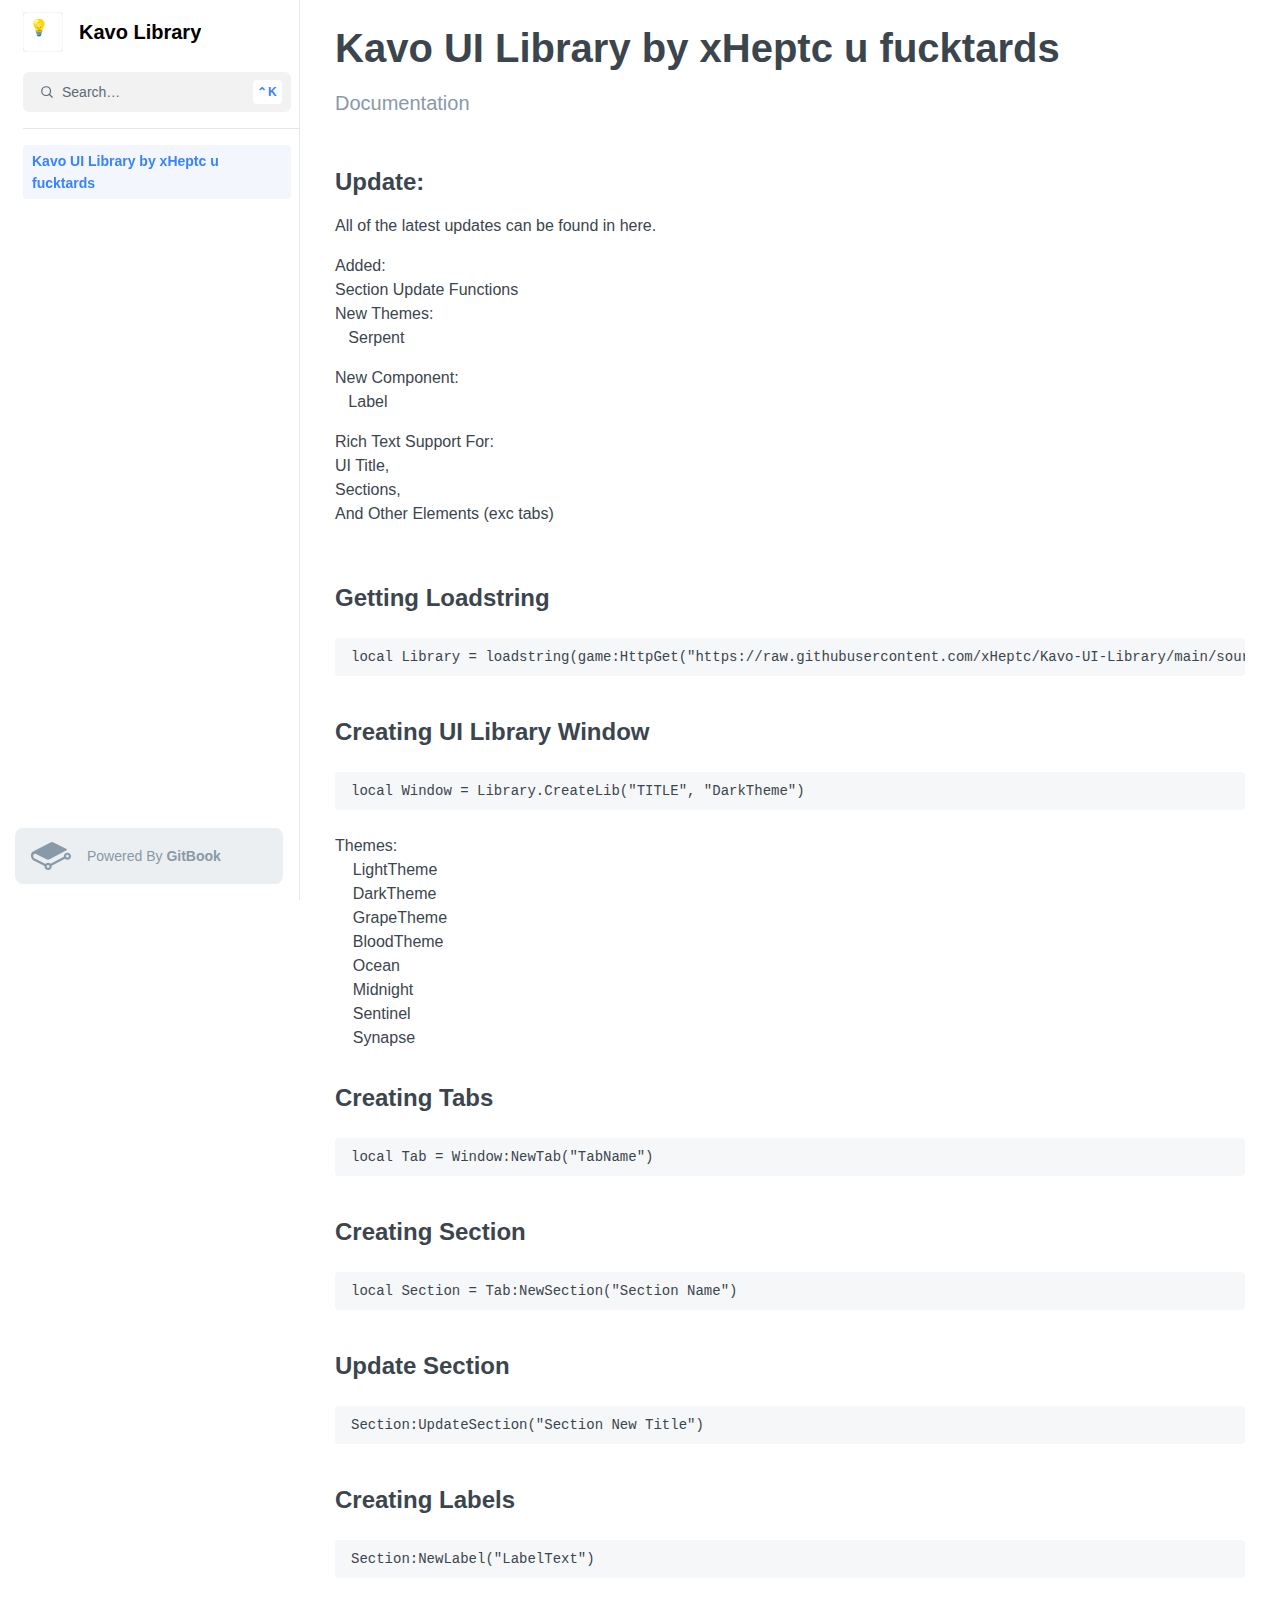
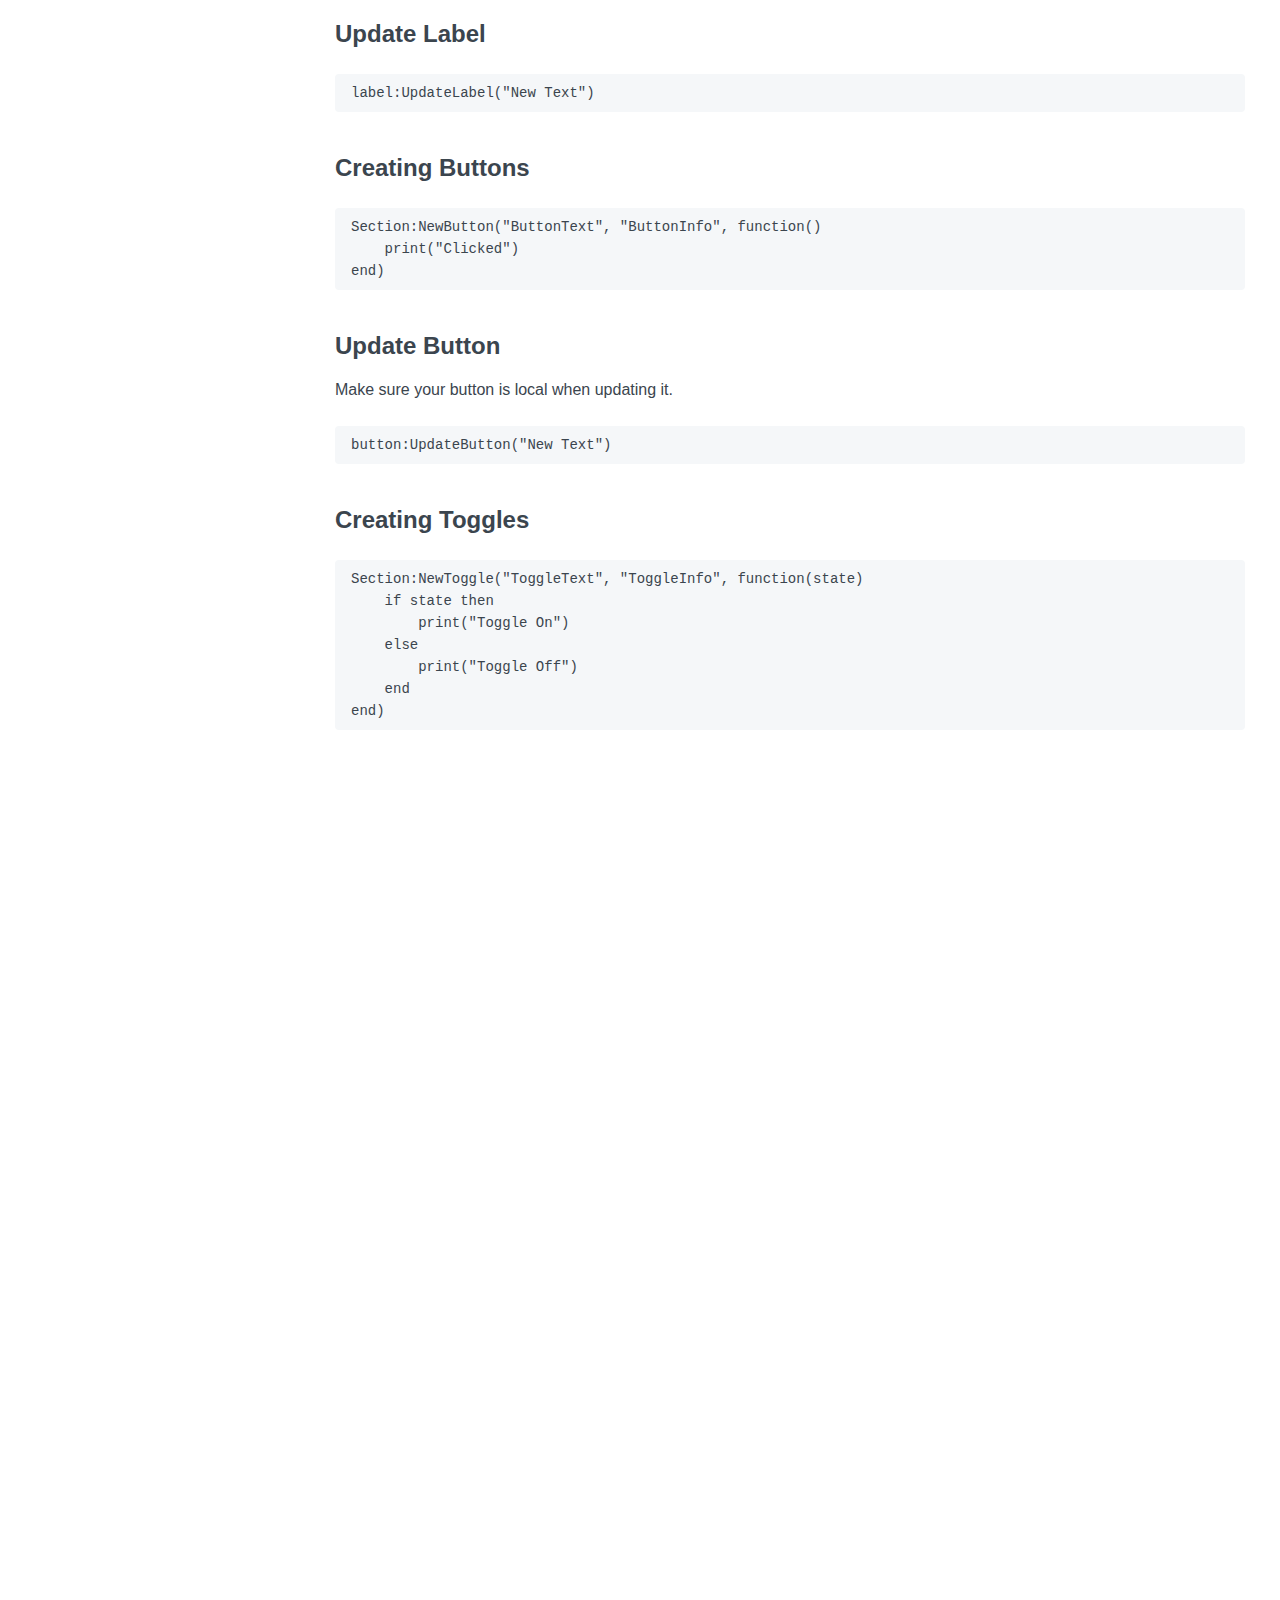
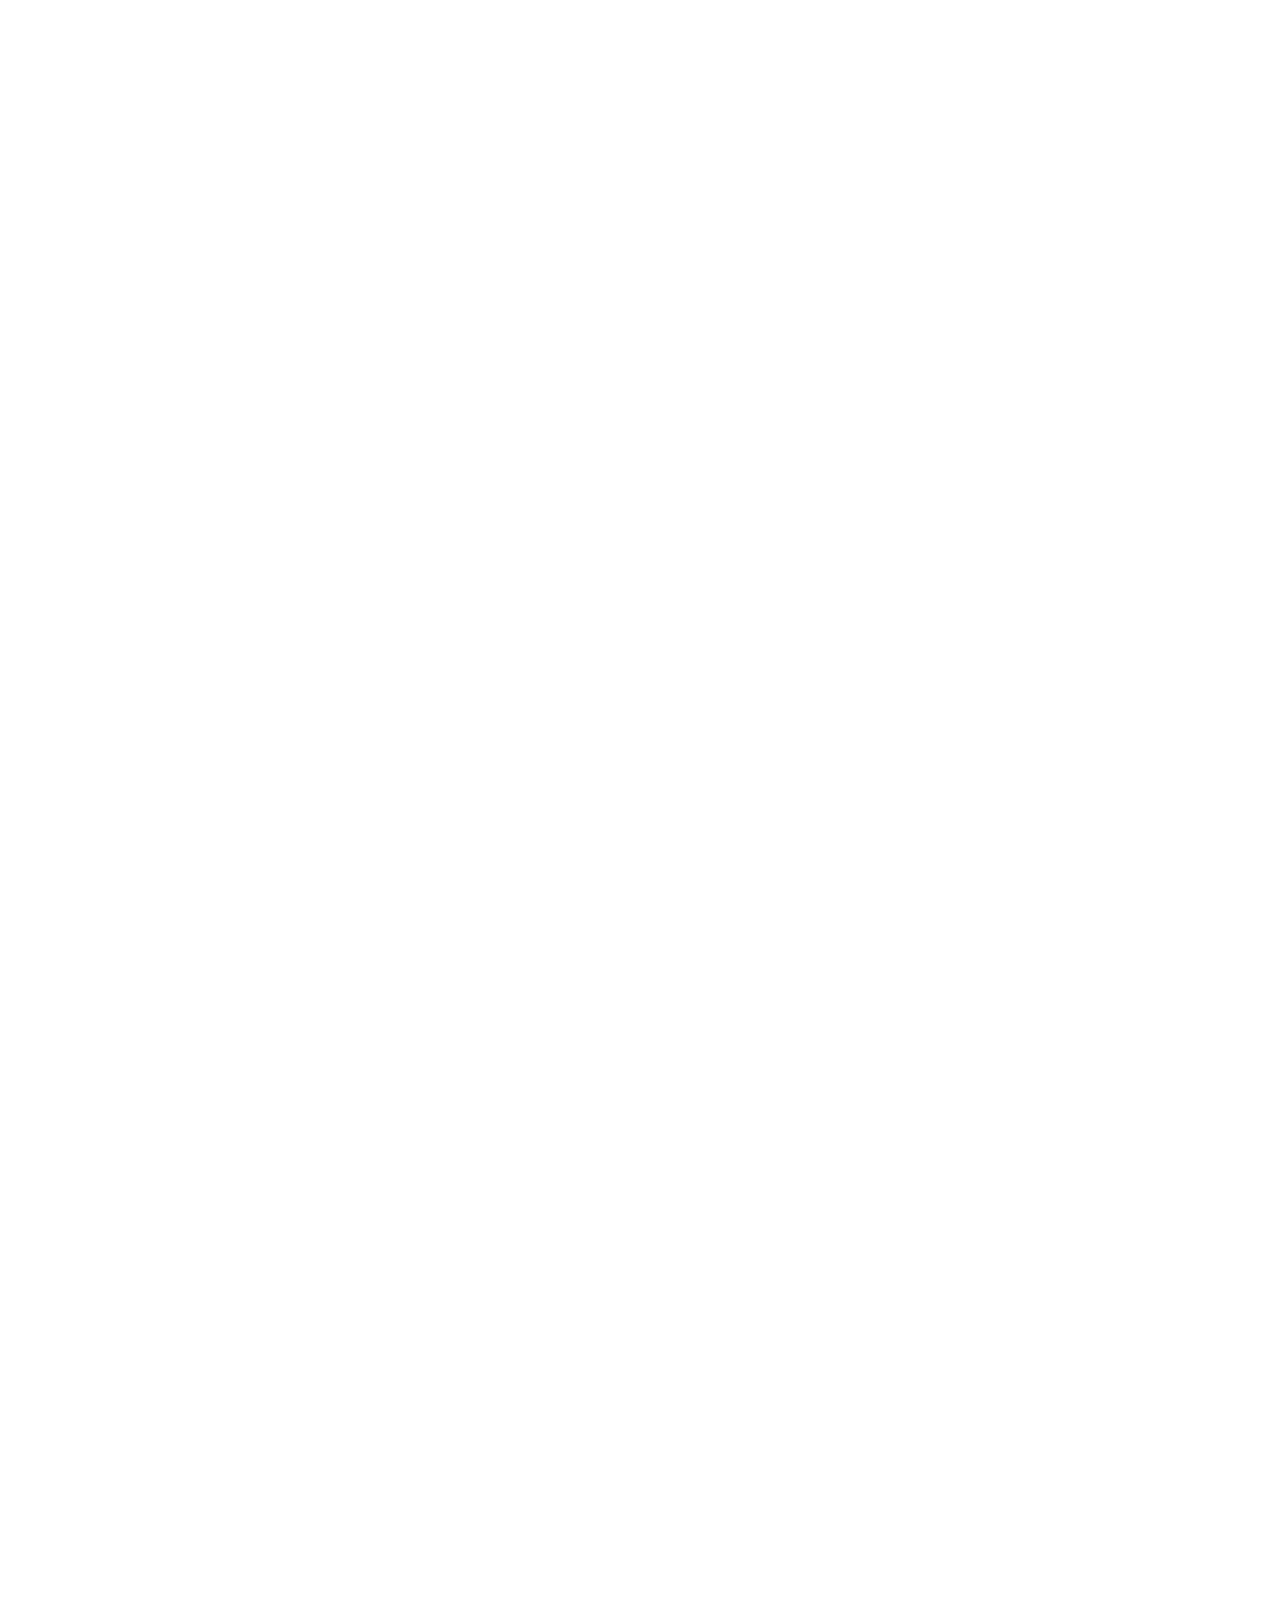
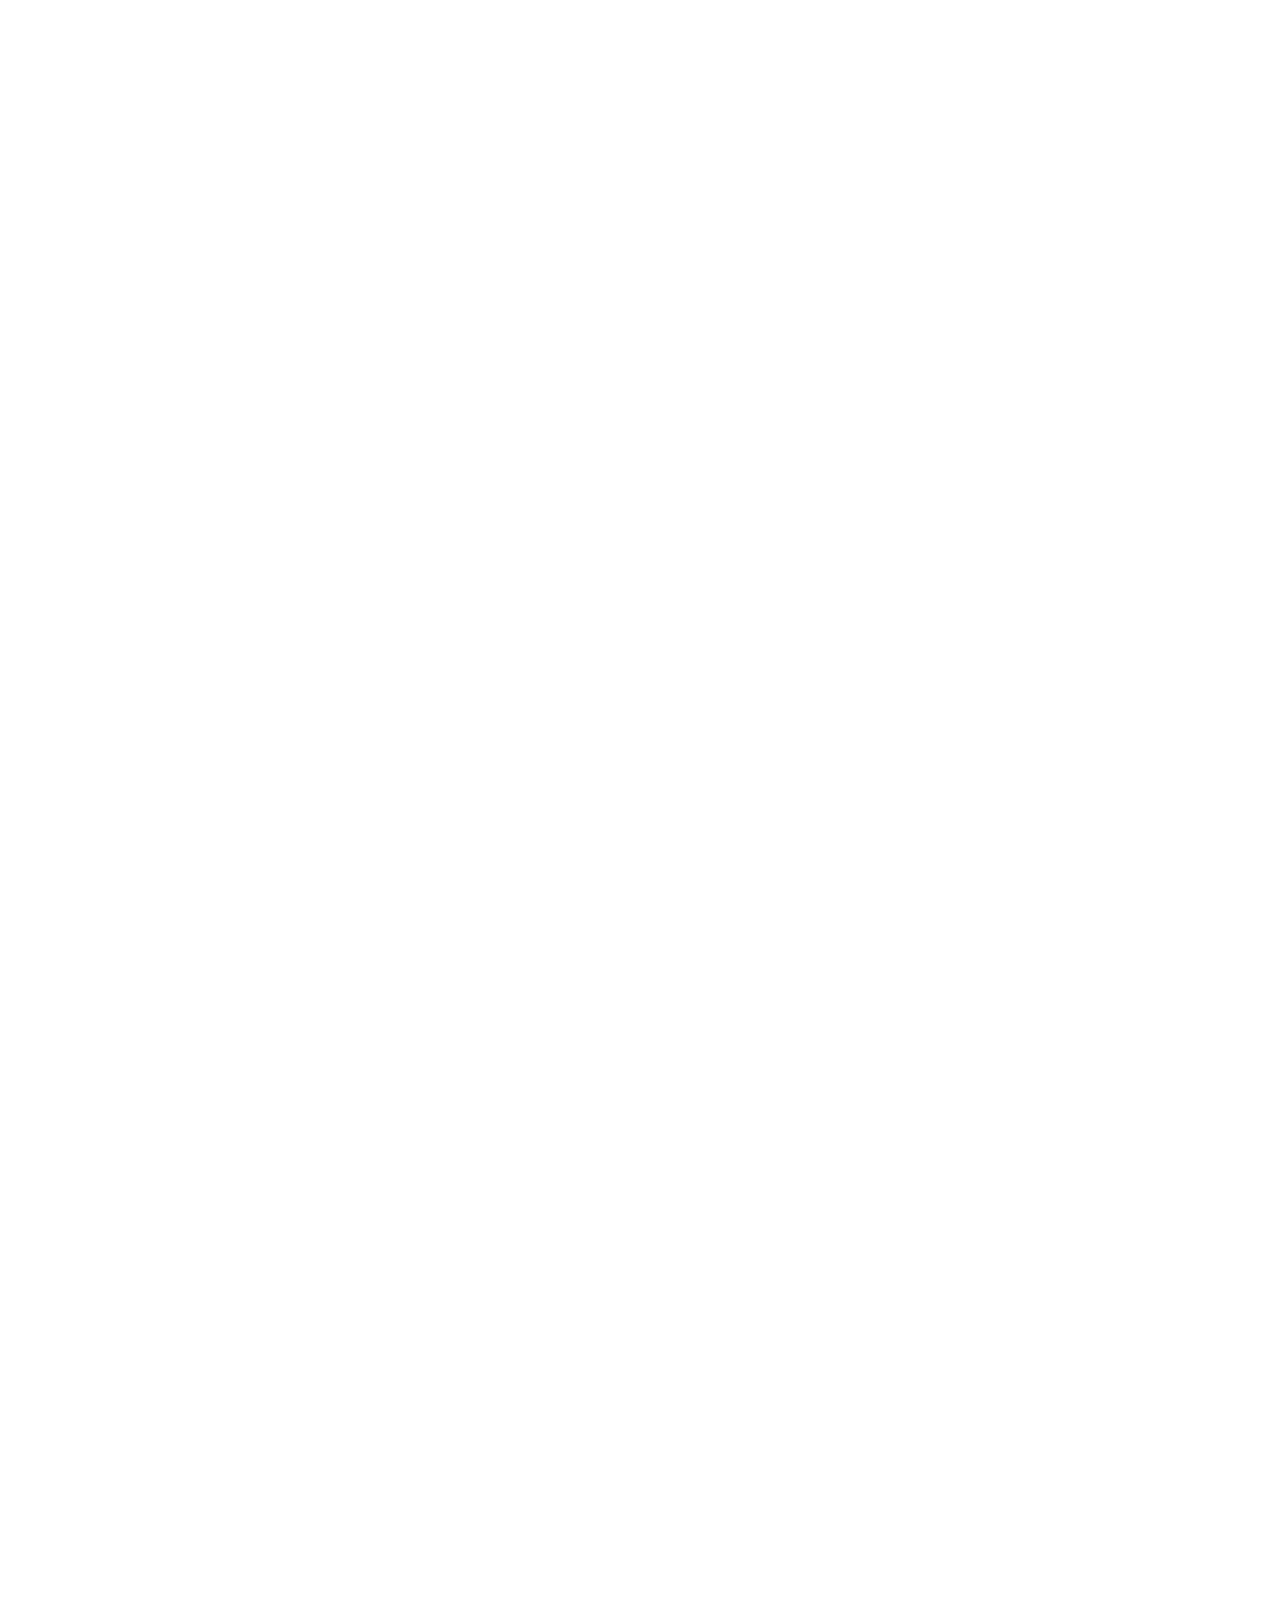
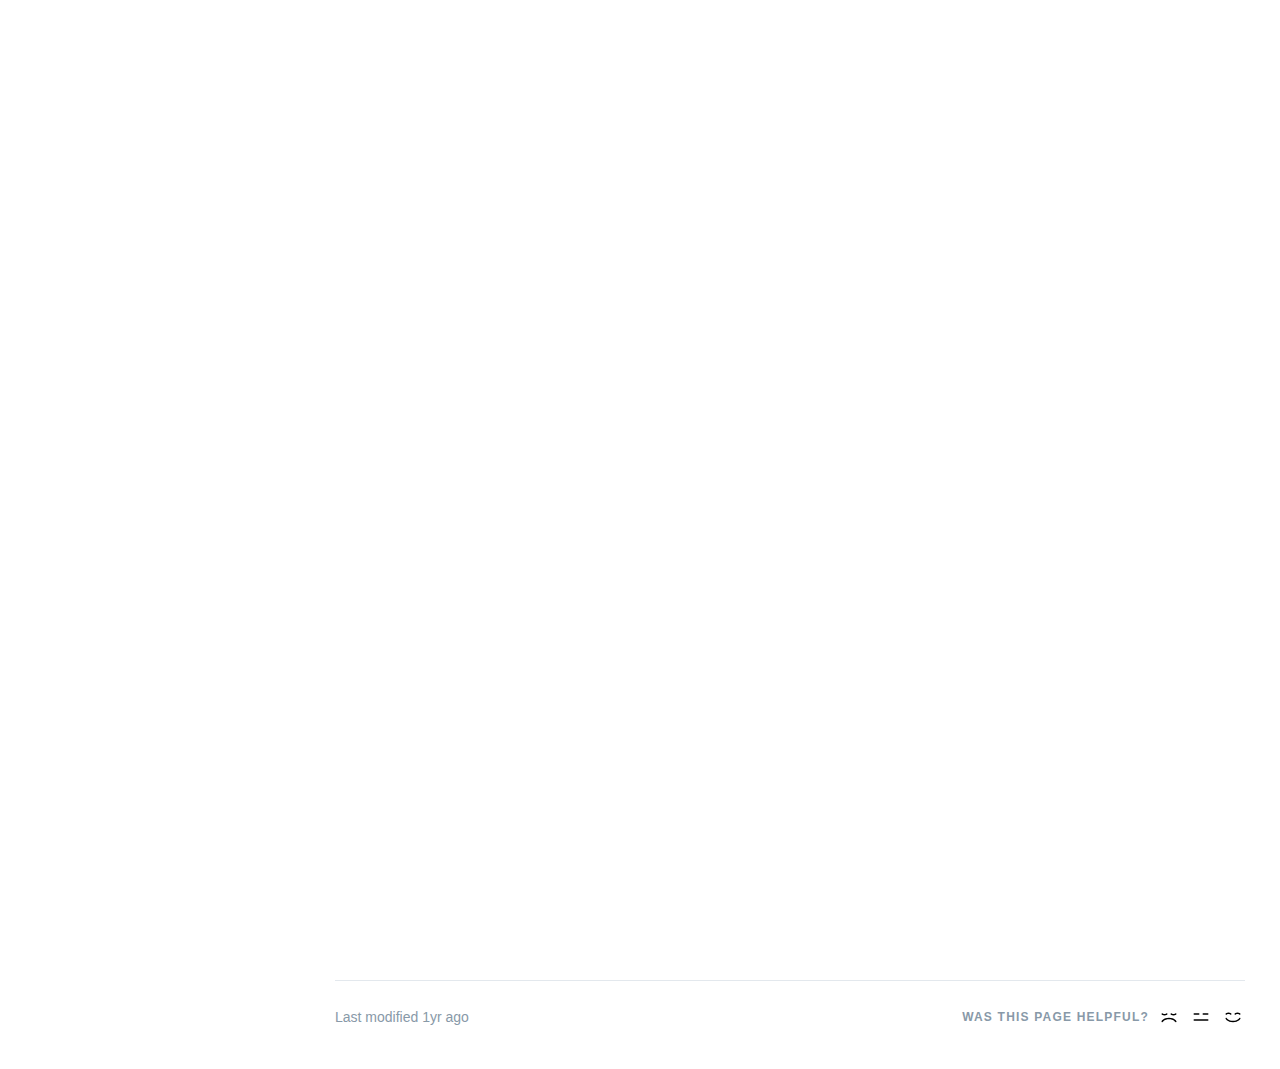
==== ui-libraries/KavoLibraryDocs.html @ d9a8b99e "Rename KavoLibraryDocs.mhtml to KavoLibraryDocs.html" ====
<!DOCTYPE html>
<!-- saved from url=(0047)https://xheptcofficial.gitbook.io/kavo-library/ -->
<html lang="en" style="color-scheme: light;"><head><meta http-equiv="Content-Type" content="text/html; charset=UTF-8"><script>window["GUARDIO_SENSOR_CONF"] = {"click":true}</script>
        
        <meta name="viewport" content="width=device-width, initial-scale=1">
        <style>
            body.dragging * {
                cursor: grabbing !important;
            }
            * {
                box-sizing: border-box;
            }
            *:focus,
            *:hover {
                outline: none;
            }
            .gitbook-splashscreen {
                position: fixed;
                top: 0;
                right: 0;
                bottom: 0;
                left: 0;
                display: flex;
                width: 100%;
                height: 100%;
            }
            .slate-spacer {
                height: 0;
                color: transparent;
                outline: none;
                position: absolute;
            }
            @keyframes LoadingIndicator {
                from {
                    transform: rotate(0deg);
                }
                to {
                    transform: rotate(360deg);
                }
            }
            [data-loading-indicator='true'] {
                animation: LoadingIndicator 0.6s ease infinite;
            }
        </style>
        <title>Kavo UI Library by xHeptc u fucktards - Kavo Library</title>
<link rel="preload" as="font" type="font/woff2" href="https://app.gitbook.com/public/fonts/Roboto/Roboto-Bold.woff2?v=3.19" crossorigin="anonymous">
<link rel="preload" as="font" type="font/woff2" href="https://app.gitbook.com/public/fonts/Roboto/Roboto-BoldItalic.woff2?v=3.19" crossorigin="anonymous">
<link rel="preload" as="font" type="font/woff2" href="https://app.gitbook.com/public/fonts/Roboto/Roboto-Black.woff2?v=3.19" crossorigin="anonymous">
<link rel="preload" as="font" type="font/woff2" href="https://app.gitbook.com/public/fonts/Roboto/Roboto-BlackItalic.woff2?v=3.19" crossorigin="anonymous">
<link rel="preload" as="font" type="font/woff2" href="https://app.gitbook.com/public/fonts/Roboto/Roboto-Medium.woff2?v=3.19" crossorigin="anonymous">
<link rel="preload" as="font" type="font/woff2" href="https://app.gitbook.com/public/fonts/Roboto/Roboto-MediumItalic.woff2?v=3.19" crossorigin="anonymous">
<link rel="preload" as="font" type="font/woff2" href="https://app.gitbook.com/public/fonts/Roboto/Roboto-Regular.woff2?v=3.19" crossorigin="anonymous">
<link rel="preload" as="font" type="font/woff2" href="https://app.gitbook.com/public/fonts/Roboto/Roboto-Italic.woff2?v=3.19" crossorigin="anonymous">
        <style id="__font-Roboto-gitbook-content-font">
            @font-face {
            font-family: 'gitbook-content-font';
            font-style:  normal;
            font-weight: 700;
            font-display: swap;
            src: local("Roboto Bold"), local("Roboto-Bold"), url("https://app.gitbook.com/public/fonts/Roboto/Roboto-Bold.woff2?v=3.19") format("woff2"),
                    url("https://app.gitbook.com/public/fonts/Roboto/Roboto-Bold.woff?v=3.19") format("woff");
        }
@font-face {
            font-family: 'gitbook-content-font';
            font-style:  italic;
            font-weight: 700;
            font-display: swap;
            src: local("Roboto BoldItalic"), local("Roboto-BoldItalic"), url("https://app.gitbook.com/public/fonts/Roboto/Roboto-BoldItalic.woff2?v=3.19") format("woff2"),
                    url("https://app.gitbook.com/public/fonts/Roboto/Roboto-BoldItalic.woff?v=3.19") format("woff");
        }
@font-face {
            font-family: 'gitbook-content-font';
            font-style:  normal;
            font-weight: 800;
            font-display: swap;
            src: local("Roboto Black"), local("Roboto-Black"), url("https://app.gitbook.com/public/fonts/Roboto/Roboto-Black.woff2?v=3.19") format("woff2"),
                    url("https://app.gitbook.com/public/fonts/Roboto/Roboto-Black.woff?v=3.19") format("woff");
        }
@font-face {
            font-family: 'gitbook-content-font';
            font-style:  italic;
            font-weight: 800;
            font-display: swap;
            src: local("Roboto BlackItalic"), local("Roboto-BlackItalic"), url("https://app.gitbook.com/public/fonts/Roboto/Roboto-BlackItalic.woff2?v=3.19") format("woff2"),
                    url("https://app.gitbook.com/public/fonts/Roboto/Roboto-BlackItalic.woff?v=3.19") format("woff");
        }
@font-face {
            font-family: 'gitbook-content-font';
            font-style:  normal;
            font-weight: 500;
            font-display: swap;
            src: local("Roboto Medium"), local("Roboto-Medium"), url("https://app.gitbook.com/public/fonts/Roboto/Roboto-Medium.woff2?v=3.19") format("woff2"),
                    url("https://app.gitbook.com/public/fonts/Roboto/Roboto-Medium.woff?v=3.19") format("woff");
        }
@font-face {
            font-family: 'gitbook-content-font';
            font-style:  italic;
            font-weight: 500;
            font-display: swap;
            src: local("Roboto MediumItalic"), local("Roboto-MediumItalic"), url("https://app.gitbook.com/public/fonts/Roboto/Roboto-MediumItalic.woff2?v=3.19") format("woff2"),
                    url("https://app.gitbook.com/public/fonts/Roboto/Roboto-MediumItalic.woff?v=3.19") format("woff");
        }
@font-face {
            font-family: 'gitbook-content-font';
            font-style:  normal;
            font-weight: 400;
            font-display: swap;
            src: local("Roboto Regular"), local("Roboto-Regular"), url("https://app.gitbook.com/public/fonts/Roboto/Roboto-Regular.woff2?v=3.19") format("woff2"),
                    url("https://app.gitbook.com/public/fonts/Roboto/Roboto-Regular.woff?v=3.19") format("woff");
        }
@font-face {
            font-family: 'gitbook-content-font';
            font-style:  italic;
            font-weight: 400;
            font-display: swap;
            src: local("Roboto Italic"), local("Roboto-Italic"), url("https://app.gitbook.com/public/fonts/Roboto/Roboto-Italic.woff2?v=3.19") format("woff2"),
                    url("https://app.gitbook.com/public/fonts/Roboto/Roboto-Italic.woff?v=3.19") format("woff");
        }
        </style>
<meta name="description" content="Documentation" id="__meta-description">
<meta name="og:description" content="Documentation" id="__meta-og:description">
<meta name="og:image" content="https://app.gitbook.com/share/space/thumbnail/-MU49A_Q0fOSaP4ahwEL.png?color=%233884FF&amp;logo=&amp;theme=none" id="__meta-og:image">
<meta name="twitter:card" content="summary_large_image" id="__meta-twitter:card">
<meta name="og:title" content="Kavo UI Library by xHeptc u fucktards" id="__meta-og:title">
<meta name="twitter:site" content="Kavo Library" id="__meta-twitter:site">
<meta name="robots" content="index" id="__meta-robots">
<link rel="icon" href="https://app.gitbook.com/public/emojis/1f4a1.png?v=6.0.0" id="__link-icon">
<link rel="preload" as="font" type="font/woff2" href="https://app.gitbook.com/public/fonts/SourceCodePro/SourceCodePro-Bold.woff2?v=3.19" crossorigin="anonymous">
<link rel="preload" as="font" type="font/woff2" href="https://app.gitbook.com/public/fonts/SourceCodePro/SourceCodePro-BoldItalic.woff2?v=3.19" crossorigin="anonymous">
<link rel="preload" as="font" type="font/woff2" href="https://app.gitbook.com/public/fonts/SourceCodePro/SourceCodePro-Black.woff2?v=3.19" crossorigin="anonymous">
<link rel="preload" as="font" type="font/woff2" href="https://app.gitbook.com/public/fonts/SourceCodePro/SourceCodePro-BlackItalic.woff2?v=3.19" crossorigin="anonymous">
<link rel="preload" as="font" type="font/woff2" href="https://app.gitbook.com/public/fonts/SourceCodePro/SourceCodePro-Medium.woff2?v=3.19" crossorigin="anonymous">
<link rel="preload" as="font" type="font/woff2" href="https://app.gitbook.com/public/fonts/SourceCodePro/SourceCodePro-MediumItalic.woff2?v=3.19" crossorigin="anonymous">
<link rel="preload" as="font" type="font/woff2" href="https://app.gitbook.com/public/fonts/SourceCodePro/SourceCodePro-Regular.woff2?v=3.19" crossorigin="anonymous">
<link rel="preload" as="font" type="font/woff2" href="https://app.gitbook.com/public/fonts/SourceCodePro/SourceCodePro-Italic.woff2?v=3.19" crossorigin="anonymous">
        <style id="__font-SourceCodePro-gitbook-code-font">
            @font-face {
            font-family: 'gitbook-code-font';
            font-style:  normal;
            font-weight: 700;
            font-display: swap;
            src: local("Source Code Pro Bold"), local("SourceCodePro-Bold"), url("https://app.gitbook.com/public/fonts/SourceCodePro/SourceCodePro-Bold.woff2?v=3.19") format("woff2"),
                    url("https://app.gitbook.com/public/fonts/SourceCodePro/SourceCodePro-Bold.woff?v=3.19") format("woff");
        }
@font-face {
            font-family: 'gitbook-code-font';
            font-style:  italic;
            font-weight: 700;
            font-display: swap;
            src: local("Source Code Pro BoldItalic"), local("SourceCodePro-BoldItalic"), url("https://app.gitbook.com/public/fonts/SourceCodePro/SourceCodePro-BoldItalic.woff2?v=3.19") format("woff2"),
                    url("https://app.gitbook.com/public/fonts/SourceCodePro/SourceCodePro-BoldItalic.woff?v=3.19") format("woff");
        }
@font-face {
            font-family: 'gitbook-code-font';
            font-style:  normal;
            font-weight: 800;
            font-display: swap;
            src: local("Source Code Pro Black"), local("SourceCodePro-Black"), url("https://app.gitbook.com/public/fonts/SourceCodePro/SourceCodePro-Black.woff2?v=3.19") format("woff2"),
                    url("https://app.gitbook.com/public/fonts/SourceCodePro/SourceCodePro-Black.woff?v=3.19") format("woff");
        }
@font-face {
            font-family: 'gitbook-code-font';
            font-style:  italic;
            font-weight: 800;
            font-display: swap;
            src: local("Source Code Pro BlackItalic"), local("SourceCodePro-BlackItalic"), url("https://app.gitbook.com/public/fonts/SourceCodePro/SourceCodePro-BlackItalic.woff2?v=3.19") format("woff2"),
                    url("https://app.gitbook.com/public/fonts/SourceCodePro/SourceCodePro-BlackItalic.woff?v=3.19") format("woff");
        }
@font-face {
            font-family: 'gitbook-code-font';
            font-style:  normal;
            font-weight: 500;
            font-display: swap;
            src: local("Source Code Pro Medium"), local("SourceCodePro-Medium"), url("https://app.gitbook.com/public/fonts/SourceCodePro/SourceCodePro-Medium.woff2?v=3.19") format("woff2"),
                    url("https://app.gitbook.com/public/fonts/SourceCodePro/SourceCodePro-Medium.woff?v=3.19") format("woff");
        }
@font-face {
            font-family: 'gitbook-code-font';
            font-style:  italic;
            font-weight: 500;
            font-display: swap;
            src: local("Source Code Pro MediumItalic"), local("SourceCodePro-MediumItalic"), url("https://app.gitbook.com/public/fonts/SourceCodePro/SourceCodePro-MediumItalic.woff2?v=3.19") format("woff2"),
                    url("https://app.gitbook.com/public/fonts/SourceCodePro/SourceCodePro-MediumItalic.woff?v=3.19") format("woff");
        }
@font-face {
            font-family: 'gitbook-code-font';
            font-style:  normal;
            font-weight: 400;
            font-display: swap;
            src: local("Source Code Pro Regular"), local("SourceCodePro-Regular"), url("https://app.gitbook.com/public/fonts/SourceCodePro/SourceCodePro-Regular.woff2?v=3.19") format("woff2"),
                    url("https://app.gitbook.com/public/fonts/SourceCodePro/SourceCodePro-Regular.woff?v=3.19") format("woff");
        }
@font-face {
            font-family: 'gitbook-code-font';
            font-style:  italic;
            font-weight: 400;
            font-display: swap;
            src: local("Source Code Pro Italic"), local("SourceCodePro-Italic"), url("https://app.gitbook.com/public/fonts/SourceCodePro/SourceCodePro-Italic.woff2?v=3.19") format("woff2"),
                    url("https://app.gitbook.com/public/fonts/SourceCodePro/SourceCodePro-Italic.woff?v=3.19") format("woff");
        }
        </style>
<link rel="stylesheet" href="./Kavo UI Library by xHeptc u fucktards - Kavo Library_files/emoji-assets-sprite.css" type="text/css" media="all">

                
                <script type="module" defer="" src="./Kavo UI Library by xHeptc u fucktards - Kavo Library_files/public-D42LDUOE.min.js.download"></script>
                <style id="react-native-stylesheet">[stylesheet-group="0"]{}
html{-ms-text-size-adjust:100%;-webkit-text-size-adjust:100%;-webkit-tap-highlight-color:rgba(0,0,0,0);}
body{margin:0;}
button::-moz-focus-inner,input::-moz-focus-inner{border:0;padding:0;}
input::-webkit-search-cancel-button,input::-webkit-search-decoration,input::-webkit-search-results-button,input::-webkit-search-results-decoration{display:none;}
[stylesheet-group="0.1"]{}
:focus:not([data-focusvisible-polyfill]){outline: none;}
[stylesheet-group="0.5"]{}
.css-18t94o4{cursor:pointer;}
.css-4rbku5{background-color:rgba(0,0,0,0.00);color:inherit;font:inherit;list-style:none;margin-bottom:0px;margin-left:0px;margin-right:0px;margin-top:0px;text-align:inherit;text-decoration:none;}
[stylesheet-group="1"]{}
.css-1dbjc4n{-ms-flex-align:stretch;-ms-flex-direction:column;-ms-flex-negative:0;-ms-flex-preferred-size:auto;-webkit-align-items:stretch;-webkit-box-align:stretch;-webkit-box-direction:normal;-webkit-box-orient:vertical;-webkit-flex-basis:auto;-webkit-flex-direction:column;-webkit-flex-shrink:0;align-items:stretch;border:0 solid black;box-sizing:border-box;display:-webkit-box;display:-moz-box;display:-ms-flexbox;display:-webkit-flex;display:flex;flex-basis:auto;flex-direction:column;flex-shrink:0;margin-bottom:0px;margin-left:0px;margin-right:0px;margin-top:0px;min-height:0px;min-width:0px;padding-bottom:0px;padding-left:0px;padding-right:0px;padding-top:0px;position:relative;z-index:0;}
.css-901oao{border:0 solid black;box-sizing:border-box;color:rgba(0,0,0,1.00);display:inline;font:14px -apple-system,BlinkMacSystemFont,"Segoe UI",Roboto,Helvetica,Arial,sans-serif;margin-bottom:0px;margin-left:0px;margin-right:0px;margin-top:0px;padding-bottom:0px;padding-left:0px;padding-right:0px;padding-top:0px;white-space:pre-wrap;word-wrap:break-word;}
.css-16my406{color:inherit;font:inherit;white-space:inherit;}
.css-vcwn7f{max-width:100%;overflow-x:hidden;overflow-y:hidden;text-overflow:ellipsis;white-space:pre;}
[stylesheet-group="2"]{}
.r-13awgt0{-ms-flex:1 1 0%;-webkit-flex:1;flex:1;}
.r-1xc7w19{border-bottom-color:rgba(0,0,0,1.00);border-left-color:rgba(0,0,0,1.00);border-right-color:rgba(0,0,0,1.00);border-top-color:rgba(0,0,0,1.00);}
.r-1phboty{border-bottom-style:solid;border-left-style:solid;border-right-style:solid;border-top-style:solid;}
.r-1yadl64{border-bottom-width:0px;border-left-width:0px;border-right-width:0px;border-top-width:0px;}
.r-6koalj{display:-webkit-box;display:-moz-box;display:-ms-flexbox;display:-webkit-flex;display:flex;}
.r-crgep1{margin-bottom:0px;margin-left:0px;margin-right:0px;margin-top:0px;}
.r-t60dpp{padding-bottom:0px;padding-left:0px;padding-right:0px;padding-top:0px;}
.r-42olwf{border-bottom-color:rgba(0,0,0,0.00);border-left-color:rgba(0,0,0,0.00);border-right-color:rgba(0,0,0,0.00);border-top-color:rgba(0,0,0,0.00);}
.r-rs99b7{border-bottom-width:1px;border-left-width:1px;border-right-width:1px;border-top-width:1px;}
.r-z2wwpe{border-bottom-left-radius:4px;border-bottom-right-radius:4px;border-top-left-radius:4px;border-top-right-radius:4px;}
.r-18c69zk{border-bottom-left-radius:100px;border-bottom-right-radius:100px;border-top-left-radius:100px;border-top-right-radius:100px;}
.r-kdyh1x{border-bottom-left-radius:6px;border-bottom-right-radius:6px;border-top-left-radius:6px;border-top-right-radius:6px;}
.r-190qawg{border-bottom-color:rgba(227,232,237,1.00);border-left-color:rgba(227,232,237,1.00);border-right-color:rgba(227,232,237,1.00);border-top-color:rgba(227,232,237,1.00);}
.r-1xfd6ze{border-bottom-left-radius:8px;border-bottom-right-radius:8px;border-top-left-radius:8px;border-top-right-radius:8px;}
.r-xoduu5{display:-webkit-inline-box;display:-moz-inline-box;display:-ms-inline-flexbox;display:-webkit-inline-flex;display:inline-flex;}
.r-1dqxon3{overflow-x:auto;overflow-y:auto;}
.r-1wgstfn{border-bottom-style:none;border-left-style:none;border-right-style:none;border-top-style:none;}
.r-4qtqp9{display:inline-block;}
.r-1udh08x{overflow-x:hidden;overflow-y:hidden;}
[stylesheet-group="2.1"]{}
.r-1jgb5lz{margin-left:auto;margin-right:auto;}
.r-1pn2ns4{padding-left:8px;padding-right:8px;}
.r-ymttw5{padding-left:16px;padding-right:16px;}
.r-mk0yit{padding-left:0px;padding-right:0px;}
.r-s1qlax{padding-left:4px;padding-right:4px;}
.r-1e081e0{padding-left:12px;padding-right:12px;}
.r-1ybube5{margin-left:8px;margin-right:8px;}
.r-1yzf0co{padding-bottom:16px;padding-top:16px;}
.r-5njf8e{padding-bottom:8px;padding-top:8px;}
.r-pw2am6{margin-bottom:24px;margin-top:24px;}
.r-1guathk{padding-left:24px;padding-right:24px;}
.r-oyd9sg{padding-bottom:4px;padding-top:4px;}
[stylesheet-group="2.2"]{}
.r-12vffkv>*{pointer-events:auto;}
.r-12vffkv{pointer-events:none!important;}
.r-1oszu61{-ms-flex-align:stretch;-webkit-align-items:stretch;-webkit-box-align:stretch;align-items:stretch;}
.r-deolkf{box-sizing:border-box;}
.r-1mlwlqe{-ms-flex-preferred-size:auto;-webkit-flex-basis:auto;flex-basis:auto;}
.r-eqz5dr{-ms-flex-direction:column;-webkit-box-direction:normal;-webkit-box-orient:vertical;-webkit-flex-direction:column;flex-direction:column;}
.r-1q142lx{-ms-flex-negative:0;-webkit-flex-shrink:0;flex-shrink:0;}
.r-ifefl9{min-height:0px;}
.r-bcqeeo{min-width:0px;}
.r-bnwqim{position:relative;}
.r-417010{z-index:0;}
.r-14lw9ot{background-color:rgba(255,255,255,1.00);}
.r-nzcix3{border-bottom-color:rgba(227,232,237,1.00);}
.r-qklmqi{border-bottom-width:1px;}
.r-184en5c{z-index:1;}
.r-18u37iz{-ms-flex-direction:row;-webkit-box-direction:normal;-webkit-box-orient:horizontal;-webkit-flex-direction:row;flex-direction:row;}
.r-1awozwy{-ms-flex-align:center;-webkit-align-items:center;-webkit-box-align:center;align-items:center;}
.r-ty80ws{max-width:1510px;}
.r-13qz1uu{width:100%;}
.r-eafdt9{-webkit-transition-duration:0.15s;transition-duration:0.15s;}
.r-1i6wzkk{-moz-transition-property:opacity;-webkit-transition-property:opacity;transition-property:opacity;}
.r-lrvibr{-moz-user-select:none;-ms-user-select:none;-webkit-user-select:none;user-select:none;}
.r-1loqt21{cursor:pointer;}
.r-1otgn73{-ms-touch-action:manipulation;touch-action:manipulation;}
.r-18kxxzh{-ms-flex-positive:0;-webkit-box-flex:0;-webkit-flex-grow:0;flex-grow:0;}
.r-1777fci{-ms-flex-pack:center;-webkit-box-pack:center;-webkit-justify-content:center;justify-content:center;}
.r-1ny4l3l{outline-style:none;}
.r-eu3ka{height:40px;}
.r-1bnj018{color:rgba(92,105,117,1.00);}
.r-1kb76zh{margin-right:8px;}
.r-1aockid{width:40px;}
.r-h7gdob{color:currentColor;}
.r-17s6mgv{-ms-flex-pack:end;-webkit-box-pack:end;-webkit-justify-content:flex-end;justify-content:flex-end;}
.r-1ro0kt6{-ms-flex-preferred-size:0%;-webkit-flex-basis:0%;flex-basis:0%;}
.r-16y2uox{-ms-flex-positive:1;-webkit-box-flex:1;-webkit-flex-grow:1;flex-grow:1;}
.r-1wbh5a2{-ms-flex-negative:1;-webkit-flex-shrink:1;flex-shrink:1;}
.r-1qhn6m8{padding-left:16px;}
.r-1jj8364{margin-left:auto;}
.r-puj83k{padding-left:24px;}
.r-1pyaxff{padding-right:8px;}
.r-16vg0q1{max-width:225px;}
.r-1wtj0ep{-ms-flex-pack:justify;-webkit-box-pack:justify;-webkit-justify-content:space-between;justify-content:space-between;}
.r-gg6oyi{font-family:gitbook-content-font,-apple-system,BlinkMacSystemFont,"Segoe UI",Helvetica,Arial,sans-serif;}
.r-1b43r93{font-size:14px;}
.r-16dba41{font-weight:400;}
.r-hbpseb{line-height:22px;}
.r-1472mwg{height:24px;}
.r-7xmw5f{width:-webkit-fit-content;width:-moz-fit-content;width:fit-content;}
.r-1enofrn{font-size:12px;}
.r-1kfrs79{font-weight:600;}
.r-19r33im{letter-spacing:1.2px;}
.r-14yzgew{line-height:18px;}
.r-tsynxw{text-transform:uppercase;}
.r-161t3wu{color:rgba(56,132,255,1.00);}
.r-mabqd8{height:32px;}
.r-1yvhtrz{width:32px;}
.r-k200y{-ms-flex-item-align:start;-webkit-align-self:flex-start;align-self:flex-start;}
.r-18ayb63{border-right-color:rgba(227,232,237,1.00);}
.r-13l2t4g{border-right-width:1px;}
.r-zh076v{height:100vh;}
.r-1rnoaur{overflow-y:auto;}
.r-gtdqiz{position:-webkit-sticky;position:sticky;}
.r-ipm5af{top:0px;}
.r-1ipicw7{width:300px;}
.r-sga3zk{height:64px;}
.r-1kihuf0{-ms-flex-item-align:center;-ms-grid-row-align:center;-webkit-align-self:center;align-self:center;}
.r-tskmnb{padding-top:8px;}
.r-1l7z4oj{padding-bottom:16px;}
.r-gy4na3{padding-left:0px;}
.r-150rngu{-webkit-overflow-scrolling:touch;}
.r-11yh6sk{overflow-x:hidden;}
.r-1sncvnh{-webkit-transform:translateZ(0px);transform:translateZ(0px);}
.r-1sc18lr{padding-bottom:88px;}
.r-1p0dtai{bottom:0px;}
.r-u8s1d{position:absolute;}
.r-10ptun7{height:16px;}
.r-1b00too{background-color:rgba(236,239,241,1.00);}
.r-1rasi3h{color:rgba(136,153,168,1.00);}
.r-b88u0q{font-weight:700;}
.r-1l5ssaz{max-width:910px;}
.r-1ygmrgt{padding-top:24px;}
.r-1peese0{margin-bottom:24px;}
.r-1xnzce8{-moz-user-select:-webkit-text;-moz-user-select:text;-ms-user-select:-webkit-text;-ms-user-select:text;-webkit-user-select:-webkit-text;-webkit-user-select:text;user-select:-webkit-text;user-select:text;}
.r-1nf4jbm{color:rgba(59,69,78,1.00);}
.r-1wzrnnt{margin-top:16px;}
.r-adyw6z{font-size:20px;}
.r-17rnw9f{line-height:30px;}
.r-xd6kpl{padding-bottom:8px;}
.r-obd0qt{-ms-flex-align:end;-webkit-align-items:flex-end;-webkit-box-align:end;align-items:flex-end;}
.r-fdjqy7{text-align:left;}
.r-1jkjb{margin-left:8px;}
.r-orgf3d{opacity:0;}
.r-ubezar{font-size:16px;}
.r-135wba7{line-height:24px;}
.r-95jzfe{padding-top:16px;}
.r-1vckr1u{background-color:rgba(245,247,249,1.00);}
.r-2awvau{min-width:-webkit-max-content;min-width:-moz-max-content;min-width:max-content;}
.r-1janqcz{width:16px;}
.r-1v6e3re{min-width:48px;}
.r-i023vh{padding-right:16px;}
.r-yrgyi6{white-space:pre;}
.r-uibjmv{font-family:gitbook-code-font, Menlo, monospace;}
.r-majxgm{font-weight:500;}
.r-3mc0re{right:8px;}
.r-1jsra8{box-shadow:inset 0px 0px 0px 1px #e3e8ed;}
.r-1h9q8wt{color:rgba(69,69,69,1.00);}
.r-lrsllp{width:24px;}
.r-11c0sde{margin-top:24px;}
.r-1yv4afn{border-top-color:rgba(227,232,237,1.00);}
.r-5kkj8d{border-top-width:1px;}
.r-icyqz7{max-height:calc(100vh - 88px);}
.r-1mkpi1y{max-width:max(50%, 300px);}
.r-hu79xy{min-width:196px;}
.r-wk8lta{padding-top:0px;}
.r-1mdbw0j{padding-bottom:0px;}
.r-dnmrzs{max-width:100%;}
.r-146iojx{max-width:300px;}
.r-5oul0u{margin-bottom:8px;}
.r-855088{border-left-color:rgba(0,0,0,0.00);}
.r-ms8t9i{border-left-width:3px;}
.r-15zivkp{margin-bottom:4px;}
.r-lqms97{margin-left:-1px;}
.r-14gqq1x{margin-top:4px;}
.r-6wscbn{max-width:252px;}
.r-1h0z5md{-ms-flex-pack:start;-webkit-box-pack:start;-webkit-justify-content:flex-start;justify-content:flex-start;}
.r-1l94q7l{box-shadow:inset 0px 0px 1px rgb(0 0 0 / 30%);}
.r-88pszg{margin-right:16px;}
.r-1q9jyb7{-webkit-filter:blur(16px) contrast(110%) hue-rotate(10deg) brightness(1.2) saturate(1.2);filter:blur(16px) contrast(110%) hue-rotate(10deg) brightness(1.2) saturate(1.2);}
.r-1oec5bt{opacity:0.2;}
.r-1ceczpf{min-height:24px;}
[stylesheet-group="10"]{}
[data-rnw-media-class="visible__hidden"]{display: none;}
@media (max-width: 700px) and (max-width: 9999999.118105115105981081019595104105100100101110px) { [data-rnw-media-class="visible__hidden"] {display: flex;} }
[data-rnw-media-class="4614__4615"]{ height:80px;}
@media (max-width: 700px) and (max-width: 9999999.52544952959552544953px) { [data-rnw-media-class="4614__4615"] { height:64px;} }
@media (max-width: 700px) and (max-width: 9999999.1041051001001011109595px) { [data-rnw-media-class="hidden__"] {display: none;} }
[data-rnw-media-class="hidden__visible"]{display: flex;}
@media (max-width: 700px) and (max-width: 9999999.104105100100101110959511810511510598108101px) { [data-rnw-media-class="hidden__visible"] {display: none;} }
[data-rnw-media-class="188__187"]{ -ms-flex-direction:row;-webkit-box-direction:normal;-webkit-box-orient:horizontal;-webkit-flex-direction:row;flex-direction:row;}
@media (max-width: 700px) and (max-width: 9999999.4956569595495655px) { [data-rnw-media-class="188__187"] { -ms-flex-direction:column;-webkit-box-direction:normal;-webkit-box-orient:vertical;-webkit-flex-direction:column;flex-direction:column;} }
[data-rnw-media-class="hidden__visible_b1430-visible"]{display: flex;}
@media (max-width: 1430px) and (max-width: 9999999.1041051001001011109595118105115105981081019598495251484511810511510598108101px) { [data-rnw-media-class="hidden__visible_b1430-visible"] {display: flex;} }
@media (max-width: 700px) and (max-width: 9999999.1041051001001011109595118105115105981081019598495251484511810511510598108101px) { [data-rnw-media-class="hidden__visible_b1430-visible"] {display: none;} }
[data-rnw-media-class="4352__4351_b1430-196"]{ padding-right:80px;}
@media (max-width: 1430px) and (max-width: 9999999.5251535095955251534995984952514845495754px) { [data-rnw-media-class="4352__4351_b1430-196"] { -ms-flex-pack:center;-webkit-box-pack:center;-webkit-justify-content:center;justify-content:center;} }
@media (max-width: 700px) and (max-width: 9999999.5251535095955251534995984952514845495754px) { [data-rnw-media-class="4352__4351_b1430-196"] { padding-right:16px;} }
[data-rnw-media-class="4315__4316"]{ height:48px;width:80px;}
@media (max-width: 700px) and (max-width: 9999999.52514953959552514954px) { [data-rnw-media-class="4315__4316"] { height:40px;min-width:16px;width:auto;} }
[data-rnw-media-class="236__235"]{ font-family:gitbook-content-font,-apple-system,BlinkMacSystemFont,"Segoe UI",Helvetica,Arial,sans-serif;font-size:40px;font-weight:700;line-height:48px;}
@media (max-width: 700px) and (max-width: 9999999.5051549595505153px) { [data-rnw-media-class="236__235"] { font-family:gitbook-content-font,-apple-system,BlinkMacSystemFont,"Segoe UI",Helvetica,Arial,sans-serif;font-size:32px;font-weight:700;line-height:40px;} }
[data-rnw-media-class="visible__hidden_b1430-visible"]{display: none;}
@media (max-width: 1430px) and (max-width: 9999999.1181051151059810810195951041051001001011109598495251484511810511510598108101px) { [data-rnw-media-class="visible__hidden_b1430-visible"] {display: flex;} }
@media (max-width: 700px) and (max-width: 9999999.1181051151059810810195951041051001001011109598495251484511810511510598108101px) { [data-rnw-media-class="visible__hidden_b1430-visible"] {display: flex;} }
[data-rnw-media-class="4318__4317"]{ margin-left:80px;}
@media (max-width: 700px) and (max-width: 9999999.52514956959552514955px) { [data-rnw-media-class="4318__4317"] { margin-left:16px;} }
[data-rnw-media-class="__127"]{ padding-bottom:40px;}
[data-rnw-media-class="4229-196__4227-_b1430-196"]{ padding-right:80px;}
@media (max-width: 1430px) and (max-width: 9999999.52505057454957549595525050554595984952514845495754px) { [data-rnw-media-class="4229-196__4227-_b1430-196"] { -ms-flex-pack:center;-webkit-box-pack:center;-webkit-justify-content:center;justify-content:center;} }
@media (max-width: 700px) and (max-width: 9999999.52505057454957549595525050554595984952514845495754px) { [data-rnw-media-class="4229-196__4227-_b1430-196"] { -ms-flex-pack:center;-webkit-box-pack:center;-webkit-justify-content:center;justify-content:center;padding-right:16px;} }
[data-rnw-media-class="4228-__4226"]{ margin-left:80px;}
@media (max-width: 700px) and (max-width: 9999999.5250505645959552505054px) { [data-rnw-media-class="4228-__4226"] { margin-left:16px;} }
[data-rnw-media-class="212__211"]{ font-family:gitbook-content-font,-apple-system,BlinkMacSystemFont,"Segoe UI",Helvetica,Arial,sans-serif;font-size:24px;font-weight:700;line-height:32px;}
@media (max-width: 700px) and (max-width: 9999999.5049509595504949px) { [data-rnw-media-class="212__211"] { font-family:gitbook-content-font,-apple-system,BlinkMacSystemFont,"Segoe UI",Helvetica,Arial,sans-serif;font-size:20px;font-weight:700;line-height:24px;} }
[data-rnw-media-class="4355__4354"]{ margin-left:80px;}
@media (max-width: 700px) and (max-width: 9999999.52515353959552515352px) { [data-rnw-media-class="4355__4354"] { margin-left:16px;} }
[data-rnw-media-class="_188_187"]{ -ms-flex-direction:row;-webkit-box-direction:normal;-webkit-box-orient:horizontal;-webkit-flex-direction:row;flex-direction:row;}
@media (max-width: 1024px) and (max-width: 9999999.9549565695495655px) { [data-rnw-media-class="_188_187"] { -ms-flex-direction:column;-webkit-box-direction:normal;-webkit-box-orient:vertical;-webkit-flex-direction:column;flex-direction:column;} }
@media (max-width: 1024px) and (max-width: 9999999.9549545095px) { [data-rnw-media-class="_162_"] { margin-bottom:16px;} }
[data-rnw-media-class="_visible_visible"]{display: flex;}
@media (max-width: 1024px) and (max-width: 9999999.95118105115105981081019511810511510598108101px) { [data-rnw-media-class="_visible_visible"] {display: flex;} }
[data-rnw-media-class="hidden__1kbfcbz_b1430-hidden"]{ width:max(220px, calc(100vw - max(300px, calc((100vw - 910px) / 2 - 0px)) - 750px - 80px - 80px - 0px));}
@media (max-width: 1430px) and (max-width: 9999999.10410510010010111095954910798102999812295984952514845104105100100101110px) { [data-rnw-media-class="hidden__1kbfcbz_b1430-hidden"] {display: none;} }
@media (max-width: 700px) and (max-width: 9999999.10410510010010111095954910798102999812295984952514845104105100100101110px) { [data-rnw-media-class="hidden__1kbfcbz_b1430-hidden"] {display: none;} }
[data-rnw-media-class="4609-90-111-204-197-__4609-112-118-197"]{ -ms-flex-pack:start;-webkit-box-pack:start;-webkit-justify-content:flex-start;justify-content:flex-start;padding-left:16px;padding-right:24px;width:auto;}
@media (max-width: 700px) and (max-width: 9999999.5254485745574845494949455048524549575545959552544857454949504549495645495755px) { [data-rnw-media-class="4609-90-111-204-197-__4609-112-118-197"] { -ms-flex-negative:1;-ms-flex-pack:start;-webkit-box-pack:start;-webkit-flex-shrink:1;-webkit-justify-content:flex-start;flex-shrink:1;justify-content:flex-start;padding-left:0px;padding-right:16px;width:auto;} }
[data-rnw-media-class="239__238"]{ font-family:gitbook-content-font,-apple-system,BlinkMacSystemFont,"Segoe UI",Helvetica,Arial,sans-serif;font-size:20px;font-weight:700;line-height:24px;}
@media (max-width: 700px) and (max-width: 9999999.5051579595505156px) { [data-rnw-media-class="239__238"] { font-family:gitbook-content-font,-apple-system,BlinkMacSystemFont,"Segoe UI",Helvetica,Arial,sans-serif;font-size:16px;font-weight:600;line-height:24px;} }
[data-rnw-media-class="__201"]{ -ms-flex-negative:1;-ms-flex-positive:1;-ms-flex-preferred-size:0%;-webkit-box-flex:1;-webkit-flex-basis:0%;-webkit-flex-grow:1;-webkit-flex-shrink:1;flex-basis:0%;flex-grow:1;flex-shrink:1;}
[data-rnw-media-class="4398__4399"]{ border-right-width:0px;}
@media (max-width: 700px) and (max-width: 9999999.52515756959552515757px) { [data-rnw-media-class="4398__4399"] { border-right-width:1px;} }
[stylesheet-group="20"]{}
body:not(.dragging) [data-rnw-int-class="button___1827_"]:hover , body:not(.dragging) [data-rnw-int-class="button___1827_"]:focus { background-color:rgba(245,247,249,1.00);}
body:not(.dragging) [data-rnw-int-class="button___1827_"]:focus:not(:focus-visible) { outline: none; }
body:not(.dragging) [data-rnw-int-class="button___1827_"]:focus-visible { outline-color:#1f65d6;outline-offset:0px;outline-style:auto;outline-width:2px;}
body:not(.dragging) [data-rnw-int-class="button___1827_"]:hover [data-rnw-int-class="nearest___1835_"], body:not(.dragging) [data-rnw-int-class="button___1827_"]:focus [data-rnw-int-class="nearest___1835_"]{ color:rgba(92,105,117,1.00);}
body:not(.dragging) [data-rnw-int-class="nearest___4378_"]:hover , body:not(.dragging) [data-rnw-int-class="nearest___4378_"]:focus { border-bottom-color:rgba(227,232,237,1.00);border-left-color:rgba(227,232,237,1.00);border-right-color:rgba(227,232,237,1.00);border-top-color:rgba(227,232,237,1.00);}
body:not(.dragging) [data-rnw-int-class="nearest___4378_"]:focus:not(:focus-visible) { outline: none; }
body:not(.dragging) [data-rnw-int-class="nearest___4378_"]:focus-visible { outline-color:#1f65d6;outline-offset:0px;outline-style:auto;outline-width:2px;}
body:not(.dragging) [data-rnw-int-class="nearest___4378_"]:hover [data-rnw-int-class="nearest___258_"], body:not(.dragging) [data-rnw-int-class="nearest___4378_"]:focus [data-rnw-int-class="nearest___258_"]{ color:rgba(59,69,78,1.00);}
body:not(.dragging) [data-rnw-int-class="button___1438_"]:focus:not(:focus-visible) { outline: none; }
body:not(.dragging) [data-rnw-int-class="button___1438_"]:focus-visible { outline-color:#1f65d6;outline-offset:0px;outline-style:auto;outline-width:2px;}
body:not(.dragging) [data-rnw-int-class="button___1438_"]:hover [data-rnw-int-class="nearest___1439-122202_"], body:not(.dragging) [data-rnw-int-class="button___1438_"]:focus [data-rnw-int-class="nearest___1439-122202_"]{ color:rgba(56,132,255,1.00);}
body:not(.dragging) [data-rnw-int-class="nearest___354-122227_"]:hover , body:not(.dragging) [data-rnw-int-class="nearest___354-122227_"]:focus { color:rgba(52,109,219,1.00);}
body:not(.dragging) [data-rnw-int-class="nearest___354-122227_"]:focus:not(:focus-visible) { outline: none; }
body:not(.dragging) [data-rnw-int-class="nearest___354-122227_"]:focus-visible { outline-color:#2662d7;outline-offset:0px;outline-style:auto;outline-width:2px;}
body:not(.dragging) [data-rnw-int-class="nearest___354-122227_"]:hover [data-rnw-int-class="nearest___354-122227_"], body:not(.dragging) [data-rnw-int-class="nearest___354-122227_"]:focus [data-rnw-int-class="nearest___354-122227_"]{ color:rgba(52,109,219,1.00);}
[data-rnw-int-class="nearest_274__354-122171_"]{ color:rgba(136,153,168,1.00);}
body:not(.dragging) [data-rnw-int-class="nearest_274__354-122171_"]:hover , body:not(.dragging) [data-rnw-int-class="nearest_274__354-122171_"]:focus { color:rgba(56,132,255,1.00);}
body:not(.dragging) [data-rnw-int-class="nearest_274__354-122171_"]:focus:not(:focus-visible) { outline: none; }
body:not(.dragging) [data-rnw-int-class="nearest_274__354-122171_"]:focus-visible { outline-color:#1f65d6;outline-offset:0px;outline-style:auto;outline-width:2px;}
body:not(.dragging) [data-rnw-int-class="codeblock-toolbar____"]:focus:not(:focus-visible) { outline: none; }
body:not(.dragging) [data-rnw-int-class="codeblock-toolbar____"]:focus-visible { outline-color:#1f65d6;outline-offset:0px;outline-style:auto;outline-width:2px;}
[data-rnw-int-class="nearest_hidden__visible_"]{display: none;}
body:not(.dragging) [data-rnw-int-class="codeblock-toolbar____"]:hover [data-rnw-int-class="nearest_hidden__visible_"], body:not(.dragging) [data-rnw-int-class="codeblock-toolbar____"]:focus [data-rnw-int-class="nearest_hidden__visible_"]{display: flex;}
body:not(.dragging) [data-rnw-int-class="button___1877_"]:hover , body:not(.dragging) [data-rnw-int-class="button___1877_"]:focus { background-color:rgba(245,247,249,1.00);background-image:-webkit-linear-gradient(90deg, #eceff1, #e3e8ed);background-image:-moz-linear-gradient(90deg, #eceff1, #e3e8ed);background-image:linear-gradient(90deg, #eceff1, #e3e8ed);box-shadow:inset 0px 0px 0px 1px #e3e8ed;}
body:not(.dragging) [data-rnw-int-class="button___1877_"]:focus:not(:focus-visible) { outline: none; }
body:not(.dragging) [data-rnw-int-class="button___1877_"]:focus-visible { outline-color:#1f65d6;outline-offset:0px;outline-style:auto;outline-width:2px;}
body:not(.dragging) [data-rnw-int-class="nearest____"]:focus:not(:focus-visible) { outline: none; }
body:not(.dragging) [data-rnw-int-class="nearest____"]:focus-visible { outline-color:#1f65d6;outline-offset:0px;outline-style:auto;outline-width:2px;}
body:not(.dragging) [data-rnw-int-class="nearest____"]:hover [data-rnw-int-class="nearest___354-122171_"], body:not(.dragging) [data-rnw-int-class="nearest____"]:focus [data-rnw-int-class="nearest___354-122171_"]{ color:rgba(56,132,255,1.00);}
body:not(.dragging) [data-rnw-int-class="nearest____"]:hover [data-rnw-int-class="nearest__354-122171__"]{ color:rgba(56,132,255,1.00);}
[data-rnw-int-class="nearest_258__354-122171_"]{ color:rgba(59,69,78,1.00);}
body:not(.dragging) [data-rnw-int-class="nearest____"]:hover [data-rnw-int-class="nearest_258__354-122171_"], body:not(.dragging) [data-rnw-int-class="nearest____"]:focus [data-rnw-int-class="nearest_258__354-122171_"]{ color:rgba(56,132,255,1.00);}</style>
                <style>
                    html,
                    body {
                        -webkit-font-smoothing: antialiased;
                        text-rendering: optimizelegibility;
                        width: 100%;
                        min-height: 100vh;
                        user-select: none;
                        outline: none;
                        position: relative;
                    }
                    /* Avoid Chrome to see Safari hack */
                    @supports (-webkit-touch-callout: none) {
                        html,
                        body,
                        .gitbook-root {
                            /* The hack for Safari */
                            min-height: -webkit-fill-available;
                        }
                    }
                    .gitbook-root {
                        display: flex;
                        min-height: 100vh;
                    }
                </style>
            
        <script type="text/javascript" defer="" src="./Kavo UI Library by xHeptc u fucktards - Kavo Library_files/embed.js.download" async=""></script>
        <script type="text/javascript" defer="" src="./Kavo UI Library by xHeptc u fucktards - Kavo Library_files/polyfill.js.download" crossorigin="anonymous"></script>
    <style id="iframely-styles" type="text/css">.iframely-responsive{top:0;left:0;width:100%;height:0;position:relative;padding-bottom:56.25%;box-sizing:border-box;}.iframely-responsive>*{top:0;left:0;width:100%;height:100%;position:absolute;border:0;box-sizing:border-box;}</style><script src="chrome-extension://mooikfkahbdckldjjndioackbalphokd/assets/prompt.js"></script><style type="text/css">.fc-ab-root { display: none !important } body > div.fc-ab-root { display: none !important } .fbs-auth__container.fbs-auth__adblock { display: none !important } .overlay-34_Kj { display: none !important } .wrapper-3AzfF { display: none !important } .fEy1Z2XT { display: none !important } .nytc---modal-window---windowContainer.nytc---modal-window---isShown.nytc---shared---blackBG { display: none !important } .tp-modal { display: none !important } .tp-backdrop.tp-active { display: none !important } .c-nudge__container.c-gate__container { display: none !important } .c-nudge__container.c-regGate__container { display: none !important } .css-n7r8pg { display: none !important } .css-1bd8bfl { display: none !important } .overlay__59af11e2 { display: none !important } .tp_modal { display: none !important } .tp-backdrop.tp-active { display: none !important } div[class^='sp_message_container'] { display: none !important } div[class^='sp_veil'] { display: none !important } </style></head>
    <body>
        <div class="gitbook-root"><div class="css-1dbjc4n r-13awgt0 r-12vffkv" data-reactroot=""><div class="css-1dbjc4n r-13awgt0 r-12vffkv"><div data-rnw-media-class="188__187" class="css-1dbjc4n r-1ro0kt6 r-16y2uox r-1wbh5a2"><div data-rnw-media-class="hidden__visible_b1430-visible" class="css-1dbjc4n r-k200y r-14lw9ot r-18ayb63 r-13l2t4g r-18u37iz r-zh076v r-17s6mgv r-1rnoaur r-gtdqiz r-ipm5af" data-testid="page.desktopTableOfContents" style="width: max(300px, ((100vw - 910px) / 2) - 0px);"><nav aria-label="Table of contents" class="r-1oszu61 r-1xc7w19 r-1phboty r-1yadl64 r-deolkf r-6koalj r-1mlwlqe r-eqz5dr r-1q142lx r-crgep1 r-ifefl9 r-bcqeeo r-t60dpp r-bnwqim r-1ipicw7 r-417010"><div class="css-1dbjc4n r-1ro0kt6 r-16y2uox r-1wbh5a2 r-puj83k"><div data-rnw-media-class="hidden__visible" class="css-1dbjc4n r-1awozwy r-18u37iz r-sga3zk r-1777fci"><a href="https://xheptcofficial.gitbook.io/kavo-library/" aria-label="Kavo Library" data-rnw-int-class="nearest____" data-rnw-media-class="__201" class="css-4rbku5 css-1dbjc4n r-1awozwy r-1loqt21 r-18u37iz r-1otgn73 r-eafdt9 r-1i6wzkk r-lrvibr" data-testid="public.headerHomeLink"><div class="css-1dbjc4n r-1awozwy r-1ro0kt6 r-18u37iz r-16y2uox r-1wbh5a2 r-1h0z5md r-6wscbn"><div class="css-1dbjc4n"><div data-rnw-media-class="hidden__visible" class="css-1dbjc4n"><div class="css-1dbjc4n r-1awozwy r-14lw9ot r-z2wwpe r-1l94q7l r-18u37iz r-eu3ka r-1777fci r-88pszg r-1udh08x r-1aockid"><div class="css-1dbjc4n r-4qtqp9 r-1q9jyb7 r-1oec5bt r-u8s1d" style="height: 80px; width: 80px;"><span class="emj-objects _1f4a1" role="img" title="light bulb" aria-label="light bulb" style="transform: translate(-50%, -50%) scale(1.25);">💡</span></div><div class="css-1dbjc4n r-4qtqp9 r-bnwqim" style="height: 28.16px; width: 28.16px;"><span class="emj-objects _1f4a1" role="img" title="light bulb" aria-label="light bulb" style="transform: translate(-50%, -50%) scale(0.44);">💡</span></div></div></div></div><div dir="auto" data-rnw-media-class="239__238" class="css-901oao r-1udh08x"><span data-rnw-int-class="nearest_258__354-4013_" class="css-901oao css-16my406 css-vcwn7f">Kavo Library</span></div></div></a><div class="css-1dbjc4n r-1kihuf0 r-1ybube5"></div></div><div data-rnw-media-class="hidden__visible" class="css-1dbjc4n r-qklmqi r-190qawg r-18u37iz r-1l7z4oj r-gy4na3 r-1pyaxff r-tskmnb"><div aria-label="Search…" data-rnw-int-class="nearest___3716_" tabindex="0" class="css-1dbjc4n r-1awozwy r-42olwf r-kdyh1x r-rs99b7 r-1loqt21 r-18u37iz r-eu3ka r-1wtj0ep r-1qhn6m8 r-1pyaxff r-1otgn73 r-eafdt9 r-1i6wzkk r-lrvibr r-13qz1uu" style="background-color: rgba(0, 0, 0, 0.05);"><div class="css-1dbjc4n r-1awozwy r-18u37iz"><svg viewBox="0 0 24 24" fill="none" preserveAspectRatio="xMidYMid meet" class="r-1bnj018 r-1kb76zh" style="height: 14px; vertical-align: middle; width: 14px;"><path fill-rule="evenodd" clip-rule="evenodd" d="M10.5 4a6.5 6.5 0 100 13 6.5 6.5 0 000-13zM2 10.5a8.5 8.5 0 1117 0 8.5 8.5 0 01-17 0z" fill="currentColor"></path><path fill-rule="evenodd" clip-rule="evenodd" d="M15.093 15.093a1 1 0 011.414 0l5.2 5.2a1 1 0 01-1.414 1.414l-5.2-5.2a1 1 0 010-1.414z" fill="currentColor"></path></svg><div dir="auto" data-rnw-int-class="nearest___258_" class="css-901oao r-1bnj018 r-gg6oyi r-1b43r93 r-16dba41 r-hbpseb">Search…</div></div><div class="css-1dbjc4n"><div class="css-1dbjc4n r-1awozwy r-14lw9ot r-z2wwpe r-18u37iz r-1472mwg r-s1qlax r-7xmw5f"><div dir="auto" class="css-901oao r-161t3wu r-gg6oyi r-1enofrn r-1kfrs79 r-19r33im r-14yzgew r-tsynxw">⌃K</div></div></div></div></div><div class="css-1dbjc4n r-150rngu r-1ro0kt6 r-eqz5dr r-16y2uox r-1wbh5a2 r-11yh6sk r-1rnoaur r-1sncvnh"><div class="css-1dbjc4n r-1sc18lr r-1yzf0co"><div class="css-1dbjc4n"><a href="https://xheptcofficial.gitbook.io/kavo-library/" data-rnw-media-class="3736__3737" data-rnw-int-class="nearest____" class="css-4rbku5 css-1dbjc4n r-1awozwy r-42olwf r-z2wwpe r-rs99b7 r-1loqt21 r-18u37iz r-1kb76zh r-1ceczpf r-1pn2ns4 r-1otgn73 r-eafdt9 r-1i6wzkk r-lrvibr" style="background-color: rgba(133, 168, 224, 0.1);"><div dir="auto" class="css-901oao r-161t3wu r-1ro0kt6 r-16y2uox r-1wbh5a2 r-gg6oyi r-1b43r93 r-b88u0q r-hbpseb r-oyd9sg">Kavo UI Library by xHeptc u fucktards</div></a></div></div></div></div><div class="css-1dbjc4n r-1p0dtai r-u8s1d r-13qz1uu r-184en5c"><div class="css-1dbjc4n r-10ptun7" style="background-image: linear-gradient(rgba(255, 255, 255, 0), rgb(255, 255, 255));"></div><div class="css-1dbjc4n r-14lw9ot r-1l7z4oj r-ymttw5"><a href="https://www.gitbook.com/?utm_source=content&amp;utm_medium=trademark&amp;utm_campaign=-MU49A_Q0fOSaP4ahwEL" data-rnw-int-class="nearest___354-4069_" class="css-4rbku5 css-1dbjc4n r-1awozwy r-1b00too r-1xfd6ze r-1loqt21 r-18u37iz r-ymttw5 r-5njf8e r-1otgn73 r-eafdt9 r-1i6wzkk r-lrvibr"><svg viewBox="0 0 1000 1000" fill="none" preserveAspectRatio="xMidYMid meet" data-rnw-int-class="nearest___354-4069_" class="r-1rasi3h r-eu3ka r-1aockid" style="vertical-align: middle;"><path fill-rule="evenodd" clip-rule="evenodd" d="M562.168 159.724l325.95 162.727c15.062 7.519 15.298 28.898.404 36.746L465.19 582.283a82.875 82.875 0 01-75.639.83L123.74 450.409c-32.376-12.972-68.568 10.748-68.568 46.474 0 28.728 16.256 54.991 41.99 67.839l266.48 133.036c16.267-16.537 38.918-26.795 63.967-26.795 24.334 0 46.404 9.68 62.558 25.394L822.075 521.45a89.893 89.893 0 01-1.385-15.755c0-49.44 40.14-89.519 89.655-89.519S1000 456.255 1000 505.695c0 49.439-40.14 89.518-89.655 89.518-24.21 0-46.178-9.581-62.31-25.153L515.94 745.065a90.036 90.036 0 011.324 15.417c0 49.439-40.14 89.518-89.655 89.518s-89.655-40.079-89.655-89.518c0-4.572.343-9.063 1.006-13.451L68.622 612.068C26.566 591.072 0 548.153 0 501.205v-26.15c0-35.755 19.82-68.574 51.49-85.261l435.039-229.24a82.87 82.87 0 0175.639-.83zM427.609 794.912c19.044 0 34.483-15.415 34.483-34.43 0-19.016-15.439-34.431-34.483-34.431-19.044 0-34.482 15.415-34.482 34.431 0 19.015 15.438 34.43 34.482 34.43zm517.219-289.217c0 19.015-15.438 34.43-34.483 34.43-19.044 0-34.482-15.415-34.482-34.43s15.438-34.43 34.482-34.43c19.045 0 34.483 15.415 34.483 34.43z" fill="currentColor"></path></svg><div class="css-1dbjc4n r-1ro0kt6 r-16y2uox r-1wbh5a2 r-1qhn6m8"><div dir="auto" data-rnw-int-class="nearest___354-4069_" class="css-901oao r-1rasi3h r-gg6oyi r-1b43r93 r-16dba41 r-hbpseb">Powered By <span class="css-901oao css-16my406 r-b88u0q">GitBook</span></div></div></a></div></div></nav></div><div class="css-1dbjc4n r-14lw9ot r-13awgt0"><div class="css-1dbjc4n r-1ro0kt6 r-18u37iz r-16y2uox r-1wbh5a2"><div data-rnw-media-class="__" class="css-1dbjc4n r-1ro0kt6 r-18u37iz r-16y2uox r-1wbh5a2 r-1777fci"><main class="r-1oszu61 r-1xc7w19 r-1phboty r-1yadl64 r-deolkf r-6koalj r-1ro0kt6 r-eqz5dr r-16y2uox r-1wbh5a2 r-crgep1 r-ifefl9 r-bcqeeo r-t60dpp r-bnwqim r-417010"><div data-rnw-media-class="3488__3487_b1430-196" class="css-1dbjc4n r-18u37iz r-1777fci"><div class="css-1dbjc4n r-1ro0kt6 r-16y2uox r-1wbh5a2 r-1l5ssaz"><div class="css-1dbjc4n r-eqz5dr r-1peese0 r-1ygmrgt"><div class="css-1dbjc4n r-18u37iz"><div data-rnw-media-class="3451__3452" class="css-1dbjc4n r-1awozwy r-18u37iz r-17s6mgv"></div><div class="css-1dbjc4n r-1ro0kt6 r-16y2uox r-1wbh5a2"><h1 data-rnw-media-class="236__235" class="r-1nf4jbm r-crgep1 r-1xnzce8" data-testid="page.title">Kavo UI Library by xHeptc u fucktards</h1></div></div><div data-rnw-media-class="3454__3453" class="css-1dbjc4n r-1wzrnnt"><div class="css-1dbjc4n"><div dir="auto" class="css-901oao r-1rasi3h r-gg6oyi r-adyw6z r-16dba41 r-17rnw9f r-1xnzce8">Documentation</div></div></div><div data-rnw-media-class="3454__3453" class="css-1dbjc4n"></div></div></div></div><div data-rnw-media-class="__127" class="css-1dbjc4n"><div class="css-1dbjc4n r-bnwqim"><div data-testid="page.contentEditor" data-slate-editor="true" data-document-key="3b878b1535ad4bdc815ff4de3eb7886b" data-key="3b878b1535ad4bdc815ff4de3eb7886b" autocorrect="on" spellcheck="true" style="outline: none; white-space: pre-wrap; overflow-wrap: break-word;"><div style="content-visibility: auto; contain-intrinsic-size: 0px 64px;"><div class="css-1dbjc4n r-bnwqim"><div data-rnw-media-class="3365-196__3363-_b1430-196" class="css-1dbjc4n r-1ro0kt6 r-18u37iz r-16y2uox r-1wbh5a2 r-1777fci"><div class="css-1dbjc4n r-1ro0kt6 r-16y2uox r-1wbh5a2 r-1l5ssaz"><div data-rnw-media-class="3364-__3362" class="css-1dbjc4n"><div class="css-1dbjc4n"><div data-key="c54cdc8d01c240ceb2768d1d8614d047" class="r-1oszu61 r-1xc7w19 r-1phboty r-1yadl64 r-deolkf r-6koalj r-1mlwlqe r-eqz5dr r-1q142lx r-crgep1 r-ifefl9 r-bcqeeo r-t60dpp r-xd6kpl r-1ygmrgt r-1yzf0co r-bnwqim r-417010"><div data-block-content="c54cdc8d01c240ceb2768d1d8614d047" class="r-1oszu61 r-1xc7w19 r-1phboty r-1yadl64 r-deolkf r-6koalj r-1ro0kt6 r-eqz5dr r-16y2uox r-1wbh5a2 r-crgep1 r-ifefl9 r-bcqeeo r-t60dpp r-bnwqim r-417010"><h2 data-rnw-media-class="__" class="r-obd0qt r-1xc7w19 r-1phboty r-1yadl64 r-deolkf r-6koalj r-1mlwlqe r-18u37iz r-1q142lx r-crgep1 r-ifefl9 r-bcqeeo r-t60dpp r-bnwqim r-417010" id="update"><div dir="auto" data-rnw-media-class="212__211" class="css-901oao r-1nf4jbm r-1loqt21 r-fdjqy7 r-1xnzce8" id="text-update"><span data-key="319b1567a79240ca9c0cf71ffa0dedb0"><span data-offset-key="319b1567a79240ca9c0cf71ffa0dedb0:0">Update:</span></span><a href="https://xheptcofficial.gitbook.io/kavo-library/#update" aria-label="Direct link to heading" data-rnw-int-class="nearest_274__354-4013_" class="css-4rbku5 css-901oao css-16my406 r-1awozwy r-1loqt21 r-xoduu5 r-1jkjb r-orgf3d"><svg viewBox="0 0 24 24" fill="none" stroke="currentColor" stroke-width="2" stroke-linecap="round" stroke-linejoin="round" preserveAspectRatio="xMidYMid meet" style="height: 20px; vertical-align: middle; width: 20px;"><path d="M4 9h16M4 15h16M10 3L8 21M16 3l-2 18"></path></svg></a></div></h2></div></div></div></div></div></div></div></div><div style="content-visibility: auto; contain-intrinsic-size: 0px 40px;"><div class="css-1dbjc4n r-bnwqim"><div data-rnw-media-class="3365-196__3363-_b1430-196" class="css-1dbjc4n r-1ro0kt6 r-18u37iz r-16y2uox r-1wbh5a2 r-1777fci"><div class="css-1dbjc4n r-1ro0kt6 r-16y2uox r-1wbh5a2 r-1l5ssaz"><div data-rnw-media-class="3364-__3362" class="css-1dbjc4n"><div class="css-1dbjc4n"><div data-key="576eb69e4a924d438d1aa352d81af062" class="r-1oszu61 r-1xc7w19 r-1phboty r-1yadl64 r-deolkf r-6koalj r-1mlwlqe r-eqz5dr r-1q142lx r-crgep1 r-ifefl9 r-bcqeeo r-t60dpp r-xd6kpl r-tskmnb r-1yzf0co r-bnwqim r-417010"><div data-block-content="576eb69e4a924d438d1aa352d81af062" class="r-1oszu61 r-1xc7w19 r-1phboty r-1yadl64 r-deolkf r-6koalj r-1ro0kt6 r-eqz5dr r-16y2uox r-1wbh5a2 r-crgep1 r-ifefl9 r-bcqeeo r-t60dpp r-bnwqim r-417010"><div dir="auto" class="css-901oao r-1nf4jbm r-gg6oyi r-ubezar r-16dba41 r-135wba7 r-fdjqy7 r-1xnzce8"><span data-key="c4472cac069941458f38363a17ef469d"><span data-offset-key="c4472cac069941458f38363a17ef469d:0">All of the latest updates can be found in here.</span></span></div></div></div></div></div></div></div></div></div><div style="content-visibility: auto; contain-intrinsic-size: 0px 40px;"><div class="css-1dbjc4n r-bnwqim"><div data-rnw-media-class="3365-196__3363-_b1430-196" class="css-1dbjc4n r-1ro0kt6 r-18u37iz r-16y2uox r-1wbh5a2 r-1777fci"><div class="css-1dbjc4n r-1ro0kt6 r-16y2uox r-1wbh5a2 r-1l5ssaz"><div data-rnw-media-class="3364-__3362" class="css-1dbjc4n"><div class="css-1dbjc4n"><div data-key="6a2e3d82fe714a8a95c827531e38c400" class="r-1oszu61 r-1xc7w19 r-1phboty r-1yadl64 r-deolkf r-6koalj r-1mlwlqe r-eqz5dr r-1q142lx r-crgep1 r-ifefl9 r-bcqeeo r-t60dpp r-xd6kpl r-tskmnb r-1yzf0co r-bnwqim r-417010"><div data-block-content="6a2e3d82fe714a8a95c827531e38c400" class="r-1oszu61 r-1xc7w19 r-1phboty r-1yadl64 r-deolkf r-6koalj r-1ro0kt6 r-eqz5dr r-16y2uox r-1wbh5a2 r-crgep1 r-ifefl9 r-bcqeeo r-t60dpp r-bnwqim r-417010"><div dir="auto" class="css-901oao r-1nf4jbm r-gg6oyi r-ubezar r-16dba41 r-135wba7 r-fdjqy7 r-1xnzce8"><span data-key="d82f12c4f2754cdfb7334d113354c160"><span data-offset-key="d82f12c4f2754cdfb7334d113354c160:0">Added:
Section Update Functions
New Themes:
   Serpent</span></span></div></div></div></div></div></div></div></div></div><div style="content-visibility: auto; contain-intrinsic-size: 0px 40px;"><div class="css-1dbjc4n r-bnwqim"><div data-rnw-media-class="3365-196__3363-_b1430-196" class="css-1dbjc4n r-1ro0kt6 r-18u37iz r-16y2uox r-1wbh5a2 r-1777fci"><div class="css-1dbjc4n r-1ro0kt6 r-16y2uox r-1wbh5a2 r-1l5ssaz"><div data-rnw-media-class="3364-__3362" class="css-1dbjc4n"><div class="css-1dbjc4n"><div data-key="e0d2e4bd1091478381d7b1ad16421291" class="r-1oszu61 r-1xc7w19 r-1phboty r-1yadl64 r-deolkf r-6koalj r-1mlwlqe r-eqz5dr r-1q142lx r-crgep1 r-ifefl9 r-bcqeeo r-t60dpp r-xd6kpl r-tskmnb r-1yzf0co r-bnwqim r-417010"><div data-block-content="e0d2e4bd1091478381d7b1ad16421291" class="r-1oszu61 r-1xc7w19 r-1phboty r-1yadl64 r-deolkf r-6koalj r-1ro0kt6 r-eqz5dr r-16y2uox r-1wbh5a2 r-crgep1 r-ifefl9 r-bcqeeo r-t60dpp r-bnwqim r-417010"><div dir="auto" class="css-901oao r-1nf4jbm r-gg6oyi r-ubezar r-16dba41 r-135wba7 r-fdjqy7 r-1xnzce8"><span data-key="e742b52f5b5f41f887e0ecb6d1a1b7d2"><span data-offset-key="e742b52f5b5f41f887e0ecb6d1a1b7d2:0">New Component:
   Label</span></span></div></div></div></div></div></div></div></div></div><div style="content-visibility: auto; contain-intrinsic-size: 0px 40px;"><div class="css-1dbjc4n r-bnwqim"><div data-rnw-media-class="3365-196__3363-_b1430-196" class="css-1dbjc4n r-1ro0kt6 r-18u37iz r-16y2uox r-1wbh5a2 r-1777fci"><div class="css-1dbjc4n r-1ro0kt6 r-16y2uox r-1wbh5a2 r-1l5ssaz"><div data-rnw-media-class="3364-__3362" class="css-1dbjc4n"><div class="css-1dbjc4n"><div data-key="2abac9a5af3a47bb9e5eef39bb88f9fe" class="r-1oszu61 r-1xc7w19 r-1phboty r-1yadl64 r-deolkf r-6koalj r-1mlwlqe r-eqz5dr r-1q142lx r-crgep1 r-ifefl9 r-bcqeeo r-t60dpp r-xd6kpl r-tskmnb r-1yzf0co r-bnwqim r-417010"><div data-block-content="2abac9a5af3a47bb9e5eef39bb88f9fe" class="r-1oszu61 r-1xc7w19 r-1phboty r-1yadl64 r-deolkf r-6koalj r-1ro0kt6 r-eqz5dr r-16y2uox r-1wbh5a2 r-crgep1 r-ifefl9 r-bcqeeo r-t60dpp r-bnwqim r-417010"><div dir="auto" class="css-901oao r-1nf4jbm r-gg6oyi r-ubezar r-16dba41 r-135wba7 r-fdjqy7 r-1xnzce8"><span data-key="310b756f71514d7ca90c50396df15d56"><span data-offset-key="310b756f71514d7ca90c50396df15d56:0">Rich Text Support For:
UI Title,
Sections,
And Other Elements (exc tabs)

</span></span></div></div></div></div></div></div></div></div></div><div style="content-visibility: auto; contain-intrinsic-size: 0px 105px;"><div class="css-1dbjc4n r-bnwqim"><div data-rnw-media-class="3365-196__3363-_b1430-196" class="css-1dbjc4n r-1ro0kt6 r-18u37iz r-16y2uox r-1wbh5a2 r-1777fci"><div class="css-1dbjc4n r-1ro0kt6 r-16y2uox r-1wbh5a2 r-1l5ssaz"><div data-rnw-media-class="3364-__3362" class="css-1dbjc4n"><div class="css-1dbjc4n"><div data-key="dd75cfca208a48688c263677d8a30909" class="r-1oszu61 r-1xc7w19 r-1phboty r-1yadl64 r-deolkf r-6koalj r-1mlwlqe r-eqz5dr r-1q142lx r-crgep1 r-ifefl9 r-bcqeeo r-t60dpp r-xd6kpl r-1ygmrgt r-1yzf0co r-bnwqim r-417010"><div data-block-content="dd75cfca208a48688c263677d8a30909" class="r-1oszu61 r-1xc7w19 r-1phboty r-1yadl64 r-deolkf r-6koalj r-1ro0kt6 r-eqz5dr r-16y2uox r-1wbh5a2 r-crgep1 r-ifefl9 r-bcqeeo r-t60dpp r-bnwqim r-417010"><h2 data-rnw-media-class="__" class="r-obd0qt r-1xc7w19 r-1phboty r-1yadl64 r-deolkf r-6koalj r-1mlwlqe r-18u37iz r-1q142lx r-crgep1 r-ifefl9 r-bcqeeo r-t60dpp r-bnwqim r-417010" id="getting-loadstring"><div dir="auto" data-rnw-media-class="212__211" class="css-901oao r-1nf4jbm r-1loqt21 r-fdjqy7 r-1xnzce8" id="text-getting-loadstring"><span data-key="151d0ea886af4a05afdffec68b775012"><span data-offset-key="151d0ea886af4a05afdffec68b775012:0">Getting Loadstring</span></span><a href="https://xheptcofficial.gitbook.io/kavo-library/#getting-loadstring" aria-label="Direct link to heading" data-rnw-int-class="nearest_274__354-4013_" class="css-4rbku5 css-901oao css-16my406 r-1awozwy r-1loqt21 r-xoduu5 r-1jkjb r-orgf3d"><svg viewBox="0 0 24 24" fill="none" stroke="currentColor" stroke-width="2" stroke-linecap="round" stroke-linejoin="round" preserveAspectRatio="xMidYMid meet" style="height: 20px; vertical-align: middle; width: 20px;"><path d="M4 9h16M4 15h16M10 3L8 21M16 3l-2 18"></path></svg></a></div></h2></div></div></div></div></div></div></div></div><div style="content-visibility: auto; contain-intrinsic-size: 0px 108px;"><div class="css-1dbjc4n r-bnwqim"><div data-rnw-media-class="3365-196__3363-_b1430-196" class="css-1dbjc4n r-1ro0kt6 r-18u37iz r-16y2uox r-1wbh5a2 r-1777fci"><div class="css-1dbjc4n r-1ro0kt6 r-16y2uox r-1wbh5a2 r-1l5ssaz"><div data-rnw-media-class="3364-__3362" class="css-1dbjc4n"><div class="css-1dbjc4n"><div data-key="61c6caf022aa430a821ce13669aec336" class="r-1oszu61 r-1xc7w19 r-1phboty r-1yadl64 r-deolkf r-6koalj r-1mlwlqe r-eqz5dr r-1q142lx r-crgep1 r-ifefl9 r-bcqeeo r-t60dpp r-1l7z4oj r-95jzfe r-1yzf0co r-bnwqim r-417010"><div data-block-content="61c6caf022aa430a821ce13669aec336" class="r-1oszu61 r-1xc7w19 r-1phboty r-1yadl64 r-deolkf r-6koalj r-1ro0kt6 r-eqz5dr r-16y2uox r-1wbh5a2 r-crgep1 r-ifefl9 r-bcqeeo r-t60dpp r-bnwqim r-417010"><div data-rnw-int-class="codeblock-toolbar____" class="css-1dbjc4n r-1vckr1u r-z2wwpe r-bnwqim"><div spellcheck="false" class="r-1oszu61 r-1xc7w19 r-1phboty r-1yadl64 r-deolkf r-6koalj r-1mlwlqe r-eqz5dr r-1q142lx r-crgep1 r-ifefl9 r-bcqeeo r-1dqxon3 r-t60dpp r-5njf8e r-bnwqim r-417010"><div class="css-1dbjc4n r-2awvau"><div class="css-1dbjc4n r-6koalj r-18u37iz"><div contenteditable="false" class="r-1oszu61 r-1xc7w19 r-1phboty r-1yadl64 r-deolkf r-6koalj r-1mlwlqe r-eqz5dr r-1q142lx r-crgep1 r-ifefl9 r-bcqeeo r-t60dpp r-bnwqim r-417010"><div class="css-1dbjc4n r-1ro0kt6 r-16y2uox r-1wbh5a2 r-1janqcz"></div></div><div dir="auto" class="css-901oao r-1nf4jbm r-13awgt0 r-uibjmv r-1b43r93 r-majxgm r-hbpseb r-1v6e3re r-i023vh r-1xnzce8 r-yrgyi6"><span data-key="ed2ff823f99c4ec8aeae382e50514c88"><span data-offset-key="ed2ff823f99c4ec8aeae382e50514c88:0">local Library = loadstring(game:HttpGet("https://raw.githubusercontent.com/xHeptc/Kavo-UI-Library/main/source.lua"))()</span></span></div></div></div></div><div contenteditable="false" data-rnw-int-class="nearest_hidden__visible_" class="r-1awozwy r-1xc7w19 r-1phboty r-1yadl64 r-deolkf r-6koalj r-1mlwlqe r-18u37iz r-1q142lx r-crgep1 r-ifefl9 r-bcqeeo r-t60dpp r-u8s1d r-3mc0re r-417010" style="top: 7px;"><div aria-label="Copy" role="button" data-rnw-int-class="button___945_" tabindex="0" class="css-18t94o4 css-1dbjc4n r-1awozwy r-14lw9ot r-42olwf r-z2wwpe r-1wgstfn r-rs99b7 r-1jsra8 r-1h9q8wt r-1loqt21 r-18u37iz r-18kxxzh r-1472mwg r-1777fci r-1ny4l3l r-mk0yit r-1otgn73 r-1i6wzkk r-lrvibr r-lrsllp" style="transition-duration: 0.25s;"><svg viewBox="0 0 16 16" fill="none" preserveAspectRatio="xMidYMid meet" data-rnw-int-class="nearest___953_" class="r-h7gdob" style="height: 14px; vertical-align: middle; width: 14px;"><path fill-rule="evenodd" clip-rule="evenodd" d="M0 .5A.5.5 0 01.5 0h10a.5.5 0 01.5.5V4h-1V1H1v9h3v1H.5a.5.5 0 01-.5-.5V.5z" fill="currentColor"></path><path fill-rule="evenodd" clip-rule="evenodd" d="M5 5.5a.5.5 0 01.5-.5h10a.5.5 0 01.5.5v10a.5.5 0 01-.5.5h-10a.5.5 0 01-.5-.5v-10zM6 6v9h9V6H6z" fill="currentColor"></path></svg></div></div></div></div></div></div></div></div></div></div></div><div style="content-visibility: auto; contain-intrinsic-size: 0px 105px;"><div class="css-1dbjc4n r-bnwqim"><div data-rnw-media-class="3365-196__3363-_b1430-196" class="css-1dbjc4n r-1ro0kt6 r-18u37iz r-16y2uox r-1wbh5a2 r-1777fci"><div class="css-1dbjc4n r-1ro0kt6 r-16y2uox r-1wbh5a2 r-1l5ssaz"><div data-rnw-media-class="3364-__3362" class="css-1dbjc4n"><div class="css-1dbjc4n"><div data-key="e47a0ca577c64304aaaa6f6535c4d062" class="r-1oszu61 r-1xc7w19 r-1phboty r-1yadl64 r-deolkf r-6koalj r-1mlwlqe r-eqz5dr r-1q142lx r-crgep1 r-ifefl9 r-bcqeeo r-t60dpp r-xd6kpl r-1ygmrgt r-1yzf0co r-bnwqim r-417010"><div data-block-content="e47a0ca577c64304aaaa6f6535c4d062" class="r-1oszu61 r-1xc7w19 r-1phboty r-1yadl64 r-deolkf r-6koalj r-1ro0kt6 r-eqz5dr r-16y2uox r-1wbh5a2 r-crgep1 r-ifefl9 r-bcqeeo r-t60dpp r-bnwqim r-417010"><h2 data-rnw-media-class="__" class="r-obd0qt r-1xc7w19 r-1phboty r-1yadl64 r-deolkf r-6koalj r-1mlwlqe r-18u37iz r-1q142lx r-crgep1 r-ifefl9 r-bcqeeo r-t60dpp r-bnwqim r-417010" id="creating-ui-library-window"><div dir="auto" data-rnw-media-class="212__211" class="css-901oao r-1nf4jbm r-1loqt21 r-fdjqy7 r-1xnzce8" id="text-creating-ui-library-window"><span data-key="277a4574217a4ffd835d54dc58dbc21a"><span data-offset-key="277a4574217a4ffd835d54dc58dbc21a:0">Creating UI Library Window</span></span><a href="https://xheptcofficial.gitbook.io/kavo-library/#creating-ui-library-window" aria-label="Direct link to heading" data-rnw-int-class="nearest_274__354-4013_" class="css-4rbku5 css-901oao css-16my406 r-1awozwy r-1loqt21 r-xoduu5 r-1jkjb r-orgf3d"><svg viewBox="0 0 24 24" fill="none" stroke="currentColor" stroke-width="2" stroke-linecap="round" stroke-linejoin="round" preserveAspectRatio="xMidYMid meet" style="height: 20px; vertical-align: middle; width: 20px;"><path d="M4 9h16M4 15h16M10 3L8 21M16 3l-2 18"></path></svg></a></div></h2></div></div></div></div></div></div></div></div><div style="content-visibility: auto; contain-intrinsic-size: 0px 86px;"><div class="css-1dbjc4n r-bnwqim"><div data-rnw-media-class="3365-196__3363-_b1430-196" class="css-1dbjc4n r-1ro0kt6 r-18u37iz r-16y2uox r-1wbh5a2 r-1777fci"><div class="css-1dbjc4n r-1ro0kt6 r-16y2uox r-1wbh5a2 r-1l5ssaz"><div data-rnw-media-class="3364-__3362" class="css-1dbjc4n"><div class="css-1dbjc4n"><div data-key="3ff23efe431b4b3f8110b168a5c59ea9" class="r-1oszu61 r-1xc7w19 r-1phboty r-1yadl64 r-deolkf r-6koalj r-1mlwlqe r-eqz5dr r-1q142lx r-crgep1 r-ifefl9 r-bcqeeo r-t60dpp r-1l7z4oj r-95jzfe r-1yzf0co r-bnwqim r-417010"><div data-block-content="3ff23efe431b4b3f8110b168a5c59ea9" class="r-1oszu61 r-1xc7w19 r-1phboty r-1yadl64 r-deolkf r-6koalj r-1ro0kt6 r-eqz5dr r-16y2uox r-1wbh5a2 r-crgep1 r-ifefl9 r-bcqeeo r-t60dpp r-bnwqim r-417010"><div data-rnw-int-class="codeblock-toolbar____" class="css-1dbjc4n r-1vckr1u r-z2wwpe r-bnwqim"><div spellcheck="false" class="r-1oszu61 r-1xc7w19 r-1phboty r-1yadl64 r-deolkf r-6koalj r-1mlwlqe r-eqz5dr r-1q142lx r-crgep1 r-ifefl9 r-bcqeeo r-1dqxon3 r-t60dpp r-5njf8e r-bnwqim r-417010"><div class="css-1dbjc4n r-2awvau"><div class="css-1dbjc4n r-6koalj r-18u37iz"><div contenteditable="false" class="r-1oszu61 r-1xc7w19 r-1phboty r-1yadl64 r-deolkf r-6koalj r-1mlwlqe r-eqz5dr r-1q142lx r-crgep1 r-ifefl9 r-bcqeeo r-t60dpp r-bnwqim r-417010"><div class="css-1dbjc4n r-1ro0kt6 r-16y2uox r-1wbh5a2 r-1janqcz"></div></div><div dir="auto" class="css-901oao r-1nf4jbm r-13awgt0 r-uibjmv r-1b43r93 r-majxgm r-hbpseb r-1v6e3re r-i023vh r-1xnzce8 r-yrgyi6"><span data-key="1bdf1be5123a4c99808e4dbcca0e5e94"><span data-offset-key="1bdf1be5123a4c99808e4dbcca0e5e94:0">local Window = Library.CreateLib("TITLE", "DarkTheme")</span></span></div></div></div></div><div contenteditable="false" data-rnw-int-class="nearest_hidden__visible_" class="r-1awozwy r-1xc7w19 r-1phboty r-1yadl64 r-deolkf r-6koalj r-1mlwlqe r-18u37iz r-1q142lx r-crgep1 r-ifefl9 r-bcqeeo r-t60dpp r-u8s1d r-3mc0re r-417010" style="top: 7px;"><div aria-label="Copy" role="button" data-rnw-int-class="button___945_" tabindex="0" class="css-18t94o4 css-1dbjc4n r-1awozwy r-14lw9ot r-42olwf r-z2wwpe r-1wgstfn r-rs99b7 r-1jsra8 r-1h9q8wt r-1loqt21 r-18u37iz r-18kxxzh r-1472mwg r-1777fci r-1ny4l3l r-mk0yit r-1otgn73 r-eafdt9 r-1i6wzkk r-lrvibr r-lrsllp"><svg viewBox="0 0 16 16" fill="none" preserveAspectRatio="xMidYMid meet" data-rnw-int-class="nearest___953_" class="r-h7gdob" style="height: 14px; vertical-align: middle; width: 14px;"><path fill-rule="evenodd" clip-rule="evenodd" d="M0 .5A.5.5 0 01.5 0h10a.5.5 0 01.5.5V4h-1V1H1v9h3v1H.5a.5.5 0 01-.5-.5V.5z" fill="currentColor"></path><path fill-rule="evenodd" clip-rule="evenodd" d="M5 5.5a.5.5 0 01.5-.5h10a.5.5 0 01.5.5v10a.5.5 0 01-.5.5h-10a.5.5 0 01-.5-.5v-10zM6 6v9h9V6H6z" fill="currentColor"></path></svg></div></div></div></div></div></div></div></div></div></div></div><div style="content-visibility: auto; contain-intrinsic-size: 0px 64px;"><div class="css-1dbjc4n r-bnwqim"><div data-rnw-media-class="3365-196__3363-_b1430-196" class="css-1dbjc4n r-1ro0kt6 r-18u37iz r-16y2uox r-1wbh5a2 r-1777fci"><div class="css-1dbjc4n r-1ro0kt6 r-16y2uox r-1wbh5a2 r-1l5ssaz"><div data-rnw-media-class="3364-__3362" class="css-1dbjc4n"><div class="css-1dbjc4n"><div data-key="8faeded969354ae99308b8f14fadf6f4" class="r-1oszu61 r-1xc7w19 r-1phboty r-1yadl64 r-deolkf r-6koalj r-1mlwlqe r-eqz5dr r-1q142lx r-crgep1 r-ifefl9 r-bcqeeo r-t60dpp r-xd6kpl r-tskmnb r-1yzf0co r-bnwqim r-417010"><div data-block-content="8faeded969354ae99308b8f14fadf6f4" class="r-1oszu61 r-1xc7w19 r-1phboty r-1yadl64 r-deolkf r-6koalj r-1ro0kt6 r-eqz5dr r-16y2uox r-1wbh5a2 r-crgep1 r-ifefl9 r-bcqeeo r-t60dpp r-bnwqim r-417010"><div dir="auto" class="css-901oao r-1nf4jbm r-gg6oyi r-ubezar r-16dba41 r-135wba7 r-fdjqy7 r-1xnzce8"><span data-key="dd4450d9a1fb4001b9f049b71aa30b11"><span data-offset-key="dd4450d9a1fb4001b9f049b71aa30b11:0">Themes:
    LightTheme
    DarkTheme
    GrapeTheme
    BloodTheme
    Ocean
    Midnight
    Sentinel
    Synapse</span></span></div></div></div></div></div></div></div></div></div><div style="content-visibility: auto; contain-intrinsic-size: 0px 105px;"><div class="css-1dbjc4n r-bnwqim"><div data-rnw-media-class="3365-196__3363-_b1430-196" class="css-1dbjc4n r-1ro0kt6 r-18u37iz r-16y2uox r-1wbh5a2 r-1777fci"><div class="css-1dbjc4n r-1ro0kt6 r-16y2uox r-1wbh5a2 r-1l5ssaz"><div data-rnw-media-class="3364-__3362" class="css-1dbjc4n"><div class="css-1dbjc4n"><div data-key="1fb8231289864410b96a9ed561ac782f" class="r-1oszu61 r-1xc7w19 r-1phboty r-1yadl64 r-deolkf r-6koalj r-1mlwlqe r-eqz5dr r-1q142lx r-crgep1 r-ifefl9 r-bcqeeo r-t60dpp r-xd6kpl r-1ygmrgt r-1yzf0co r-bnwqim r-417010"><div data-block-content="1fb8231289864410b96a9ed561ac782f" class="r-1oszu61 r-1xc7w19 r-1phboty r-1yadl64 r-deolkf r-6koalj r-1ro0kt6 r-eqz5dr r-16y2uox r-1wbh5a2 r-crgep1 r-ifefl9 r-bcqeeo r-t60dpp r-bnwqim r-417010"><h2 data-rnw-media-class="__" class="r-obd0qt r-1xc7w19 r-1phboty r-1yadl64 r-deolkf r-6koalj r-1mlwlqe r-18u37iz r-1q142lx r-crgep1 r-ifefl9 r-bcqeeo r-t60dpp r-bnwqim r-417010" id="creating-tabs"><div dir="auto" data-rnw-media-class="212__211" class="css-901oao r-1nf4jbm r-1loqt21 r-fdjqy7 r-1xnzce8" id="text-creating-tabs"><span data-key="8e852cf5ae1c4f9e8f44001fe6557ac7"><span data-offset-key="8e852cf5ae1c4f9e8f44001fe6557ac7:0">Creating Tabs</span></span><a href="https://xheptcofficial.gitbook.io/kavo-library/#creating-tabs" aria-label="Direct link to heading" data-rnw-int-class="nearest_274__354-4013_" class="css-4rbku5 css-901oao css-16my406 r-1awozwy r-1loqt21 r-xoduu5 r-1jkjb r-orgf3d"><svg viewBox="0 0 24 24" fill="none" stroke="currentColor" stroke-width="2" stroke-linecap="round" stroke-linejoin="round" preserveAspectRatio="xMidYMid meet" style="height: 20px; vertical-align: middle; width: 20px;"><path d="M4 9h16M4 15h16M10 3L8 21M16 3l-2 18"></path></svg></a></div></h2></div></div></div></div></div></div></div></div><div style="content-visibility: auto; contain-intrinsic-size: 0px 86px;"><div class="css-1dbjc4n r-bnwqim"><div data-rnw-media-class="3365-196__3363-_b1430-196" class="css-1dbjc4n r-1ro0kt6 r-18u37iz r-16y2uox r-1wbh5a2 r-1777fci"><div class="css-1dbjc4n r-1ro0kt6 r-16y2uox r-1wbh5a2 r-1l5ssaz"><div data-rnw-media-class="3364-__3362" class="css-1dbjc4n"><div class="css-1dbjc4n"><div data-key="49b9fcad7e4c499e88f16e8a529fca2b" class="r-1oszu61 r-1xc7w19 r-1phboty r-1yadl64 r-deolkf r-6koalj r-1mlwlqe r-eqz5dr r-1q142lx r-crgep1 r-ifefl9 r-bcqeeo r-t60dpp r-1l7z4oj r-95jzfe r-1yzf0co r-bnwqim r-417010"><div data-block-content="49b9fcad7e4c499e88f16e8a529fca2b" class="r-1oszu61 r-1xc7w19 r-1phboty r-1yadl64 r-deolkf r-6koalj r-1ro0kt6 r-eqz5dr r-16y2uox r-1wbh5a2 r-crgep1 r-ifefl9 r-bcqeeo r-t60dpp r-bnwqim r-417010"><div data-rnw-int-class="codeblock-toolbar____" class="css-1dbjc4n r-1vckr1u r-z2wwpe r-bnwqim"><div spellcheck="false" class="r-1oszu61 r-1xc7w19 r-1phboty r-1yadl64 r-deolkf r-6koalj r-1mlwlqe r-eqz5dr r-1q142lx r-crgep1 r-ifefl9 r-bcqeeo r-1dqxon3 r-t60dpp r-5njf8e r-bnwqim r-417010"><div class="css-1dbjc4n r-2awvau"><div class="css-1dbjc4n r-6koalj r-18u37iz"><div contenteditable="false" class="r-1oszu61 r-1xc7w19 r-1phboty r-1yadl64 r-deolkf r-6koalj r-1mlwlqe r-eqz5dr r-1q142lx r-crgep1 r-ifefl9 r-bcqeeo r-t60dpp r-bnwqim r-417010"><div class="css-1dbjc4n r-1ro0kt6 r-16y2uox r-1wbh5a2 r-1janqcz"></div></div><div dir="auto" class="css-901oao r-1nf4jbm r-13awgt0 r-uibjmv r-1b43r93 r-majxgm r-hbpseb r-1v6e3re r-i023vh r-1xnzce8 r-yrgyi6"><span data-key="fd53927642d94df9bc329ddb294bbe1f"><span data-offset-key="fd53927642d94df9bc329ddb294bbe1f:0">local Tab = Window:NewTab("TabName")</span></span></div></div></div></div><div contenteditable="false" data-rnw-int-class="nearest_hidden__visible_" class="r-1awozwy r-1xc7w19 r-1phboty r-1yadl64 r-deolkf r-6koalj r-1mlwlqe r-18u37iz r-1q142lx r-crgep1 r-ifefl9 r-bcqeeo r-t60dpp r-u8s1d r-3mc0re r-417010" style="top: 7px;"><div aria-label="Copy" role="button" data-rnw-int-class="button___945_" tabindex="0" class="css-18t94o4 css-1dbjc4n r-1awozwy r-14lw9ot r-42olwf r-z2wwpe r-1wgstfn r-rs99b7 r-1jsra8 r-1h9q8wt r-1loqt21 r-18u37iz r-18kxxzh r-1472mwg r-1777fci r-1ny4l3l r-mk0yit r-1otgn73 r-eafdt9 r-1i6wzkk r-lrvibr r-lrsllp"><svg viewBox="0 0 16 16" fill="none" preserveAspectRatio="xMidYMid meet" data-rnw-int-class="nearest___953_" class="r-h7gdob" style="height: 14px; vertical-align: middle; width: 14px;"><path fill-rule="evenodd" clip-rule="evenodd" d="M0 .5A.5.5 0 01.5 0h10a.5.5 0 01.5.5V4h-1V1H1v9h3v1H.5a.5.5 0 01-.5-.5V.5z" fill="currentColor"></path><path fill-rule="evenodd" clip-rule="evenodd" d="M5 5.5a.5.5 0 01.5-.5h10a.5.5 0 01.5.5v10a.5.5 0 01-.5.5h-10a.5.5 0 01-.5-.5v-10zM6 6v9h9V6H6z" fill="currentColor"></path></svg></div></div></div></div></div></div></div></div></div></div></div><div style="content-visibility: auto; contain-intrinsic-size: 0px 105px;"><div class="css-1dbjc4n r-bnwqim"><div data-rnw-media-class="3365-196__3363-_b1430-196" class="css-1dbjc4n r-1ro0kt6 r-18u37iz r-16y2uox r-1wbh5a2 r-1777fci"><div class="css-1dbjc4n r-1ro0kt6 r-16y2uox r-1wbh5a2 r-1l5ssaz"><div data-rnw-media-class="3364-__3362" class="css-1dbjc4n"><div class="css-1dbjc4n"><div data-key="f95cc221c4bc48c2987bb2481165abfc" class="r-1oszu61 r-1xc7w19 r-1phboty r-1yadl64 r-deolkf r-6koalj r-1mlwlqe r-eqz5dr r-1q142lx r-crgep1 r-ifefl9 r-bcqeeo r-t60dpp r-xd6kpl r-1ygmrgt r-1yzf0co r-bnwqim r-417010"><div data-block-content="f95cc221c4bc48c2987bb2481165abfc" class="r-1oszu61 r-1xc7w19 r-1phboty r-1yadl64 r-deolkf r-6koalj r-1ro0kt6 r-eqz5dr r-16y2uox r-1wbh5a2 r-crgep1 r-ifefl9 r-bcqeeo r-t60dpp r-bnwqim r-417010"><h2 data-rnw-media-class="__" class="r-obd0qt r-1xc7w19 r-1phboty r-1yadl64 r-deolkf r-6koalj r-1mlwlqe r-18u37iz r-1q142lx r-crgep1 r-ifefl9 r-bcqeeo r-t60dpp r-bnwqim r-417010" id="creating-section"><div dir="auto" data-rnw-media-class="212__211" class="css-901oao r-1nf4jbm r-1loqt21 r-fdjqy7 r-1xnzce8" id="text-creating-section"><span data-key="34a6769528614de5b55faacaa404076d"><span data-offset-key="34a6769528614de5b55faacaa404076d:0">Creating Section</span></span><a href="https://xheptcofficial.gitbook.io/kavo-library/#creating-section" aria-label="Direct link to heading" data-rnw-int-class="nearest_274__354-4013_" class="css-4rbku5 css-901oao css-16my406 r-1awozwy r-1loqt21 r-xoduu5 r-1jkjb r-orgf3d"><svg viewBox="0 0 24 24" fill="none" stroke="currentColor" stroke-width="2" stroke-linecap="round" stroke-linejoin="round" preserveAspectRatio="xMidYMid meet" style="height: 20px; vertical-align: middle; width: 20px;"><path d="M4 9h16M4 15h16M10 3L8 21M16 3l-2 18"></path></svg></a></div></h2></div></div></div></div></div></div></div></div><div style="content-visibility: auto; contain-intrinsic-size: 0px 86px;"><div class="css-1dbjc4n r-bnwqim"><div data-rnw-media-class="3365-196__3363-_b1430-196" class="css-1dbjc4n r-1ro0kt6 r-18u37iz r-16y2uox r-1wbh5a2 r-1777fci"><div class="css-1dbjc4n r-1ro0kt6 r-16y2uox r-1wbh5a2 r-1l5ssaz"><div data-rnw-media-class="3364-__3362" class="css-1dbjc4n"><div class="css-1dbjc4n"><div data-key="77a2f393500a49fc9a528d43f5f64280" class="r-1oszu61 r-1xc7w19 r-1phboty r-1yadl64 r-deolkf r-6koalj r-1mlwlqe r-eqz5dr r-1q142lx r-crgep1 r-ifefl9 r-bcqeeo r-t60dpp r-1l7z4oj r-95jzfe r-1yzf0co r-bnwqim r-417010"><div data-block-content="77a2f393500a49fc9a528d43f5f64280" class="r-1oszu61 r-1xc7w19 r-1phboty r-1yadl64 r-deolkf r-6koalj r-1ro0kt6 r-eqz5dr r-16y2uox r-1wbh5a2 r-crgep1 r-ifefl9 r-bcqeeo r-t60dpp r-bnwqim r-417010"><div data-rnw-int-class="codeblock-toolbar____" class="css-1dbjc4n r-1vckr1u r-z2wwpe r-bnwqim"><div spellcheck="false" class="r-1oszu61 r-1xc7w19 r-1phboty r-1yadl64 r-deolkf r-6koalj r-1mlwlqe r-eqz5dr r-1q142lx r-crgep1 r-ifefl9 r-bcqeeo r-1dqxon3 r-t60dpp r-5njf8e r-bnwqim r-417010"><div class="css-1dbjc4n r-2awvau"><div class="css-1dbjc4n r-6koalj r-18u37iz"><div contenteditable="false" class="r-1oszu61 r-1xc7w19 r-1phboty r-1yadl64 r-deolkf r-6koalj r-1mlwlqe r-eqz5dr r-1q142lx r-crgep1 r-ifefl9 r-bcqeeo r-t60dpp r-bnwqim r-417010"><div class="css-1dbjc4n r-1ro0kt6 r-16y2uox r-1wbh5a2 r-1janqcz"></div></div><div dir="auto" class="css-901oao r-1nf4jbm r-13awgt0 r-uibjmv r-1b43r93 r-majxgm r-hbpseb r-1v6e3re r-i023vh r-1xnzce8 r-yrgyi6"><span data-key="f5d802e81c16404d80beb5b2b137ab19"><span data-offset-key="f5d802e81c16404d80beb5b2b137ab19:0">local Section = Tab:NewSection("Section Name")</span></span></div></div></div></div><div contenteditable="false" data-rnw-int-class="nearest_hidden__visible_" class="r-1awozwy r-1xc7w19 r-1phboty r-1yadl64 r-deolkf r-6koalj r-1mlwlqe r-18u37iz r-1q142lx r-crgep1 r-ifefl9 r-bcqeeo r-t60dpp r-u8s1d r-3mc0re r-417010" style="top: 7px;"><div aria-label="Copy" role="button" data-rnw-int-class="button___945_" tabindex="0" class="css-18t94o4 css-1dbjc4n r-1awozwy r-14lw9ot r-42olwf r-z2wwpe r-1wgstfn r-rs99b7 r-1jsra8 r-1h9q8wt r-1loqt21 r-18u37iz r-18kxxzh r-1472mwg r-1777fci r-1ny4l3l r-mk0yit r-1otgn73 r-eafdt9 r-1i6wzkk r-lrvibr r-lrsllp"><svg viewBox="0 0 16 16" fill="none" preserveAspectRatio="xMidYMid meet" data-rnw-int-class="nearest___953_" class="r-h7gdob" style="height: 14px; vertical-align: middle; width: 14px;"><path fill-rule="evenodd" clip-rule="evenodd" d="M0 .5A.5.5 0 01.5 0h10a.5.5 0 01.5.5V4h-1V1H1v9h3v1H.5a.5.5 0 01-.5-.5V.5z" fill="currentColor"></path><path fill-rule="evenodd" clip-rule="evenodd" d="M5 5.5a.5.5 0 01.5-.5h10a.5.5 0 01.5.5v10a.5.5 0 01-.5.5h-10a.5.5 0 01-.5-.5v-10zM6 6v9h9V6H6z" fill="currentColor"></path></svg></div></div></div></div></div></div></div></div></div></div></div><div style="content-visibility: auto; contain-intrinsic-size: 0px 105px;"><div class="css-1dbjc4n r-bnwqim"><div data-rnw-media-class="3365-196__3363-_b1430-196" class="css-1dbjc4n r-1ro0kt6 r-18u37iz r-16y2uox r-1wbh5a2 r-1777fci"><div class="css-1dbjc4n r-1ro0kt6 r-16y2uox r-1wbh5a2 r-1l5ssaz"><div data-rnw-media-class="3364-__3362" class="css-1dbjc4n"><div class="css-1dbjc4n"><div data-key="807d41013ea74d93b84cc648e46f6f7a" class="r-1oszu61 r-1xc7w19 r-1phboty r-1yadl64 r-deolkf r-6koalj r-1mlwlqe r-eqz5dr r-1q142lx r-crgep1 r-ifefl9 r-bcqeeo r-t60dpp r-xd6kpl r-1ygmrgt r-1yzf0co r-bnwqim r-417010"><div data-block-content="807d41013ea74d93b84cc648e46f6f7a" class="r-1oszu61 r-1xc7w19 r-1phboty r-1yadl64 r-deolkf r-6koalj r-1ro0kt6 r-eqz5dr r-16y2uox r-1wbh5a2 r-crgep1 r-ifefl9 r-bcqeeo r-t60dpp r-bnwqim r-417010"><h2 data-rnw-media-class="__" class="r-obd0qt r-1xc7w19 r-1phboty r-1yadl64 r-deolkf r-6koalj r-1mlwlqe r-18u37iz r-1q142lx r-crgep1 r-ifefl9 r-bcqeeo r-t60dpp r-bnwqim r-417010" id="update-section"><div dir="auto" data-rnw-media-class="212__211" class="css-901oao r-1nf4jbm r-1loqt21 r-fdjqy7 r-1xnzce8" id="text-update-section"><span data-key="894617484aa04147b76b5bf8ae3f076e"><span data-offset-key="894617484aa04147b76b5bf8ae3f076e:0">Update Section</span></span><a href="https://xheptcofficial.gitbook.io/kavo-library/#update-section" aria-label="Direct link to heading" data-rnw-int-class="nearest_274__354-4013_" class="css-4rbku5 css-901oao css-16my406 r-1awozwy r-1loqt21 r-xoduu5 r-1jkjb r-orgf3d"><svg viewBox="0 0 24 24" fill="none" stroke="currentColor" stroke-width="2" stroke-linecap="round" stroke-linejoin="round" preserveAspectRatio="xMidYMid meet" style="height: 20px; vertical-align: middle; width: 20px;"><path d="M4 9h16M4 15h16M10 3L8 21M16 3l-2 18"></path></svg></a></div></h2></div></div></div></div></div></div></div></div><div style="content-visibility: auto; contain-intrinsic-size: 0px 86px;"><div class="css-1dbjc4n r-bnwqim"><div data-rnw-media-class="3365-196__3363-_b1430-196" class="css-1dbjc4n r-1ro0kt6 r-18u37iz r-16y2uox r-1wbh5a2 r-1777fci"><div class="css-1dbjc4n r-1ro0kt6 r-16y2uox r-1wbh5a2 r-1l5ssaz"><div data-rnw-media-class="3364-__3362" class="css-1dbjc4n"><div class="css-1dbjc4n"><div data-key="2951b578be144d96897e0b4a39c667d4" class="r-1oszu61 r-1xc7w19 r-1phboty r-1yadl64 r-deolkf r-6koalj r-1mlwlqe r-eqz5dr r-1q142lx r-crgep1 r-ifefl9 r-bcqeeo r-t60dpp r-1l7z4oj r-95jzfe r-1yzf0co r-bnwqim r-417010"><div data-block-content="2951b578be144d96897e0b4a39c667d4" class="r-1oszu61 r-1xc7w19 r-1phboty r-1yadl64 r-deolkf r-6koalj r-1ro0kt6 r-eqz5dr r-16y2uox r-1wbh5a2 r-crgep1 r-ifefl9 r-bcqeeo r-t60dpp r-bnwqim r-417010"><div data-rnw-int-class="codeblock-toolbar____" class="css-1dbjc4n r-1vckr1u r-z2wwpe r-bnwqim"><div spellcheck="false" class="r-1oszu61 r-1xc7w19 r-1phboty r-1yadl64 r-deolkf r-6koalj r-1mlwlqe r-eqz5dr r-1q142lx r-crgep1 r-ifefl9 r-bcqeeo r-1dqxon3 r-t60dpp r-5njf8e r-bnwqim r-417010"><div class="css-1dbjc4n r-2awvau"><div class="css-1dbjc4n r-6koalj r-18u37iz"><div contenteditable="false" class="r-1oszu61 r-1xc7w19 r-1phboty r-1yadl64 r-deolkf r-6koalj r-1mlwlqe r-eqz5dr r-1q142lx r-crgep1 r-ifefl9 r-bcqeeo r-t60dpp r-bnwqim r-417010"><div class="css-1dbjc4n r-1ro0kt6 r-16y2uox r-1wbh5a2 r-1janqcz"></div></div><div dir="auto" class="css-901oao r-1nf4jbm r-13awgt0 r-uibjmv r-1b43r93 r-majxgm r-hbpseb r-1v6e3re r-i023vh r-1xnzce8 r-yrgyi6"><span data-key="a38748177c7f4d0aa0a50875458f966f"><span data-offset-key="a38748177c7f4d0aa0a50875458f966f:0">Section:UpdateSection("Section New Title")</span></span></div></div></div></div><div contenteditable="false" data-rnw-int-class="nearest_hidden__visible_" class="r-1awozwy r-1xc7w19 r-1phboty r-1yadl64 r-deolkf r-6koalj r-1mlwlqe r-18u37iz r-1q142lx r-crgep1 r-ifefl9 r-bcqeeo r-t60dpp r-u8s1d r-3mc0re r-417010" style="top: 7px;"><div aria-label="Copy" role="button" data-rnw-int-class="button___945_" tabindex="0" class="css-18t94o4 css-1dbjc4n r-1awozwy r-14lw9ot r-42olwf r-z2wwpe r-1wgstfn r-rs99b7 r-1jsra8 r-1h9q8wt r-1loqt21 r-18u37iz r-18kxxzh r-1472mwg r-1777fci r-1ny4l3l r-mk0yit r-1otgn73 r-eafdt9 r-1i6wzkk r-lrvibr r-lrsllp"><svg viewBox="0 0 16 16" fill="none" preserveAspectRatio="xMidYMid meet" data-rnw-int-class="nearest___953_" class="r-h7gdob" style="height: 14px; vertical-align: middle; width: 14px;"><path fill-rule="evenodd" clip-rule="evenodd" d="M0 .5A.5.5 0 01.5 0h10a.5.5 0 01.5.5V4h-1V1H1v9h3v1H.5a.5.5 0 01-.5-.5V.5z" fill="currentColor"></path><path fill-rule="evenodd" clip-rule="evenodd" d="M5 5.5a.5.5 0 01.5-.5h10a.5.5 0 01.5.5v10a.5.5 0 01-.5.5h-10a.5.5 0 01-.5-.5v-10zM6 6v9h9V6H6z" fill="currentColor"></path></svg></div></div></div></div></div></div></div></div></div></div></div><div style="content-visibility: auto; contain-intrinsic-size: 0px 105px;"><div class="css-1dbjc4n r-bnwqim"><div data-rnw-media-class="3365-196__3363-_b1430-196" class="css-1dbjc4n r-1ro0kt6 r-18u37iz r-16y2uox r-1wbh5a2 r-1777fci"><div class="css-1dbjc4n r-1ro0kt6 r-16y2uox r-1wbh5a2 r-1l5ssaz"><div data-rnw-media-class="3364-__3362" class="css-1dbjc4n"><div class="css-1dbjc4n"><div data-key="479b9cde010748f0aa37b79381eaff58" class="r-1oszu61 r-1xc7w19 r-1phboty r-1yadl64 r-deolkf r-6koalj r-1mlwlqe r-eqz5dr r-1q142lx r-crgep1 r-ifefl9 r-bcqeeo r-t60dpp r-xd6kpl r-1ygmrgt r-1yzf0co r-bnwqim r-417010"><div data-block-content="479b9cde010748f0aa37b79381eaff58" class="r-1oszu61 r-1xc7w19 r-1phboty r-1yadl64 r-deolkf r-6koalj r-1ro0kt6 r-eqz5dr r-16y2uox r-1wbh5a2 r-crgep1 r-ifefl9 r-bcqeeo r-t60dpp r-bnwqim r-417010"><h2 data-rnw-media-class="__" class="r-obd0qt r-1xc7w19 r-1phboty r-1yadl64 r-deolkf r-6koalj r-1mlwlqe r-18u37iz r-1q142lx r-crgep1 r-ifefl9 r-bcqeeo r-t60dpp r-bnwqim r-417010" id="creating-labels"><div dir="auto" data-rnw-media-class="212__211" class="css-901oao r-1nf4jbm r-1loqt21 r-fdjqy7 r-1xnzce8" id="text-creating-labels"><span data-key="e330b25d0a6b44eea386a4cafa3fef71"><span data-offset-key="e330b25d0a6b44eea386a4cafa3fef71:0">Creating Labels</span></span><a href="https://xheptcofficial.gitbook.io/kavo-library/#creating-labels" aria-label="Direct link to heading" data-rnw-int-class="nearest_274__354-4013_" class="css-4rbku5 css-901oao css-16my406 r-1awozwy r-1loqt21 r-xoduu5 r-1jkjb r-orgf3d"><svg viewBox="0 0 24 24" fill="none" stroke="currentColor" stroke-width="2" stroke-linecap="round" stroke-linejoin="round" preserveAspectRatio="xMidYMid meet" style="height: 20px; vertical-align: middle; width: 20px;"><path d="M4 9h16M4 15h16M10 3L8 21M16 3l-2 18"></path></svg></a></div></h2></div></div></div></div></div></div></div></div><div style="content-visibility: auto; contain-intrinsic-size: 0px 86px;"><div class="css-1dbjc4n r-bnwqim"><div data-rnw-media-class="3365-196__3363-_b1430-196" class="css-1dbjc4n r-1ro0kt6 r-18u37iz r-16y2uox r-1wbh5a2 r-1777fci"><div class="css-1dbjc4n r-1ro0kt6 r-16y2uox r-1wbh5a2 r-1l5ssaz"><div data-rnw-media-class="3364-__3362" class="css-1dbjc4n"><div class="css-1dbjc4n"><div data-key="a5f3892d77f8458e84a992635e14f376" class="r-1oszu61 r-1xc7w19 r-1phboty r-1yadl64 r-deolkf r-6koalj r-1mlwlqe r-eqz5dr r-1q142lx r-crgep1 r-ifefl9 r-bcqeeo r-t60dpp r-1l7z4oj r-95jzfe r-1yzf0co r-bnwqim r-417010"><div data-block-content="a5f3892d77f8458e84a992635e14f376" class="r-1oszu61 r-1xc7w19 r-1phboty r-1yadl64 r-deolkf r-6koalj r-1ro0kt6 r-eqz5dr r-16y2uox r-1wbh5a2 r-crgep1 r-ifefl9 r-bcqeeo r-t60dpp r-bnwqim r-417010"><div data-rnw-int-class="codeblock-toolbar____" class="css-1dbjc4n r-1vckr1u r-z2wwpe r-bnwqim"><div spellcheck="false" class="r-1oszu61 r-1xc7w19 r-1phboty r-1yadl64 r-deolkf r-6koalj r-1mlwlqe r-eqz5dr r-1q142lx r-crgep1 r-ifefl9 r-bcqeeo r-1dqxon3 r-t60dpp r-5njf8e r-bnwqim r-417010"><div class="css-1dbjc4n r-2awvau"><div class="css-1dbjc4n r-6koalj r-18u37iz"><div contenteditable="false" class="r-1oszu61 r-1xc7w19 r-1phboty r-1yadl64 r-deolkf r-6koalj r-1mlwlqe r-eqz5dr r-1q142lx r-crgep1 r-ifefl9 r-bcqeeo r-t60dpp r-bnwqim r-417010"><div class="css-1dbjc4n r-1ro0kt6 r-16y2uox r-1wbh5a2 r-1janqcz"></div></div><div dir="auto" class="css-901oao r-1nf4jbm r-13awgt0 r-uibjmv r-1b43r93 r-majxgm r-hbpseb r-1v6e3re r-i023vh r-1xnzce8 r-yrgyi6"><span data-key="364c7a00ee3d44c5ae3e9d1cf9f3bfbf"><span data-offset-key="364c7a00ee3d44c5ae3e9d1cf9f3bfbf:0">Section:NewLabel("LabelText")</span></span></div></div></div></div><div contenteditable="false" data-rnw-int-class="nearest_hidden__visible_" class="r-1awozwy r-1xc7w19 r-1phboty r-1yadl64 r-deolkf r-6koalj r-1mlwlqe r-18u37iz r-1q142lx r-crgep1 r-ifefl9 r-bcqeeo r-t60dpp r-u8s1d r-3mc0re r-417010" style="top: 7px;"><div aria-label="Copy" role="button" data-rnw-int-class="button___945_" tabindex="0" class="css-18t94o4 css-1dbjc4n r-1awozwy r-14lw9ot r-42olwf r-z2wwpe r-1wgstfn r-rs99b7 r-1jsra8 r-1h9q8wt r-1loqt21 r-18u37iz r-18kxxzh r-1472mwg r-1777fci r-1ny4l3l r-mk0yit r-1otgn73 r-eafdt9 r-1i6wzkk r-lrvibr r-lrsllp"><svg viewBox="0 0 16 16" fill="none" preserveAspectRatio="xMidYMid meet" data-rnw-int-class="nearest___953_" class="r-h7gdob" style="height: 14px; vertical-align: middle; width: 14px;"><path fill-rule="evenodd" clip-rule="evenodd" d="M0 .5A.5.5 0 01.5 0h10a.5.5 0 01.5.5V4h-1V1H1v9h3v1H.5a.5.5 0 01-.5-.5V.5z" fill="currentColor"></path><path fill-rule="evenodd" clip-rule="evenodd" d="M5 5.5a.5.5 0 01.5-.5h10a.5.5 0 01.5.5v10a.5.5 0 01-.5.5h-10a.5.5 0 01-.5-.5v-10zM6 6v9h9V6H6z" fill="currentColor"></path></svg></div></div></div></div></div></div></div></div></div></div></div><div style="content-visibility: auto; contain-intrinsic-size: 0px 105px;"><div class="css-1dbjc4n r-bnwqim"><div data-rnw-media-class="3365-196__3363-_b1430-196" class="css-1dbjc4n r-1ro0kt6 r-18u37iz r-16y2uox r-1wbh5a2 r-1777fci"><div class="css-1dbjc4n r-1ro0kt6 r-16y2uox r-1wbh5a2 r-1l5ssaz"><div data-rnw-media-class="3364-__3362" class="css-1dbjc4n"><div class="css-1dbjc4n"><div data-key="73d715a7b68d47fe954bae641a73bf5e" class="r-1oszu61 r-1xc7w19 r-1phboty r-1yadl64 r-deolkf r-6koalj r-1mlwlqe r-eqz5dr r-1q142lx r-crgep1 r-ifefl9 r-bcqeeo r-t60dpp r-xd6kpl r-1ygmrgt r-1yzf0co r-bnwqim r-417010"><div data-block-content="73d715a7b68d47fe954bae641a73bf5e" class="r-1oszu61 r-1xc7w19 r-1phboty r-1yadl64 r-deolkf r-6koalj r-1ro0kt6 r-eqz5dr r-16y2uox r-1wbh5a2 r-crgep1 r-ifefl9 r-bcqeeo r-t60dpp r-bnwqim r-417010"><h2 data-rnw-media-class="__" class="r-obd0qt r-1xc7w19 r-1phboty r-1yadl64 r-deolkf r-6koalj r-1mlwlqe r-18u37iz r-1q142lx r-crgep1 r-ifefl9 r-bcqeeo r-t60dpp r-bnwqim r-417010" id="update-label"><div dir="auto" data-rnw-media-class="212__211" class="css-901oao r-1nf4jbm r-1loqt21 r-fdjqy7 r-1xnzce8" id="text-update-label"><span data-key="b8dd2da7006949b9bea4d8409ae91ef9"><span data-offset-key="b8dd2da7006949b9bea4d8409ae91ef9:0">Update Label</span></span><a href="https://xheptcofficial.gitbook.io/kavo-library/#update-label" aria-label="Direct link to heading" data-rnw-int-class="nearest_274__354-4013_" class="css-4rbku5 css-901oao css-16my406 r-1awozwy r-1loqt21 r-xoduu5 r-1jkjb r-orgf3d"><svg viewBox="0 0 24 24" fill="none" stroke="currentColor" stroke-width="2" stroke-linecap="round" stroke-linejoin="round" preserveAspectRatio="xMidYMid meet" style="height: 20px; vertical-align: middle; width: 20px;"><path d="M4 9h16M4 15h16M10 3L8 21M16 3l-2 18"></path></svg></a></div></h2></div></div></div></div></div></div></div></div><div style="content-visibility: auto; contain-intrinsic-size: 0px 86px;"><div class="css-1dbjc4n r-bnwqim"><div data-rnw-media-class="3365-196__3363-_b1430-196" class="css-1dbjc4n r-1ro0kt6 r-18u37iz r-16y2uox r-1wbh5a2 r-1777fci"><div class="css-1dbjc4n r-1ro0kt6 r-16y2uox r-1wbh5a2 r-1l5ssaz"><div data-rnw-media-class="3364-__3362" class="css-1dbjc4n"><div class="css-1dbjc4n"><div data-key="8445174680af4b1099c9ab746d796f2b" class="r-1oszu61 r-1xc7w19 r-1phboty r-1yadl64 r-deolkf r-6koalj r-1mlwlqe r-eqz5dr r-1q142lx r-crgep1 r-ifefl9 r-bcqeeo r-t60dpp r-1l7z4oj r-95jzfe r-1yzf0co r-bnwqim r-417010"><div data-block-content="8445174680af4b1099c9ab746d796f2b" class="r-1oszu61 r-1xc7w19 r-1phboty r-1yadl64 r-deolkf r-6koalj r-1ro0kt6 r-eqz5dr r-16y2uox r-1wbh5a2 r-crgep1 r-ifefl9 r-bcqeeo r-t60dpp r-bnwqim r-417010"><div data-rnw-int-class="codeblock-toolbar____" class="css-1dbjc4n r-1vckr1u r-z2wwpe r-bnwqim"><div spellcheck="false" class="r-1oszu61 r-1xc7w19 r-1phboty r-1yadl64 r-deolkf r-6koalj r-1mlwlqe r-eqz5dr r-1q142lx r-crgep1 r-ifefl9 r-bcqeeo r-1dqxon3 r-t60dpp r-5njf8e r-bnwqim r-417010"><div class="css-1dbjc4n r-2awvau"><div class="css-1dbjc4n r-6koalj r-18u37iz"><div contenteditable="false" class="r-1oszu61 r-1xc7w19 r-1phboty r-1yadl64 r-deolkf r-6koalj r-1mlwlqe r-eqz5dr r-1q142lx r-crgep1 r-ifefl9 r-bcqeeo r-t60dpp r-bnwqim r-417010"><div class="css-1dbjc4n r-1ro0kt6 r-16y2uox r-1wbh5a2 r-1janqcz"></div></div><div dir="auto" class="css-901oao r-1nf4jbm r-13awgt0 r-uibjmv r-1b43r93 r-majxgm r-hbpseb r-1v6e3re r-i023vh r-1xnzce8 r-yrgyi6"><span data-key="ee185c1cd0df439a83731381f7ace0da"><span data-offset-key="ee185c1cd0df439a83731381f7ace0da:0">label:UpdateLabel("New Text")</span></span></div></div></div></div><div contenteditable="false" data-rnw-int-class="nearest_hidden__visible_" class="r-1awozwy r-1xc7w19 r-1phboty r-1yadl64 r-deolkf r-6koalj r-1mlwlqe r-18u37iz r-1q142lx r-crgep1 r-ifefl9 r-bcqeeo r-t60dpp r-u8s1d r-3mc0re r-417010" style="top: 7px;"><div aria-label="Copy" role="button" data-rnw-int-class="button___945_" tabindex="0" class="css-18t94o4 css-1dbjc4n r-1awozwy r-14lw9ot r-42olwf r-z2wwpe r-1wgstfn r-rs99b7 r-1jsra8 r-1h9q8wt r-1loqt21 r-18u37iz r-18kxxzh r-1472mwg r-1777fci r-1ny4l3l r-mk0yit r-1otgn73 r-eafdt9 r-1i6wzkk r-lrvibr r-lrsllp"><svg viewBox="0 0 16 16" fill="none" preserveAspectRatio="xMidYMid meet" data-rnw-int-class="nearest___953_" class="r-h7gdob" style="height: 14px; vertical-align: middle; width: 14px;"><path fill-rule="evenodd" clip-rule="evenodd" d="M0 .5A.5.5 0 01.5 0h10a.5.5 0 01.5.5V4h-1V1H1v9h3v1H.5a.5.5 0 01-.5-.5V.5z" fill="currentColor"></path><path fill-rule="evenodd" clip-rule="evenodd" d="M5 5.5a.5.5 0 01.5-.5h10a.5.5 0 01.5.5v10a.5.5 0 01-.5.5h-10a.5.5 0 01-.5-.5v-10zM6 6v9h9V6H6z" fill="currentColor"></path></svg></div></div></div></div></div></div></div></div></div></div></div><div style="content-visibility: auto; contain-intrinsic-size: 0px 105px;"><div class="css-1dbjc4n r-bnwqim"><div data-rnw-media-class="3365-196__3363-_b1430-196" class="css-1dbjc4n r-1ro0kt6 r-18u37iz r-16y2uox r-1wbh5a2 r-1777fci"><div class="css-1dbjc4n r-1ro0kt6 r-16y2uox r-1wbh5a2 r-1l5ssaz"><div data-rnw-media-class="3364-__3362" class="css-1dbjc4n"><div class="css-1dbjc4n"><div data-key="4155e0434e5542a8b4ac0fdf430aac9f" class="r-1oszu61 r-1xc7w19 r-1phboty r-1yadl64 r-deolkf r-6koalj r-1mlwlqe r-eqz5dr r-1q142lx r-crgep1 r-ifefl9 r-bcqeeo r-t60dpp r-xd6kpl r-1ygmrgt r-1yzf0co r-bnwqim r-417010"><div data-block-content="4155e0434e5542a8b4ac0fdf430aac9f" class="r-1oszu61 r-1xc7w19 r-1phboty r-1yadl64 r-deolkf r-6koalj r-1ro0kt6 r-eqz5dr r-16y2uox r-1wbh5a2 r-crgep1 r-ifefl9 r-bcqeeo r-t60dpp r-bnwqim r-417010"><h2 data-rnw-media-class="__" class="r-obd0qt r-1xc7w19 r-1phboty r-1yadl64 r-deolkf r-6koalj r-1mlwlqe r-18u37iz r-1q142lx r-crgep1 r-ifefl9 r-bcqeeo r-t60dpp r-bnwqim r-417010" id="creating-buttons"><div dir="auto" data-rnw-media-class="212__211" class="css-901oao r-1nf4jbm r-1loqt21 r-fdjqy7 r-1xnzce8" id="text-creating-buttons"><span data-key="03a04dfe9946489a8e98632e00e88354"><span data-offset-key="03a04dfe9946489a8e98632e00e88354:0">Creating Buttons</span></span><a href="https://xheptcofficial.gitbook.io/kavo-library/#creating-buttons" aria-label="Direct link to heading" data-rnw-int-class="nearest_274__354-4013_" class="css-4rbku5 css-901oao css-16my406 r-1awozwy r-1loqt21 r-xoduu5 r-1jkjb r-orgf3d"><svg viewBox="0 0 24 24" fill="none" stroke="currentColor" stroke-width="2" stroke-linecap="round" stroke-linejoin="round" preserveAspectRatio="xMidYMid meet" style="height: 20px; vertical-align: middle; width: 20px;"><path d="M4 9h16M4 15h16M10 3L8 21M16 3l-2 18"></path></svg></a></div></h2></div></div></div></div></div></div></div></div><div style="content-visibility: auto; contain-intrinsic-size: 0px 194px;"><div class="css-1dbjc4n r-bnwqim"><div data-rnw-media-class="3365-196__3363-_b1430-196" class="css-1dbjc4n r-1ro0kt6 r-18u37iz r-16y2uox r-1wbh5a2 r-1777fci"><div class="css-1dbjc4n r-1ro0kt6 r-16y2uox r-1wbh5a2 r-1l5ssaz"><div data-rnw-media-class="3364-__3362" class="css-1dbjc4n"><div class="css-1dbjc4n"><div data-key="d95e5da3d1224acf82af23cf219df8af" class="r-1oszu61 r-1xc7w19 r-1phboty r-1yadl64 r-deolkf r-6koalj r-1mlwlqe r-eqz5dr r-1q142lx r-crgep1 r-ifefl9 r-bcqeeo r-t60dpp r-1l7z4oj r-95jzfe r-1yzf0co r-bnwqim r-417010"><div data-block-content="d95e5da3d1224acf82af23cf219df8af" class="r-1oszu61 r-1xc7w19 r-1phboty r-1yadl64 r-deolkf r-6koalj r-1ro0kt6 r-eqz5dr r-16y2uox r-1wbh5a2 r-crgep1 r-ifefl9 r-bcqeeo r-t60dpp r-bnwqim r-417010"><div data-rnw-int-class="codeblock-toolbar____" class="css-1dbjc4n r-1vckr1u r-z2wwpe r-bnwqim"><div spellcheck="false" class="r-1oszu61 r-1xc7w19 r-1phboty r-1yadl64 r-deolkf r-6koalj r-1mlwlqe r-eqz5dr r-1q142lx r-crgep1 r-ifefl9 r-bcqeeo r-1dqxon3 r-t60dpp r-5njf8e r-bnwqim r-417010"><div class="css-1dbjc4n r-2awvau"><div class="css-1dbjc4n r-6koalj r-18u37iz"><div contenteditable="false" class="r-1oszu61 r-1xc7w19 r-1phboty r-1yadl64 r-deolkf r-6koalj r-1mlwlqe r-eqz5dr r-1q142lx r-crgep1 r-ifefl9 r-bcqeeo r-t60dpp r-bnwqim r-417010"><div class="css-1dbjc4n r-1ro0kt6 r-16y2uox r-1wbh5a2 r-1janqcz"></div></div><div dir="auto" class="css-901oao r-1nf4jbm r-13awgt0 r-uibjmv r-1b43r93 r-majxgm r-hbpseb r-1v6e3re r-i023vh r-1xnzce8 r-yrgyi6"><span data-key="595419ef18714ee2bcde4a1c187112af"><span data-offset-key="595419ef18714ee2bcde4a1c187112af:0">Section:NewButton("ButtonText", "ButtonInfo", function()</span></span></div></div><div class="css-1dbjc4n r-6koalj r-18u37iz"><div contenteditable="false" class="r-1oszu61 r-1xc7w19 r-1phboty r-1yadl64 r-deolkf r-6koalj r-1mlwlqe r-eqz5dr r-1q142lx r-crgep1 r-ifefl9 r-bcqeeo r-t60dpp r-bnwqim r-417010"><div class="css-1dbjc4n r-1ro0kt6 r-16y2uox r-1wbh5a2 r-1janqcz"></div></div><div dir="auto" class="css-901oao r-1nf4jbm r-13awgt0 r-uibjmv r-1b43r93 r-majxgm r-hbpseb r-1v6e3re r-i023vh r-1xnzce8 r-yrgyi6"><span data-key="c0349565467144f1a5663fec0d3c4159"><span data-offset-key="c0349565467144f1a5663fec0d3c4159:0">    print("Clicked")</span></span></div></div><div class="css-1dbjc4n r-6koalj r-18u37iz"><div contenteditable="false" class="r-1oszu61 r-1xc7w19 r-1phboty r-1yadl64 r-deolkf r-6koalj r-1mlwlqe r-eqz5dr r-1q142lx r-crgep1 r-ifefl9 r-bcqeeo r-t60dpp r-bnwqim r-417010"><div class="css-1dbjc4n r-1ro0kt6 r-16y2uox r-1wbh5a2 r-1janqcz"></div></div><div dir="auto" class="css-901oao r-1nf4jbm r-13awgt0 r-uibjmv r-1b43r93 r-majxgm r-hbpseb r-1v6e3re r-i023vh r-1xnzce8 r-yrgyi6"><span data-key="d978399481ab410c97399c2017f95f62"><span data-offset-key="d978399481ab410c97399c2017f95f62:0">end)</span></span></div></div></div></div><div contenteditable="false" data-rnw-int-class="nearest_hidden__visible_" class="r-1awozwy r-1xc7w19 r-1phboty r-1yadl64 r-deolkf r-6koalj r-1mlwlqe r-18u37iz r-1q142lx r-crgep1 r-ifefl9 r-bcqeeo r-t60dpp r-u8s1d r-3mc0re r-417010" style="top: 7px;"><div aria-label="Copy" role="button" data-rnw-int-class="button___945_" tabindex="0" class="css-18t94o4 css-1dbjc4n r-1awozwy r-14lw9ot r-42olwf r-z2wwpe r-1wgstfn r-rs99b7 r-1jsra8 r-1h9q8wt r-1loqt21 r-18u37iz r-18kxxzh r-1472mwg r-1777fci r-1ny4l3l r-mk0yit r-1otgn73 r-eafdt9 r-1i6wzkk r-lrvibr r-lrsllp"><svg viewBox="0 0 16 16" fill="none" preserveAspectRatio="xMidYMid meet" data-rnw-int-class="nearest___953_" class="r-h7gdob" style="height: 14px; vertical-align: middle; width: 14px;"><path fill-rule="evenodd" clip-rule="evenodd" d="M0 .5A.5.5 0 01.5 0h10a.5.5 0 01.5.5V4h-1V1H1v9h3v1H.5a.5.5 0 01-.5-.5V.5z" fill="currentColor"></path><path fill-rule="evenodd" clip-rule="evenodd" d="M5 5.5a.5.5 0 01.5-.5h10a.5.5 0 01.5.5v10a.5.5 0 01-.5.5h-10a.5.5 0 01-.5-.5v-10zM6 6v9h9V6H6z" fill="currentColor"></path></svg></div></div></div></div></div></div></div></div></div></div></div><div style="content-visibility: auto; contain-intrinsic-size: 0px 105px;"><div class="css-1dbjc4n r-bnwqim"><div data-rnw-media-class="3365-196__3363-_b1430-196" class="css-1dbjc4n r-1ro0kt6 r-18u37iz r-16y2uox r-1wbh5a2 r-1777fci"><div class="css-1dbjc4n r-1ro0kt6 r-16y2uox r-1wbh5a2 r-1l5ssaz"><div data-rnw-media-class="3364-__3362" class="css-1dbjc4n"><div class="css-1dbjc4n"><div data-key="a64d8de3eaa94edcb9df05956d3334a6" class="r-1oszu61 r-1xc7w19 r-1phboty r-1yadl64 r-deolkf r-6koalj r-1mlwlqe r-eqz5dr r-1q142lx r-crgep1 r-ifefl9 r-bcqeeo r-t60dpp r-xd6kpl r-1ygmrgt r-1yzf0co r-bnwqim r-417010"><div data-block-content="a64d8de3eaa94edcb9df05956d3334a6" class="r-1oszu61 r-1xc7w19 r-1phboty r-1yadl64 r-deolkf r-6koalj r-1ro0kt6 r-eqz5dr r-16y2uox r-1wbh5a2 r-crgep1 r-ifefl9 r-bcqeeo r-t60dpp r-bnwqim r-417010"><h2 data-rnw-media-class="__" class="r-obd0qt r-1xc7w19 r-1phboty r-1yadl64 r-deolkf r-6koalj r-1mlwlqe r-18u37iz r-1q142lx r-crgep1 r-ifefl9 r-bcqeeo r-t60dpp r-bnwqim r-417010" id="update-button"><div dir="auto" data-rnw-media-class="212__211" class="css-901oao r-1nf4jbm r-1loqt21 r-fdjqy7 r-1xnzce8" id="text-update-button"><span data-key="69cb4de4c9ab4d788434094317013fa9"><span data-offset-key="69cb4de4c9ab4d788434094317013fa9:0">Update Button</span></span><a href="https://xheptcofficial.gitbook.io/kavo-library/#update-button" aria-label="Direct link to heading" data-rnw-int-class="nearest_274__354-4013_" class="css-4rbku5 css-901oao css-16my406 r-1awozwy r-1loqt21 r-xoduu5 r-1jkjb r-orgf3d"><svg viewBox="0 0 24 24" fill="none" stroke="currentColor" stroke-width="2" stroke-linecap="round" stroke-linejoin="round" preserveAspectRatio="xMidYMid meet" style="height: 20px; vertical-align: middle; width: 20px;"><path d="M4 9h16M4 15h16M10 3L8 21M16 3l-2 18"></path></svg></a></div></h2></div></div></div></div></div></div></div></div><div style="content-visibility: auto; contain-intrinsic-size: 0px 40px;"><div class="css-1dbjc4n r-bnwqim"><div data-rnw-media-class="3365-196__3363-_b1430-196" class="css-1dbjc4n r-1ro0kt6 r-18u37iz r-16y2uox r-1wbh5a2 r-1777fci"><div class="css-1dbjc4n r-1ro0kt6 r-16y2uox r-1wbh5a2 r-1l5ssaz"><div data-rnw-media-class="3364-__3362" class="css-1dbjc4n"><div class="css-1dbjc4n"><div data-key="7c6e01ebb24e48589ab6e339b171efb4" class="r-1oszu61 r-1xc7w19 r-1phboty r-1yadl64 r-deolkf r-6koalj r-1mlwlqe r-eqz5dr r-1q142lx r-crgep1 r-ifefl9 r-bcqeeo r-t60dpp r-xd6kpl r-tskmnb r-1yzf0co r-bnwqim r-417010"><div data-block-content="7c6e01ebb24e48589ab6e339b171efb4" class="r-1oszu61 r-1xc7w19 r-1phboty r-1yadl64 r-deolkf r-6koalj r-1ro0kt6 r-eqz5dr r-16y2uox r-1wbh5a2 r-crgep1 r-ifefl9 r-bcqeeo r-t60dpp r-bnwqim r-417010"><div dir="auto" class="css-901oao r-1nf4jbm r-gg6oyi r-ubezar r-16dba41 r-135wba7 r-fdjqy7 r-1xnzce8"><span data-key="e59955d07c82487d89f6b20e8f9af95d"><span data-offset-key="e59955d07c82487d89f6b20e8f9af95d:0">Make sure your button is local when updating it.</span></span></div></div></div></div></div></div></div></div></div><div style="content-visibility: auto; contain-intrinsic-size: 0px 86px;"><div class="css-1dbjc4n r-bnwqim"><div data-rnw-media-class="3365-196__3363-_b1430-196" class="css-1dbjc4n r-1ro0kt6 r-18u37iz r-16y2uox r-1wbh5a2 r-1777fci"><div class="css-1dbjc4n r-1ro0kt6 r-16y2uox r-1wbh5a2 r-1l5ssaz"><div data-rnw-media-class="3364-__3362" class="css-1dbjc4n"><div class="css-1dbjc4n"><div data-key="6088861ae4cc4cbc8e5a960a7baa53b9" class="r-1oszu61 r-1xc7w19 r-1phboty r-1yadl64 r-deolkf r-6koalj r-1mlwlqe r-eqz5dr r-1q142lx r-crgep1 r-ifefl9 r-bcqeeo r-t60dpp r-1l7z4oj r-95jzfe r-1yzf0co r-bnwqim r-417010"><div data-block-content="6088861ae4cc4cbc8e5a960a7baa53b9" class="r-1oszu61 r-1xc7w19 r-1phboty r-1yadl64 r-deolkf r-6koalj r-1ro0kt6 r-eqz5dr r-16y2uox r-1wbh5a2 r-crgep1 r-ifefl9 r-bcqeeo r-t60dpp r-bnwqim r-417010"><div data-rnw-int-class="codeblock-toolbar____" class="css-1dbjc4n r-1vckr1u r-z2wwpe r-bnwqim"><div spellcheck="false" class="r-1oszu61 r-1xc7w19 r-1phboty r-1yadl64 r-deolkf r-6koalj r-1mlwlqe r-eqz5dr r-1q142lx r-crgep1 r-ifefl9 r-bcqeeo r-1dqxon3 r-t60dpp r-5njf8e r-bnwqim r-417010"><div class="css-1dbjc4n r-2awvau"><div class="css-1dbjc4n r-6koalj r-18u37iz"><div contenteditable="false" class="r-1oszu61 r-1xc7w19 r-1phboty r-1yadl64 r-deolkf r-6koalj r-1mlwlqe r-eqz5dr r-1q142lx r-crgep1 r-ifefl9 r-bcqeeo r-t60dpp r-bnwqim r-417010"><div class="css-1dbjc4n r-1ro0kt6 r-16y2uox r-1wbh5a2 r-1janqcz"></div></div><div dir="auto" class="css-901oao r-1nf4jbm r-13awgt0 r-uibjmv r-1b43r93 r-majxgm r-hbpseb r-1v6e3re r-i023vh r-1xnzce8 r-yrgyi6"><span data-key="a6ea68cd01044c008bd0701976203c52"><span data-offset-key="a6ea68cd01044c008bd0701976203c52:0">button:UpdateButton("New Text")</span></span></div></div></div></div><div contenteditable="false" data-rnw-int-class="nearest_hidden__visible_" class="r-1awozwy r-1xc7w19 r-1phboty r-1yadl64 r-deolkf r-6koalj r-1mlwlqe r-18u37iz r-1q142lx r-crgep1 r-ifefl9 r-bcqeeo r-t60dpp r-u8s1d r-3mc0re r-417010" style="top: 7px;"><div aria-label="Copy" role="button" data-rnw-int-class="button___945_" tabindex="0" class="css-18t94o4 css-1dbjc4n r-1awozwy r-14lw9ot r-42olwf r-z2wwpe r-1wgstfn r-rs99b7 r-1jsra8 r-1h9q8wt r-1loqt21 r-18u37iz r-18kxxzh r-1472mwg r-1777fci r-1ny4l3l r-mk0yit r-1otgn73 r-eafdt9 r-1i6wzkk r-lrvibr r-lrsllp"><svg viewBox="0 0 16 16" fill="none" preserveAspectRatio="xMidYMid meet" data-rnw-int-class="nearest___953_" class="r-h7gdob" style="height: 14px; vertical-align: middle; width: 14px;"><path fill-rule="evenodd" clip-rule="evenodd" d="M0 .5A.5.5 0 01.5 0h10a.5.5 0 01.5.5V4h-1V1H1v9h3v1H.5a.5.5 0 01-.5-.5V.5z" fill="currentColor"></path><path fill-rule="evenodd" clip-rule="evenodd" d="M5 5.5a.5.5 0 01.5-.5h10a.5.5 0 01.5.5v10a.5.5 0 01-.5.5h-10a.5.5 0 01-.5-.5v-10zM6 6v9h9V6H6z" fill="currentColor"></path></svg></div></div></div></div></div></div></div></div></div></div></div><div style="content-visibility: auto; contain-intrinsic-size: 0px 105px;"><div class="css-1dbjc4n r-bnwqim"><div data-rnw-media-class="3365-196__3363-_b1430-196" class="css-1dbjc4n r-1ro0kt6 r-18u37iz r-16y2uox r-1wbh5a2 r-1777fci"><div class="css-1dbjc4n r-1ro0kt6 r-16y2uox r-1wbh5a2 r-1l5ssaz"><div data-rnw-media-class="3364-__3362" class="css-1dbjc4n"><div class="css-1dbjc4n"><div data-key="00d18a081db24ee881a46759f172f583" class="r-1oszu61 r-1xc7w19 r-1phboty r-1yadl64 r-deolkf r-6koalj r-1mlwlqe r-eqz5dr r-1q142lx r-crgep1 r-ifefl9 r-bcqeeo r-t60dpp r-xd6kpl r-1ygmrgt r-1yzf0co r-bnwqim r-417010"><div data-block-content="00d18a081db24ee881a46759f172f583" class="r-1oszu61 r-1xc7w19 r-1phboty r-1yadl64 r-deolkf r-6koalj r-1ro0kt6 r-eqz5dr r-16y2uox r-1wbh5a2 r-crgep1 r-ifefl9 r-bcqeeo r-t60dpp r-bnwqim r-417010"><h2 data-rnw-media-class="__" class="r-obd0qt r-1xc7w19 r-1phboty r-1yadl64 r-deolkf r-6koalj r-1mlwlqe r-18u37iz r-1q142lx r-crgep1 r-ifefl9 r-bcqeeo r-t60dpp r-bnwqim r-417010" id="creating-toggles"><div dir="auto" data-rnw-media-class="212__211" class="css-901oao r-1nf4jbm r-1loqt21 r-fdjqy7 r-1xnzce8" id="text-creating-toggles"><span data-key="98bea69cccf94cdb892c00f3ce2d74cc"><span data-offset-key="98bea69cccf94cdb892c00f3ce2d74cc:0">Creating Toggles</span></span><a href="https://xheptcofficial.gitbook.io/kavo-library/#creating-toggles" aria-label="Direct link to heading" data-rnw-int-class="nearest_274__354-4013_" class="css-4rbku5 css-901oao css-16my406 r-1awozwy r-1loqt21 r-xoduu5 r-1jkjb r-orgf3d"><svg viewBox="0 0 24 24" fill="none" stroke="currentColor" stroke-width="2" stroke-linecap="round" stroke-linejoin="round" preserveAspectRatio="xMidYMid meet" style="height: 20px; vertical-align: middle; width: 20px;"><path d="M4 9h16M4 15h16M10 3L8 21M16 3l-2 18"></path></svg></a></div></h2></div></div></div></div></div></div></div></div><div style="content-visibility: auto; contain-intrinsic-size: 0px 410px;"><div class="css-1dbjc4n r-bnwqim"><div data-rnw-media-class="3365-196__3363-_b1430-196" class="css-1dbjc4n r-1ro0kt6 r-18u37iz r-16y2uox r-1wbh5a2 r-1777fci"><div class="css-1dbjc4n r-1ro0kt6 r-16y2uox r-1wbh5a2 r-1l5ssaz"><div data-rnw-media-class="3364-__3362" class="css-1dbjc4n"><div class="css-1dbjc4n"><div data-key="e70ed296cc9a4e7abef9ec170a1543f0" class="r-1oszu61 r-1xc7w19 r-1phboty r-1yadl64 r-deolkf r-6koalj r-1mlwlqe r-eqz5dr r-1q142lx r-crgep1 r-ifefl9 r-bcqeeo r-t60dpp r-1l7z4oj r-95jzfe r-1yzf0co r-bnwqim r-417010"><div data-block-content="e70ed296cc9a4e7abef9ec170a1543f0" class="r-1oszu61 r-1xc7w19 r-1phboty r-1yadl64 r-deolkf r-6koalj r-1ro0kt6 r-eqz5dr r-16y2uox r-1wbh5a2 r-crgep1 r-ifefl9 r-bcqeeo r-t60dpp r-bnwqim r-417010"><div data-rnw-int-class="codeblock-toolbar____" class="css-1dbjc4n r-1vckr1u r-z2wwpe r-bnwqim"><div spellcheck="false" class="r-1oszu61 r-1xc7w19 r-1phboty r-1yadl64 r-deolkf r-6koalj r-1mlwlqe r-eqz5dr r-1q142lx r-crgep1 r-ifefl9 r-bcqeeo r-1dqxon3 r-t60dpp r-5njf8e r-bnwqim r-417010"><div class="css-1dbjc4n r-2awvau"><div class="css-1dbjc4n r-6koalj r-18u37iz"><div contenteditable="false" class="r-1oszu61 r-1xc7w19 r-1phboty r-1yadl64 r-deolkf r-6koalj r-1mlwlqe r-eqz5dr r-1q142lx r-crgep1 r-ifefl9 r-bcqeeo r-t60dpp r-bnwqim r-417010"><div class="css-1dbjc4n r-1ro0kt6 r-16y2uox r-1wbh5a2 r-1janqcz"></div></div><div dir="auto" class="css-901oao r-1nf4jbm r-13awgt0 r-uibjmv r-1b43r93 r-majxgm r-hbpseb r-1v6e3re r-i023vh r-1xnzce8 r-yrgyi6"><span data-key="e0387ede4b7a4a14a2c508e0c944b155"><span data-offset-key="e0387ede4b7a4a14a2c508e0c944b155:0">Section:NewToggle("ToggleText", "ToggleInfo", function(state)</span></span></div></div><div class="css-1dbjc4n r-6koalj r-18u37iz"><div contenteditable="false" class="r-1oszu61 r-1xc7w19 r-1phboty r-1yadl64 r-deolkf r-6koalj r-1mlwlqe r-eqz5dr r-1q142lx r-crgep1 r-ifefl9 r-bcqeeo r-t60dpp r-bnwqim r-417010"><div class="css-1dbjc4n r-1ro0kt6 r-16y2uox r-1wbh5a2 r-1janqcz"></div></div><div dir="auto" class="css-901oao r-1nf4jbm r-13awgt0 r-uibjmv r-1b43r93 r-majxgm r-hbpseb r-1v6e3re r-i023vh r-1xnzce8 r-yrgyi6"><span data-key="92c5fc5451dc4327a4b042ea81882734"><span data-offset-key="92c5fc5451dc4327a4b042ea81882734:0">    if state then</span></span></div></div><div class="css-1dbjc4n r-6koalj r-18u37iz"><div contenteditable="false" class="r-1oszu61 r-1xc7w19 r-1phboty r-1yadl64 r-deolkf r-6koalj r-1mlwlqe r-eqz5dr r-1q142lx r-crgep1 r-ifefl9 r-bcqeeo r-t60dpp r-bnwqim r-417010"><div class="css-1dbjc4n r-1ro0kt6 r-16y2uox r-1wbh5a2 r-1janqcz"></div></div><div dir="auto" class="css-901oao r-1nf4jbm r-13awgt0 r-uibjmv r-1b43r93 r-majxgm r-hbpseb r-1v6e3re r-i023vh r-1xnzce8 r-yrgyi6"><span data-key="c43f384c0cae4cd2a7f447c278aa7707"><span data-offset-key="c43f384c0cae4cd2a7f447c278aa7707:0">        print("Toggle On")</span></span></div></div><div class="css-1dbjc4n r-6koalj r-18u37iz"><div contenteditable="false" class="r-1oszu61 r-1xc7w19 r-1phboty r-1yadl64 r-deolkf r-6koalj r-1mlwlqe r-eqz5dr r-1q142lx r-crgep1 r-ifefl9 r-bcqeeo r-t60dpp r-bnwqim r-417010"><div class="css-1dbjc4n r-1ro0kt6 r-16y2uox r-1wbh5a2 r-1janqcz"></div></div><div dir="auto" class="css-901oao r-1nf4jbm r-13awgt0 r-uibjmv r-1b43r93 r-majxgm r-hbpseb r-1v6e3re r-i023vh r-1xnzce8 r-yrgyi6"><span data-key="394b4b2656f747c4aa8aeecef184ce0f"><span data-offset-key="394b4b2656f747c4aa8aeecef184ce0f:0">    else</span></span></div></div><div class="css-1dbjc4n r-6koalj r-18u37iz"><div contenteditable="false" class="r-1oszu61 r-1xc7w19 r-1phboty r-1yadl64 r-deolkf r-6koalj r-1mlwlqe r-eqz5dr r-1q142lx r-crgep1 r-ifefl9 r-bcqeeo r-t60dpp r-bnwqim r-417010"><div class="css-1dbjc4n r-1ro0kt6 r-16y2uox r-1wbh5a2 r-1janqcz"></div></div><div dir="auto" class="css-901oao r-1nf4jbm r-13awgt0 r-uibjmv r-1b43r93 r-majxgm r-hbpseb r-1v6e3re r-i023vh r-1xnzce8 r-yrgyi6"><span data-key="55fcc16b684f48d3a78a3e1aaa642e76"><span data-offset-key="55fcc16b684f48d3a78a3e1aaa642e76:0">        print("Toggle Off")</span></span></div></div><div class="css-1dbjc4n r-6koalj r-18u37iz"><div contenteditable="false" class="r-1oszu61 r-1xc7w19 r-1phboty r-1yadl64 r-deolkf r-6koalj r-1mlwlqe r-eqz5dr r-1q142lx r-crgep1 r-ifefl9 r-bcqeeo r-t60dpp r-bnwqim r-417010"><div class="css-1dbjc4n r-1ro0kt6 r-16y2uox r-1wbh5a2 r-1janqcz"></div></div><div dir="auto" class="css-901oao r-1nf4jbm r-13awgt0 r-uibjmv r-1b43r93 r-majxgm r-hbpseb r-1v6e3re r-i023vh r-1xnzce8 r-yrgyi6"><span data-key="3a03159e91d64cd8b5de13502ad2ecaf"><span data-offset-key="3a03159e91d64cd8b5de13502ad2ecaf:0">    end</span></span></div></div><div class="css-1dbjc4n r-6koalj r-18u37iz"><div contenteditable="false" class="r-1oszu61 r-1xc7w19 r-1phboty r-1yadl64 r-deolkf r-6koalj r-1mlwlqe r-eqz5dr r-1q142lx r-crgep1 r-ifefl9 r-bcqeeo r-t60dpp r-bnwqim r-417010"><div class="css-1dbjc4n r-1ro0kt6 r-16y2uox r-1wbh5a2 r-1janqcz"></div></div><div dir="auto" class="css-901oao r-1nf4jbm r-13awgt0 r-uibjmv r-1b43r93 r-majxgm r-hbpseb r-1v6e3re r-i023vh r-1xnzce8 r-yrgyi6"><span data-key="f471814955114ded97a61b097764cf07"><span data-offset-key="f471814955114ded97a61b097764cf07:0">end)</span></span></div></div></div></div><div contenteditable="false" data-rnw-int-class="nearest_hidden__visible_" class="r-1awozwy r-1xc7w19 r-1phboty r-1yadl64 r-deolkf r-6koalj r-1mlwlqe r-18u37iz r-1q142lx r-crgep1 r-ifefl9 r-bcqeeo r-t60dpp r-u8s1d r-3mc0re r-417010" style="top: 7px;"><div aria-label="Copy" role="button" data-rnw-int-class="button___945_" tabindex="0" class="css-18t94o4 css-1dbjc4n r-1awozwy r-14lw9ot r-42olwf r-z2wwpe r-1wgstfn r-rs99b7 r-1jsra8 r-1h9q8wt r-1loqt21 r-18u37iz r-18kxxzh r-1472mwg r-1777fci r-1ny4l3l r-mk0yit r-1otgn73 r-eafdt9 r-1i6wzkk r-lrvibr r-lrsllp"><svg viewBox="0 0 16 16" fill="none" preserveAspectRatio="xMidYMid meet" data-rnw-int-class="nearest___953_" class="r-h7gdob" style="height: 14px; vertical-align: middle; width: 14px;"><path fill-rule="evenodd" clip-rule="evenodd" d="M0 .5A.5.5 0 01.5 0h10a.5.5 0 01.5.5V4h-1V1H1v9h3v1H.5a.5.5 0 01-.5-.5V.5z" fill="currentColor"></path><path fill-rule="evenodd" clip-rule="evenodd" d="M5 5.5a.5.5 0 01.5-.5h10a.5.5 0 01.5.5v10a.5.5 0 01-.5.5h-10a.5.5 0 01-.5-.5v-10zM6 6v9h9V6H6z" fill="currentColor"></path></svg></div></div></div></div></div></div></div></div></div></div></div><div style="content-visibility: auto; contain-intrinsic-size: 0px 105px;"><div class="css-1dbjc4n r-bnwqim"><div data-rnw-media-class="3365-196__3363-_b1430-196" class="css-1dbjc4n r-1ro0kt6 r-18u37iz r-16y2uox r-1wbh5a2 r-1777fci"><div class="css-1dbjc4n r-1ro0kt6 r-16y2uox r-1wbh5a2 r-1l5ssaz"><div data-rnw-media-class="3364-__3362" class="css-1dbjc4n"><div class="css-1dbjc4n"><div data-key="ba370fc3b4d84684889d2c3ce13fd5cd" class="r-1oszu61 r-1xc7w19 r-1phboty r-1yadl64 r-deolkf r-6koalj r-1mlwlqe r-eqz5dr r-1q142lx r-crgep1 r-ifefl9 r-bcqeeo r-t60dpp r-xd6kpl r-1ygmrgt r-1yzf0co r-bnwqim r-417010"><div data-block-content="ba370fc3b4d84684889d2c3ce13fd5cd" class="r-1oszu61 r-1xc7w19 r-1phboty r-1yadl64 r-deolkf r-6koalj r-1ro0kt6 r-eqz5dr r-16y2uox r-1wbh5a2 r-crgep1 r-ifefl9 r-bcqeeo r-t60dpp r-bnwqim r-417010"><h2 data-rnw-media-class="__" class="r-obd0qt r-1xc7w19 r-1phboty r-1yadl64 r-deolkf r-6koalj r-1mlwlqe r-18u37iz r-1q142lx r-crgep1 r-ifefl9 r-bcqeeo r-t60dpp r-bnwqim r-417010" id="updating-toggles"><div dir="auto" data-rnw-media-class="212__211" class="css-901oao r-1nf4jbm r-1loqt21 r-fdjqy7 r-1xnzce8" id="text-updating-toggles"><span data-key="8024c89823b8497fa437aad1945e84c9"><span data-offset-key="8024c89823b8497fa437aad1945e84c9:0">Updating Toggles</span></span><a href="https://xheptcofficial.gitbook.io/kavo-library/#updating-toggles" aria-label="Direct link to heading" data-rnw-int-class="nearest_274__354-4013_" class="css-4rbku5 css-901oao css-16my406 r-1awozwy r-1loqt21 r-xoduu5 r-1jkjb r-orgf3d"><svg viewBox="0 0 24 24" fill="none" stroke="currentColor" stroke-width="2" stroke-linecap="round" stroke-linejoin="round" preserveAspectRatio="xMidYMid meet" style="height: 20px; vertical-align: middle; width: 20px;"><path d="M4 9h16M4 15h16M10 3L8 21M16 3l-2 18"></path></svg></a></div></h2></div></div></div></div></div></div></div></div><div style="content-visibility: auto; contain-intrinsic-size: 0px 734px;"><div class="css-1dbjc4n r-bnwqim"><div data-rnw-media-class="3365-196__3363-_b1430-196" class="css-1dbjc4n r-1ro0kt6 r-18u37iz r-16y2uox r-1wbh5a2 r-1777fci"><div class="css-1dbjc4n r-1ro0kt6 r-16y2uox r-1wbh5a2 r-1l5ssaz"><div data-rnw-media-class="3364-__3362" class="css-1dbjc4n"><div class="css-1dbjc4n"><div data-key="809d3e7cc1fb4962a9a9afb31f9cacf8" class="r-1oszu61 r-1xc7w19 r-1phboty r-1yadl64 r-deolkf r-6koalj r-1mlwlqe r-eqz5dr r-1q142lx r-crgep1 r-ifefl9 r-bcqeeo r-t60dpp r-1l7z4oj r-95jzfe r-1yzf0co r-bnwqim r-417010"><div data-block-content="809d3e7cc1fb4962a9a9afb31f9cacf8" class="r-1oszu61 r-1xc7w19 r-1phboty r-1yadl64 r-deolkf r-6koalj r-1ro0kt6 r-eqz5dr r-16y2uox r-1wbh5a2 r-crgep1 r-ifefl9 r-bcqeeo r-t60dpp r-bnwqim r-417010"><div data-rnw-int-class="codeblock-toolbar____" class="css-1dbjc4n r-1vckr1u r-z2wwpe r-bnwqim"><div spellcheck="false" class="r-1oszu61 r-1xc7w19 r-1phboty r-1yadl64 r-deolkf r-6koalj r-1mlwlqe r-eqz5dr r-1q142lx r-crgep1 r-ifefl9 r-bcqeeo r-1dqxon3 r-t60dpp r-5njf8e r-bnwqim r-417010"><div class="css-1dbjc4n r-2awvau"><div class="css-1dbjc4n r-6koalj r-18u37iz"><div contenteditable="false" class="r-1oszu61 r-1xc7w19 r-1phboty r-1yadl64 r-deolkf r-6koalj r-1mlwlqe r-eqz5dr r-1q142lx r-crgep1 r-ifefl9 r-bcqeeo r-t60dpp r-bnwqim r-417010"><div class="css-1dbjc4n r-1ro0kt6 r-16y2uox r-1wbh5a2 r-1janqcz"></div></div><div dir="auto" class="css-901oao r-1nf4jbm r-13awgt0 r-uibjmv r-1b43r93 r-majxgm r-hbpseb r-1v6e3re r-i023vh r-1xnzce8 r-yrgyi6"><span data-key="2c6bd2ba16a04ff58f30496d3070f2a9"><span data-offset-key="2c6bd2ba16a04ff58f30496d3070f2a9:0">getgenv().Toggled = false</span></span></div></div><div class="css-1dbjc4n r-6koalj r-18u37iz"><div contenteditable="false" class="r-1oszu61 r-1xc7w19 r-1phboty r-1yadl64 r-deolkf r-6koalj r-1mlwlqe r-eqz5dr r-1q142lx r-crgep1 r-ifefl9 r-bcqeeo r-t60dpp r-bnwqim r-417010"><div class="css-1dbjc4n r-1ro0kt6 r-16y2uox r-1wbh5a2 r-1janqcz"></div></div><div dir="auto" class="css-901oao r-1nf4jbm r-13awgt0 r-uibjmv r-1b43r93 r-majxgm r-hbpseb r-1v6e3re r-i023vh r-1xnzce8 r-yrgyi6"><span data-key="af8acfa342204935832013e1072d5a54"><span data-offset-key="af8acfa342204935832013e1072d5a54:0"><span data-slate-zero-width="n">​</span></span></span></div></div><div class="css-1dbjc4n r-6koalj r-18u37iz"><div contenteditable="false" class="r-1oszu61 r-1xc7w19 r-1phboty r-1yadl64 r-deolkf r-6koalj r-1mlwlqe r-eqz5dr r-1q142lx r-crgep1 r-ifefl9 r-bcqeeo r-t60dpp r-bnwqim r-417010"><div class="css-1dbjc4n r-1ro0kt6 r-16y2uox r-1wbh5a2 r-1janqcz"></div></div><div dir="auto" class="css-901oao r-1nf4jbm r-13awgt0 r-uibjmv r-1b43r93 r-majxgm r-hbpseb r-1v6e3re r-i023vh r-1xnzce8 r-yrgyi6"><span data-key="0c7ac8094c6641819ba3761544fdcea0"><span data-offset-key="0c7ac8094c6641819ba3761544fdcea0:0">local toggle = Section:NewToggle("Toggle", "Info", (state)</span></span></div></div><div class="css-1dbjc4n r-6koalj r-18u37iz"><div contenteditable="false" class="r-1oszu61 r-1xc7w19 r-1phboty r-1yadl64 r-deolkf r-6koalj r-1mlwlqe r-eqz5dr r-1q142lx r-crgep1 r-ifefl9 r-bcqeeo r-t60dpp r-bnwqim r-417010"><div class="css-1dbjc4n r-1ro0kt6 r-16y2uox r-1wbh5a2 r-1janqcz"></div></div><div dir="auto" class="css-901oao r-1nf4jbm r-13awgt0 r-uibjmv r-1b43r93 r-majxgm r-hbpseb r-1v6e3re r-i023vh r-1xnzce8 r-yrgyi6"><span data-key="ae3371b2b6e7455db811f5b768138aac"><span data-offset-key="ae3371b2b6e7455db811f5b768138aac:0">    getgenv().Toggled = state</span></span></div></div><div class="css-1dbjc4n r-6koalj r-18u37iz"><div contenteditable="false" class="r-1oszu61 r-1xc7w19 r-1phboty r-1yadl64 r-deolkf r-6koalj r-1mlwlqe r-eqz5dr r-1q142lx r-crgep1 r-ifefl9 r-bcqeeo r-t60dpp r-bnwqim r-417010"><div class="css-1dbjc4n r-1ro0kt6 r-16y2uox r-1wbh5a2 r-1janqcz"></div></div><div dir="auto" class="css-901oao r-1nf4jbm r-13awgt0 r-uibjmv r-1b43r93 r-majxgm r-hbpseb r-1v6e3re r-i023vh r-1xnzce8 r-yrgyi6"><span data-key="1b42cfde33364a6295f8f17809de173e"><span data-offset-key="1b42cfde33364a6295f8f17809de173e:0">end)</span></span></div></div><div class="css-1dbjc4n r-6koalj r-18u37iz"><div contenteditable="false" class="r-1oszu61 r-1xc7w19 r-1phboty r-1yadl64 r-deolkf r-6koalj r-1mlwlqe r-eqz5dr r-1q142lx r-crgep1 r-ifefl9 r-bcqeeo r-t60dpp r-bnwqim r-417010"><div class="css-1dbjc4n r-1ro0kt6 r-16y2uox r-1wbh5a2 r-1janqcz"></div></div><div dir="auto" class="css-901oao r-1nf4jbm r-13awgt0 r-uibjmv r-1b43r93 r-majxgm r-hbpseb r-1v6e3re r-i023vh r-1xnzce8 r-yrgyi6"><span data-key="367531fbed5e46ecb6320c9ecef73021"><span data-offset-key="367531fbed5e46ecb6320c9ecef73021:0"><span data-slate-zero-width="n">​</span></span></span></div></div><div class="css-1dbjc4n r-6koalj r-18u37iz"><div contenteditable="false" class="r-1oszu61 r-1xc7w19 r-1phboty r-1yadl64 r-deolkf r-6koalj r-1mlwlqe r-eqz5dr r-1q142lx r-crgep1 r-ifefl9 r-bcqeeo r-t60dpp r-bnwqim r-417010"><div class="css-1dbjc4n r-1ro0kt6 r-16y2uox r-1wbh5a2 r-1janqcz"></div></div><div dir="auto" class="css-901oao r-1nf4jbm r-13awgt0 r-uibjmv r-1b43r93 r-majxgm r-hbpseb r-1v6e3re r-i023vh r-1xnzce8 r-yrgyi6"><span data-key="4050b90ce0b24bd9b9606dfd6cd1cce4"><span data-offset-key="4050b90ce0b24bd9b9606dfd6cd1cce4:0">game:GetService("RunService").RenderStepped:Connect(function()</span></span></div></div><div class="css-1dbjc4n r-6koalj r-18u37iz"><div contenteditable="false" class="r-1oszu61 r-1xc7w19 r-1phboty r-1yadl64 r-deolkf r-6koalj r-1mlwlqe r-eqz5dr r-1q142lx r-crgep1 r-ifefl9 r-bcqeeo r-t60dpp r-bnwqim r-417010"><div class="css-1dbjc4n r-1ro0kt6 r-16y2uox r-1wbh5a2 r-1janqcz"></div></div><div dir="auto" class="css-901oao r-1nf4jbm r-13awgt0 r-uibjmv r-1b43r93 r-majxgm r-hbpseb r-1v6e3re r-i023vh r-1xnzce8 r-yrgyi6"><span data-key="241bc50e0aa2438b855cb9153be78432"><span data-offset-key="241bc50e0aa2438b855cb9153be78432:0">	if getgenv().Toggled then</span></span></div></div><div class="css-1dbjc4n r-6koalj r-18u37iz"><div contenteditable="false" class="r-1oszu61 r-1xc7w19 r-1phboty r-1yadl64 r-deolkf r-6koalj r-1mlwlqe r-eqz5dr r-1q142lx r-crgep1 r-ifefl9 r-bcqeeo r-t60dpp r-bnwqim r-417010"><div class="css-1dbjc4n r-1ro0kt6 r-16y2uox r-1wbh5a2 r-1janqcz"></div></div><div dir="auto" class="css-901oao r-1nf4jbm r-13awgt0 r-uibjmv r-1b43r93 r-majxgm r-hbpseb r-1v6e3re r-i023vh r-1xnzce8 r-yrgyi6"><span data-key="9490171f703749969df9e5848417ace4"><span data-offset-key="9490171f703749969df9e5848417ace4:0">		toggle:UpdateToggle("Toggle On")</span></span></div></div><div class="css-1dbjc4n r-6koalj r-18u37iz"><div contenteditable="false" class="r-1oszu61 r-1xc7w19 r-1phboty r-1yadl64 r-deolkf r-6koalj r-1mlwlqe r-eqz5dr r-1q142lx r-crgep1 r-ifefl9 r-bcqeeo r-t60dpp r-bnwqim r-417010"><div class="css-1dbjc4n r-1ro0kt6 r-16y2uox r-1wbh5a2 r-1janqcz"></div></div><div dir="auto" class="css-901oao r-1nf4jbm r-13awgt0 r-uibjmv r-1b43r93 r-majxgm r-hbpseb r-1v6e3re r-i023vh r-1xnzce8 r-yrgyi6"><span data-key="4fa749fdb41f4c9bb8221a83ec8a468a"><span data-offset-key="4fa749fdb41f4c9bb8221a83ec8a468a:0">	else</span></span></div></div><div class="css-1dbjc4n r-6koalj r-18u37iz"><div contenteditable="false" class="r-1oszu61 r-1xc7w19 r-1phboty r-1yadl64 r-deolkf r-6koalj r-1mlwlqe r-eqz5dr r-1q142lx r-crgep1 r-ifefl9 r-bcqeeo r-t60dpp r-bnwqim r-417010"><div class="css-1dbjc4n r-1ro0kt6 r-16y2uox r-1wbh5a2 r-1janqcz"></div></div><div dir="auto" class="css-901oao r-1nf4jbm r-13awgt0 r-uibjmv r-1b43r93 r-majxgm r-hbpseb r-1v6e3re r-i023vh r-1xnzce8 r-yrgyi6"><span data-key="d05c22339cf9461d82ef7a137b567550"><span data-offset-key="d05c22339cf9461d82ef7a137b567550:0">		toggle:UpdateToggle("Toggle Off")</span></span></div></div><div class="css-1dbjc4n r-6koalj r-18u37iz"><div contenteditable="false" class="r-1oszu61 r-1xc7w19 r-1phboty r-1yadl64 r-deolkf r-6koalj r-1mlwlqe r-eqz5dr r-1q142lx r-crgep1 r-ifefl9 r-bcqeeo r-t60dpp r-bnwqim r-417010"><div class="css-1dbjc4n r-1ro0kt6 r-16y2uox r-1wbh5a2 r-1janqcz"></div></div><div dir="auto" class="css-901oao r-1nf4jbm r-13awgt0 r-uibjmv r-1b43r93 r-majxgm r-hbpseb r-1v6e3re r-i023vh r-1xnzce8 r-yrgyi6"><span data-key="27c2081d39c147e69447e083097c1489"><span data-offset-key="27c2081d39c147e69447e083097c1489:0">	end</span></span></div></div><div class="css-1dbjc4n r-6koalj r-18u37iz"><div contenteditable="false" class="r-1oszu61 r-1xc7w19 r-1phboty r-1yadl64 r-deolkf r-6koalj r-1mlwlqe r-eqz5dr r-1q142lx r-crgep1 r-ifefl9 r-bcqeeo r-t60dpp r-bnwqim r-417010"><div class="css-1dbjc4n r-1ro0kt6 r-16y2uox r-1wbh5a2 r-1janqcz"></div></div><div dir="auto" class="css-901oao r-1nf4jbm r-13awgt0 r-uibjmv r-1b43r93 r-majxgm r-hbpseb r-1v6e3re r-i023vh r-1xnzce8 r-yrgyi6"><span data-key="6b51d118af9f46d8b9ddc06c20f31d4c"><span data-offset-key="6b51d118af9f46d8b9ddc06c20f31d4c:0">end)</span></span></div></div></div></div><div contenteditable="false" data-rnw-int-class="nearest_hidden__visible_" class="r-1awozwy r-1xc7w19 r-1phboty r-1yadl64 r-deolkf r-6koalj r-1mlwlqe r-18u37iz r-1q142lx r-crgep1 r-ifefl9 r-bcqeeo r-t60dpp r-u8s1d r-3mc0re r-417010" style="top: 7px;"><div aria-label="Copy" role="button" data-rnw-int-class="button___945_" tabindex="0" class="css-18t94o4 css-1dbjc4n r-1awozwy r-14lw9ot r-42olwf r-z2wwpe r-1wgstfn r-rs99b7 r-1jsra8 r-1h9q8wt r-1loqt21 r-18u37iz r-18kxxzh r-1472mwg r-1777fci r-1ny4l3l r-mk0yit r-1otgn73 r-eafdt9 r-1i6wzkk r-lrvibr r-lrsllp"><svg viewBox="0 0 16 16" fill="none" preserveAspectRatio="xMidYMid meet" data-rnw-int-class="nearest___953_" class="r-h7gdob" style="height: 14px; vertical-align: middle; width: 14px;"><path fill-rule="evenodd" clip-rule="evenodd" d="M0 .5A.5.5 0 01.5 0h10a.5.5 0 01.5.5V4h-1V1H1v9h3v1H.5a.5.5 0 01-.5-.5V.5z" fill="currentColor"></path><path fill-rule="evenodd" clip-rule="evenodd" d="M5 5.5a.5.5 0 01.5-.5h10a.5.5 0 01.5.5v10a.5.5 0 01-.5.5h-10a.5.5 0 01-.5-.5v-10zM6 6v9h9V6H6z" fill="currentColor"></path></svg></div></div></div></div></div></div></div></div></div></div></div><div style="content-visibility: auto; contain-intrinsic-size: 0px 105px;"><div class="css-1dbjc4n r-bnwqim"><div data-rnw-media-class="3365-196__3363-_b1430-196" class="css-1dbjc4n r-1ro0kt6 r-18u37iz r-16y2uox r-1wbh5a2 r-1777fci"><div class="css-1dbjc4n r-1ro0kt6 r-16y2uox r-1wbh5a2 r-1l5ssaz"><div data-rnw-media-class="3364-__3362" class="css-1dbjc4n"><div class="css-1dbjc4n"><div data-key="ada7ded5ed1d43acb4d57656e61ec10d" class="r-1oszu61 r-1xc7w19 r-1phboty r-1yadl64 r-deolkf r-6koalj r-1mlwlqe r-eqz5dr r-1q142lx r-crgep1 r-ifefl9 r-bcqeeo r-t60dpp r-xd6kpl r-1ygmrgt r-1yzf0co r-bnwqim r-417010"><div data-block-content="ada7ded5ed1d43acb4d57656e61ec10d" class="r-1oszu61 r-1xc7w19 r-1phboty r-1yadl64 r-deolkf r-6koalj r-1ro0kt6 r-eqz5dr r-16y2uox r-1wbh5a2 r-crgep1 r-ifefl9 r-bcqeeo r-t60dpp r-bnwqim r-417010"><h2 data-rnw-media-class="__" class="r-obd0qt r-1xc7w19 r-1phboty r-1yadl64 r-deolkf r-6koalj r-1mlwlqe r-18u37iz r-1q142lx r-crgep1 r-ifefl9 r-bcqeeo r-t60dpp r-bnwqim r-417010" id="creating-sliders"><div dir="auto" data-rnw-media-class="212__211" class="css-901oao r-1nf4jbm r-1loqt21 r-fdjqy7 r-1xnzce8" id="text-creating-sliders"><span data-key="d070ddadee504749a16e90d0ac09cc8f"><span data-offset-key="d070ddadee504749a16e90d0ac09cc8f:0">Creating Sliders</span></span><a href="https://xheptcofficial.gitbook.io/kavo-library/#creating-sliders" aria-label="Direct link to heading" data-rnw-int-class="nearest_274__354-4013_" class="css-4rbku5 css-901oao css-16my406 r-1awozwy r-1loqt21 r-xoduu5 r-1jkjb r-orgf3d"><svg viewBox="0 0 24 24" fill="none" stroke="currentColor" stroke-width="2" stroke-linecap="round" stroke-linejoin="round" preserveAspectRatio="xMidYMid meet" style="height: 20px; vertical-align: middle; width: 20px;"><path d="M4 9h16M4 15h16M10 3L8 21M16 3l-2 18"></path></svg></a></div></h2></div></div></div></div></div></div></div></div><div style="content-visibility: auto; contain-intrinsic-size: 0px 194px;"><div class="css-1dbjc4n r-bnwqim"><div data-rnw-media-class="3365-196__3363-_b1430-196" class="css-1dbjc4n r-1ro0kt6 r-18u37iz r-16y2uox r-1wbh5a2 r-1777fci"><div class="css-1dbjc4n r-1ro0kt6 r-16y2uox r-1wbh5a2 r-1l5ssaz"><div data-rnw-media-class="3364-__3362" class="css-1dbjc4n"><div class="css-1dbjc4n"><div data-key="6872f3f40da6418e9d18bdf5912dd313" class="r-1oszu61 r-1xc7w19 r-1phboty r-1yadl64 r-deolkf r-6koalj r-1mlwlqe r-eqz5dr r-1q142lx r-crgep1 r-ifefl9 r-bcqeeo r-t60dpp r-1l7z4oj r-95jzfe r-1yzf0co r-bnwqim r-417010"><div data-block-content="6872f3f40da6418e9d18bdf5912dd313" class="r-1oszu61 r-1xc7w19 r-1phboty r-1yadl64 r-deolkf r-6koalj r-1ro0kt6 r-eqz5dr r-16y2uox r-1wbh5a2 r-crgep1 r-ifefl9 r-bcqeeo r-t60dpp r-bnwqim r-417010"><div data-rnw-int-class="codeblock-toolbar____" class="css-1dbjc4n r-1vckr1u r-z2wwpe r-bnwqim"><div spellcheck="false" class="r-1oszu61 r-1xc7w19 r-1phboty r-1yadl64 r-deolkf r-6koalj r-1mlwlqe r-eqz5dr r-1q142lx r-crgep1 r-ifefl9 r-bcqeeo r-1dqxon3 r-t60dpp r-5njf8e r-bnwqim r-417010"><div class="css-1dbjc4n r-2awvau"><div class="css-1dbjc4n r-6koalj r-18u37iz"><div contenteditable="false" class="r-1oszu61 r-1xc7w19 r-1phboty r-1yadl64 r-deolkf r-6koalj r-1mlwlqe r-eqz5dr r-1q142lx r-crgep1 r-ifefl9 r-bcqeeo r-t60dpp r-bnwqim r-417010"><div class="css-1dbjc4n r-1ro0kt6 r-16y2uox r-1wbh5a2 r-1janqcz"></div></div><div dir="auto" class="css-901oao r-1nf4jbm r-13awgt0 r-uibjmv r-1b43r93 r-majxgm r-hbpseb r-1v6e3re r-i023vh r-1xnzce8 r-yrgyi6"><span data-key="09ca2357916e4b1a8992a024be7163b5"><span data-offset-key="09ca2357916e4b1a8992a024be7163b5:0">Section:NewSlider("SliderText", "SliderInfo", 500, 0, function(s) -- 500 (MaxValue) | 0 (MinValue)</span></span></div></div><div class="css-1dbjc4n r-6koalj r-18u37iz"><div contenteditable="false" class="r-1oszu61 r-1xc7w19 r-1phboty r-1yadl64 r-deolkf r-6koalj r-1mlwlqe r-eqz5dr r-1q142lx r-crgep1 r-ifefl9 r-bcqeeo r-t60dpp r-bnwqim r-417010"><div class="css-1dbjc4n r-1ro0kt6 r-16y2uox r-1wbh5a2 r-1janqcz"></div></div><div dir="auto" class="css-901oao r-1nf4jbm r-13awgt0 r-uibjmv r-1b43r93 r-majxgm r-hbpseb r-1v6e3re r-i023vh r-1xnzce8 r-yrgyi6"><span data-key="83dc787b43ce4f96a3a5cf1512fb94ca"><span data-offset-key="83dc787b43ce4f96a3a5cf1512fb94ca:0">    game.Players.LocalPlayer.Character.Humanoid.WalkSpeed = s</span></span></div></div><div class="css-1dbjc4n r-6koalj r-18u37iz"><div contenteditable="false" class="r-1oszu61 r-1xc7w19 r-1phboty r-1yadl64 r-deolkf r-6koalj r-1mlwlqe r-eqz5dr r-1q142lx r-crgep1 r-ifefl9 r-bcqeeo r-t60dpp r-bnwqim r-417010"><div class="css-1dbjc4n r-1ro0kt6 r-16y2uox r-1wbh5a2 r-1janqcz"></div></div><div dir="auto" class="css-901oao r-1nf4jbm r-13awgt0 r-uibjmv r-1b43r93 r-majxgm r-hbpseb r-1v6e3re r-i023vh r-1xnzce8 r-yrgyi6"><span data-key="c0ec8bd40d984afeb2b242aa274ad62b"><span data-offset-key="c0ec8bd40d984afeb2b242aa274ad62b:0">end)</span></span></div></div></div></div><div contenteditable="false" data-rnw-int-class="nearest_hidden__visible_" class="r-1awozwy r-1xc7w19 r-1phboty r-1yadl64 r-deolkf r-6koalj r-1mlwlqe r-18u37iz r-1q142lx r-crgep1 r-ifefl9 r-bcqeeo r-t60dpp r-u8s1d r-3mc0re r-417010" style="top: 7px;"><div aria-label="Copy" role="button" data-rnw-int-class="button___945_" tabindex="0" class="css-18t94o4 css-1dbjc4n r-1awozwy r-14lw9ot r-42olwf r-z2wwpe r-1wgstfn r-rs99b7 r-1jsra8 r-1h9q8wt r-1loqt21 r-18u37iz r-18kxxzh r-1472mwg r-1777fci r-1ny4l3l r-mk0yit r-1otgn73 r-eafdt9 r-1i6wzkk r-lrvibr r-lrsllp"><svg viewBox="0 0 16 16" fill="none" preserveAspectRatio="xMidYMid meet" data-rnw-int-class="nearest___953_" class="r-h7gdob" style="height: 14px; vertical-align: middle; width: 14px;"><path fill-rule="evenodd" clip-rule="evenodd" d="M0 .5A.5.5 0 01.5 0h10a.5.5 0 01.5.5V4h-1V1H1v9h3v1H.5a.5.5 0 01-.5-.5V.5z" fill="currentColor"></path><path fill-rule="evenodd" clip-rule="evenodd" d="M5 5.5a.5.5 0 01.5-.5h10a.5.5 0 01.5.5v10a.5.5 0 01-.5.5h-10a.5.5 0 01-.5-.5v-10zM6 6v9h9V6H6z" fill="currentColor"></path></svg></div></div></div></div></div></div></div></div></div></div></div><div style="content-visibility: auto; contain-intrinsic-size: 0px 105px;"><div class="css-1dbjc4n r-bnwqim"><div data-rnw-media-class="3365-196__3363-_b1430-196" class="css-1dbjc4n r-1ro0kt6 r-18u37iz r-16y2uox r-1wbh5a2 r-1777fci"><div class="css-1dbjc4n r-1ro0kt6 r-16y2uox r-1wbh5a2 r-1l5ssaz"><div data-rnw-media-class="3364-__3362" class="css-1dbjc4n"><div class="css-1dbjc4n"><div data-key="e3bc63611fd64baeaa30e2a3773962f4" class="r-1oszu61 r-1xc7w19 r-1phboty r-1yadl64 r-deolkf r-6koalj r-1mlwlqe r-eqz5dr r-1q142lx r-crgep1 r-ifefl9 r-bcqeeo r-t60dpp r-xd6kpl r-1ygmrgt r-1yzf0co r-bnwqim r-417010"><div data-block-content="e3bc63611fd64baeaa30e2a3773962f4" class="r-1oszu61 r-1xc7w19 r-1phboty r-1yadl64 r-deolkf r-6koalj r-1ro0kt6 r-eqz5dr r-16y2uox r-1wbh5a2 r-crgep1 r-ifefl9 r-bcqeeo r-t60dpp r-bnwqim r-417010"><h2 data-rnw-media-class="__" class="r-obd0qt r-1xc7w19 r-1phboty r-1yadl64 r-deolkf r-6koalj r-1mlwlqe r-18u37iz r-1q142lx r-crgep1 r-ifefl9 r-bcqeeo r-t60dpp r-bnwqim r-417010" id="creating-textboxes"><div dir="auto" data-rnw-media-class="212__211" class="css-901oao r-1nf4jbm r-1loqt21 r-fdjqy7 r-1xnzce8" id="text-creating-textboxes"><span data-key="a3cd9a063298434ca58304fa9fccbdd5"><span data-offset-key="a3cd9a063298434ca58304fa9fccbdd5:0">Creating Textboxes</span></span><a href="https://xheptcofficial.gitbook.io/kavo-library/#creating-textboxes" aria-label="Direct link to heading" data-rnw-int-class="nearest_274__354-4013_" class="css-4rbku5 css-901oao css-16my406 r-1awozwy r-1loqt21 r-xoduu5 r-1jkjb r-orgf3d"><svg viewBox="0 0 24 24" fill="none" stroke="currentColor" stroke-width="2" stroke-linecap="round" stroke-linejoin="round" preserveAspectRatio="xMidYMid meet" style="height: 20px; vertical-align: middle; width: 20px;"><path d="M4 9h16M4 15h16M10 3L8 21M16 3l-2 18"></path></svg></a></div></h2></div></div></div></div></div></div></div></div><div style="content-visibility: auto; contain-intrinsic-size: 0px 248px;"><div class="css-1dbjc4n r-bnwqim"><div data-rnw-media-class="3365-196__3363-_b1430-196" class="css-1dbjc4n r-1ro0kt6 r-18u37iz r-16y2uox r-1wbh5a2 r-1777fci"><div class="css-1dbjc4n r-1ro0kt6 r-16y2uox r-1wbh5a2 r-1l5ssaz"><div data-rnw-media-class="3364-__3362" class="css-1dbjc4n"><div class="css-1dbjc4n"><div data-key="cc82e3655b074b0a942ae7d9633e0838" class="r-1oszu61 r-1xc7w19 r-1phboty r-1yadl64 r-deolkf r-6koalj r-1mlwlqe r-eqz5dr r-1q142lx r-crgep1 r-ifefl9 r-bcqeeo r-t60dpp r-1l7z4oj r-95jzfe r-1yzf0co r-bnwqim r-417010"><div data-block-content="cc82e3655b074b0a942ae7d9633e0838" class="r-1oszu61 r-1xc7w19 r-1phboty r-1yadl64 r-deolkf r-6koalj r-1ro0kt6 r-eqz5dr r-16y2uox r-1wbh5a2 r-crgep1 r-ifefl9 r-bcqeeo r-t60dpp r-bnwqim r-417010"><div data-rnw-int-class="codeblock-toolbar____" class="css-1dbjc4n r-1vckr1u r-z2wwpe r-bnwqim"><div spellcheck="false" class="r-1oszu61 r-1xc7w19 r-1phboty r-1yadl64 r-deolkf r-6koalj r-1mlwlqe r-eqz5dr r-1q142lx r-crgep1 r-ifefl9 r-bcqeeo r-1dqxon3 r-t60dpp r-5njf8e r-bnwqim r-417010"><div class="css-1dbjc4n r-2awvau"><div class="css-1dbjc4n r-6koalj r-18u37iz"><div contenteditable="false" class="r-1oszu61 r-1xc7w19 r-1phboty r-1yadl64 r-deolkf r-6koalj r-1mlwlqe r-eqz5dr r-1q142lx r-crgep1 r-ifefl9 r-bcqeeo r-t60dpp r-bnwqim r-417010"><div class="css-1dbjc4n r-1ro0kt6 r-16y2uox r-1wbh5a2 r-1janqcz"></div></div><div dir="auto" class="css-901oao r-1nf4jbm r-13awgt0 r-uibjmv r-1b43r93 r-majxgm r-hbpseb r-1v6e3re r-i023vh r-1xnzce8 r-yrgyi6"><span data-key="7895e08fc0e241b8bcb66efee9260980"><span data-offset-key="7895e08fc0e241b8bcb66efee9260980:0">Section:NewTextBox("TextboxText", "TextboxInfo", function(txt)</span></span></div></div><div class="css-1dbjc4n r-6koalj r-18u37iz"><div contenteditable="false" class="r-1oszu61 r-1xc7w19 r-1phboty r-1yadl64 r-deolkf r-6koalj r-1mlwlqe r-eqz5dr r-1q142lx r-crgep1 r-ifefl9 r-bcqeeo r-t60dpp r-bnwqim r-417010"><div class="css-1dbjc4n r-1ro0kt6 r-16y2uox r-1wbh5a2 r-1janqcz"></div></div><div dir="auto" class="css-901oao r-1nf4jbm r-13awgt0 r-uibjmv r-1b43r93 r-majxgm r-hbpseb r-1v6e3re r-i023vh r-1xnzce8 r-yrgyi6"><span data-key="e30a1c33f7b54d20a4375ea9d085d528"><span data-offset-key="e30a1c33f7b54d20a4375ea9d085d528:0">	print(txt)</span></span></div></div><div class="css-1dbjc4n r-6koalj r-18u37iz"><div contenteditable="false" class="r-1oszu61 r-1xc7w19 r-1phboty r-1yadl64 r-deolkf r-6koalj r-1mlwlqe r-eqz5dr r-1q142lx r-crgep1 r-ifefl9 r-bcqeeo r-t60dpp r-bnwqim r-417010"><div class="css-1dbjc4n r-1ro0kt6 r-16y2uox r-1wbh5a2 r-1janqcz"></div></div><div dir="auto" class="css-901oao r-1nf4jbm r-13awgt0 r-uibjmv r-1b43r93 r-majxgm r-hbpseb r-1v6e3re r-i023vh r-1xnzce8 r-yrgyi6"><span data-key="e043b8277ab2416b85422b04a64dd7eb"><span data-offset-key="e043b8277ab2416b85422b04a64dd7eb:0">end)</span></span></div></div><div class="css-1dbjc4n r-6koalj r-18u37iz"><div contenteditable="false" class="r-1oszu61 r-1xc7w19 r-1phboty r-1yadl64 r-deolkf r-6koalj r-1mlwlqe r-eqz5dr r-1q142lx r-crgep1 r-ifefl9 r-bcqeeo r-t60dpp r-bnwqim r-417010"><div class="css-1dbjc4n r-1ro0kt6 r-16y2uox r-1wbh5a2 r-1janqcz"></div></div><div dir="auto" class="css-901oao r-1nf4jbm r-13awgt0 r-uibjmv r-1b43r93 r-majxgm r-hbpseb r-1v6e3re r-i023vh r-1xnzce8 r-yrgyi6"><span data-key="c4f7caf816684315a5761de5b460a6a8"><span data-offset-key="c4f7caf816684315a5761de5b460a6a8:0"><span data-slate-zero-width="n">​</span></span></span></div></div></div></div><div contenteditable="false" data-rnw-int-class="nearest_hidden__visible_" class="r-1awozwy r-1xc7w19 r-1phboty r-1yadl64 r-deolkf r-6koalj r-1mlwlqe r-18u37iz r-1q142lx r-crgep1 r-ifefl9 r-bcqeeo r-t60dpp r-u8s1d r-3mc0re r-417010" style="top: 7px;"><div aria-label="Copy" role="button" data-rnw-int-class="button___945_" tabindex="0" class="css-18t94o4 css-1dbjc4n r-1awozwy r-14lw9ot r-42olwf r-z2wwpe r-1wgstfn r-rs99b7 r-1jsra8 r-1h9q8wt r-1loqt21 r-18u37iz r-18kxxzh r-1472mwg r-1777fci r-1ny4l3l r-mk0yit r-1otgn73 r-eafdt9 r-1i6wzkk r-lrvibr r-lrsllp"><svg viewBox="0 0 16 16" fill="none" preserveAspectRatio="xMidYMid meet" data-rnw-int-class="nearest___953_" class="r-h7gdob" style="height: 14px; vertical-align: middle; width: 14px;"><path fill-rule="evenodd" clip-rule="evenodd" d="M0 .5A.5.5 0 01.5 0h10a.5.5 0 01.5.5V4h-1V1H1v9h3v1H.5a.5.5 0 01-.5-.5V.5z" fill="currentColor"></path><path fill-rule="evenodd" clip-rule="evenodd" d="M5 5.5a.5.5 0 01.5-.5h10a.5.5 0 01.5.5v10a.5.5 0 01-.5.5h-10a.5.5 0 01-.5-.5v-10zM6 6v9h9V6H6z" fill="currentColor"></path></svg></div></div></div></div></div></div></div></div></div></div></div><div style="content-visibility: auto; contain-intrinsic-size: 0px 105px;"><div class="css-1dbjc4n r-bnwqim"><div data-rnw-media-class="3365-196__3363-_b1430-196" class="css-1dbjc4n r-1ro0kt6 r-18u37iz r-16y2uox r-1wbh5a2 r-1777fci"><div class="css-1dbjc4n r-1ro0kt6 r-16y2uox r-1wbh5a2 r-1l5ssaz"><div data-rnw-media-class="3364-__3362" class="css-1dbjc4n"><div class="css-1dbjc4n"><div data-key="6de699faafbb4430b0988105c4048e64" class="r-1oszu61 r-1xc7w19 r-1phboty r-1yadl64 r-deolkf r-6koalj r-1mlwlqe r-eqz5dr r-1q142lx r-crgep1 r-ifefl9 r-bcqeeo r-t60dpp r-xd6kpl r-1ygmrgt r-1yzf0co r-bnwqim r-417010"><div data-block-content="6de699faafbb4430b0988105c4048e64" class="r-1oszu61 r-1xc7w19 r-1phboty r-1yadl64 r-deolkf r-6koalj r-1ro0kt6 r-eqz5dr r-16y2uox r-1wbh5a2 r-crgep1 r-ifefl9 r-bcqeeo r-t60dpp r-bnwqim r-417010"><h2 data-rnw-media-class="__" class="r-obd0qt r-1xc7w19 r-1phboty r-1yadl64 r-deolkf r-6koalj r-1mlwlqe r-18u37iz r-1q142lx r-crgep1 r-ifefl9 r-bcqeeo r-t60dpp r-bnwqim r-417010" id="creating-keybinds"><div dir="auto" data-rnw-media-class="212__211" class="css-901oao r-1nf4jbm r-1loqt21 r-fdjqy7 r-1xnzce8" id="text-creating-keybinds"><span data-key="34cdca2a584a44a09d619a3ce7fd759f"><span data-offset-key="34cdca2a584a44a09d619a3ce7fd759f:0">Creating Keybinds</span></span><a href="https://xheptcofficial.gitbook.io/kavo-library/#creating-keybinds" aria-label="Direct link to heading" data-rnw-int-class="nearest_274__354-4013_" class="css-4rbku5 css-901oao css-16my406 r-1awozwy r-1loqt21 r-xoduu5 r-1jkjb r-orgf3d"><svg viewBox="0 0 24 24" fill="none" stroke="currentColor" stroke-width="2" stroke-linecap="round" stroke-linejoin="round" preserveAspectRatio="xMidYMid meet" style="height: 20px; vertical-align: middle; width: 20px;"><path d="M4 9h16M4 15h16M10 3L8 21M16 3l-2 18"></path></svg></a></div></h2></div></div></div></div></div></div></div></div><div style="content-visibility: auto; contain-intrinsic-size: 0px 248px;"><div class="css-1dbjc4n r-bnwqim"><div data-rnw-media-class="3365-196__3363-_b1430-196" class="css-1dbjc4n r-1ro0kt6 r-18u37iz r-16y2uox r-1wbh5a2 r-1777fci"><div class="css-1dbjc4n r-1ro0kt6 r-16y2uox r-1wbh5a2 r-1l5ssaz"><div data-rnw-media-class="3364-__3362" class="css-1dbjc4n"><div class="css-1dbjc4n"><div data-key="bbb284ec13a64c20bdb86287c577e7da" class="r-1oszu61 r-1xc7w19 r-1phboty r-1yadl64 r-deolkf r-6koalj r-1mlwlqe r-eqz5dr r-1q142lx r-crgep1 r-ifefl9 r-bcqeeo r-t60dpp r-1l7z4oj r-95jzfe r-1yzf0co r-bnwqim r-417010"><div data-block-content="bbb284ec13a64c20bdb86287c577e7da" class="r-1oszu61 r-1xc7w19 r-1phboty r-1yadl64 r-deolkf r-6koalj r-1ro0kt6 r-eqz5dr r-16y2uox r-1wbh5a2 r-crgep1 r-ifefl9 r-bcqeeo r-t60dpp r-bnwqim r-417010"><div data-rnw-int-class="codeblock-toolbar____" class="css-1dbjc4n r-1vckr1u r-z2wwpe r-bnwqim"><div spellcheck="false" class="r-1oszu61 r-1xc7w19 r-1phboty r-1yadl64 r-deolkf r-6koalj r-1mlwlqe r-eqz5dr r-1q142lx r-crgep1 r-ifefl9 r-bcqeeo r-1dqxon3 r-t60dpp r-5njf8e r-bnwqim r-417010"><div class="css-1dbjc4n r-2awvau"><div class="css-1dbjc4n r-6koalj r-18u37iz"><div contenteditable="false" class="r-1oszu61 r-1xc7w19 r-1phboty r-1yadl64 r-deolkf r-6koalj r-1mlwlqe r-eqz5dr r-1q142lx r-crgep1 r-ifefl9 r-bcqeeo r-t60dpp r-bnwqim r-417010"><div class="css-1dbjc4n r-1ro0kt6 r-16y2uox r-1wbh5a2 r-1janqcz"></div></div><div dir="auto" class="css-901oao r-1nf4jbm r-13awgt0 r-uibjmv r-1b43r93 r-majxgm r-hbpseb r-1v6e3re r-i023vh r-1xnzce8 r-yrgyi6"><span data-key="b5da0b3520114c39a391af70d597f5c2"><span data-offset-key="b5da0b3520114c39a391af70d597f5c2:0">Section:NewKeybind("KeybindText", "KeybindInfo", Enum.KeyCode.F, function()</span></span></div></div><div class="css-1dbjc4n r-6koalj r-18u37iz"><div contenteditable="false" class="r-1oszu61 r-1xc7w19 r-1phboty r-1yadl64 r-deolkf r-6koalj r-1mlwlqe r-eqz5dr r-1q142lx r-crgep1 r-ifefl9 r-bcqeeo r-t60dpp r-bnwqim r-417010"><div class="css-1dbjc4n r-1ro0kt6 r-16y2uox r-1wbh5a2 r-1janqcz"></div></div><div dir="auto" class="css-901oao r-1nf4jbm r-13awgt0 r-uibjmv r-1b43r93 r-majxgm r-hbpseb r-1v6e3re r-i023vh r-1xnzce8 r-yrgyi6"><span data-key="e2fe0e4126044a3f88632ff0c3c7baa5"><span data-offset-key="e2fe0e4126044a3f88632ff0c3c7baa5:0">	print("You just clicked the bind")</span></span></div></div><div class="css-1dbjc4n r-6koalj r-18u37iz"><div contenteditable="false" class="r-1oszu61 r-1xc7w19 r-1phboty r-1yadl64 r-deolkf r-6koalj r-1mlwlqe r-eqz5dr r-1q142lx r-crgep1 r-ifefl9 r-bcqeeo r-t60dpp r-bnwqim r-417010"><div class="css-1dbjc4n r-1ro0kt6 r-16y2uox r-1wbh5a2 r-1janqcz"></div></div><div dir="auto" class="css-901oao r-1nf4jbm r-13awgt0 r-uibjmv r-1b43r93 r-majxgm r-hbpseb r-1v6e3re r-i023vh r-1xnzce8 r-yrgyi6"><span data-key="e5f51eb9d4dc4773aa4c859a441517e2"><span data-offset-key="e5f51eb9d4dc4773aa4c859a441517e2:0">end)</span></span></div></div><div class="css-1dbjc4n r-6koalj r-18u37iz"><div contenteditable="false" class="r-1oszu61 r-1xc7w19 r-1phboty r-1yadl64 r-deolkf r-6koalj r-1mlwlqe r-eqz5dr r-1q142lx r-crgep1 r-ifefl9 r-bcqeeo r-t60dpp r-bnwqim r-417010"><div class="css-1dbjc4n r-1ro0kt6 r-16y2uox r-1wbh5a2 r-1janqcz"></div></div><div dir="auto" class="css-901oao r-1nf4jbm r-13awgt0 r-uibjmv r-1b43r93 r-majxgm r-hbpseb r-1v6e3re r-i023vh r-1xnzce8 r-yrgyi6"><span data-key="6cfcd06d75fb4d61a3175e963facbe53"><span data-offset-key="6cfcd06d75fb4d61a3175e963facbe53:0"><span data-slate-zero-width="n">​</span></span></span></div></div></div></div><div contenteditable="false" data-rnw-int-class="nearest_hidden__visible_" class="r-1awozwy r-1xc7w19 r-1phboty r-1yadl64 r-deolkf r-6koalj r-1mlwlqe r-18u37iz r-1q142lx r-crgep1 r-ifefl9 r-bcqeeo r-t60dpp r-u8s1d r-3mc0re r-417010" style="top: 7px;"><div aria-label="Copy" role="button" data-rnw-int-class="button___945_" tabindex="0" class="css-18t94o4 css-1dbjc4n r-1awozwy r-14lw9ot r-42olwf r-z2wwpe r-1wgstfn r-rs99b7 r-1jsra8 r-1h9q8wt r-1loqt21 r-18u37iz r-18kxxzh r-1472mwg r-1777fci r-1ny4l3l r-mk0yit r-1otgn73 r-eafdt9 r-1i6wzkk r-lrvibr r-lrsllp"><svg viewBox="0 0 16 16" fill="none" preserveAspectRatio="xMidYMid meet" data-rnw-int-class="nearest___953_" class="r-h7gdob" style="height: 14px; vertical-align: middle; width: 14px;"><path fill-rule="evenodd" clip-rule="evenodd" d="M0 .5A.5.5 0 01.5 0h10a.5.5 0 01.5.5V4h-1V1H1v9h3v1H.5a.5.5 0 01-.5-.5V.5z" fill="currentColor"></path><path fill-rule="evenodd" clip-rule="evenodd" d="M5 5.5a.5.5 0 01.5-.5h10a.5.5 0 01.5.5v10a.5.5 0 01-.5.5h-10a.5.5 0 01-.5-.5v-10zM6 6v9h9V6H6z" fill="currentColor"></path></svg></div></div></div></div></div></div></div></div></div></div></div><div style="content-visibility: auto; contain-intrinsic-size: 0px 105px;"><div class="css-1dbjc4n r-bnwqim"><div data-rnw-media-class="3365-196__3363-_b1430-196" class="css-1dbjc4n r-1ro0kt6 r-18u37iz r-16y2uox r-1wbh5a2 r-1777fci"><div class="css-1dbjc4n r-1ro0kt6 r-16y2uox r-1wbh5a2 r-1l5ssaz"><div data-rnw-media-class="3364-__3362" class="css-1dbjc4n"><div class="css-1dbjc4n"><div data-key="c4f6ed29e1e4470cab1fbd2796a902a2" class="r-1oszu61 r-1xc7w19 r-1phboty r-1yadl64 r-deolkf r-6koalj r-1mlwlqe r-eqz5dr r-1q142lx r-crgep1 r-ifefl9 r-bcqeeo r-t60dpp r-xd6kpl r-1ygmrgt r-1yzf0co r-bnwqim r-417010"><div data-block-content="c4f6ed29e1e4470cab1fbd2796a902a2" class="r-1oszu61 r-1xc7w19 r-1phboty r-1yadl64 r-deolkf r-6koalj r-1ro0kt6 r-eqz5dr r-16y2uox r-1wbh5a2 r-crgep1 r-ifefl9 r-bcqeeo r-t60dpp r-bnwqim r-417010"><h2 data-rnw-media-class="__" class="r-obd0qt r-1xc7w19 r-1phboty r-1yadl64 r-deolkf r-6koalj r-1mlwlqe r-18u37iz r-1q142lx r-crgep1 r-ifefl9 r-bcqeeo r-t60dpp r-bnwqim r-417010" id="toggling-ui-with-keybinds"><div dir="auto" data-rnw-media-class="212__211" class="css-901oao r-1nf4jbm r-1loqt21 r-fdjqy7 r-1xnzce8" id="text-toggling-ui-with-keybinds"><span data-key="32c0737ed60d464c8a70658db455ef20"><span data-offset-key="32c0737ed60d464c8a70658db455ef20:0">Toggling UI with Keybinds</span></span><a href="https://xheptcofficial.gitbook.io/kavo-library/#toggling-ui-with-keybinds" aria-label="Direct link to heading" data-rnw-int-class="nearest_274__354-4013_" class="css-4rbku5 css-901oao css-16my406 r-1awozwy r-1loqt21 r-xoduu5 r-1jkjb r-orgf3d"><svg viewBox="0 0 24 24" fill="none" stroke="currentColor" stroke-width="2" stroke-linecap="round" stroke-linejoin="round" preserveAspectRatio="xMidYMid meet" style="height: 20px; vertical-align: middle; width: 20px;"><path d="M4 9h16M4 15h16M10 3L8 21M16 3l-2 18"></path></svg></a></div></h2></div></div></div></div></div></div></div></div><div style="content-visibility: auto; contain-intrinsic-size: 0px 194px;"><div class="css-1dbjc4n r-bnwqim"><div data-rnw-media-class="3365-196__3363-_b1430-196" class="css-1dbjc4n r-1ro0kt6 r-18u37iz r-16y2uox r-1wbh5a2 r-1777fci"><div class="css-1dbjc4n r-1ro0kt6 r-16y2uox r-1wbh5a2 r-1l5ssaz"><div data-rnw-media-class="3364-__3362" class="css-1dbjc4n"><div class="css-1dbjc4n"><div data-key="bcdf786e7f774f598c0d1295f2e9e73d" class="r-1oszu61 r-1xc7w19 r-1phboty r-1yadl64 r-deolkf r-6koalj r-1mlwlqe r-eqz5dr r-1q142lx r-crgep1 r-ifefl9 r-bcqeeo r-t60dpp r-1l7z4oj r-95jzfe r-1yzf0co r-bnwqim r-417010"><div data-block-content="bcdf786e7f774f598c0d1295f2e9e73d" class="r-1oszu61 r-1xc7w19 r-1phboty r-1yadl64 r-deolkf r-6koalj r-1ro0kt6 r-eqz5dr r-16y2uox r-1wbh5a2 r-crgep1 r-ifefl9 r-bcqeeo r-t60dpp r-bnwqim r-417010"><div data-rnw-int-class="codeblock-toolbar____" class="css-1dbjc4n r-1vckr1u r-z2wwpe r-bnwqim"><div spellcheck="false" class="r-1oszu61 r-1xc7w19 r-1phboty r-1yadl64 r-deolkf r-6koalj r-1mlwlqe r-eqz5dr r-1q142lx r-crgep1 r-ifefl9 r-bcqeeo r-1dqxon3 r-t60dpp r-5njf8e r-bnwqim r-417010"><div class="css-1dbjc4n r-2awvau"><div class="css-1dbjc4n r-6koalj r-18u37iz"><div contenteditable="false" class="r-1oszu61 r-1xc7w19 r-1phboty r-1yadl64 r-deolkf r-6koalj r-1mlwlqe r-eqz5dr r-1q142lx r-crgep1 r-ifefl9 r-bcqeeo r-t60dpp r-bnwqim r-417010"><div class="css-1dbjc4n r-1ro0kt6 r-16y2uox r-1wbh5a2 r-1janqcz"></div></div><div dir="auto" class="css-901oao r-1nf4jbm r-13awgt0 r-uibjmv r-1b43r93 r-majxgm r-hbpseb r-1v6e3re r-i023vh r-1xnzce8 r-yrgyi6"><span data-key="b2c984f139e64e03906473dbd8163eb3"><span data-offset-key="b2c984f139e64e03906473dbd8163eb3:0">Section:NewKeybind("KeybindText", "KeybindInfo", Enum.KeyCode.F, function()</span></span></div></div><div class="css-1dbjc4n r-6koalj r-18u37iz"><div contenteditable="false" class="r-1oszu61 r-1xc7w19 r-1phboty r-1yadl64 r-deolkf r-6koalj r-1mlwlqe r-eqz5dr r-1q142lx r-crgep1 r-ifefl9 r-bcqeeo r-t60dpp r-bnwqim r-417010"><div class="css-1dbjc4n r-1ro0kt6 r-16y2uox r-1wbh5a2 r-1janqcz"></div></div><div dir="auto" class="css-901oao r-1nf4jbm r-13awgt0 r-uibjmv r-1b43r93 r-majxgm r-hbpseb r-1v6e3re r-i023vh r-1xnzce8 r-yrgyi6"><span data-key="6785011f82434f60b048f9b31dc8534f"><span data-offset-key="6785011f82434f60b048f9b31dc8534f:0">	Library:ToggleUI()</span></span></div></div><div class="css-1dbjc4n r-6koalj r-18u37iz"><div contenteditable="false" class="r-1oszu61 r-1xc7w19 r-1phboty r-1yadl64 r-deolkf r-6koalj r-1mlwlqe r-eqz5dr r-1q142lx r-crgep1 r-ifefl9 r-bcqeeo r-t60dpp r-bnwqim r-417010"><div class="css-1dbjc4n r-1ro0kt6 r-16y2uox r-1wbh5a2 r-1janqcz"></div></div><div dir="auto" class="css-901oao r-1nf4jbm r-13awgt0 r-uibjmv r-1b43r93 r-majxgm r-hbpseb r-1v6e3re r-i023vh r-1xnzce8 r-yrgyi6"><span data-key="636b93381f2a4f65b084bf85725ff625"><span data-offset-key="636b93381f2a4f65b084bf85725ff625:0">end)</span></span></div></div></div></div><div contenteditable="false" data-rnw-int-class="nearest_hidden__visible_" class="r-1awozwy r-1xc7w19 r-1phboty r-1yadl64 r-deolkf r-6koalj r-1mlwlqe r-18u37iz r-1q142lx r-crgep1 r-ifefl9 r-bcqeeo r-t60dpp r-u8s1d r-3mc0re r-417010" style="top: 7px;"><div aria-label="Copy" role="button" data-rnw-int-class="button___945_" tabindex="0" class="css-18t94o4 css-1dbjc4n r-1awozwy r-14lw9ot r-42olwf r-z2wwpe r-1wgstfn r-rs99b7 r-1jsra8 r-1h9q8wt r-1loqt21 r-18u37iz r-18kxxzh r-1472mwg r-1777fci r-1ny4l3l r-mk0yit r-1otgn73 r-eafdt9 r-1i6wzkk r-lrvibr r-lrsllp"><svg viewBox="0 0 16 16" fill="none" preserveAspectRatio="xMidYMid meet" data-rnw-int-class="nearest___953_" class="r-h7gdob" style="height: 14px; vertical-align: middle; width: 14px;"><path fill-rule="evenodd" clip-rule="evenodd" d="M0 .5A.5.5 0 01.5 0h10a.5.5 0 01.5.5V4h-1V1H1v9h3v1H.5a.5.5 0 01-.5-.5V.5z" fill="currentColor"></path><path fill-rule="evenodd" clip-rule="evenodd" d="M5 5.5a.5.5 0 01.5-.5h10a.5.5 0 01.5.5v10a.5.5 0 01-.5.5h-10a.5.5 0 01-.5-.5v-10zM6 6v9h9V6H6z" fill="currentColor"></path></svg></div></div></div></div></div></div></div></div></div></div></div><div style="content-visibility: auto; contain-intrinsic-size: 0px 105px;"><div class="css-1dbjc4n r-bnwqim"><div data-rnw-media-class="3365-196__3363-_b1430-196" class="css-1dbjc4n r-1ro0kt6 r-18u37iz r-16y2uox r-1wbh5a2 r-1777fci"><div class="css-1dbjc4n r-1ro0kt6 r-16y2uox r-1wbh5a2 r-1l5ssaz"><div data-rnw-media-class="3364-__3362" class="css-1dbjc4n"><div class="css-1dbjc4n"><div data-key="586eb2a9caf24c6890ddfae8f4d8e5f1" class="r-1oszu61 r-1xc7w19 r-1phboty r-1yadl64 r-deolkf r-6koalj r-1mlwlqe r-eqz5dr r-1q142lx r-crgep1 r-ifefl9 r-bcqeeo r-t60dpp r-xd6kpl r-1ygmrgt r-1yzf0co r-bnwqim r-417010"><div data-block-content="586eb2a9caf24c6890ddfae8f4d8e5f1" class="r-1oszu61 r-1xc7w19 r-1phboty r-1yadl64 r-deolkf r-6koalj r-1ro0kt6 r-eqz5dr r-16y2uox r-1wbh5a2 r-crgep1 r-ifefl9 r-bcqeeo r-t60dpp r-bnwqim r-417010"><h2 data-rnw-media-class="__" class="r-obd0qt r-1xc7w19 r-1phboty r-1yadl64 r-deolkf r-6koalj r-1mlwlqe r-18u37iz r-1q142lx r-crgep1 r-ifefl9 r-bcqeeo r-t60dpp r-bnwqim r-417010" id="creating-dropdowns"><div dir="auto" data-rnw-media-class="212__211" class="css-901oao r-1nf4jbm r-1loqt21 r-fdjqy7 r-1xnzce8" id="text-creating-dropdowns"><span data-key="358776330c99483ebefc20481153bf6e"><span data-offset-key="358776330c99483ebefc20481153bf6e:0">Creating Dropdowns</span></span><a href="https://xheptcofficial.gitbook.io/kavo-library/#creating-dropdowns" aria-label="Direct link to heading" data-rnw-int-class="nearest_274__354-4013_" class="css-4rbku5 css-901oao css-16my406 r-1awozwy r-1loqt21 r-xoduu5 r-1jkjb r-orgf3d"><svg viewBox="0 0 24 24" fill="none" stroke="currentColor" stroke-width="2" stroke-linecap="round" stroke-linejoin="round" preserveAspectRatio="xMidYMid meet" style="height: 20px; vertical-align: middle; width: 20px;"><path d="M4 9h16M4 15h16M10 3L8 21M16 3l-2 18"></path></svg></a></div></h2></div></div></div></div></div></div></div></div><div style="content-visibility: auto; contain-intrinsic-size: 0px 270px;"><div class="css-1dbjc4n r-bnwqim"><div data-rnw-media-class="3365-196__3363-_b1430-196" class="css-1dbjc4n r-1ro0kt6 r-18u37iz r-16y2uox r-1wbh5a2 r-1777fci"><div class="css-1dbjc4n r-1ro0kt6 r-16y2uox r-1wbh5a2 r-1l5ssaz"><div data-rnw-media-class="3364-__3362" class="css-1dbjc4n"><div class="css-1dbjc4n"><div data-key="410acb765ee545a2a9773281c02c71e3" class="r-1oszu61 r-1xc7w19 r-1phboty r-1yadl64 r-deolkf r-6koalj r-1mlwlqe r-eqz5dr r-1q142lx r-crgep1 r-ifefl9 r-bcqeeo r-t60dpp r-1l7z4oj r-95jzfe r-1yzf0co r-bnwqim r-417010"><div data-block-content="410acb765ee545a2a9773281c02c71e3" class="r-1oszu61 r-1xc7w19 r-1phboty r-1yadl64 r-deolkf r-6koalj r-1ro0kt6 r-eqz5dr r-16y2uox r-1wbh5a2 r-crgep1 r-ifefl9 r-bcqeeo r-t60dpp r-bnwqim r-417010"><div data-rnw-int-class="codeblock-toolbar____" class="css-1dbjc4n r-1vckr1u r-z2wwpe r-bnwqim"><div spellcheck="false" class="r-1oszu61 r-1xc7w19 r-1phboty r-1yadl64 r-deolkf r-6koalj r-1mlwlqe r-eqz5dr r-1q142lx r-crgep1 r-ifefl9 r-bcqeeo r-1dqxon3 r-t60dpp r-5njf8e r-bnwqim r-417010"><div class="css-1dbjc4n r-2awvau"><div class="css-1dbjc4n r-6koalj r-18u37iz"><div contenteditable="false" class="r-1oszu61 r-1xc7w19 r-1phboty r-1yadl64 r-deolkf r-6koalj r-1mlwlqe r-eqz5dr r-1q142lx r-crgep1 r-ifefl9 r-bcqeeo r-t60dpp r-bnwqim r-417010"><div class="css-1dbjc4n r-1ro0kt6 r-16y2uox r-1wbh5a2 r-1janqcz"></div></div><div dir="auto" class="css-901oao r-1nf4jbm r-13awgt0 r-uibjmv r-1b43r93 r-majxgm r-hbpseb r-1v6e3re r-i023vh r-1xnzce8 r-yrgyi6"><span data-key="76a53e499f1345ac9f0701d7be134663"><span data-offset-key="76a53e499f1345ac9f0701d7be134663:0">Section:NewDropdown("DropdownText", "DropdownInf", {"Option 1", "Option 2", "Option 3"}, function(currentOption)</span></span></div></div><div class="css-1dbjc4n r-6koalj r-18u37iz"><div contenteditable="false" class="r-1oszu61 r-1xc7w19 r-1phboty r-1yadl64 r-deolkf r-6koalj r-1mlwlqe r-eqz5dr r-1q142lx r-crgep1 r-ifefl9 r-bcqeeo r-t60dpp r-bnwqim r-417010"><div class="css-1dbjc4n r-1ro0kt6 r-16y2uox r-1wbh5a2 r-1janqcz"></div></div><div dir="auto" class="css-901oao r-1nf4jbm r-13awgt0 r-uibjmv r-1b43r93 r-majxgm r-hbpseb r-1v6e3re r-i023vh r-1xnzce8 r-yrgyi6"><span data-key="857dee60f9cd4d9a9b7994bc1fcf1f15"><span data-offset-key="857dee60f9cd4d9a9b7994bc1fcf1f15:0">    print(currentOption)</span></span></div></div><div class="css-1dbjc4n r-6koalj r-18u37iz"><div contenteditable="false" class="r-1oszu61 r-1xc7w19 r-1phboty r-1yadl64 r-deolkf r-6koalj r-1mlwlqe r-eqz5dr r-1q142lx r-crgep1 r-ifefl9 r-bcqeeo r-t60dpp r-bnwqim r-417010"><div class="css-1dbjc4n r-1ro0kt6 r-16y2uox r-1wbh5a2 r-1janqcz"></div></div><div dir="auto" class="css-901oao r-1nf4jbm r-13awgt0 r-uibjmv r-1b43r93 r-majxgm r-hbpseb r-1v6e3re r-i023vh r-1xnzce8 r-yrgyi6"><span data-key="5b31f452393c4e94b3a4632c0110df7b"><span data-offset-key="5b31f452393c4e94b3a4632c0110df7b:0">end)</span></span></div></div><div class="css-1dbjc4n r-6koalj r-18u37iz"><div contenteditable="false" class="r-1oszu61 r-1xc7w19 r-1phboty r-1yadl64 r-deolkf r-6koalj r-1mlwlqe r-eqz5dr r-1q142lx r-crgep1 r-ifefl9 r-bcqeeo r-t60dpp r-bnwqim r-417010"><div class="css-1dbjc4n r-1ro0kt6 r-16y2uox r-1wbh5a2 r-1janqcz"></div></div><div dir="auto" class="css-901oao r-1nf4jbm r-13awgt0 r-uibjmv r-1b43r93 r-majxgm r-hbpseb r-1v6e3re r-i023vh r-1xnzce8 r-yrgyi6"><span data-key="b229024e335946bf82291f0bbefc1e43"><span data-offset-key="b229024e335946bf82291f0bbefc1e43:0"><span data-slate-zero-width="n">​</span></span></span></div></div></div></div><div contenteditable="false" data-rnw-int-class="nearest_hidden__visible_" class="r-1awozwy r-1xc7w19 r-1phboty r-1yadl64 r-deolkf r-6koalj r-1mlwlqe r-18u37iz r-1q142lx r-crgep1 r-ifefl9 r-bcqeeo r-t60dpp r-u8s1d r-3mc0re r-417010" style="top: 7px;"><div aria-label="Copy" role="button" data-rnw-int-class="button___945_" tabindex="0" class="css-18t94o4 css-1dbjc4n r-1awozwy r-14lw9ot r-42olwf r-z2wwpe r-1wgstfn r-rs99b7 r-1jsra8 r-1h9q8wt r-1loqt21 r-18u37iz r-18kxxzh r-1472mwg r-1777fci r-1ny4l3l r-mk0yit r-1otgn73 r-eafdt9 r-1i6wzkk r-lrvibr r-lrsllp"><svg viewBox="0 0 16 16" fill="none" preserveAspectRatio="xMidYMid meet" data-rnw-int-class="nearest___953_" class="r-h7gdob" style="height: 14px; vertical-align: middle; width: 14px;"><path fill-rule="evenodd" clip-rule="evenodd" d="M0 .5A.5.5 0 01.5 0h10a.5.5 0 01.5.5V4h-1V1H1v9h3v1H.5a.5.5 0 01-.5-.5V.5z" fill="currentColor"></path><path fill-rule="evenodd" clip-rule="evenodd" d="M5 5.5a.5.5 0 01.5-.5h10a.5.5 0 01.5.5v10a.5.5 0 01-.5.5h-10a.5.5 0 01-.5-.5v-10zM6 6v9h9V6H6z" fill="currentColor"></path></svg></div></div></div></div></div></div></div></div></div></div></div><div style="content-visibility: auto; contain-intrinsic-size: 0px 105px;"><div class="css-1dbjc4n r-bnwqim"><div data-rnw-media-class="3365-196__3363-_b1430-196" class="css-1dbjc4n r-1ro0kt6 r-18u37iz r-16y2uox r-1wbh5a2 r-1777fci"><div class="css-1dbjc4n r-1ro0kt6 r-16y2uox r-1wbh5a2 r-1l5ssaz"><div data-rnw-media-class="3364-__3362" class="css-1dbjc4n"><div class="css-1dbjc4n"><div data-key="adf52746b75f46759fe7aaf27df96978" class="r-1oszu61 r-1xc7w19 r-1phboty r-1yadl64 r-deolkf r-6koalj r-1mlwlqe r-eqz5dr r-1q142lx r-crgep1 r-ifefl9 r-bcqeeo r-t60dpp r-xd6kpl r-1ygmrgt r-1yzf0co r-bnwqim r-417010"><div data-block-content="adf52746b75f46759fe7aaf27df96978" class="r-1oszu61 r-1xc7w19 r-1phboty r-1yadl64 r-deolkf r-6koalj r-1ro0kt6 r-eqz5dr r-16y2uox r-1wbh5a2 r-crgep1 r-ifefl9 r-bcqeeo r-t60dpp r-bnwqim r-417010"><h2 data-rnw-media-class="__" class="r-obd0qt r-1xc7w19 r-1phboty r-1yadl64 r-deolkf r-6koalj r-1mlwlqe r-18u37iz r-1q142lx r-crgep1 r-ifefl9 r-bcqeeo r-t60dpp r-bnwqim r-417010" id="dropdown-refresh"><div dir="auto" data-rnw-media-class="212__211" class="css-901oao r-1nf4jbm r-1loqt21 r-fdjqy7 r-1xnzce8" id="text-dropdown-refresh"><span data-key="3fd6be9457be4ebb9b6a1557aebe0e3f"><span data-offset-key="3fd6be9457be4ebb9b6a1557aebe0e3f:0">Dropdown Refresh</span></span><a href="https://xheptcofficial.gitbook.io/kavo-library/#dropdown-refresh" aria-label="Direct link to heading" data-rnw-int-class="nearest_274__354-4013_" class="css-4rbku5 css-901oao css-16my406 r-1awozwy r-1loqt21 r-xoduu5 r-1jkjb r-orgf3d"><svg viewBox="0 0 24 24" fill="none" stroke="currentColor" stroke-width="2" stroke-linecap="round" stroke-linejoin="round" preserveAspectRatio="xMidYMid meet" style="height: 20px; vertical-align: middle; width: 20px;"><path d="M4 9h16M4 15h16M10 3L8 21M16 3l-2 18"></path></svg></a></div></h2></div></div></div></div></div></div></div></div><div style="content-visibility: auto; contain-intrinsic-size: 0px 788px;"><div class="css-1dbjc4n r-bnwqim"><div data-rnw-media-class="3365-196__3363-_b1430-196" class="css-1dbjc4n r-1ro0kt6 r-18u37iz r-16y2uox r-1wbh5a2 r-1777fci"><div class="css-1dbjc4n r-1ro0kt6 r-16y2uox r-1wbh5a2 r-1l5ssaz"><div data-rnw-media-class="3364-__3362" class="css-1dbjc4n"><div class="css-1dbjc4n"><div data-key="34d7ccf531204a1d901ebe030a17f084" class="r-1oszu61 r-1xc7w19 r-1phboty r-1yadl64 r-deolkf r-6koalj r-1mlwlqe r-eqz5dr r-1q142lx r-crgep1 r-ifefl9 r-bcqeeo r-t60dpp r-1l7z4oj r-95jzfe r-1yzf0co r-bnwqim r-417010"><div data-block-content="34d7ccf531204a1d901ebe030a17f084" class="r-1oszu61 r-1xc7w19 r-1phboty r-1yadl64 r-deolkf r-6koalj r-1ro0kt6 r-eqz5dr r-16y2uox r-1wbh5a2 r-crgep1 r-ifefl9 r-bcqeeo r-t60dpp r-bnwqim r-417010"><div data-rnw-int-class="codeblock-toolbar____" class="css-1dbjc4n r-1vckr1u r-z2wwpe r-bnwqim"><div spellcheck="false" class="r-1oszu61 r-1xc7w19 r-1phboty r-1yadl64 r-deolkf r-6koalj r-1mlwlqe r-eqz5dr r-1q142lx r-crgep1 r-ifefl9 r-bcqeeo r-1dqxon3 r-t60dpp r-5njf8e r-bnwqim r-417010"><div class="css-1dbjc4n r-2awvau"><div class="css-1dbjc4n r-6koalj r-18u37iz"><div contenteditable="false" class="r-1oszu61 r-1xc7w19 r-1phboty r-1yadl64 r-deolkf r-6koalj r-1mlwlqe r-eqz5dr r-1q142lx r-crgep1 r-ifefl9 r-bcqeeo r-t60dpp r-bnwqim r-417010"><div class="css-1dbjc4n r-1ro0kt6 r-16y2uox r-1wbh5a2 r-1janqcz"></div></div><div dir="auto" class="css-901oao r-1nf4jbm r-13awgt0 r-uibjmv r-1b43r93 r-majxgm r-hbpseb r-1v6e3re r-i023vh r-1xnzce8 r-yrgyi6"><span data-key="f8ca23a8982542cab88e0128a9d8e52c"><span data-offset-key="f8ca23a8982542cab88e0128a9d8e52c:0">local oldList = {</span></span></div></div><div class="css-1dbjc4n r-6koalj r-18u37iz"><div contenteditable="false" class="r-1oszu61 r-1xc7w19 r-1phboty r-1yadl64 r-deolkf r-6koalj r-1mlwlqe r-eqz5dr r-1q142lx r-crgep1 r-ifefl9 r-bcqeeo r-t60dpp r-bnwqim r-417010"><div class="css-1dbjc4n r-1ro0kt6 r-16y2uox r-1wbh5a2 r-1janqcz"></div></div><div dir="auto" class="css-901oao r-1nf4jbm r-13awgt0 r-uibjmv r-1b43r93 r-majxgm r-hbpseb r-1v6e3re r-i023vh r-1xnzce8 r-yrgyi6"><span data-key="2c0009390d1a457c9f37f7ef3fa0d837"><span data-offset-key="2c0009390d1a457c9f37f7ef3fa0d837:0">  "2019",</span></span></div></div><div class="css-1dbjc4n r-6koalj r-18u37iz"><div contenteditable="false" class="r-1oszu61 r-1xc7w19 r-1phboty r-1yadl64 r-deolkf r-6koalj r-1mlwlqe r-eqz5dr r-1q142lx r-crgep1 r-ifefl9 r-bcqeeo r-t60dpp r-bnwqim r-417010"><div class="css-1dbjc4n r-1ro0kt6 r-16y2uox r-1wbh5a2 r-1janqcz"></div></div><div dir="auto" class="css-901oao r-1nf4jbm r-13awgt0 r-uibjmv r-1b43r93 r-majxgm r-hbpseb r-1v6e3re r-i023vh r-1xnzce8 r-yrgyi6"><span data-key="47e79fc92bf3492582d4afc1b90935ae"><span data-offset-key="47e79fc92bf3492582d4afc1b90935ae:0">  "2020"</span></span></div></div><div class="css-1dbjc4n r-6koalj r-18u37iz"><div contenteditable="false" class="r-1oszu61 r-1xc7w19 r-1phboty r-1yadl64 r-deolkf r-6koalj r-1mlwlqe r-eqz5dr r-1q142lx r-crgep1 r-ifefl9 r-bcqeeo r-t60dpp r-bnwqim r-417010"><div class="css-1dbjc4n r-1ro0kt6 r-16y2uox r-1wbh5a2 r-1janqcz"></div></div><div dir="auto" class="css-901oao r-1nf4jbm r-13awgt0 r-uibjmv r-1b43r93 r-majxgm r-hbpseb r-1v6e3re r-i023vh r-1xnzce8 r-yrgyi6"><span data-key="5812f060450a459cab2dfecdf9780a48"><span data-offset-key="5812f060450a459cab2dfecdf9780a48:0">}</span></span></div></div><div class="css-1dbjc4n r-6koalj r-18u37iz"><div contenteditable="false" class="r-1oszu61 r-1xc7w19 r-1phboty r-1yadl64 r-deolkf r-6koalj r-1mlwlqe r-eqz5dr r-1q142lx r-crgep1 r-ifefl9 r-bcqeeo r-t60dpp r-bnwqim r-417010"><div class="css-1dbjc4n r-1ro0kt6 r-16y2uox r-1wbh5a2 r-1janqcz"></div></div><div dir="auto" class="css-901oao r-1nf4jbm r-13awgt0 r-uibjmv r-1b43r93 r-majxgm r-hbpseb r-1v6e3re r-i023vh r-1xnzce8 r-yrgyi6"><span data-key="4548351c9e5e4428b6c87b08da4cfe7c"><span data-offset-key="4548351c9e5e4428b6c87b08da4cfe7c:0">local newList = {</span></span></div></div><div class="css-1dbjc4n r-6koalj r-18u37iz"><div contenteditable="false" class="r-1oszu61 r-1xc7w19 r-1phboty r-1yadl64 r-deolkf r-6koalj r-1mlwlqe r-eqz5dr r-1q142lx r-crgep1 r-ifefl9 r-bcqeeo r-t60dpp r-bnwqim r-417010"><div class="css-1dbjc4n r-1ro0kt6 r-16y2uox r-1wbh5a2 r-1janqcz"></div></div><div dir="auto" class="css-901oao r-1nf4jbm r-13awgt0 r-uibjmv r-1b43r93 r-majxgm r-hbpseb r-1v6e3re r-i023vh r-1xnzce8 r-yrgyi6"><span data-key="008b24fff0d8402e84412700b9247ccc"><span data-offset-key="008b24fff0d8402e84412700b9247ccc:0">  "2021",</span></span></div></div><div class="css-1dbjc4n r-6koalj r-18u37iz"><div contenteditable="false" class="r-1oszu61 r-1xc7w19 r-1phboty r-1yadl64 r-deolkf r-6koalj r-1mlwlqe r-eqz5dr r-1q142lx r-crgep1 r-ifefl9 r-bcqeeo r-t60dpp r-bnwqim r-417010"><div class="css-1dbjc4n r-1ro0kt6 r-16y2uox r-1wbh5a2 r-1janqcz"></div></div><div dir="auto" class="css-901oao r-1nf4jbm r-13awgt0 r-uibjmv r-1b43r93 r-majxgm r-hbpseb r-1v6e3re r-i023vh r-1xnzce8 r-yrgyi6"><span data-key="ba75aa23026f41e1a8fa03c13bbdb7e6"><span data-offset-key="ba75aa23026f41e1a8fa03c13bbdb7e6:0">  "2022"</span></span></div></div><div class="css-1dbjc4n r-6koalj r-18u37iz"><div contenteditable="false" class="r-1oszu61 r-1xc7w19 r-1phboty r-1yadl64 r-deolkf r-6koalj r-1mlwlqe r-eqz5dr r-1q142lx r-crgep1 r-ifefl9 r-bcqeeo r-t60dpp r-bnwqim r-417010"><div class="css-1dbjc4n r-1ro0kt6 r-16y2uox r-1wbh5a2 r-1janqcz"></div></div><div dir="auto" class="css-901oao r-1nf4jbm r-13awgt0 r-uibjmv r-1b43r93 r-majxgm r-hbpseb r-1v6e3re r-i023vh r-1xnzce8 r-yrgyi6"><span data-key="fdea4845d39f449dad5228626439a9e6"><span data-offset-key="fdea4845d39f449dad5228626439a9e6:0">}</span></span></div></div><div class="css-1dbjc4n r-6koalj r-18u37iz"><div contenteditable="false" class="r-1oszu61 r-1xc7w19 r-1phboty r-1yadl64 r-deolkf r-6koalj r-1mlwlqe r-eqz5dr r-1q142lx r-crgep1 r-ifefl9 r-bcqeeo r-t60dpp r-bnwqim r-417010"><div class="css-1dbjc4n r-1ro0kt6 r-16y2uox r-1wbh5a2 r-1janqcz"></div></div><div dir="auto" class="css-901oao r-1nf4jbm r-13awgt0 r-uibjmv r-1b43r93 r-majxgm r-hbpseb r-1v6e3re r-i023vh r-1xnzce8 r-yrgyi6"><span data-key="6439753436164109b9f982ecdba46778"><span data-offset-key="6439753436164109b9f982ecdba46778:0">local dropdown = Section:NewDropdown("Dropdown","Info", oldList, function()</span></span></div></div><div class="css-1dbjc4n r-6koalj r-18u37iz"><div contenteditable="false" class="r-1oszu61 r-1xc7w19 r-1phboty r-1yadl64 r-deolkf r-6koalj r-1mlwlqe r-eqz5dr r-1q142lx r-crgep1 r-ifefl9 r-bcqeeo r-t60dpp r-bnwqim r-417010"><div class="css-1dbjc4n r-1ro0kt6 r-16y2uox r-1wbh5a2 r-1janqcz"></div></div><div dir="auto" class="css-901oao r-1nf4jbm r-13awgt0 r-uibjmv r-1b43r93 r-majxgm r-hbpseb r-1v6e3re r-i023vh r-1xnzce8 r-yrgyi6"><span data-key="e96cce7fcf6344419ffd2b0aa683460e"><span data-offset-key="e96cce7fcf6344419ffd2b0aa683460e:0"><span data-slate-zero-width="n">​</span></span></span></div></div><div class="css-1dbjc4n r-6koalj r-18u37iz"><div contenteditable="false" class="r-1oszu61 r-1xc7w19 r-1phboty r-1yadl64 r-deolkf r-6koalj r-1mlwlqe r-eqz5dr r-1q142lx r-crgep1 r-ifefl9 r-bcqeeo r-t60dpp r-bnwqim r-417010"><div class="css-1dbjc4n r-1ro0kt6 r-16y2uox r-1wbh5a2 r-1janqcz"></div></div><div dir="auto" class="css-901oao r-1nf4jbm r-13awgt0 r-uibjmv r-1b43r93 r-majxgm r-hbpseb r-1v6e3re r-i023vh r-1xnzce8 r-yrgyi6"><span data-key="40ea53877fcd4c3e99cb6d056957b383"><span data-offset-key="40ea53877fcd4c3e99cb6d056957b383:0">end)</span></span></div></div><div class="css-1dbjc4n r-6koalj r-18u37iz"><div contenteditable="false" class="r-1oszu61 r-1xc7w19 r-1phboty r-1yadl64 r-deolkf r-6koalj r-1mlwlqe r-eqz5dr r-1q142lx r-crgep1 r-ifefl9 r-bcqeeo r-t60dpp r-bnwqim r-417010"><div class="css-1dbjc4n r-1ro0kt6 r-16y2uox r-1wbh5a2 r-1janqcz"></div></div><div dir="auto" class="css-901oao r-1nf4jbm r-13awgt0 r-uibjmv r-1b43r93 r-majxgm r-hbpseb r-1v6e3re r-i023vh r-1xnzce8 r-yrgyi6"><span data-key="68baf446fd4540fa991c9c33e923111f"><span data-offset-key="68baf446fd4540fa991c9c33e923111f:0">Section:NewButton("Update Dropdown", "Refreshes Dropdown", function()</span></span></div></div><div class="css-1dbjc4n r-6koalj r-18u37iz"><div contenteditable="false" class="r-1oszu61 r-1xc7w19 r-1phboty r-1yadl64 r-deolkf r-6koalj r-1mlwlqe r-eqz5dr r-1q142lx r-crgep1 r-ifefl9 r-bcqeeo r-t60dpp r-bnwqim r-417010"><div class="css-1dbjc4n r-1ro0kt6 r-16y2uox r-1wbh5a2 r-1janqcz"></div></div><div dir="auto" class="css-901oao r-1nf4jbm r-13awgt0 r-uibjmv r-1b43r93 r-majxgm r-hbpseb r-1v6e3re r-i023vh r-1xnzce8 r-yrgyi6"><span data-key="f0ce8fd17c574253896af53b4fc253ef"><span data-offset-key="f0ce8fd17c574253896af53b4fc253ef:0">  dropdown:Refresh(newList)</span></span></div></div><div class="css-1dbjc4n r-6koalj r-18u37iz"><div contenteditable="false" class="r-1oszu61 r-1xc7w19 r-1phboty r-1yadl64 r-deolkf r-6koalj r-1mlwlqe r-eqz5dr r-1q142lx r-crgep1 r-ifefl9 r-bcqeeo r-t60dpp r-bnwqim r-417010"><div class="css-1dbjc4n r-1ro0kt6 r-16y2uox r-1wbh5a2 r-1janqcz"></div></div><div dir="auto" class="css-901oao r-1nf4jbm r-13awgt0 r-uibjmv r-1b43r93 r-majxgm r-hbpseb r-1v6e3re r-i023vh r-1xnzce8 r-yrgyi6"><span data-key="1911c407576641aa831d54fab99a8057"><span data-offset-key="1911c407576641aa831d54fab99a8057:0">end)</span></span></div></div></div></div><div contenteditable="false" data-rnw-int-class="nearest_hidden__visible_" class="r-1awozwy r-1xc7w19 r-1phboty r-1yadl64 r-deolkf r-6koalj r-1mlwlqe r-18u37iz r-1q142lx r-crgep1 r-ifefl9 r-bcqeeo r-t60dpp r-u8s1d r-3mc0re r-417010" style="top: 7px;"><div aria-label="Copy" role="button" data-rnw-int-class="button___945_" tabindex="0" class="css-18t94o4 css-1dbjc4n r-1awozwy r-14lw9ot r-42olwf r-z2wwpe r-1wgstfn r-rs99b7 r-1jsra8 r-1h9q8wt r-1loqt21 r-18u37iz r-18kxxzh r-1472mwg r-1777fci r-1ny4l3l r-mk0yit r-1otgn73 r-eafdt9 r-1i6wzkk r-lrvibr r-lrsllp"><svg viewBox="0 0 16 16" fill="none" preserveAspectRatio="xMidYMid meet" data-rnw-int-class="nearest___953_" class="r-h7gdob" style="height: 14px; vertical-align: middle; width: 14px;"><path fill-rule="evenodd" clip-rule="evenodd" d="M0 .5A.5.5 0 01.5 0h10a.5.5 0 01.5.5V4h-1V1H1v9h3v1H.5a.5.5 0 01-.5-.5V.5z" fill="currentColor"></path><path fill-rule="evenodd" clip-rule="evenodd" d="M5 5.5a.5.5 0 01.5-.5h10a.5.5 0 01.5.5v10a.5.5 0 01-.5.5h-10a.5.5 0 01-.5-.5v-10zM6 6v9h9V6H6z" fill="currentColor"></path></svg></div></div></div></div></div></div></div></div></div></div></div><div style="content-visibility: auto; contain-intrinsic-size: 0px 105px;"><div class="css-1dbjc4n r-bnwqim"><div data-rnw-media-class="3365-196__3363-_b1430-196" class="css-1dbjc4n r-1ro0kt6 r-18u37iz r-16y2uox r-1wbh5a2 r-1777fci"><div class="css-1dbjc4n r-1ro0kt6 r-16y2uox r-1wbh5a2 r-1l5ssaz"><div data-rnw-media-class="3364-__3362" class="css-1dbjc4n"><div class="css-1dbjc4n"><div data-key="552bb8006f564aa8981d8ae9ec2e382a" class="r-1oszu61 r-1xc7w19 r-1phboty r-1yadl64 r-deolkf r-6koalj r-1mlwlqe r-eqz5dr r-1q142lx r-crgep1 r-ifefl9 r-bcqeeo r-t60dpp r-xd6kpl r-1ygmrgt r-1yzf0co r-bnwqim r-417010"><div data-block-content="552bb8006f564aa8981d8ae9ec2e382a" class="r-1oszu61 r-1xc7w19 r-1phboty r-1yadl64 r-deolkf r-6koalj r-1ro0kt6 r-eqz5dr r-16y2uox r-1wbh5a2 r-crgep1 r-ifefl9 r-bcqeeo r-t60dpp r-bnwqim r-417010"><h2 data-rnw-media-class="__" class="r-obd0qt r-1xc7w19 r-1phboty r-1yadl64 r-deolkf r-6koalj r-1mlwlqe r-18u37iz r-1q142lx r-crgep1 r-ifefl9 r-bcqeeo r-t60dpp r-bnwqim r-417010" id="creating-color-pickers"><div dir="auto" data-rnw-media-class="212__211" class="css-901oao r-1nf4jbm r-1loqt21 r-fdjqy7 r-1xnzce8" id="text-creating-color-pickers"><span data-key="e0cc7ef54cd3483c9b096da3f1519510"><span data-offset-key="e0cc7ef54cd3483c9b096da3f1519510:0">Creating Color Pickers</span></span><a href="https://xheptcofficial.gitbook.io/kavo-library/#creating-color-pickers" aria-label="Direct link to heading" data-rnw-int-class="nearest_274__354-4013_" class="css-4rbku5 css-901oao css-16my406 r-1awozwy r-1loqt21 r-xoduu5 r-1jkjb r-orgf3d"><svg viewBox="0 0 24 24" fill="none" stroke="currentColor" stroke-width="2" stroke-linecap="round" stroke-linejoin="round" preserveAspectRatio="xMidYMid meet" style="height: 20px; vertical-align: middle; width: 20px;"><path d="M4 9h16M4 15h16M10 3L8 21M16 3l-2 18"></path></svg></a></div></h2></div></div></div></div></div></div></div></div><div style="content-visibility: auto; contain-intrinsic-size: 0px 248px;"><div class="css-1dbjc4n r-bnwqim"><div data-rnw-media-class="3365-196__3363-_b1430-196" class="css-1dbjc4n r-1ro0kt6 r-18u37iz r-16y2uox r-1wbh5a2 r-1777fci"><div class="css-1dbjc4n r-1ro0kt6 r-16y2uox r-1wbh5a2 r-1l5ssaz"><div data-rnw-media-class="3364-__3362" class="css-1dbjc4n"><div class="css-1dbjc4n"><div data-key="db763e1f87be4f3b8a50008508fa6c01" class="r-1oszu61 r-1xc7w19 r-1phboty r-1yadl64 r-deolkf r-6koalj r-1mlwlqe r-eqz5dr r-1q142lx r-crgep1 r-ifefl9 r-bcqeeo r-t60dpp r-1l7z4oj r-95jzfe r-1yzf0co r-bnwqim r-417010"><div data-block-content="db763e1f87be4f3b8a50008508fa6c01" class="r-1oszu61 r-1xc7w19 r-1phboty r-1yadl64 r-deolkf r-6koalj r-1ro0kt6 r-eqz5dr r-16y2uox r-1wbh5a2 r-crgep1 r-ifefl9 r-bcqeeo r-t60dpp r-bnwqim r-417010"><div data-rnw-int-class="codeblock-toolbar____" class="css-1dbjc4n r-1vckr1u r-z2wwpe r-bnwqim"><div spellcheck="false" class="r-1oszu61 r-1xc7w19 r-1phboty r-1yadl64 r-deolkf r-6koalj r-1mlwlqe r-eqz5dr r-1q142lx r-crgep1 r-ifefl9 r-bcqeeo r-1dqxon3 r-t60dpp r-5njf8e r-bnwqim r-417010"><div class="css-1dbjc4n r-2awvau"><div class="css-1dbjc4n r-6koalj r-18u37iz"><div contenteditable="false" class="r-1oszu61 r-1xc7w19 r-1phboty r-1yadl64 r-deolkf r-6koalj r-1mlwlqe r-eqz5dr r-1q142lx r-crgep1 r-ifefl9 r-bcqeeo r-t60dpp r-bnwqim r-417010"><div class="css-1dbjc4n r-1ro0kt6 r-16y2uox r-1wbh5a2 r-1janqcz"></div></div><div dir="auto" class="css-901oao r-1nf4jbm r-13awgt0 r-uibjmv r-1b43r93 r-majxgm r-hbpseb r-1v6e3re r-i023vh r-1xnzce8 r-yrgyi6"><span data-key="cfa2d7e466384762b713a651397a1688"><span data-offset-key="cfa2d7e466384762b713a651397a1688:0">Section:NewColorPicker("Color Text", "Color Info", Color3.fromRGB(0,0,0), function(color)</span></span></div></div><div class="css-1dbjc4n r-6koalj r-18u37iz"><div contenteditable="false" class="r-1oszu61 r-1xc7w19 r-1phboty r-1yadl64 r-deolkf r-6koalj r-1mlwlqe r-eqz5dr r-1q142lx r-crgep1 r-ifefl9 r-bcqeeo r-t60dpp r-bnwqim r-417010"><div class="css-1dbjc4n r-1ro0kt6 r-16y2uox r-1wbh5a2 r-1janqcz"></div></div><div dir="auto" class="css-901oao r-1nf4jbm r-13awgt0 r-uibjmv r-1b43r93 r-majxgm r-hbpseb r-1v6e3re r-i023vh r-1xnzce8 r-yrgyi6"><span data-key="f1daf49dec7f426eba081cb3394880a4"><span data-offset-key="f1daf49dec7f426eba081cb3394880a4:0">    print(color)</span></span></div></div><div class="css-1dbjc4n r-6koalj r-18u37iz"><div contenteditable="false" class="r-1oszu61 r-1xc7w19 r-1phboty r-1yadl64 r-deolkf r-6koalj r-1mlwlqe r-eqz5dr r-1q142lx r-crgep1 r-ifefl9 r-bcqeeo r-t60dpp r-bnwqim r-417010"><div class="css-1dbjc4n r-1ro0kt6 r-16y2uox r-1wbh5a2 r-1janqcz"></div></div><div dir="auto" class="css-901oao r-1nf4jbm r-13awgt0 r-uibjmv r-1b43r93 r-majxgm r-hbpseb r-1v6e3re r-i023vh r-1xnzce8 r-yrgyi6"><span data-key="306b9f0dc0c64dc4b8d1a4a98d034a15"><span data-offset-key="306b9f0dc0c64dc4b8d1a4a98d034a15:0">    -- Second argument is the default color</span></span></div></div><div class="css-1dbjc4n r-6koalj r-18u37iz"><div contenteditable="false" class="r-1oszu61 r-1xc7w19 r-1phboty r-1yadl64 r-deolkf r-6koalj r-1mlwlqe r-eqz5dr r-1q142lx r-crgep1 r-ifefl9 r-bcqeeo r-t60dpp r-bnwqim r-417010"><div class="css-1dbjc4n r-1ro0kt6 r-16y2uox r-1wbh5a2 r-1janqcz"></div></div><div dir="auto" class="css-901oao r-1nf4jbm r-13awgt0 r-uibjmv r-1b43r93 r-majxgm r-hbpseb r-1v6e3re r-i023vh r-1xnzce8 r-yrgyi6"><span data-key="c4a62699f88245c196c303c1ae4e590a"><span data-offset-key="c4a62699f88245c196c303c1ae4e590a:0">end)</span></span></div></div></div></div><div contenteditable="false" data-rnw-int-class="nearest_hidden__visible_" class="r-1awozwy r-1xc7w19 r-1phboty r-1yadl64 r-deolkf r-6koalj r-1mlwlqe r-18u37iz r-1q142lx r-crgep1 r-ifefl9 r-bcqeeo r-t60dpp r-u8s1d r-3mc0re r-417010" style="top: 7px;"><div aria-label="Copy" role="button" data-rnw-int-class="button___945_" tabindex="0" class="css-18t94o4 css-1dbjc4n r-1awozwy r-14lw9ot r-42olwf r-z2wwpe r-1wgstfn r-rs99b7 r-1jsra8 r-1h9q8wt r-1loqt21 r-18u37iz r-18kxxzh r-1472mwg r-1777fci r-1ny4l3l r-mk0yit r-1otgn73 r-eafdt9 r-1i6wzkk r-lrvibr r-lrsllp"><svg viewBox="0 0 16 16" fill="none" preserveAspectRatio="xMidYMid meet" data-rnw-int-class="nearest___953_" class="r-h7gdob" style="height: 14px; vertical-align: middle; width: 14px;"><path fill-rule="evenodd" clip-rule="evenodd" d="M0 .5A.5.5 0 01.5 0h10a.5.5 0 01.5.5V4h-1V1H1v9h3v1H.5a.5.5 0 01-.5-.5V.5z" fill="currentColor"></path><path fill-rule="evenodd" clip-rule="evenodd" d="M5 5.5a.5.5 0 01.5-.5h10a.5.5 0 01.5.5v10a.5.5 0 01-.5.5h-10a.5.5 0 01-.5-.5v-10zM6 6v9h9V6H6z" fill="currentColor"></path></svg></div></div></div></div></div></div></div></div></div></div></div><div style="content-visibility: auto; contain-intrinsic-size: 0px 105px;"><div class="css-1dbjc4n r-bnwqim"><div data-rnw-media-class="3365-196__3363-_b1430-196" class="css-1dbjc4n r-1ro0kt6 r-18u37iz r-16y2uox r-1wbh5a2 r-1777fci"><div class="css-1dbjc4n r-1ro0kt6 r-16y2uox r-1wbh5a2 r-1l5ssaz"><div data-rnw-media-class="3364-__3362" class="css-1dbjc4n"><div class="css-1dbjc4n"><div data-key="6a6f5e4f8f0344b89d2659d851d60250" class="r-1oszu61 r-1xc7w19 r-1phboty r-1yadl64 r-deolkf r-6koalj r-1mlwlqe r-eqz5dr r-1q142lx r-crgep1 r-ifefl9 r-bcqeeo r-t60dpp r-xd6kpl r-1ygmrgt r-1yzf0co r-bnwqim r-417010"><div data-block-content="6a6f5e4f8f0344b89d2659d851d60250" class="r-1oszu61 r-1xc7w19 r-1phboty r-1yadl64 r-deolkf r-6koalj r-1ro0kt6 r-eqz5dr r-16y2uox r-1wbh5a2 r-crgep1 r-ifefl9 r-bcqeeo r-t60dpp r-bnwqim r-417010"><h2 data-rnw-media-class="__" class="r-obd0qt r-1xc7w19 r-1phboty r-1yadl64 r-deolkf r-6koalj r-1mlwlqe r-18u37iz r-1q142lx r-crgep1 r-ifefl9 r-bcqeeo r-t60dpp r-bnwqim r-417010" id="applying-custom-themes-colors"><div dir="auto" data-rnw-media-class="212__211" class="css-901oao r-1nf4jbm r-1loqt21 r-fdjqy7 r-1xnzce8" id="text-applying-custom-themes-colors"><span data-key="a488e335b21a44289fa6e5c1d061cba5"><span data-offset-key="a488e335b21a44289fa6e5c1d061cba5:0">Applying Custom Themes / Colors</span></span><a href="https://xheptcofficial.gitbook.io/kavo-library/#applying-custom-themes-colors" aria-label="Direct link to heading" data-rnw-int-class="nearest_274__354-4013_" class="css-4rbku5 css-901oao css-16my406 r-1awozwy r-1loqt21 r-xoduu5 r-1jkjb r-orgf3d"><svg viewBox="0 0 24 24" fill="none" stroke="currentColor" stroke-width="2" stroke-linecap="round" stroke-linejoin="round" preserveAspectRatio="xMidYMid meet" style="height: 20px; vertical-align: middle; width: 20px;"><path d="M4 9h16M4 15h16M10 3L8 21M16 3l-2 18"></path></svg></a></div></h2></div></div></div></div></div></div></div></div><div style="content-visibility: auto; contain-intrinsic-size: 0px 40px;"><div class="css-1dbjc4n r-bnwqim"><div data-rnw-media-class="3365-196__3363-_b1430-196" class="css-1dbjc4n r-1ro0kt6 r-18u37iz r-16y2uox r-1wbh5a2 r-1777fci"><div class="css-1dbjc4n r-1ro0kt6 r-16y2uox r-1wbh5a2 r-1l5ssaz"><div data-rnw-media-class="3364-__3362" class="css-1dbjc4n"><div class="css-1dbjc4n"><div data-key="e053e2092f29499b96006775efccedb2" class="r-1oszu61 r-1xc7w19 r-1phboty r-1yadl64 r-deolkf r-6koalj r-1mlwlqe r-eqz5dr r-1q142lx r-crgep1 r-ifefl9 r-bcqeeo r-t60dpp r-xd6kpl r-tskmnb r-1yzf0co r-bnwqim r-417010"><div data-block-content="e053e2092f29499b96006775efccedb2" class="r-1oszu61 r-1xc7w19 r-1phboty r-1yadl64 r-deolkf r-6koalj r-1ro0kt6 r-eqz5dr r-16y2uox r-1wbh5a2 r-crgep1 r-ifefl9 r-bcqeeo r-t60dpp r-bnwqim r-417010"><div dir="auto" class="css-901oao r-1nf4jbm r-gg6oyi r-ubezar r-16dba41 r-135wba7 r-fdjqy7 r-1xnzce8"><span data-key="96e61380cbe14106aab0c703c2cf052b"><span data-offset-key="96e61380cbe14106aab0c703c2cf052b:0">Make new table, here you are going to put your colors, as shown below.</span></span></div></div></div></div></div></div></div></div></div><div style="content-visibility: auto; contain-intrinsic-size: 0px 410px;"><div class="css-1dbjc4n r-bnwqim"><div data-rnw-media-class="3365-196__3363-_b1430-196" class="css-1dbjc4n r-1ro0kt6 r-18u37iz r-16y2uox r-1wbh5a2 r-1777fci"><div class="css-1dbjc4n r-1ro0kt6 r-16y2uox r-1wbh5a2 r-1l5ssaz"><div data-rnw-media-class="3364-__3362" class="css-1dbjc4n"><div class="css-1dbjc4n"><div data-key="8dac239f0fc04315ae0c6ff3b3ae760b" class="r-1oszu61 r-1xc7w19 r-1phboty r-1yadl64 r-deolkf r-6koalj r-1mlwlqe r-eqz5dr r-1q142lx r-crgep1 r-ifefl9 r-bcqeeo r-t60dpp r-1l7z4oj r-95jzfe r-1yzf0co r-bnwqim r-417010"><div data-block-content="8dac239f0fc04315ae0c6ff3b3ae760b" class="r-1oszu61 r-1xc7w19 r-1phboty r-1yadl64 r-deolkf r-6koalj r-1ro0kt6 r-eqz5dr r-16y2uox r-1wbh5a2 r-crgep1 r-ifefl9 r-bcqeeo r-t60dpp r-bnwqim r-417010"><div data-rnw-int-class="codeblock-toolbar____" class="css-1dbjc4n r-1vckr1u r-z2wwpe r-bnwqim"><div spellcheck="false" class="r-1oszu61 r-1xc7w19 r-1phboty r-1yadl64 r-deolkf r-6koalj r-1mlwlqe r-eqz5dr r-1q142lx r-crgep1 r-ifefl9 r-bcqeeo r-1dqxon3 r-t60dpp r-5njf8e r-bnwqim r-417010"><div class="css-1dbjc4n r-2awvau"><div class="css-1dbjc4n r-6koalj r-18u37iz"><div contenteditable="false" class="r-1oszu61 r-1xc7w19 r-1phboty r-1yadl64 r-deolkf r-6koalj r-1mlwlqe r-eqz5dr r-1q142lx r-crgep1 r-ifefl9 r-bcqeeo r-t60dpp r-bnwqim r-417010"><div class="css-1dbjc4n r-1ro0kt6 r-16y2uox r-1wbh5a2 r-1janqcz"></div></div><div dir="auto" class="css-901oao r-1nf4jbm r-13awgt0 r-uibjmv r-1b43r93 r-majxgm r-hbpseb r-1v6e3re r-i023vh r-1xnzce8 r-yrgyi6"><span data-key="8ae3305892134192965d6ab604918623"><span data-offset-key="8ae3305892134192965d6ab604918623:0">local colors = {</span></span></div></div><div class="css-1dbjc4n r-6koalj r-18u37iz"><div contenteditable="false" class="r-1oszu61 r-1xc7w19 r-1phboty r-1yadl64 r-deolkf r-6koalj r-1mlwlqe r-eqz5dr r-1q142lx r-crgep1 r-ifefl9 r-bcqeeo r-t60dpp r-bnwqim r-417010"><div class="css-1dbjc4n r-1ro0kt6 r-16y2uox r-1wbh5a2 r-1janqcz"></div></div><div dir="auto" class="css-901oao r-1nf4jbm r-13awgt0 r-uibjmv r-1b43r93 r-majxgm r-hbpseb r-1v6e3re r-i023vh r-1xnzce8 r-yrgyi6"><span data-key="2aeccb585fa4464da0bb6b26bf15ee54"><span data-offset-key="2aeccb585fa4464da0bb6b26bf15ee54:0">    SchemeColor = Color3.fromRGB(0,255,255),</span></span></div></div><div class="css-1dbjc4n r-6koalj r-18u37iz"><div contenteditable="false" class="r-1oszu61 r-1xc7w19 r-1phboty r-1yadl64 r-deolkf r-6koalj r-1mlwlqe r-eqz5dr r-1q142lx r-crgep1 r-ifefl9 r-bcqeeo r-t60dpp r-bnwqim r-417010"><div class="css-1dbjc4n r-1ro0kt6 r-16y2uox r-1wbh5a2 r-1janqcz"></div></div><div dir="auto" class="css-901oao r-1nf4jbm r-13awgt0 r-uibjmv r-1b43r93 r-majxgm r-hbpseb r-1v6e3re r-i023vh r-1xnzce8 r-yrgyi6"><span data-key="883f1f6e2af6406ab2810b73dfb03d11"><span data-offset-key="883f1f6e2af6406ab2810b73dfb03d11:0">    Background = Color3.fromRGB(0, 0, 0),</span></span></div></div><div class="css-1dbjc4n r-6koalj r-18u37iz"><div contenteditable="false" class="r-1oszu61 r-1xc7w19 r-1phboty r-1yadl64 r-deolkf r-6koalj r-1mlwlqe r-eqz5dr r-1q142lx r-crgep1 r-ifefl9 r-bcqeeo r-t60dpp r-bnwqim r-417010"><div class="css-1dbjc4n r-1ro0kt6 r-16y2uox r-1wbh5a2 r-1janqcz"></div></div><div dir="auto" class="css-901oao r-1nf4jbm r-13awgt0 r-uibjmv r-1b43r93 r-majxgm r-hbpseb r-1v6e3re r-i023vh r-1xnzce8 r-yrgyi6"><span data-key="d51acbdc479844a58ec74c1109068f8f"><span data-offset-key="d51acbdc479844a58ec74c1109068f8f:0">    Header = Color3.fromRGB(0, 0, 0),</span></span></div></div><div class="css-1dbjc4n r-6koalj r-18u37iz"><div contenteditable="false" class="r-1oszu61 r-1xc7w19 r-1phboty r-1yadl64 r-deolkf r-6koalj r-1mlwlqe r-eqz5dr r-1q142lx r-crgep1 r-ifefl9 r-bcqeeo r-t60dpp r-bnwqim r-417010"><div class="css-1dbjc4n r-1ro0kt6 r-16y2uox r-1wbh5a2 r-1janqcz"></div></div><div dir="auto" class="css-901oao r-1nf4jbm r-13awgt0 r-uibjmv r-1b43r93 r-majxgm r-hbpseb r-1v6e3re r-i023vh r-1xnzce8 r-yrgyi6"><span data-key="1303dd4ab564467fb9aaddd7cefde572"><span data-offset-key="1303dd4ab564467fb9aaddd7cefde572:0">    TextColor = Color3.fromRGB(255,255,255),</span></span></div></div><div class="css-1dbjc4n r-6koalj r-18u37iz"><div contenteditable="false" class="r-1oszu61 r-1xc7w19 r-1phboty r-1yadl64 r-deolkf r-6koalj r-1mlwlqe r-eqz5dr r-1q142lx r-crgep1 r-ifefl9 r-bcqeeo r-t60dpp r-bnwqim r-417010"><div class="css-1dbjc4n r-1ro0kt6 r-16y2uox r-1wbh5a2 r-1janqcz"></div></div><div dir="auto" class="css-901oao r-1nf4jbm r-13awgt0 r-uibjmv r-1b43r93 r-majxgm r-hbpseb r-1v6e3re r-i023vh r-1xnzce8 r-yrgyi6"><span data-key="fa8500a4e6a140b8aa6b9b4eafa5f283"><span data-offset-key="fa8500a4e6a140b8aa6b9b4eafa5f283:0">    ElementColor = Color3.fromRGB(20, 20, 20)</span></span></div></div><div class="css-1dbjc4n r-6koalj r-18u37iz"><div contenteditable="false" class="r-1oszu61 r-1xc7w19 r-1phboty r-1yadl64 r-deolkf r-6koalj r-1mlwlqe r-eqz5dr r-1q142lx r-crgep1 r-ifefl9 r-bcqeeo r-t60dpp r-bnwqim r-417010"><div class="css-1dbjc4n r-1ro0kt6 r-16y2uox r-1wbh5a2 r-1janqcz"></div></div><div dir="auto" class="css-901oao r-1nf4jbm r-13awgt0 r-uibjmv r-1b43r93 r-majxgm r-hbpseb r-1v6e3re r-i023vh r-1xnzce8 r-yrgyi6"><span data-key="44bc7b39e7574f17bc761eb180e7610f"><span data-offset-key="44bc7b39e7574f17bc761eb180e7610f:0">}</span></span></div></div></div></div><div contenteditable="false" data-rnw-int-class="nearest_hidden__visible_" class="r-1awozwy r-1xc7w19 r-1phboty r-1yadl64 r-deolkf r-6koalj r-1mlwlqe r-18u37iz r-1q142lx r-crgep1 r-ifefl9 r-bcqeeo r-t60dpp r-u8s1d r-3mc0re r-417010" style="top: 7px;"><div aria-label="Copy" role="button" data-rnw-int-class="button___945_" tabindex="0" class="css-18t94o4 css-1dbjc4n r-1awozwy r-14lw9ot r-42olwf r-z2wwpe r-1wgstfn r-rs99b7 r-1jsra8 r-1h9q8wt r-1loqt21 r-18u37iz r-18kxxzh r-1472mwg r-1777fci r-1ny4l3l r-mk0yit r-1otgn73 r-eafdt9 r-1i6wzkk r-lrvibr r-lrsllp"><svg viewBox="0 0 16 16" fill="none" preserveAspectRatio="xMidYMid meet" data-rnw-int-class="nearest___953_" class="r-h7gdob" style="height: 14px; vertical-align: middle; width: 14px;"><path fill-rule="evenodd" clip-rule="evenodd" d="M0 .5A.5.5 0 01.5 0h10a.5.5 0 01.5.5V4h-1V1H1v9h3v1H.5a.5.5 0 01-.5-.5V.5z" fill="currentColor"></path><path fill-rule="evenodd" clip-rule="evenodd" d="M5 5.5a.5.5 0 01.5-.5h10a.5.5 0 01.5.5v10a.5.5 0 01-.5.5h-10a.5.5 0 01-.5-.5v-10zM6 6v9h9V6H6z" fill="currentColor"></path></svg></div></div></div></div></div></div></div></div></div></div></div><div style="content-visibility: auto; contain-intrinsic-size: 0px 40px;"><div class="css-1dbjc4n r-bnwqim"><div data-rnw-media-class="3365-196__3363-_b1430-196" class="css-1dbjc4n r-1ro0kt6 r-18u37iz r-16y2uox r-1wbh5a2 r-1777fci"><div class="css-1dbjc4n r-1ro0kt6 r-16y2uox r-1wbh5a2 r-1l5ssaz"><div data-rnw-media-class="3364-__3362" class="css-1dbjc4n"><div class="css-1dbjc4n"><div data-key="f4ffcba353e64897b14fba0ad8dff26e" class="r-1oszu61 r-1xc7w19 r-1phboty r-1yadl64 r-deolkf r-6koalj r-1mlwlqe r-eqz5dr r-1q142lx r-crgep1 r-ifefl9 r-bcqeeo r-t60dpp r-xd6kpl r-tskmnb r-1yzf0co r-bnwqim r-417010"><div data-block-content="f4ffcba353e64897b14fba0ad8dff26e" class="r-1oszu61 r-1xc7w19 r-1phboty r-1yadl64 r-deolkf r-6koalj r-1ro0kt6 r-eqz5dr r-16y2uox r-1wbh5a2 r-crgep1 r-ifefl9 r-bcqeeo r-t60dpp r-bnwqim r-417010"><div dir="auto" class="css-901oao r-1nf4jbm r-gg6oyi r-ubezar r-16dba41 r-135wba7 r-fdjqy7 r-1xnzce8"><span data-key="c00f4c076af145d9ab827d6f1822638f"><span data-offset-key="c00f4c076af145d9ab827d6f1822638f:0">Applying it: Change your window code little bit.</span></span></div></div></div></div></div></div></div></div></div><div style="content-visibility: auto; contain-intrinsic-size: 0px 86px;"><div class="css-1dbjc4n r-bnwqim"><div data-rnw-media-class="3365-196__3363-_b1430-196" class="css-1dbjc4n r-1ro0kt6 r-18u37iz r-16y2uox r-1wbh5a2 r-1777fci"><div class="css-1dbjc4n r-1ro0kt6 r-16y2uox r-1wbh5a2 r-1l5ssaz"><div data-rnw-media-class="3364-__3362" class="css-1dbjc4n"><div class="css-1dbjc4n"><div data-key="130fa9f78bf8470eb97cbbbac19ea9c3" class="r-1oszu61 r-1xc7w19 r-1phboty r-1yadl64 r-deolkf r-6koalj r-1mlwlqe r-eqz5dr r-1q142lx r-crgep1 r-ifefl9 r-bcqeeo r-t60dpp r-1l7z4oj r-95jzfe r-1yzf0co r-bnwqim r-417010"><div data-block-content="130fa9f78bf8470eb97cbbbac19ea9c3" class="r-1oszu61 r-1xc7w19 r-1phboty r-1yadl64 r-deolkf r-6koalj r-1ro0kt6 r-eqz5dr r-16y2uox r-1wbh5a2 r-crgep1 r-ifefl9 r-bcqeeo r-t60dpp r-bnwqim r-417010"><div data-rnw-int-class="codeblock-toolbar____" class="css-1dbjc4n r-1vckr1u r-z2wwpe r-bnwqim"><div spellcheck="false" class="r-1oszu61 r-1xc7w19 r-1phboty r-1yadl64 r-deolkf r-6koalj r-1mlwlqe r-eqz5dr r-1q142lx r-crgep1 r-ifefl9 r-bcqeeo r-1dqxon3 r-t60dpp r-5njf8e r-bnwqim r-417010"><div class="css-1dbjc4n r-2awvau"><div class="css-1dbjc4n r-6koalj r-18u37iz"><div contenteditable="false" class="r-1oszu61 r-1xc7w19 r-1phboty r-1yadl64 r-deolkf r-6koalj r-1mlwlqe r-eqz5dr r-1q142lx r-crgep1 r-ifefl9 r-bcqeeo r-t60dpp r-bnwqim r-417010"><div class="css-1dbjc4n r-1ro0kt6 r-16y2uox r-1wbh5a2 r-1janqcz"></div></div><div dir="auto" class="css-901oao r-1nf4jbm r-13awgt0 r-uibjmv r-1b43r93 r-majxgm r-hbpseb r-1v6e3re r-i023vh r-1xnzce8 r-yrgyi6"><span data-key="e55e94083acf4e9a948867f8e0f0080e"><span data-offset-key="e55e94083acf4e9a948867f8e0f0080e:0">local Window = Library.CreateLib("TITLE", colors)</span></span></div></div></div></div><div contenteditable="false" data-rnw-int-class="nearest_hidden__visible_" class="r-1awozwy r-1xc7w19 r-1phboty r-1yadl64 r-deolkf r-6koalj r-1mlwlqe r-18u37iz r-1q142lx r-crgep1 r-ifefl9 r-bcqeeo r-t60dpp r-u8s1d r-3mc0re r-417010" style="top: 7px;"><div aria-label="Copy" role="button" data-rnw-int-class="button___945_" tabindex="0" class="css-18t94o4 css-1dbjc4n r-1awozwy r-14lw9ot r-42olwf r-z2wwpe r-1wgstfn r-rs99b7 r-1jsra8 r-1h9q8wt r-1loqt21 r-18u37iz r-18kxxzh r-1472mwg r-1777fci r-1ny4l3l r-mk0yit r-1otgn73 r-eafdt9 r-1i6wzkk r-lrvibr r-lrsllp"><svg viewBox="0 0 16 16" fill="none" preserveAspectRatio="xMidYMid meet" data-rnw-int-class="nearest___953_" class="r-h7gdob" style="height: 14px; vertical-align: middle; width: 14px;"><path fill-rule="evenodd" clip-rule="evenodd" d="M0 .5A.5.5 0 01.5 0h10a.5.5 0 01.5.5V4h-1V1H1v9h3v1H.5a.5.5 0 01-.5-.5V.5z" fill="currentColor"></path><path fill-rule="evenodd" clip-rule="evenodd" d="M5 5.5a.5.5 0 01.5-.5h10a.5.5 0 01.5.5v10a.5.5 0 01-.5.5h-10a.5.5 0 01-.5-.5v-10zM6 6v9h9V6H6z" fill="currentColor"></path></svg></div></div></div></div></div></div></div></div></div></div></div><div style="content-visibility: auto; contain-intrinsic-size: 0px 105px;"><div class="css-1dbjc4n r-bnwqim"><div data-rnw-media-class="3365-196__3363-_b1430-196" class="css-1dbjc4n r-1ro0kt6 r-18u37iz r-16y2uox r-1wbh5a2 r-1777fci"><div class="css-1dbjc4n r-1ro0kt6 r-16y2uox r-1wbh5a2 r-1l5ssaz"><div data-rnw-media-class="3364-__3362" class="css-1dbjc4n"><div class="css-1dbjc4n"><div data-key="1a3b33bf00c84bac863e93c5ceb9a3fe" class="r-1oszu61 r-1xc7w19 r-1phboty r-1yadl64 r-deolkf r-6koalj r-1mlwlqe r-eqz5dr r-1q142lx r-crgep1 r-ifefl9 r-bcqeeo r-t60dpp r-xd6kpl r-1ygmrgt r-1yzf0co r-bnwqim r-417010"><div data-block-content="1a3b33bf00c84bac863e93c5ceb9a3fe" class="r-1oszu61 r-1xc7w19 r-1phboty r-1yadl64 r-deolkf r-6koalj r-1ro0kt6 r-eqz5dr r-16y2uox r-1wbh5a2 r-crgep1 r-ifefl9 r-bcqeeo r-t60dpp r-bnwqim r-417010"><h2 data-rnw-media-class="__" class="r-obd0qt r-1xc7w19 r-1phboty r-1yadl64 r-deolkf r-6koalj r-1mlwlqe r-18u37iz r-1q142lx r-crgep1 r-ifefl9 r-bcqeeo r-t60dpp r-bnwqim r-417010" id="want-to-add-fully-customizable-ui"><div dir="auto" data-rnw-media-class="212__211" class="css-901oao r-1nf4jbm r-1loqt21 r-fdjqy7 r-1xnzce8" id="text-want-to-add-fully-customizable-ui"><span data-key="f250be16c40b43148d9ebaa120f1a0b5"><span data-offset-key="f250be16c40b43148d9ebaa120f1a0b5:0">Want to add fully customizable UI?</span></span><a href="https://xheptcofficial.gitbook.io/kavo-library/#want-to-add-fully-customizable-ui" aria-label="Direct link to heading" data-rnw-int-class="nearest_274__354-4013_" class="css-4rbku5 css-901oao css-16my406 r-1awozwy r-1loqt21 r-xoduu5 r-1jkjb r-orgf3d"><svg viewBox="0 0 24 24" fill="none" stroke="currentColor" stroke-width="2" stroke-linecap="round" stroke-linejoin="round" preserveAspectRatio="xMidYMid meet" style="height: 20px; vertical-align: middle; width: 20px;"><path d="M4 9h16M4 15h16M10 3L8 21M16 3l-2 18"></path></svg></a></div></h2></div></div></div></div></div></div></div></div><div style="content-visibility: auto; contain-intrinsic-size: 0px 40px;"><div class="css-1dbjc4n r-bnwqim"><div data-rnw-media-class="3365-196__3363-_b1430-196" class="css-1dbjc4n r-1ro0kt6 r-18u37iz r-16y2uox r-1wbh5a2 r-1777fci"><div class="css-1dbjc4n r-1ro0kt6 r-16y2uox r-1wbh5a2 r-1l5ssaz"><div data-rnw-media-class="3364-__3362" class="css-1dbjc4n"><div class="css-1dbjc4n"><div data-key="6cdc289ab6e741c3850c877718cedf35" class="r-1oszu61 r-1xc7w19 r-1phboty r-1yadl64 r-deolkf r-6koalj r-1mlwlqe r-eqz5dr r-1q142lx r-crgep1 r-ifefl9 r-bcqeeo r-t60dpp r-xd6kpl r-tskmnb r-1yzf0co r-bnwqim r-417010"><div data-block-content="6cdc289ab6e741c3850c877718cedf35" class="r-1oszu61 r-1xc7w19 r-1phboty r-1yadl64 r-deolkf r-6koalj r-1ro0kt6 r-eqz5dr r-16y2uox r-1wbh5a2 r-crgep1 r-ifefl9 r-bcqeeo r-t60dpp r-bnwqim r-417010"><div dir="auto" class="css-901oao r-1nf4jbm r-gg6oyi r-ubezar r-16dba41 r-135wba7 r-fdjqy7 r-1xnzce8"><span data-key="61bbbb8900764e2587a140b441b113ad"><span data-offset-key="61bbbb8900764e2587a140b441b113ad:0">Add this code in your section. This will create color pickers.</span></span></div></div></div></div></div></div></div></div></div><div style="content-visibility: auto; contain-intrinsic-size: 0px 64px;"><div class="css-1dbjc4n r-bnwqim"><div data-rnw-media-class="3365-196__3363-_b1430-196" class="css-1dbjc4n r-1ro0kt6 r-18u37iz r-16y2uox r-1wbh5a2 r-1777fci"><div class="css-1dbjc4n r-1ro0kt6 r-16y2uox r-1wbh5a2 r-1l5ssaz"><div data-rnw-media-class="3364-__3362" class="css-1dbjc4n"><div class="css-1dbjc4n"><div data-key="2dbb3a1037e4445388810783a3d2a36c" class="r-1oszu61 r-1xc7w19 r-1phboty r-1yadl64 r-deolkf r-6koalj r-1mlwlqe r-eqz5dr r-1q142lx r-crgep1 r-ifefl9 r-bcqeeo r-t60dpp r-xd6kpl r-tskmnb r-1yzf0co r-bnwqim r-417010"><div data-block-content="2dbb3a1037e4445388810783a3d2a36c" class="r-1oszu61 r-1xc7w19 r-1phboty r-1yadl64 r-deolkf r-6koalj r-1ro0kt6 r-eqz5dr r-16y2uox r-1wbh5a2 r-crgep1 r-ifefl9 r-bcqeeo r-t60dpp r-bnwqim r-417010"><div dir="auto" class="css-901oao r-1nf4jbm r-gg6oyi r-ubezar r-16dba41 r-135wba7 r-fdjqy7 r-1xnzce8"><span data-key="122b6bb809b14187abdbf9b25b400d29"><span data-offset-key="122b6bb809b14187abdbf9b25b400d29:0">Make sure you have added table with all the values of UI. then apply it to window. Like shown above.</span></span></div></div></div></div></div></div></div></div></div><div style="content-visibility: auto; contain-intrinsic-size: 0px 356px;"><div class="css-1dbjc4n r-bnwqim"><div data-rnw-media-class="3365-196__3363-_b1430-196" class="css-1dbjc4n r-1ro0kt6 r-18u37iz r-16y2uox r-1wbh5a2 r-1777fci"><div class="css-1dbjc4n r-1ro0kt6 r-16y2uox r-1wbh5a2 r-1l5ssaz"><div data-rnw-media-class="3364-__3362" class="css-1dbjc4n"><div class="css-1dbjc4n"><div data-key="ec7b45cc38d5483ebe0859ace2edab55" class="r-1oszu61 r-1xc7w19 r-1phboty r-1yadl64 r-deolkf r-6koalj r-1mlwlqe r-eqz5dr r-1q142lx r-crgep1 r-ifefl9 r-bcqeeo r-t60dpp r-1l7z4oj r-95jzfe r-1yzf0co r-bnwqim r-417010"><div data-block-content="ec7b45cc38d5483ebe0859ace2edab55" class="r-1oszu61 r-1xc7w19 r-1phboty r-1yadl64 r-deolkf r-6koalj r-1ro0kt6 r-eqz5dr r-16y2uox r-1wbh5a2 r-crgep1 r-ifefl9 r-bcqeeo r-t60dpp r-bnwqim r-417010"><div data-rnw-int-class="codeblock-toolbar____" class="css-1dbjc4n r-1vckr1u r-z2wwpe r-bnwqim"><div spellcheck="false" class="r-1oszu61 r-1xc7w19 r-1phboty r-1yadl64 r-deolkf r-6koalj r-1mlwlqe r-eqz5dr r-1q142lx r-crgep1 r-ifefl9 r-bcqeeo r-1dqxon3 r-t60dpp r-5njf8e r-bnwqim r-417010"><div class="css-1dbjc4n r-2awvau"><div class="css-1dbjc4n r-6koalj r-18u37iz"><div contenteditable="false" class="r-1oszu61 r-1xc7w19 r-1phboty r-1yadl64 r-deolkf r-6koalj r-1mlwlqe r-eqz5dr r-1q142lx r-crgep1 r-ifefl9 r-bcqeeo r-t60dpp r-bnwqim r-417010"><div class="css-1dbjc4n r-1ro0kt6 r-16y2uox r-1wbh5a2 r-1janqcz"></div></div><div dir="auto" class="css-901oao r-1nf4jbm r-13awgt0 r-uibjmv r-1b43r93 r-majxgm r-hbpseb r-1v6e3re r-i023vh r-1xnzce8 r-yrgyi6"><span data-key="2bff34dedc8740dca0028b151db13fc4"><span data-offset-key="2bff34dedc8740dca0028b151db13fc4:0">for theme, color in pairs(themes) do</span></span></div></div><div class="css-1dbjc4n r-6koalj r-18u37iz"><div contenteditable="false" class="r-1oszu61 r-1xc7w19 r-1phboty r-1yadl64 r-deolkf r-6koalj r-1mlwlqe r-eqz5dr r-1q142lx r-crgep1 r-ifefl9 r-bcqeeo r-t60dpp r-bnwqim r-417010"><div class="css-1dbjc4n r-1ro0kt6 r-16y2uox r-1wbh5a2 r-1janqcz"></div></div><div dir="auto" class="css-901oao r-1nf4jbm r-13awgt0 r-uibjmv r-1b43r93 r-majxgm r-hbpseb r-1v6e3re r-i023vh r-1xnzce8 r-yrgyi6"><span data-key="372a878a0b594d598f3d469ee6d52703"><span data-offset-key="372a878a0b594d598f3d469ee6d52703:0">    Section:NewColorPicker(theme, "Change your "..theme, color, function(color3)</span></span></div></div><div class="css-1dbjc4n r-6koalj r-18u37iz"><div contenteditable="false" class="r-1oszu61 r-1xc7w19 r-1phboty r-1yadl64 r-deolkf r-6koalj r-1mlwlqe r-eqz5dr r-1q142lx r-crgep1 r-ifefl9 r-bcqeeo r-t60dpp r-bnwqim r-417010"><div class="css-1dbjc4n r-1ro0kt6 r-16y2uox r-1wbh5a2 r-1janqcz"></div></div><div dir="auto" class="css-901oao r-1nf4jbm r-13awgt0 r-uibjmv r-1b43r93 r-majxgm r-hbpseb r-1v6e3re r-i023vh r-1xnzce8 r-yrgyi6"><span data-key="d1dfcb8124004c93aeb34ed0b97057c2"><span data-offset-key="d1dfcb8124004c93aeb34ed0b97057c2:0">        Library:ChangeColor(theme, color3)</span></span></div></div><div class="css-1dbjc4n r-6koalj r-18u37iz"><div contenteditable="false" class="r-1oszu61 r-1xc7w19 r-1phboty r-1yadl64 r-deolkf r-6koalj r-1mlwlqe r-eqz5dr r-1q142lx r-crgep1 r-ifefl9 r-bcqeeo r-t60dpp r-bnwqim r-417010"><div class="css-1dbjc4n r-1ro0kt6 r-16y2uox r-1wbh5a2 r-1janqcz"></div></div><div dir="auto" class="css-901oao r-1nf4jbm r-13awgt0 r-uibjmv r-1b43r93 r-majxgm r-hbpseb r-1v6e3re r-i023vh r-1xnzce8 r-yrgyi6"><span data-key="264282ab9d244007a189ec95dedc6b40"><span data-offset-key="264282ab9d244007a189ec95dedc6b40:0">    end)</span></span></div></div><div class="css-1dbjc4n r-6koalj r-18u37iz"><div contenteditable="false" class="r-1oszu61 r-1xc7w19 r-1phboty r-1yadl64 r-deolkf r-6koalj r-1mlwlqe r-eqz5dr r-1q142lx r-crgep1 r-ifefl9 r-bcqeeo r-t60dpp r-bnwqim r-417010"><div class="css-1dbjc4n r-1ro0kt6 r-16y2uox r-1wbh5a2 r-1janqcz"></div></div><div dir="auto" class="css-901oao r-1nf4jbm r-13awgt0 r-uibjmv r-1b43r93 r-majxgm r-hbpseb r-1v6e3re r-i023vh r-1xnzce8 r-yrgyi6"><span data-key="3d88f6b3c7e245f88fd2fb5c2e1a5c7f"><span data-offset-key="3d88f6b3c7e245f88fd2fb5c2e1a5c7f:0">end</span></span></div></div><div class="css-1dbjc4n r-6koalj r-18u37iz"><div contenteditable="false" class="r-1oszu61 r-1xc7w19 r-1phboty r-1yadl64 r-deolkf r-6koalj r-1mlwlqe r-eqz5dr r-1q142lx r-crgep1 r-ifefl9 r-bcqeeo r-t60dpp r-bnwqim r-417010"><div class="css-1dbjc4n r-1ro0kt6 r-16y2uox r-1wbh5a2 r-1janqcz"></div></div><div dir="auto" class="css-901oao r-1nf4jbm r-13awgt0 r-uibjmv r-1b43r93 r-majxgm r-hbpseb r-1v6e3re r-i023vh r-1xnzce8 r-yrgyi6"><span data-key="c4576dd33f714ac3964d4a77173c3c5e"><span data-offset-key="c4576dd33f714ac3964d4a77173c3c5e:0"><span data-slate-zero-width="n">​</span></span></span></div></div></div></div><div contenteditable="false" data-rnw-int-class="nearest_hidden__visible_" class="r-1awozwy r-1xc7w19 r-1phboty r-1yadl64 r-deolkf r-6koalj r-1mlwlqe r-18u37iz r-1q142lx r-crgep1 r-ifefl9 r-bcqeeo r-t60dpp r-u8s1d r-3mc0re r-417010" style="top: 7px;"><div aria-label="Copy" role="button" data-rnw-int-class="button___945_" tabindex="0" class="css-18t94o4 css-1dbjc4n r-1awozwy r-14lw9ot r-42olwf r-z2wwpe r-1wgstfn r-rs99b7 r-1jsra8 r-1h9q8wt r-1loqt21 r-18u37iz r-18kxxzh r-1472mwg r-1777fci r-1ny4l3l r-mk0yit r-1otgn73 r-eafdt9 r-1i6wzkk r-lrvibr r-lrsllp"><svg viewBox="0 0 16 16" fill="none" preserveAspectRatio="xMidYMid meet" data-rnw-int-class="nearest___953_" class="r-h7gdob" style="height: 14px; vertical-align: middle; width: 14px;"><path fill-rule="evenodd" clip-rule="evenodd" d="M0 .5A.5.5 0 01.5 0h10a.5.5 0 01.5.5V4h-1V1H1v9h3v1H.5a.5.5 0 01-.5-.5V.5z" fill="currentColor"></path><path fill-rule="evenodd" clip-rule="evenodd" d="M5 5.5a.5.5 0 01.5-.5h10a.5.5 0 01.5.5v10a.5.5 0 01-.5.5h-10a.5.5 0 01-.5-.5v-10zM6 6v9h9V6H6z" fill="currentColor"></path></svg></div></div></div></div></div></div></div></div></div></div></div></div></div><div data-rnw-media-class="3488__3487_b1430-196" class="css-1dbjc4n r-18u37iz r-1777fci r-11c0sde"><div class="css-1dbjc4n r-1ro0kt6 r-16y2uox r-1wbh5a2 r-1l5ssaz"><div data-rnw-media-class="3491__3490" class="css-1dbjc4n"><div class="css-1dbjc4n r-1yv4afn r-5kkj8d r-1ygmrgt"><div data-rnw-media-class="_188_187" class="css-1dbjc4n r-1awozwy r-1wtj0ep"><div data-rnw-media-class="_162_" class="css-1dbjc4n r-1ro0kt6 r-16y2uox r-1wbh5a2"><div dir="auto" class="css-901oao r-1rasi3h r-gg6oyi r-1b43r93 r-16dba41 r-hbpseb">Last modified <span aria-label="Aug 15, 2021, 1:10 PM" class="css-901oao css-16my406">1yr ago</span></div></div><div data-rnw-media-class="_visible_visible" class="css-1dbjc4n"><div class="css-1dbjc4n r-1awozwy r-18u37iz"><div class="css-1dbjc4n"><div dir="auto" class="css-901oao r-1rasi3h r-gg6oyi r-1enofrn r-1kfrs79 r-19r33im r-14yzgew r-tsynxw">Was this page helpful?</div></div><div class="css-1dbjc4n r-1awozwy r-18u37iz"><div aria-label="Poor content" tabindex="0" class="css-1dbjc4n r-1loqt21 r-1jkjb r-1otgn73 r-eafdt9 r-1i6wzkk r-lrvibr"><div data-rnw-int-class="nearest_3659__3691_" class="css-1dbjc4n r-1awozwy r-1fuqb1j r-1472mwg r-1777fci r-lrsllp"><svg viewBox="0 0 24 24" preserveAspectRatio="xMidYMid meet" data-rnw-int-class="nearest___3667_" style="height: 18px; vertical-align: middle; width: 18px;"><path fill="currentColor" d="M9.707 8.707a.993.993 0 00.006-1.396 1.007 1.007 0 00-1.408-.03C8.273 7.312 7.519 8 6 8c-1.497 0-2.251-.67-2.303-.717a1 1 0 00-1.404 1.424C2.425 8.839 3.653 10 6 10c2.347 0 3.575-1.161 3.707-1.293m12 0a.993.993 0 00.006-1.396 1.006 1.006 0 00-1.408-.03C20.273 7.312 19.519 8 18 8c-1.497 0-2.251-.67-2.303-.717a1 1 0 00-1.404 1.424C14.425 8.839 15.653 10 18 10c2.347 0 3.575-1.161 3.707-1.293M21.001 19a1 1 0 01-.896-.553C20.036 18.314 18.225 15 12 15c-6.225 0-8.036 3.314-8.11 3.456a1.002 1.002 0 01-1.344.43.997.997 0 01-.441-1.333C2.198 17.367 4.469 13 12 13s9.802 4.367 9.895 4.553A1.001 1.001 0 0121.001 19" fill-rule="evenodd"></path></svg></div></div><div aria-label="OK content" tabindex="0" class="css-1dbjc4n r-1loqt21 r-1jkjb r-1otgn73 r-eafdt9 r-1i6wzkk r-lrvibr"><div data-rnw-int-class="nearest_3659__3675_" class="css-1dbjc4n r-1awozwy r-1fuqb1j r-1472mwg r-1777fci r-lrsllp"><svg viewBox="0 0 24 24" preserveAspectRatio="xMidYMid meet" data-rnw-int-class="nearest___3667_" style="height: 18px; vertical-align: middle; width: 18px;"><path fill="currentColor" d="M10 8a1 1 0 00-1-1H3a1 1 0 100 2h6a1 1 0 001-1m12 0a1 1 0 00-1-1h-6a1 1 0 100 2h6a1 1 0 001-1m-1 9H3a1 1 0 110-2h18a1 1 0 110 2" fill-rule="evenodd"></path></svg></div></div><div aria-label="Excellent content" tabindex="0" class="css-1dbjc4n r-1loqt21 r-1jkjb r-1otgn73 r-eafdt9 r-1i6wzkk r-lrvibr"><div data-rnw-int-class="nearest_3659__3683_" class="css-1dbjc4n r-1awozwy r-1fuqb1j r-1472mwg r-1777fci r-lrsllp"><svg viewBox="0 0 24 24" preserveAspectRatio="xMidYMid meet" data-rnw-int-class="nearest___3667_" style="height: 18px; vertical-align: middle; width: 18px;"><path fill="currentColor" d="M9.707 8.707a.999.999 0 000-1.414C9.575 7.161 8.347 6 6 6 3.653 6 2.425 7.161 2.293 7.293a.992.992 0 00-.005 1.396 1.007 1.007 0 001.408.029C3.727 8.689 4.481 8 6 8c1.52 0 2.273.689 2.293.707a.997.997 0 001.414 0m12 0a.999.999 0 000-1.414C21.575 7.161 20.347 6 18 6c-2.347 0-3.575 1.161-3.707 1.293a.992.992 0 00-.005 1.396 1.006 1.006 0 001.407.029C15.727 8.689 16.481 8 18 8c1.52 0 2.273.689 2.293.707a.997.997 0 001.414 0M12 19c-7.53 0-9.8-4.367-9.894-4.553a1.001 1.001 0 011.786-.902C3.974 13.704 5.792 17 12 17c6.226 0 8.037-3.314 8.111-3.456a1.007 1.007 0 011.344-.43.998.998 0 01.441 1.333C21.802 14.633 19.531 19 12 19" fill-rule="evenodd"></path></svg></div></div></div></div></div></div></div></div></div></div></div></main></div><aside aria-label="Page outline" data-rnw-media-class="hidden__1kbfcbz_b1430-hidden" class="r-1oszu61 r-k200y r-1xc7w19 r-1phboty r-1yadl64 r-deolkf r-6koalj r-1mlwlqe r-eqz5dr r-1q142lx r-crgep1 r-pw2am6 r-icyqz7 r-1mkpi1y r-ifefl9 r-bcqeeo r-1rnoaur r-t60dpp r-gtdqiz r-417010" data-testid="page.outline" style="top: 24px;"><div class="css-1dbjc4n r-1peese0 r-hu79xy"><div class="css-1dbjc4n r-1mdbw0j r-wk8lta r-5njf8e"><div data-rnw-int-class="nearest____" tabindex="0" class="css-1dbjc4n r-1awozwy r-1loqt21 r-18u37iz r-dnmrzs r-1guathk r-oyd9sg r-1otgn73 r-eafdt9 r-1i6wzkk r-lrvibr r-7xmw5f"><div class="css-1dbjc4n r-1kb76zh"><svg viewBox="0 0 16 16" fill="none" preserveAspectRatio="xMidYMid meet" data-rnw-int-class="nearest___354-4013_" class="r-1rasi3h r-10ptun7 r-1janqcz" style="vertical-align: middle;"><path d="M14.11 6.6l-.16-.09c-.042.343-.13.68-.26 1A3 3 0 0115 10a3 3 0 01-3 3H8a3 3 0 010-6h.82A3 3 0 009 6H8a4 4 0 000 8h4a4 4 0 002.11-7.4z" fill="currentColor"></path><path d="M1.89 9.4l.16.09c.042-.343.13-.68.26-1A3 3 0 011 6a3 3 0 013-3h4a3 3 0 110 6h-.82A3 3 0 007 10h1a4 4 0 000-8H4a4 4 0 00-2.11 7.4z" fill="currentColor"></path></svg></div><div dir="auto" data-rnw-int-class="nearest___354-4013_" class="css-901oao css-vcwn7f r-1bnj018 r-1ro0kt6 r-16y2uox r-1wbh5a2 r-gg6oyi r-1b43r93 r-16dba41 r-hbpseb">Copy link</div></div></div></div><div class="css-1dbjc4n r-146iojx"><div class="css-1dbjc4n r-1awozwy r-18u37iz r-5oul0u r-1guathk"><div dir="auto" class="css-901oao r-1rasi3h r-gg6oyi r-1enofrn r-b88u0q r-19r33im r-14yzgew r-tsynxw">On this page</div></div><div data-rnw-int-class="nearest____" tabindex="0" class="css-1dbjc4n r-1kkdx1m r-ms8t9i r-1loqt21 r-18u37iz r-15zivkp r-lqms97 r-14gqq1x r-dnmrzs r-1guathk r-1otgn73 r-eafdt9 r-1i6wzkk r-lrvibr r-7xmw5f"><div dir="auto" data-rnw-int-class="nearest__354-4013__" class="css-901oao css-vcwn7f r-161t3wu r-gg6oyi r-1b43r93 r-majxgm r-hbpseb">Update:</div></div><div data-rnw-int-class="nearest____" tabindex="0" class="css-1dbjc4n r-855088 r-ms8t9i r-1loqt21 r-18u37iz r-15zivkp r-lqms97 r-14gqq1x r-dnmrzs r-1guathk r-1otgn73 r-eafdt9 r-1i6wzkk r-lrvibr r-7xmw5f"><div dir="auto" data-rnw-int-class="nearest__354-4013__" class="css-901oao css-vcwn7f r-1bnj018 r-gg6oyi r-1b43r93 r-16dba41 r-hbpseb">Getting Loadstring</div></div><div data-rnw-int-class="nearest____" tabindex="0" class="css-1dbjc4n r-855088 r-ms8t9i r-1loqt21 r-18u37iz r-15zivkp r-lqms97 r-14gqq1x r-dnmrzs r-1guathk r-1otgn73 r-eafdt9 r-1i6wzkk r-lrvibr r-7xmw5f"><div dir="auto" data-rnw-int-class="nearest__354-4013__" class="css-901oao css-vcwn7f r-1bnj018 r-gg6oyi r-1b43r93 r-16dba41 r-hbpseb">Creating UI Library Window</div></div><div data-rnw-int-class="nearest____" tabindex="0" class="css-1dbjc4n r-855088 r-ms8t9i r-1loqt21 r-18u37iz r-15zivkp r-lqms97 r-14gqq1x r-dnmrzs r-1guathk r-1otgn73 r-eafdt9 r-1i6wzkk r-lrvibr r-7xmw5f"><div dir="auto" data-rnw-int-class="nearest__354-4013__" class="css-901oao css-vcwn7f r-1bnj018 r-gg6oyi r-1b43r93 r-16dba41 r-hbpseb">Creating Tabs</div></div><div data-rnw-int-class="nearest____" tabindex="0" class="css-1dbjc4n r-855088 r-ms8t9i r-1loqt21 r-18u37iz r-15zivkp r-lqms97 r-14gqq1x r-dnmrzs r-1guathk r-1otgn73 r-eafdt9 r-1i6wzkk r-lrvibr r-7xmw5f"><div dir="auto" data-rnw-int-class="nearest__354-4013__" class="css-901oao css-vcwn7f r-1bnj018 r-gg6oyi r-1b43r93 r-16dba41 r-hbpseb">Creating Section</div></div><div data-rnw-int-class="nearest____" tabindex="0" class="css-1dbjc4n r-855088 r-ms8t9i r-1loqt21 r-18u37iz r-15zivkp r-lqms97 r-14gqq1x r-dnmrzs r-1guathk r-1otgn73 r-eafdt9 r-1i6wzkk r-lrvibr r-7xmw5f"><div dir="auto" data-rnw-int-class="nearest__354-4013__" class="css-901oao css-vcwn7f r-1bnj018 r-gg6oyi r-1b43r93 r-16dba41 r-hbpseb">Update Section</div></div><div data-rnw-int-class="nearest____" tabindex="0" class="css-1dbjc4n r-855088 r-ms8t9i r-1loqt21 r-18u37iz r-15zivkp r-lqms97 r-14gqq1x r-dnmrzs r-1guathk r-1otgn73 r-eafdt9 r-1i6wzkk r-lrvibr r-7xmw5f"><div dir="auto" data-rnw-int-class="nearest__354-4013__" class="css-901oao css-vcwn7f r-1bnj018 r-gg6oyi r-1b43r93 r-16dba41 r-hbpseb">Creating Labels</div></div><div data-rnw-int-class="nearest____" tabindex="0" class="css-1dbjc4n r-855088 r-ms8t9i r-1loqt21 r-18u37iz r-15zivkp r-lqms97 r-14gqq1x r-dnmrzs r-1guathk r-1otgn73 r-eafdt9 r-1i6wzkk r-lrvibr r-7xmw5f"><div dir="auto" data-rnw-int-class="nearest__354-4013__" class="css-901oao css-vcwn7f r-1bnj018 r-gg6oyi r-1b43r93 r-16dba41 r-hbpseb">Update Label</div></div><div data-rnw-int-class="nearest____" tabindex="0" class="css-1dbjc4n r-855088 r-ms8t9i r-1loqt21 r-18u37iz r-15zivkp r-lqms97 r-14gqq1x r-dnmrzs r-1guathk r-1otgn73 r-eafdt9 r-1i6wzkk r-lrvibr r-7xmw5f"><div dir="auto" data-rnw-int-class="nearest__354-4013__" class="css-901oao css-vcwn7f r-1bnj018 r-gg6oyi r-1b43r93 r-16dba41 r-hbpseb">Creating Buttons</div></div><div data-rnw-int-class="nearest____" tabindex="0" class="css-1dbjc4n r-855088 r-ms8t9i r-1loqt21 r-18u37iz r-15zivkp r-lqms97 r-14gqq1x r-dnmrzs r-1guathk r-1otgn73 r-eafdt9 r-1i6wzkk r-lrvibr r-7xmw5f"><div dir="auto" data-rnw-int-class="nearest__354-4013__" class="css-901oao css-vcwn7f r-1bnj018 r-gg6oyi r-1b43r93 r-16dba41 r-hbpseb">Update Button</div></div><div data-rnw-int-class="nearest____" tabindex="0" class="css-1dbjc4n r-855088 r-ms8t9i r-1loqt21 r-18u37iz r-15zivkp r-lqms97 r-14gqq1x r-dnmrzs r-1guathk r-1otgn73 r-eafdt9 r-1i6wzkk r-lrvibr r-7xmw5f"><div dir="auto" data-rnw-int-class="nearest__354-4013__" class="css-901oao css-vcwn7f r-1bnj018 r-gg6oyi r-1b43r93 r-16dba41 r-hbpseb">Creating Toggles</div></div><div data-rnw-int-class="nearest____" tabindex="0" class="css-1dbjc4n r-855088 r-ms8t9i r-1loqt21 r-18u37iz r-15zivkp r-lqms97 r-14gqq1x r-dnmrzs r-1guathk r-1otgn73 r-eafdt9 r-1i6wzkk r-lrvibr r-7xmw5f"><div dir="auto" data-rnw-int-class="nearest__354-4013__" class="css-901oao css-vcwn7f r-1bnj018 r-gg6oyi r-1b43r93 r-16dba41 r-hbpseb">Updating Toggles</div></div><div data-rnw-int-class="nearest____" tabindex="0" class="css-1dbjc4n r-855088 r-ms8t9i r-1loqt21 r-18u37iz r-15zivkp r-lqms97 r-14gqq1x r-dnmrzs r-1guathk r-1otgn73 r-eafdt9 r-1i6wzkk r-lrvibr r-7xmw5f"><div dir="auto" data-rnw-int-class="nearest__354-4013__" class="css-901oao css-vcwn7f r-1bnj018 r-gg6oyi r-1b43r93 r-16dba41 r-hbpseb">Creating Sliders</div></div><div data-rnw-int-class="nearest____" tabindex="0" class="css-1dbjc4n r-855088 r-ms8t9i r-1loqt21 r-18u37iz r-15zivkp r-lqms97 r-14gqq1x r-dnmrzs r-1guathk r-1otgn73 r-eafdt9 r-1i6wzkk r-lrvibr r-7xmw5f"><div dir="auto" data-rnw-int-class="nearest__354-4013__" class="css-901oao css-vcwn7f r-1bnj018 r-gg6oyi r-1b43r93 r-16dba41 r-hbpseb">Creating Textboxes</div></div><div data-rnw-int-class="nearest____" tabindex="0" class="css-1dbjc4n r-855088 r-ms8t9i r-1loqt21 r-18u37iz r-15zivkp r-lqms97 r-14gqq1x r-dnmrzs r-1guathk r-1otgn73 r-eafdt9 r-1i6wzkk r-lrvibr r-7xmw5f"><div dir="auto" data-rnw-int-class="nearest__354-4013__" class="css-901oao css-vcwn7f r-1bnj018 r-gg6oyi r-1b43r93 r-16dba41 r-hbpseb">Creating Keybinds</div></div><div data-rnw-int-class="nearest____" tabindex="0" class="css-1dbjc4n r-855088 r-ms8t9i r-1loqt21 r-18u37iz r-15zivkp r-lqms97 r-14gqq1x r-dnmrzs r-1guathk r-1otgn73 r-eafdt9 r-1i6wzkk r-lrvibr r-7xmw5f"><div dir="auto" data-rnw-int-class="nearest__354-4013__" class="css-901oao css-vcwn7f r-1bnj018 r-gg6oyi r-1b43r93 r-16dba41 r-hbpseb">Toggling UI with Keybinds</div></div><div data-rnw-int-class="nearest____" tabindex="0" class="css-1dbjc4n r-855088 r-ms8t9i r-1loqt21 r-18u37iz r-15zivkp r-lqms97 r-14gqq1x r-dnmrzs r-1guathk r-1otgn73 r-eafdt9 r-1i6wzkk r-lrvibr r-7xmw5f"><div dir="auto" data-rnw-int-class="nearest__354-4013__" class="css-901oao css-vcwn7f r-1bnj018 r-gg6oyi r-1b43r93 r-16dba41 r-hbpseb">Creating Dropdowns</div></div><div data-rnw-int-class="nearest____" tabindex="0" class="css-1dbjc4n r-855088 r-ms8t9i r-1loqt21 r-18u37iz r-15zivkp r-lqms97 r-14gqq1x r-dnmrzs r-1guathk r-1otgn73 r-eafdt9 r-1i6wzkk r-lrvibr r-7xmw5f"><div dir="auto" data-rnw-int-class="nearest__354-4013__" class="css-901oao css-vcwn7f r-1bnj018 r-gg6oyi r-1b43r93 r-16dba41 r-hbpseb">Dropdown Refresh</div></div><div data-rnw-int-class="nearest____" tabindex="0" class="css-1dbjc4n r-855088 r-ms8t9i r-1loqt21 r-18u37iz r-15zivkp r-lqms97 r-14gqq1x r-dnmrzs r-1guathk r-1otgn73 r-eafdt9 r-1i6wzkk r-lrvibr r-7xmw5f"><div dir="auto" data-rnw-int-class="nearest__354-4013__" class="css-901oao css-vcwn7f r-1bnj018 r-gg6oyi r-1b43r93 r-16dba41 r-hbpseb">Creating Color Pickers</div></div><div data-rnw-int-class="nearest____" tabindex="0" class="css-1dbjc4n r-855088 r-ms8t9i r-1loqt21 r-18u37iz r-15zivkp r-lqms97 r-14gqq1x r-dnmrzs r-1guathk r-1otgn73 r-eafdt9 r-1i6wzkk r-lrvibr r-7xmw5f"><div dir="auto" data-rnw-int-class="nearest__354-4013__" class="css-901oao css-vcwn7f r-1bnj018 r-gg6oyi r-1b43r93 r-16dba41 r-hbpseb">Applying Custom Themes / Colors</div></div><div data-rnw-int-class="nearest____" tabindex="0" class="css-1dbjc4n r-855088 r-ms8t9i r-1loqt21 r-18u37iz r-15zivkp r-lqms97 r-14gqq1x r-dnmrzs r-1guathk r-1otgn73 r-eafdt9 r-1i6wzkk r-lrvibr r-7xmw5f"><div dir="auto" data-rnw-int-class="nearest__354-4013__" class="css-901oao css-vcwn7f r-1bnj018 r-gg6oyi r-1b43r93 r-16dba41 r-hbpseb">Want to add fully customizable UI?</div></div></div></aside></div></div></div></div></div></div>
        <script>
            // Rendered with GitBook 10.9.196-7615002cb12188bfa5e643562e91130aa112165e-3444867091
            // Space -MU49A_Q0fOSaP4ahwEL
            
            window.__GITBOOK_WAS_SSR = true;
            window.__GITBOOK_INITIAL_PROPS__ = "㞂‖འ츂аⶁ䱀⸐ό⠃调ᡀᦉɚṂØ݀㦹〄愄͙\ude44 䈅舨⠀⠡蘃ࠎࠁ례ୃ岋Nࣔӷ䢘%ꏆ䚓᠘ヱ䝀Ẏ숼礛㍩캱Ⓔꇠ䡜퐀ᗄ䵚䆀ቅ\u000e䀜䀙䀞䀅䎞─ᦀ્䀚䈡䀅郀ፀх耝䲤耝耉靍䔎岊ގᩑ䀖䰀ᎉ\r䀋䀐䘀Ӏٙ≢ༀƃ耊䈋㝕붥鲅䘇匏ࠥ蕐靂攄脈⚆ᑅ൉ලꈓ댜踗൙靋픎؊Ɔ\u0001簄␗谚䀂傁끠밁ℙꄡ䁌B﬐⑆ₑ䦥㈹粑咡嚩픚ȎਓᏐʪᓺꌀ㺀ᅁ扄䯄Ⴂ䊂ఀݰʉ䵴꣦㝂๶郐₄⩄쟂蓒Ⴠ륪惞码᠄てജ숅쯈 ȩꪃ䶥퇹ⓒ夂饅泐렄㧍䲕슡ꑰរᷜ┑鐀抂갞Ȇꒇꄮ㐑∹ጅ䞌脠ᄱก㐇ꆵ6浆侯偘řଂ䐀欲愊蔌苕뛝Ҁ捞袎攅蚐Ⰰ㹠\u0017飤熔쀈䓊핵㩍ዋ䓀썘둉ූ䠰㊉墄䌢勈瀏夰ഄꈹꁱ뫵デᡦ吡栟ᄭ≌ꔏ⍅⪴釰줌バ쌥䄐ⳝᙆ蠁댇ɓ⓻襏叒褏幐뷦刊⎮ↅ࣐萜ෑ↋蜌\u0006蓆䠖̀뉰጑㉔쬔哑㉈䋄憖䵇琴㝀눊〲䠲툋≋䦆␭Ⲓ䇉㚬뫒ᾘ᠓ᡬ退숋ᘋ鏄뒖跒੡ꉅ৩ꙷ䡠戬㵇莞ᤔⲳశ䣢쩔ጞĲ쓋ᲈ⠞鶫ሇ큰먻칱您鐢톴ᴗ䯐ణ㣍㋌쪳갂਄膬趨邼뚫ꉩ倨葰鱡訊褈犆́ꡁਈ詩瀃ʁ─⎧嬁굀⁌ᨉ́彘㜍²ᔓ㌇骀\ud89c䒒ꓩ㙇途ေ乑吵́鬐䄿솂၇ጺ溂聵蹪㔖▙楘ᛕ舋墠\ud983溁㘭魪\udb02郀輰ꁰⳟ⠐튀跋䂇腼䠫Ꞥ䀲顉耀쐙\u0001챎ᑡ顢vℊ㎎烤਱耦∰␀";
            window.__GITBOOK_INITIAL_STATE__ = "㞂⁦ॠ上惎Ű㶬䀮净ค〱밃퀋䀬肪°ী₀拓⠀였⣠ʥ㠁思쀨耙䊰Ƹ䎁ऀ㬸╋ᛀ᪀ⵚࠀ骈ʧꤖ昁각䤠ծ鐹頁㷐茪덎﵆䶚뭤\u0006萟Ăቆ᝞쐞麁োؕ찭币܍䬈␎؏ŏ丝\u0011耍耉骙銀ᶒ颦렾䜞䤗㼾傽᪀ᖜ릀灠៘⼟薠᳆\t䘀ᇀᗍ㨶㸱㗞䅠ۋ搄搆གĈꌄɠቆ\u000e䀜䎍郜쎆\u0019蛊\u001a䋲䤒耂䀉ꀁခ᠁햁怚륚₲쇨瀈䎔䳪끉ⓐ—驃▖ழધ㊥媧偩㑚洼鄻꟔ᬍ䙈ּ脂创學૎↍無䄶㲛㽥Ɂ‐\udc1cᓔ퍰偨a儀Ε遍\ude70䁞ᲀ蔠耀뫁尬ᖟⱔ䲶ܔ觵က蕊ᝆМ쀃ᔐ槸ꛑ갉ኋ斢匿ⱎㄇ車ጺ쒊镖꽔梁骭磗䴋ퟨ㎘ﭔ鐊枦풮眺麍粶쉮㼋掁ꠀ㐠阸襚嗐颬丏྄⌓擖颃釄싋ꉤ⨵ᕑ꫔窃冺⮀䀆녪ᰢ؅ۊ㡜墥쪽妮훫僬町脮㝻ꏙﭽ縀䐐蒡ᡎ၄䌽ᔕǑ䣛ႁ刘팣豩ӄꉌ쥺钤ꔳ吻ㆡ詼삲摙ヌꃥ촙䞗ധ圇ʀꀜׇ\ud8f4砏ʀ‬ఠ兜恉πᙔ閒䓤礂瘹륗Ꮱ셾\u0000鲀륤턂ԅᢨ৅鍁ഠ÷ⸯ֒ᙙⰀ声猝⊀먂征聠ツب쁢蛀骂쪀။᪀매ஜꕸᳰ脺圎ֳ芉졻√塶அᄜ䒊邂牜뜣졀벟⿈ં邬逽ዱ舣⧔ዙլ鐐壀〔锈 ½ěݓ慮஛亹౒ᢤׁᘐፑꘛආք抋䍑Ŧ୅마庫䜄⹗襨駊䁟蒰♮ꗑ뇆薫洡⠭᠕ꆴ쁗ꢹ顒ᛦ뢶Ơ汾᳅⁦쨟㚧릆릴讒쇁湿䭪\ud816ⴉ왡듛舃吸儑艀♒ឮၺƥ濺᫥✚껀僂\ud86c侺ꧯ䵃宄䄋棑찁뚀㱿\udb17䁛润ⶍ膱桚ᡇ왝溶蘨ꦭߩ넁ẋ䐱꙾ᇧ笞옗긛᠗밖ᅺ윰雯徂퇥䖆鯒熦骰႖遛譣쀸ഏᢙ庖જ놵萑ﻳޣꟁ荑উ蛞미刘싙鷆Უ恦읏Ბᡰ孋耮宝䂹﹩褂퀸ᝏ嚖菗醀飴४妖ƟԨ热䜠☵몆⥁㔋링螉鸘킜曲萑栗另ロ鸐埃᫧랁䬋鰰뛦ᄨ䙼슛窉隝減䠏ꧮᘥ️͑뵹߽봠臀⺑⌈ⶈ↾ⷄ悔ᒃ국⼂㾳돺陼셭ⴁ©ꄳ렖휸ᮝĈ萚鼈ﭺ猇췭蓂삆ཫ屦༽ꠂ삸\ude83䋳佩둛귃탠螠\ud83dࠝ␨➐亐쉨垊쌛黖⡁힩⁯販栄유硻ഀ냴Ꮤ囲ᚃ䃲ௌ侖쎸盗㫐ẋ鴘⇖ӷ堛墁꣭Ằ蜨瓔檐ᬎ憴낅뒂࿚堧櫰ɇ둞\udc06᢮ࠂ潔惞웃逕㐖༄᭘ᨂ䨄듴ᛄ祥᭛ꂠ敬庀訆ﰂ敏샴ᬂ큭輀䱂ဇ뙡筇ꌰ㘁ㇱ藆吮钃䵋ֱ䄎踐猂ậM穛ኛ艎橁쨊眨阂̗爊뗁ڇ亽䭠䀁ꄰẍ苘峚掻佥㍽뾵룲ᡀ灐䠡㇦͏Ϋ疪뤄븎㥦壛褵䠭詎㨘繮㔁܀ଂ塲ڡ馎ש꟰昊쎮ㅃ샿ג䠼༠뮴썐퐉쉴각ꁡ䮧‸ᩙ쁦呞䰑嬘䚈렌꡽ਵ၇㘼ओ봨⁆ࠍꜰǫ䂛魧Ẹᭀ䨢뀲Ꞗ諍䇀栝㇌ᔳ쥫嫠捽బ࿺䜵䉨फ़㗇⢰㆙읇腢籓叚ᐾ磴礄憄ฃ恥㊂ꬱꡠ⡮䰶삘ඨ쳕듒킔⮘ﵾꍼ氞ڵ蘙爉匬㿅꧓ᆅⰡ뒤蚚팗ꧨ羉悰ೳ샫퍸멥ᾍﺷꚺ\udbcb✏̝鴳躌퇻ͯ꾃屉쩶뇗꩚焤ᛕꗅᅘࣁ萴ฦ썛폧⾣鉢䷵଄㼤ħ榰⭞ސ䶨恜崲헎ꛂ色茭䐥皭揅ꂈงꎗ䵷⵩ⴋ讵㱉㗝ি芎鰏ꆏ᫠헩᳡༠☧쏐樘똂犍酪삊렧졳ı렋玀ྡྷ蒦粄㾀䉲੐㠃炕숛◨敁〠ก掸뒂鑑Ӡ쥟뀒娜ꅬ䘖Ⱐྲྀ奔쩴袙戣᠂샃䴴䊼㊛剝㌆㷔ᑁשּׂठﴆ蒰ꈇ羅蟌よ姕ꈃ偞ꨉ帲抂ㅦ劽ᘄ뵸賑ၢꆲ쯱쬽宖慍뀨唋㊛굗ᄵ긅잹픷֞憨힩삌೪큕擼⦝㜠횸ኍ᭞ೖ걪媓凨庻걑蚞⽜䪕膁ῷꔚ༪勝䠼\udecd뉘Ẋ싴⯮颒ག氠ꀚꂙ絍欞ꖓ답둟\uda3a疵ⴢ\ud9f4⫀㞙鍘믺㘎玄⪜ꇓ๠灚ݷ래癶ጝ墟⹣憃牪仛嗘㽁ஜ챘\udad0ᾎꡨ怮シѓꙴ‑岌됴윁逻潁¶ꀡ穣\ud8a2㣌ᚏ삙뇜ᚺ뛕婏ᦃࡒᛍ탦Ắ\ude9a泏妳啨⾑썸矸ᆅ赣ٟ놖蘐㡀弰詃듅⃓΀屪ⰵ\udf1b倃䋜曀옥\uda6dꂤŘ瀘鷺짺훙鐦椧伓淵鎲碖Ⅽ⚴䥩潦黸８ᎂ淄幪ϵꡅ榫땰①ғ⃞뒢쟫㔧읠侲㦿޵縴ꉙᛆ釠际ᢣ鑅쇃扣ឫ쵾ৈᅼ룂Ù＄ୋ䕖茎㴹䝌ₛﰑ鍸큢떽⢆隇董緻ꐏ쌊냱꼥怭ꏐ៹䃅꫒먗쏳佂ᥒ뵿⣒벌ﶋꗚ㫸䎭瑹촎杪⛤렓顐攖㺡腴蘛卵ଭ꤁놧\udd2e몬뀭Ჶ롳闪啠穃ͻ砓晫聙Ვ蹍ꄹ奥렍ꎦ娄ݰ䓖群\ud91b六桠롮ӣ抆ʩ䃧候燗휹脐瑴怒愹Ұꄛ傽࣡铉ᐋᨱҖ⹧摦㖑ꁽᥥ뤵䇀〃ยᕶ犅赱ꂽ憤ѷ뚽♡伮杦燓脇恄ㅮ憇㡶\uda04眠쁒ؐ猀儚覤녤핱Ꮷ뙽撡᎐㥱휥灂핟ꗻ㖓홎昐Δָ晲쌩ᅏấ熛㦵Ʃ㛃큲ښஂ䀋臏ᓴ乺㊯浰嘽爖岷왧掾వ–폀\udb86踺斕༐缛卙༕腜֒이曅ⵗ폀⍄湊g䁇䜏⭐乼琚坥炽晉熡\ud969ꅭ榧٠呠磥\uda73ؐ㊔ؐ殁帅雟缦ꊵᑰ紵侅砝狑칵ꌶⒶԗ䒦䓴碹霚஀稐ᶗ縉鉚Ⅱ琯ꚝ涡쀈潓ᱨ኿瓥ث䱴☃扚絔穄䬓個艎坦퉡ꔚ㯓Ⴍ虽津絚埴є멶愆恔ᤇ慦䌃䥠䋕▥缽ꂸ⦡뀦袚垃䢂伹䄆蔣⩵Ѝ糖愋蘄昀页瓇㘄中菐畡練蜸ꀌ褱ൊ풑潃ᕹ炰蕣굋ސ瀎Խ؏ṥ칓輾ࡧまꐚᴳ郚褱恃핏鐄玓蘄扶㌋䘌曖ฆ렽猂虓팫ঁ팫恏ᖓ靖䪚疡븪娆딱愂锶ܖ䥡ᜭ苅絎국䮭侀嬙ೱ籷\uda70럠Ⱳ봨朏卓쓃ယͤ♦柺⭑㙉팄\uda57䦔㨉글ꑦ㖎삫灉ˤﹿ䈧糦㕕ꄚᴋ쀇ꖞ漕둻푽剉紙爃㩆Һ᳠縸쬚ࢱ딍ꑺ垌晗輚娅٧㓤砌㋐㊔ⓟؒ愅荠ⶇ愭꛴䶠큓賔諉퓌貂荈顱ა䤖琑津ⲯ䟳䖳偤㖔⹜䣃ᥦԞ抦堖登쯤랓뜉蛒坔שׁ߿䲶쬫퇀簎⡋ꋝ廓镕Ꞧ碷稻胐ᾠ驐捐㠴썵ꐾ⹥䤯霹榄Ġ\udeb6ಾ這↗룰嶐顬亱ᯍٽࢀ븇ൺ堉碌芲ﺤᲙ퇀᠃Ų蓢魖녜宅赇ꏀ俥ꀓꒀ鎠孝扺悬ٓᝎ㊔뀛뙮抃職勘宇ひà㖎祾ꇓ箉磥쨾ᯖ머ਖ਼爅ખ홶厒奓桗酈딐ᄡሔ䒍ꤽߩ榒᥎むㅴ윽ꛒ㑑镌哂\uda01ᤱ˵ꊶ繎혟躱㖦⪛ꀹ⫲烮톶Ⱳ䤆어ಳ甠ൢ琋艰䮧奛腋禤ꘅ랎伐ꄦ刍섓⢱榦⫠懙䮰렶ӣ洠퀏怶䄗Ṯ꫇灄ဪ컒냢婈㊰쥏ꓦ㮇煻㦓礨斞䎣ꅴ蜯ӧ⫀圬襶某鳈㨹ꐙ㶢꭭ꋰԝ蟺⢕ꢖ憁畦諘꣠碬䫤굊鸪줁툆厬⛒䳦셄ၾ㨨ᄔ̊빦㖪酑洨⋋萆붢礋腔骡ꕴ吚습地稌ഡⵘ魡ꝱꖉ䙢治腭価뜝佡伽錒궨⻵㘀㫼潀ꖕ⋡毖䓣꘍ꉚ㦖ᩢ꩚垧㵀盚䲕녵怺䉒눊䝁ợ촇퇨樊ᙣ橴᫠惫ⵜ焓큕Ꭳ腿䢱䄂仰딃崯洐뷍렬Ѡ၊쁡՛ᴏٚ랎捒⸑ꘋ῰᨝ꑦ疲♋ኯ᷑\ud959疆噯暾ቊ胰싩ইᨻ嵥䤾梾䄩줵ڎ᧑팠퉤鵅梩隅亓偪뙒檤裣糮怋裈ꬆ⠊햛䚡阘߸佅ဥႀ䘇逍٠䄖愎ϡ㔂툅疰晩䡘弶㚍䤅렵٠ᗒ爐燎坥ꝕᐦ䋦瘼Ħ皍뛗摏奤㸈ǁࠆⒽ쬤詉괨䮡晛ჩ䌅儆᪦ᓦ愑훓\uda38羦並뜹灄꤮অ씪퉓㿮렄궇⠃\uda4f䓸ᵴ้୬工鹾꟪ฎ吚唌ﹸ츮滕蜓ᄺ嵡ᩡ킘⌊᳓ੇ䛣耠覰뛈縧躌蝡伨둁䁒乱탠\ud8e4ꕸ劍婭扰἖ᢐ䳑ઑ솑긘髦봘ၺ涥\uda38둸ᥢ\uda6b莏ቖԅꮡ⁧ᵫ楱☩\uda8f嘀퀍嘢Ⱅ㪓ᚉ뒈蘍좆魢穃픠⯏䵹శ玔₷뇺펫⃱\ud81f膅萨踂膣珐囔ㅗ꠹㥔봓咀먘਽搦Ȫ복퍚瞦甿᜛⽲ᝄ끥Ᲊጕ띹訆恂\ud980ラ澞㹓鍦䎬飯̪븭:ꎩ뀗䚸榠䁒쿸汓ﹱ灂鹁啿濨룅刀頑嚠ᣤၮ↔褜垙뺵䘰უ䮌\ude00䍒㩗掀뮇醯ꃰ똋瑼햑佡ᵴӣඥ᠇ߵả腡Ụ驻ꏖ瞦弄ꆚ繊肘磢琢Ꭹ졛廊蒡㙭톝頰줌㍘沸⛌穬줢题\udb60䞑꡷霼挀䕖姚⫐爄뀀ᡮ愔蒮ꢑ⤖Ὲ\udd77흢蠦穢ك܃恕ꊭꐺ㨗ꜞꩦ⫧昐⾗娽ഠ⺎齳譐㺍霿舘缹ꟴ羦昌㍦㊟䄵챸棡磴砒㊯ꔽ涍\ud8fd赵⎊酩휨䊅ꥍ⥴儇\udabd嫐ㇲ厡浣\ud94a曚畛⚤ൺ㋜諸햶곎웚喞潒\ud828䳕䤩홅衸鉪謸ᅽꈒ뜕豌쉢㡡ꇦบ紃쭽摶蹎⸅管땾揖㷔꬛䌁ꢴ킀ꮤ硙ꔽ畧㥂ŕ抃ﳌṔ鷳哙댓秘㝗樇週㝂큊ã吚坲}㴇逑儳᧤㌋肀ቚ퀘ᥓ⠭ﺊす덍ꀜԄ〓頳찦ᾓ娥霦ꯎ貢ꨮ㉵憘ᗦ䆢䴠呍瞩諃宊鍚䫏ᜌꞐ頾\ud82a뛺졚ổꙥ鏛娀禍࠻擨㨪ᯌꞗ㤁厗긆ᄬ縷쭺嫀抅뤲ឦ꘩ꉸᯣ熫ስᵣ晟학奦饭刦䄄甴駜鉊췋粷捦ೢ쪡\udb56Ц蜓穃ꝶꩥ굼࣫縇ὢ뱒ꌭ䘻鶖㻚Ю풤\ud821ы屌힤ᤱᵴ﷣ꙪῚ䟳빂書잡ｇ菀坥쳥䖇Ἔ䜔摮ᄀ聊Ę\udfb7穟ꑋ㵑襾䷝ş̽ꗕᏪ婛ꅿ⽨入䓳\ude97勁큖ᰀ꘳Ֆ畠헩꯶ᆏꞖ㮬\ud967恉ơ꘎拁瓧佞﴾䪪\udc60巣틲觠肠篂氆惭ꯪᓲ똧࢛שׂǁ䍑ꩽϾ摠㶮ਿ⡴⤯甄섋蘓鰅㨬º䦑䄢붡삐筀﹊晴\ud967타煦䬒硲呇\udd3e㖎櫆ᱡ邐녹⚲꽅癟똑ꕜ龒鏀矾⁤퀘ᅢ䁿芧葡䘝ᄱ메뗞ꜚ釖櫓ꖌ뜗噌\udd61ꏐ띔㞁㉺晸䶽ᗟᷛ뚄২ᕀꉡ閊쐑飳璫噘롴뼾歑끛Ꞗ垇䧏蓉鹑짬⬶髠ू杝\udd92࡮亭蜷쭓雄ថ蝍軶\udabf栎⬬꠲耵瓇Ძ꧉뙌㉶斤㴡⡻얧㥴㦛歹⻫揢䈄怍喔굞⹓揖⶝稫୰ॢᣕ懞ꓦ拧플ドᄍ\udcf1ਥ簃\udeffꔖ蹢燎㞫婦鋢䛴ˇ褫籡꭪㠓웰름崀층䎣蚢韗㞅緟쌖ث᲎㢡궉혢欓ୢ᪥렸⇘쏂↓점ည⃠ཀퟫ흾拊幒歂쌚\udd0c䮃㛂ܚ벲铇ᐩ걪嘄訬鶤춻梃ꕺ坋喜곉㿭䥜멘êဃ㲳뇀짹珊쒃쓶瑸᧙汀鍂窑垨盅肙ㄝ绪逕泡拀ꩉ彭慃ᘸㄆ蝃֪咰჏눸൭䀣塯哖壔О菉贽壢鎚㊯䓭닐敯뉻卧쳁⒠ꦰ钅趼␂鐐雄뛮ጽ⣪夹䢨麪겦ᄍ膚겑稄誜肺鐣鳬᥏⹅牘ዀ逧᱉槰⑘롆ざⷉជꀏ﬚鱴똢碊灟杌௠碋嘇햦㧔ꦏ絶ꬴ威☕聊㦽ա傺䆜瑟⟚᱈뀣ት捸嵤쭆障씓侂ೈ뚋抈࿸ϙퟂ㭋ʎ簧⠶ఖه晻ꅂꓜ靃袥쎒䎌㵂丘\udcc4ꨥ搑멝驩紏ቁ\udd38볂垀䋴䄀瀓혆㊭巃㨆餬軠⸧ꢊ䴝칼割㟏壇뎖議멌‶醛壆䇁쀨炛䑺䐓⧘纥뚶苔썀襊駜ፘ資䒠턳烻淌슍쓘萀⸂ㅗጿᱴ頒ڨ禶켡⺚翓듑㞡㹱鍌ヷᅽ윊ힷᲉ쎁虳⦪ጇﰦ쁮눤鸎嬈줦䞧嘹䄎꜠鲹ǌՖ⟱㬩돺⓮도悹脘揥姠鴖퐯䊟㻕Ⰰ嘛z驨눦咻ᡎ␜਺媺邍ꍑ擉飗か隁ᰄ摭䤬ౠѢ폁᣶웕よ퐃븫凣ގ騣㢴ᐔ䱣礂튖듸섔庣鉋ㅁ\uda91岬\udc97⪼ᷓ蠊幣㉌棝提邱┓é䜪諂逸钲궦䵴៰\udacdጶ᫥鈐쵶♐ꢖ쒠䏮ⶀ⾒⒏ຘ㏂暴蟤⊤\uda62帪첾ᑰ퐕堑㮕굆ꈸ퓊̓줹胮殡藇᳾ఈ爽갣ੈ쬚鋄褷䤉౿쨟ୱ利ˣ䑱衸욉虴ጚ莀䀊茘Ħ☺質턬ꏢ姥뀮멑⪡ﵴꀠ\udc03읊᱇㼇䊏㧙睪Ṋ늭ᗜḦ븒퀄ᕎᄧⰰ킫ಔ၅矪쥉⧹䁂 똳놉촲掇ˊ\ud870➪꿬挮؟ᇠႾﮎ䧟ᄫ㕂ꬋ憍㬰如串㤽ᴮ䓖Ԇꁈꩠ撟吰佄曵銧\u0018傽觨֬䴟ᱲ㴑䊵⌱궃樮䯽ᷤ侖≞ぬȬਤꅪ헮ⴒ䓆╥⾮鏢릐퓀䘀䃡ზ勶獦⥘推ﵔ퀭႘쾐蚤행膄菫윅儞调괩崁瀉㩌蛔ᔖ춝ᑁ䑻悲ꢅຓ乲䎩谄쥘Ꮍ因鱤急脙ᡑ㩑ȼɇꁽᜏ孞ध塚鑢႓⼥먭갾䥗龒룥袏益廄짱뮓ө荖ᆣ룉꧞鍰䄃ং셀凒⤀ಋ∊⊛冸ᬆ퓥㟦빰㇌ḇ了∘ȏ褼蒧ጣ⢚〚똽ᆭ㽅᭭걨ፎ垨鋅ʙ뤶䪱㊱첓쫌㒖ⰴѡ\udb2f։屶笐㢘ᖨ얊崛䑵ꔐ᳁퀤\uda41ꎖ헨׀ឬ䛺혨ቫᗨ垃ɱ큍˶㠇帷꧋葮ጄ盦ɉ鐸ﱌ樈抿鸄ᤣ먖啨懢▒቟㹙瓡꽒℡羽ꄛ觪쬡뼝劯䚌뷓̔䤊㿼짢䢷䜔᳼谄⃵⫘變鐑યՑ㤤濾爘ᄜ鐧ᬿ吱䛐쮀颓饁윰ሸ퐆ꠈ@쵘삥ꀵ炞赜漫ꃟ닁蚔뀃퉦 ᙒ㬲儒Č²䨀಼✠㵲檠䱖㤘巋耏犹ᰀ\udec8\udcb2ꍚᚩꤛ걻ꧡ⪘뢔☢瀋蝾䀰䝏䊶釪䊂胭【㭊쥤噰벀텍諦䐉蘤凳∫鉼ｆ︅ꇺ䋠顱뀼ꓔ昦捋㜇ꂌٖ꺱웋푑Ÿ蒴⳧‘䕬趲✂ºӷᧄ莁I닰颠│秊ϐ㛃䴛䡐ԫᑈ౤䘖卩ࢂ뉣꧿ᑚ䵚洖砱酴냑Ų⦶黚쒊ᬄ豄㴧뇄쬃ᘸ䏄戆詻ᩊ蝕糖鴝臢㼫䴐룰⚇஡좞蜦좢왳혥䱢ᖜ⋑괏廕ႃ㧤ꉏɸꚻ짢잠⸶㎼⯑㱦鐁鲸劾㽑流Ḁꨭ\udac6ꛇ斥ㄠⰰ䯓뙘雄䎕慉\uda1c嶙⡐䶞쀪ֲ⬁惦؄㼍簢䑂连鈩薡농䔲劰扟ꌍᦰອ癝㧝蜀轣頛恴Ꜵ㋚㰙뀆㙿⇵᝚⨳ᆾ꽂ꀹ냓쬧涡䤲㻦ጒ곰용鈈僤飜꽇텤䰆蓙రԁ⻒兺頹㕢⁭⥯᰹ﱶ풔爤䵇娻ࠒ쀑Ӫ蛋э늘됆膞쮪ℐࠐꌟ㦅췩᪁硏숒蚂Ȁᢦ㥗㲿▀ὄ野쎡䂰倖ᵔ榝蔂䤱ᨕ햳Ⳃ퉩㬝薾䴵謱䮂儉ꏫ⧚㛇映獰䶨閊믋擄셵꠰暉ㄯᢇ褀ူ阇巚䇐퇏첸オ䒘ై겧ሂ褦✚䯍鎯咲滁ꈧ쌡迉瞝썾꘍㽅뼖뼕〩訢켫ᰢ≨ꬥ⦃齊ᅋ퓨㗄饧藏ഃ鉃䀝㉚ᵄ꾈⼳倿f焴詷壢䣼癉穘諐궺榬ꁯ⸽Ҕ㚥ᑭᓻ≸뚧薒⤴殱\uda13殟蛂㘳혎뀄ⱏ䰑鼣쯷菸໅퓃ꒇ舂ᭆ榠՚櫅瞪박壖툾ؙ⌄䮈잘߶颕㍣ᛟ拚ꒆҩ㞠뎭䭁ᚤﬧ甹耋좶䛛ᵎ梇偻艩궆ㄬꡧ침箣躝渴ᓑ῀塗斊鷘瘰梔唤듂봀⦐䯁আ₈ꑗ㉓麼⚅礪ɗ쮥ꬊ쀑ヮ䴂⹉洕쒘멩ࡃ뭕૔齅༣셐쬁叇䙓펂됔화蔎ƨ軪䣤ᨴఆ鑡Ჱ㙅좀᠚⃕ꁋ閭¹ေ琰ꡠ悀䀔⋆äԕ苀읞㡇㭒胸؀㷱⫨₺뱴ꅎ폭ࡁ\udda8ᒝ莉ࣳ\udc9e焫౜梀갦彊母剱砣܍憒㣫躓䋡ಱ釁阤ᲈͰ぀連Ꞗ褺금瑛ᐆ롁煍ᝰノ䤌〢\ud9f1谣큀\ud9cfඦȤ薑➙㹪刋ᄝ鈜쓥撇蓤풒䠥牃㣌톺偂銯瓬䐢뿢䆢혣簩쵴溱粒繷܃몄曨ᨲ\ud92a젙⃉㍨ࠜ㰂눦䋱㛦⨵咖习―竄縛ㄮ止繉䘹秇꺔刁攟⣙䬻པ弰傯倖₪鹌뛖傷ᬱꚉ匽悿᳒ᯅᬁ屐↨쁊汐옦䱱䚆됳ჽ轸졈꾴咗萙ᳫꌙ⫷⛠㆝এ\udb6e끏툔ザ༤梼ᅵª꜅䦇फ़벰㠋瀧酨ຉ篏꤆臈ࡆ㴃覑蒽≭孠孚೶혫๠襤䠎䣺ⴋᴈ﹚Ᏺꐼ㠡㢚պ揅혹辒\ud9d5찞畳ѝ䓱ⷊ䰿合ㄲ蕶ꜥ哓䈆ጔ\udb4c碛䅀赚ﱪ竄㍾葨\udec6ꘂ⑱쏙ጐ斢핋೛獛㰙嬋⦍嘒↏⤜솬촼ꋣᒺ酉ڐᭁ눆狪䜢ᮮ劆됶ො臃僤윉ꕥ㪔允೸ਈ䨵킏曻⍒䪜灌ⴃ陆⠓咽կꡉ㩵䟆ꀌ釨汃덈씒癊㙒櫊ꍿਓ솟᲻ꉦ畸禃鈑농艬䁕꡼ɦ氙횋´ꪪ矌哣㉡Ѝ़䡌稿抎旾▐쓇⏥䶲ç벾ꐝ偩踭\uda1b憎䈆⁅䊂쁄꧰쒚อ늤쐂⪨頚꬘ధ୉䀏䘔伤㿊⢓륩염鐠Uᯙ術ǆ꽀㊈옌雚氄耇膄⮉אָ榩衺䳡髩쁉譄꽏蹕銻锪\ude82锚咂䏴楢綕ꀥ⧔倢칠ധ㚝㋞䫢涓볔㱂፥疓븮棓磿闸䓅Ὃﲒ꜀䨀艎p՛૱蜑䔁慃蘱Ⰰ㆑ꥼᲚ䦨嬆窗狱㾵糜輏韀⋁噋\ude03杖ℯ簑㠥듅옡ᔱ麈荒㡦飵᭼聝·)勌ң᎙▄Š쥜숃︵8䵀垃Á㘧ⶠЁꘃﻟ꯿Ꞡ촏娍쩝͐嵩ꡱ⣎文Ѝ懚ĸᛃ냣呺蛴礃。륚ʮ昍棌譋㉐㩠\udc05씁꒹Ⰳ椃ꙡ퟇⬥\udbe6瓪᝻죘껀ᄋㅯ䁌栶꯳牕툗뵾᎝Џ뾶꧃쓒﷓蝚ꈬ쓀먈뻎੔ꣻ蘅哷殻ꢈ旴᱒ѡ䰡ᡮ㐔맥曠䞠墶꣒ﲹ䒊暒唺ךּ쨶슯ⳃ釛ቡ촑뚯⌂\udfbd☷꒒ᲀ摸ܬᚢ㑾ꎏ彭ȴ㬃뫝Ზ蔗㈳⵬连鲩ዌ鉸ፔ헞♒皾텪⒑욍扊땴꩕룝ⓚ럕ꋵ➥⺗㪭ᬬ싡啞솋혡⤵鰺⤌アᚖ唍鮱줱㼩˚풩↌믈Ъᇊ萕퀎궾趷絞㚸ย⭙給᠉⤮艖띜㵏擨鞿䔧䏌靉᠏ꇭ阘班⏄䔎졺쯔ᰀ貊@웍渉⫓Ž흨⛺ᐤ甝ᔖក뢥ⓐ퓻儯⳪뀇\u0002ᤄ슄轄ꦢ垺웯⏽㯍鼠挎ᇿ躽橩❂荓㊯뚕匋퓧건킝胾ဒ螌に忀ⰰ㺟吒韅ࢨ旇䨆ᄰ⩠鄨↣ƹ᯴쐹ﱞ殖뚭Щř昁袄筦⪕啪ﾏ璱룞⋆ሂѮ腝Ђ誃⮖ᩮ끙薩駒䪒얫㖲㕌꠻葜๔胢砡猝湸毆곕婸蘶ᨺ⧕\ud9f8㦐ཋ꓃ꌞ⸵淁煾㉀㻝໧蕝曐왎\ud895㸕జ⡺욆ꌫ쾿ೇ흃멹\ud873\uda0d憀⋀䊊ạ敌暊ዎ᫜䴳㚋䷅詚㈎흖ᙫ⯗⍞蘢熜炘艵ꆂ눜辗킉㄰쫃こ킍숺콤鯄뱯첗䆀ᣆ绡쀌ꂗ囼㽶ﻴ⾿ⴱᏌ\ud92bꁕ尝Ȏ\uda26綡쥙餤鱆䯂믙얮薀Ḡ皼␒鋠ꡥ紌㋘鎡萉屠ᑄ因䘖Ŵ큂洲ᙘŐ璬敔뉎◸埂ᆦ熇坑ꢓ㖎㒠䵼뺬阱슿⚞蜘筪稒榍账슙ꁀ陎Ᏹ퀭༺⼟험싂礥胛쫃໑囁尛䧇ᘁ㻔配ᗘ碬夓ꕠⱺ癋ފ캹鷔䞉趃釤秝둀身኶⟄勌她ᳰᚾ㜱Ǐ褦⻦흙囲쇂붠컑쨫㴞쉪㍭୮朘ᆍ㣶⇦㺸ɶ肗㒏થ쒯䅴뼫狩酚䂚糃싓荍菁ꡢ➀壸ꯊꙞ㒦悘貤넨頷ꆨƴ가蠇XЏ൰봽栻䴄퉠ꎪ닺鄆탂ᩉ崏᳖\udf41籋ń枨丒ﾒꉻ䴱㒓鎨뷭풀臅淪ゔ폻勀휂삣㽆庑뚴铪᳐쬤䛊Ͼ덒؛ｰ꛿ꬡ힃졨⠬⋣갚遢茊Ɣ㡥퍷蝼々䳴瀫腣噥稒予鈥裄蕵両쓸匟廉펏ꉐ朝㢨ো妕】昦혭耡⹠鼅仝ꐚょ✛킭芘흸܌☭\uda02ꔔ먬⒃㣇큕⛣嘤ﰗᘃ⎋땨জ臨⯌⭣䞧倶ꉫ欤妇ⴸ騊㙸揗讱聯˹៛♵ꎘ㼀䩙။夳X惞撰첮蘯⯔솱☉\udcaeห祮枍䀹理鍫䛨췞䊉ḵ⼰쒡섁ⵚ※ᛎ侠䓛債蠫讵旑쩙鰍ͩ⹥\udbfd芝⛀\udc60\uda29뫚栂匈썺ᵸ鰇⇳(暛ѩ汱멈\ude96ꨇ緒㉄탖๱ꪶ⍭婍๨밎꘸㧟御帨ꡜ骞닑㘫ὀ왮䋘썏ଂ완ꂭ콇㺏ᇌ컈똮톧̨譀ⓜ쨧븩鑓ᣉᘛ᭠ᡊ滃漻쒢蚦큑䴵舤蓲鲑옗ꖌ屒ṗ䜓᜸ኊ⻀♷㫭ჶ謁烨꠽꓿Ꝫ齘⛥쒥﵉쩖䣯\udbda㯃囂ꈃ鮟蹋⡣ᖷ鶴뚇쁻鶅顣쌶༫卛Ɣ鋉漵昵탔仌㐓⷏䀢꙽捂⢆谒仹ݔХ䥼ꩁۖ杁꓅驦壍၀⇉긴ᴬ怑盩຃랕낌揌蠟쩮婫୦\udc97痄─䁀艊Vༀ鳐뼬鱦嚴꧒虘ᨦ鵵䵮ᚕ꧄幘膟ùǰ䈖픜둣⫴࡫柍撓猘밢뿬뉏砡譠᪦\ud92f턢䚒醈⑶㺸㺌\udb0e酝毉隸业荎蚠楐⺜尋웴\uda70虶䨊裴ቻ䴧筇᤾๜툃⨄᫟꥞\udf1cണʉ鴹苍影쀹║㣦띄苐쫯橓遂퇨昐﯉㒏๪ജ㊫닻㛗⎭펟擦팣\udee3䫝დ゙蚟奘졼娲垴繧ৎㆿ၁⒀㻪䧆Ⓩᳪ蜍쨳፹쎦ԥ뗏蜒搐ᕣ騹⃠㤀搠똓ꄰ叨䵌ԫ襎ꧦ龋皑ቭ⥄蹱葮꼔͓톹ꠏ⥞⟼㕈䈓䐜持ð弗휾掭ධᨅṯ䥷⍣핑㯌옽詖၆置홟ᅤ㢓ᩃ꥔痑匊酄乶癩揣屑謲嚘쁥笫ソ⊻ళ﹬놧⏁帩쎬魒ꀬ롐竟孩쉊攋莕ฆ呺ᓊ鎶⒱ꝓ帤∂䴽䫅榃椒샞茼뺖‣艝蕻㍫ฌ삼夶䉿⾘ఁ☟籗吂劷ഖ㧔캌顿꿐Ո殈擛⍺㊠픀퉃鴄鍾Ძំ蠺ほᬳ瘌ဢ薸蘼马䰬䩼릴쮤ऽ얠仰蒔乧䇼薉檝ㄻቲ\uda91쿠ઢ쓭퉃俻ि䋞쌺ཉ⡇୰䀢울Ḃ攬ཐ鉙⼅砭쇨᎙잏죰鉀趽灝\u0003庒ﻹ챎ᴄꄬ鰀㰒姻἖歷漢諛⺜ऍ書쇢셚ᕣ繲ꪸ⫚맄䘋捻揣ﺡ垛㺯褤ࡠ镔\udb02谱먹ᥝ䛕腎䊒ⲙ鵕⨙婉ḥ䰰敖즩ൎ氰꒟뢆⑆㨀柆쫕艹愈\udaf8ｄ̖엥ᰠり⥢마법⾑︇\u0018ҥ⿩笲桯蘥ヱ䏌磓親梂嵮摧킘㹒盐鹏幀ࠐ㖧间⟉ᔁ怯᎐﮲픓螞洯긊K඾鰇癴ᯝ쐱虊ఐ⳰┞㛶Ⱒ憞⳹枍ᫎ㙿ቢ芈ᡱ휀胠ƴ︁⺆傷떔Ꙇ௄뉨낳ᩚ\udf48皠뎝譩惵䚃욶猱닧泲\u001fも튳䒺煒䘅뉔捦鷎⯸ꦄ簫鯕漄齗ꇷ젾ᛐ盳\ude73༨縞鞸㵥㥻쯩玪陜\uda01怈꾽ੀ۱湏맛컔㖲\udd2a⒐骱䗫駗琠খ↯ꖳ聽抙鋨䰼瘵澓뾅䠊뙅棃䆲퍒꽉鼀ꬨ䇨攢嫸潶鷷⼉㎝㨹쀊릏㷲茔΀禧䢦칉晏臥闣榎점ዩ퇅菦䬖拉煾뀢뫺\ud870᪝৮૲￞㐌慼릩뭁脂攒链牡䞙᫞ᑕ囌䖻Š\udd41▚賶偷揰瞀攐㸾ὄ侒素τ鬢⯢卡䊺\udee7巽⵵潅堾娕㫰糸렏狰ꏝ鵅䝒௕೎씼﯎ꂼ輭芥僄┗ѓ錬㷣丵ﱫ꟢ꌅ绺寴귟誶ꈂ礓猼ᕜ좈⏉禱\uda5f酴矒傝縷쾑猻䖳艣쬟ꏯ鷴倥凒䴴톩읁㉕ﶂឬ鶦∤쑔뮺珁Ⰷח㚽࣠ᳮⶵꦸ⣑殣厣䒵枒ꉭਂⴑ簙䋀\ud9ac粨堡ㄩ宛孽欍顱势ႃ̄䷔혍췗离齳켙㑢ﴱퟝ胝ꎶ蔸䢫⟖빩쥟鐺誨崀\udbbc兲܄ַрᷜఙ䞮ඔỠꙴשּᱚ䔄虴ə⪓䊐༪탩抬钠ᴩ껇ᔳ㲡゘䏛 局㤒﨏桱凥鸺敤ꋆል撖ꂏ\ud992㽔⿥炛팛ꁳ薎सঠↃ笎⤮⶝㓴嚔漉Ⰳ氍쩁鑐儙寉퐡䎙㩾적苜媚⡜ﰓ䦣㗩ධ囔鳇ꤘ谾鄓ퟱޠ⠕妔\uda1c챀䁣惐Ȅ爀꽇‌썵尉䉕ᤓᆴ뼒籠兪ⷖꟲ죕揭ᚂ㴔ﰗ䥞莻邊⤨ﰐ꓉ᠪ䰱螂䇬搜볖ꢇ␭\ud8e9莛후槅Ƈ㬉橃끡挛\udaf5咨䢐考䁌ピ훓ୈ垈뚂녒ㇾУ૔ഁ쭅긝‶샢뎚ᖞ㘑Ⰶ╡Ô땛਱⚥\udc13䢍᤿⧍ᖑ펲௉⒓瑬灭蟴菘⽠綃ᬅ퀀脬佼曑젋夊㈘ө䠉엡墒稺惭៭䒸䘀ꕀ\u001a芸ⵑﳣꔟᙖ检䉹䗐⠼뇲䖋뭊X䅂褀ᮃ䥦槆㍤퀬申孟甙΁뀋潵ႜޥ鏠䈁瀏騏晽凌䂟苴ᦸ붶予섳ⴏ蜷鸩争锁︈рᇿ脁א㦀⌦頓腰ઇཡ㶙\uda1a煥㷐닚྽嶄簔︖饃㢴ơ᳀盤쬆渄ﰞ䚀⹬ᛠ恓氓堚㚬幔ഉ姧汁ဦ܎ኸ櫠ᮂ清렓ꄫ蕚༖ɘ亀咝ᆕ௚ᴏॡЀ豧祲៭\ude00鑡ဎ刐샇\udd11暁䥻ㅂ咂䦔鉕傕胓펊⇼끇癅姴⛑쟨㇡鲕ⳅ외ᇹ荈鴎嵍੒쀐聛酳ퟦ߰ᨩ먊학椅ᅦṙ߸植ⴏ蔗還ஶ䗼䬁糄餎❝郧雰迀솃\ud972贖带젽閾猸ຣ倛ꠒ傎痈劼爁듰쯌鐯㣵൸躔䬁窀ꕃⱼУ୨㕀掳耄ꔛ굆貜昘ὣ類ﰄㆲ飁屸ു璓︛쐘誁ᆉ쭦叜녥鋕ú掐幜ю遛࢘勉㸄촕깱ಥ⒐콚⡠笊瀔դ僔䁎彐볱䤤膐레ˮ呅蘀ﺝ⸀㮋䐮\udc18웬⸏ᐴ難\ud965䚱삔ᙠ맡Მ퐭堵銟逾孑훡ᩛ棠䅀駉㕅빢಑嘟뇾鋀叉≄⤙\udc37䑥戂廎᦭⣰磔఻죟쁫鹩㝠缡殝漒풳ᾜ猁䨅ȥլ遱᪨㠢ꯀ䈳⽱슳톰⍱鬱춛쩶蓝騎䦘遇헋䢯薗臼羼감렙弡ꖄቚ½䥤鿁⹏惌醶䑚Ȕ㍰곡쒃ꥼ잔㵯䮌ඳꔞ쓍᎝ᜐ㸞ⴋ活䘃⽂븣\udc25 襽툾᝕坱েⴇ␨끒戹୅ᗡ匧ᮆꭻ쇱᪼¨뉤瞅鄛豭⁋ᑣ૘궓䂁ञߞᝫ⧈䃅쾏㴁㈈膭㱝桳⠼琓ꂾ䃉혦儜쨶頨딭䍫䳉琈㞀㽈舻ᔫ웴ጂ翤¡됽聟Ɯᷰᢁᐈ們䃶褀ᮐ䗠ބᯔ䁗Ǹ@Ā経퀄‐聈ŠԄᣰ㒀倂ꈀ:⺑~迈ീ䈁␆怐聐䄈ˣĜु찆“ꀵ䄨ܨڠᾣ꺷퓋I䁁詀ఘꐁࠁ　䠡⁎\u0000ᒓౄꀘيᡰ㒠윅ဌ飯䂫Ӱᝀ́谅。쁫lަ⣰Ꮐꀇ꘱⡕샯Ü୰⟁☰䠘řǺ㍰Ԁ\u0007䄀\u0001祒ȸ܀\u0000즐ѰṀգ䨁耛Ş̨ᢀ悡ඌꀏvꆈԄᒠ昁帆‏:腨ཀ偁訆ꀄ⡠肤Ɛᑈ㻀㰆퀙颟Ù述ເ悀⼅瀏⡗⇜蓲ᯈ弡ﲄਘ⠹삨菬ᥰţ휀簛灣䇶פᚈⱁ㘁\ud81cǰJᾰ䩢蜅䨔瀌ꃡ׈೰ⱁ㼃렁聞ݸ௠ᾀ︂Ќ၈䆡քᷘ頁ꐅ逇蠫쁔ݐ៘妋飬聻襒Ȁ綑瀋wㇶ䏀ᬠ嘠쀁쀛怩䅏͐ـ廢쒂쐌⡛‸荤ঐ㔁覌㨶ࠩ섅ؔྡྷ玢쀀倁졆虀ᬠ瘡疎䐏䀄嵜Ʈ㯰竢＂渰ࡖ胮㳰朁ᎉꀘ뢔ꁇ݊ᱰ綣踅‚꠩삚蜲რᐡ᠓4Լ᭸銁舃ࠋഩ⁤艀ैᔠ풁瀒衽셜ˋ០戁刞衒ቀֲᯮ叁㍡耕‍耔Ɉᠠ熀ᰜぐ̌ո怂అ섳迤ਰС焆䈀逼ℓبᗠ樁度ꀜ↩èἈ絢袇\ud805V₠ϲᖈ洡将怀\u001f縁窄넷ꡗ肱Α┄︀큌밄yᢃ▾䡨ᆡꚡ활攄턥铃ᅕǡ捳뼚์즪쟎ᝬ༐ࠒ鵈靊땚剞觕䕕궆ᨋ䁪퀛背咀樀㨖䤥ꨩ䊶ځ霤\ude11\udf77鸂畏懐䏅蜤穰က蔉䉲ƽ̀ᛀ舅ఆ暄ᴃ恸씬ڵ瑡뽒뛘䁯䄮왔૛皸ὂ쀟刵ꓺ䦉ಁс칐約䆊֧钔猁눃ਈ쓃腦⾸앀綊食Ǚ蠈װ㔁氀耔㢰øبᬠ渓렇鸢<ƽѶ⏨퀂⨉恑臆Ƀ٠禀阄䀘逴샴ѢఀЁ⩄頝胒Ըᦀ栓會㠓Ѯ ᛣ肇測࠳臲Ԣᬄ送䐕₎諎㸈䐡툅鄧⁹Ꮠ葑㥄呎숝〪䂳Ըኀ洓䓄肭╹⩠妀䅊綠p剀ˀΈ⏁풆吉&ꂫ褀\u0000扗胕ن㯐潀抂墽Ƣ΁馀ઁ䨅⠆ꁨ胱䦾㖐沁땋븰偉䂐ו㛸㈂鸶頌肧ֆ⪨㪵涍븢墄ƈϕ㳨骀稃吘匼Õӕ㉄送切䠛⁦胘䫄ᖈ㠁\ud884蠱ₙդǔ\ude21ᘸ䠈폎踨ኀ᎒砍퓯勠菵✀Óⵈᐂ怴C䬍⮈⽢ꍎ䐇咬䃸舦⇔鄠碇\ud800怰zۻ餘쳒꜆촷㒠퉀߆ഀРᎋ⴦㒬䇮豺⸀枣ࠀ옯聭估ܘ끣⊇ꈆBǳ蠠ႀ緁ҁᄂር膔ٜఄ쮋ဇ솖㼠ᅒᖋ☵厥仴ᕘꚠ멀嘽壛⅒V㖠礀鈇\ud806ꀵ䃰Ԩޠ᠁頄쐔<叛䲤Ꮄ萁І㠙ဨÐӋ䫈⟣괧⁁ 䩰Ẁᛁ謁耞聞튦ܺ㴴봂퀔ꁖ퍜ȃ㪔컓뭍섲䡾폠캒่Ԡ衍ꄽ䡍⁴菒È⌠䲃㈂졺₺ߘᗘ뀀픂ꠏEЃ㻈᳓胊鰔೰㍏̀ᙀ摁惎贪貂የ줡⤴봁呋⠐魂㌏ē⎴꧁씀縨ꁊ㈜艙☀挓䁪Ƒ赸ᒠ⽒蓉搂ㆲրᝠ巢㨇㤶0î衺⧨鞣읎딾ᢙ팈Ξㆨ殓ࠅ愰蔹⃴ꏓ␆혧\u0012쥵┴쨃⠓䳰ů踵㸌踁餂耀耡単蛠᱐沲စ㔳碭耭䳭㿌\udb53戉풬돫䯠൐、䄁ꠀ費㋠聳Ⅴ껢峉젞⁮䂲蚊஄輲볎ᴴ璿㌧䠋㐘ꂲ깋쀌ⲃ鉬ƐŬ쎓蠆㰗–膈ۀø頀䆎샆墸덊K⤬\ud8a1ノꈓ\bź蜻㽠ր㢇䀎倓䇶èᲴ웱ꘅတ泓䯀ᐐ突ꈆ殑@튧ےᛈ̠逇樚ザ⸘몴纋逞㣽섁좡₄衋ꄮ咐ƞ졵㙠、\udf07\ud814㓘%谰ऀ⅓䀇᲼爉āṐ찓\u0000";
            window.__GITBOOK_INITIAL_RENDER__ = true;
            window.__GITBOOK_LAZY_MODULES__ = [];
        </script>
        
                
    

<div id="portals-root"><div><div data-rnw-media-class="3619__3618" class="css-1dbjc4n r-1xcajam r-l13dpy"></div></div><div></div><div></div><div></div><div></div><div></div><div></div><div></div><div></div><div></div><div></div><div></div><div></div><div></div><div></div><div></div><div></div><div></div><div></div><div></div><div></div><div></div><div></div><div></div><div></div><div></div></div></body><div id="coupon-birds-div"></div></html>
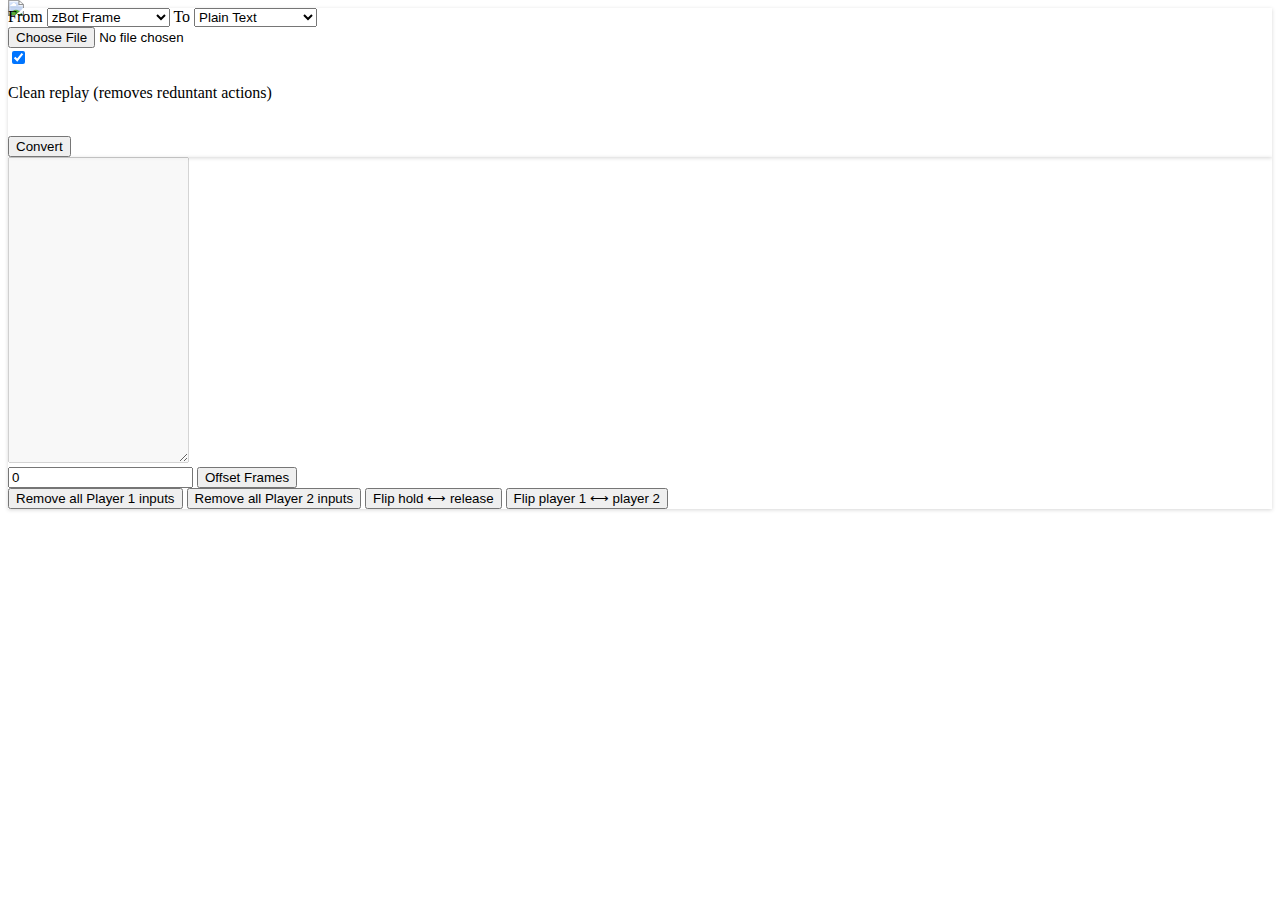
==== commit 06c5c869: "Update KavoLibraryDocs.html" ====
--- a/ui-libraries/KavoLibraryDocs.html
+++ b/ui-libraries/KavoLibraryDocs.html
@@ -1,530 +1,954 @@
 <!DOCTYPE html>
-<!-- saved from url=(0047)https://xheptcofficial.gitbook.io/kavo-library/ -->
-<html lang="en" style="color-scheme: light;"><head><meta http-equiv="Content-Type" content="text/html; charset=UTF-8"><script>window["GUARDIO_SENSOR_CONF"] = {"click":true}</script>
-        
-        <meta name="viewport" content="width=device-width, initial-scale=1">
-        <style>
-            body.dragging * {
-                cursor: grabbing !important;
+<html lang="en">
+  <head>
+    <meta charset="UTF-8" />
+    <meta name="viewport" content="width=device-width, initial-scale=1.0" />
+    <script src="https://cdn.tailwindcss.com?plugins=forms"></script>
+    <link
+      rel="stylesheet"
+      href="https://unpkg.com/flowbite@1.5.3/dist/flowbite.min.css"
+    />
+    <style>
+      .shadows {
+        box-shadow: rgba(0, 0, 0, 0.16) 0px 1px 4px;
+      }
+    </style>
+    <title>converter</title>
+  </head>
+
+  <body class="bg-[#F9FBFC]">
+    <img
+      style="position: absolute; z-index: -1; top: 0"
+      src="https://adaf.xyz/adaf/gdhm/geometrizebg.png"
+      width="100%"
+    />
+    <div
+      class="container flex items-center px-4 pb-24 lg:pb-0 justify-center lg:h-[100vh] mx-auto"
+    >
+      <div
+        class="flex flex-col lg:flex-row items-center xl:w-[90%] lg:w-full justify-evenly"
+      >
+        <div class="shadows bg-white p-4 border mt-20 lg:mt-0 rounded-md">
+          <label
+            class="block mb-2 text-sm font-medium text-gray-900 dark:text-gray-400"
+          >
+            From
+            <select
+              id="select-from"
+              class="mt-2 bg-gray-50 outline-none border border-gray-300 text-gray-900 text-sm rounded-lg focus:ring-blue-500 focus:border-blue-500 block w-full p-2.5 dark:bg-gray-700 dark:border-gray-600 dark:placeholder-gray-400 dark:text-white dark:focus:ring-blue-500 dark:focus:border-blue-500"
+            >
+              <option value="txt">Plain Text</option>
+              <option selected="selected" value="zbf">zBot Frame</option>
+              <option value="xbot-frame">xBot Frame</option>
+              <option value="replaybot">ReplayBot</option>
+              <option value="tasbot-f">TASBOT</option>
+              <option value="ybot-frame">yBot Frame</option>
+              <option value="echof">Echo</option>
+              <option value="url-f">Universal Replay</option>
+              <option value="rush">Rush</option>
+              <option value="kdbot">KD-Bot Frame</option>
+              <option value="mhrjson">MHR Json</option>
+            </select>
+          </label>
+
+          <label
+            class="block mb-2 text-sm font-medium text-gray-900 dark:text-gray-400"
+          >
+            To
+            <select
+              id="select-to"
+              class="mt-2 bg-gray-50 outline-none border border-gray-300 text-gray-900 text-sm rounded-lg focus:ring-blue-500 focus:border-blue-500 block w-full p-2.5 dark:bg-gray-700 dark:border-gray-600 dark:placeholder-gray-400 dark:text-white dark:focus:ring-blue-500 dark:focus:border-blue-500"
+            >
+              <option selected="selected" value="txt">Plain Text</option>
+              <option value="zbf">zBot Frame</option>
+              <option value="xbot-frame">xBot Frame</option>
+              <option value="replaybotf">ReplayBot</option>
+              <option value="tasbot-f">TASBOT</option>
+              <option value="ybot-frame">yBot Frame</option>
+              <option value="echof">Echo</option>
+              <option value="url-f">Universal Replay</option>
+              <option value="rush">Rush</option>
+              <option value="kdbot">KD-Bot Frame</option>
+              <option value="mhrjson">MHR Json</option>
+            </select>
+          </label>
+          <br />
+          <input
+            type="file"
+            id="ipt-file"
+            class="block w-full text-sm text-gray-900 bg-gray-50 rounded-lg border border-gray-300 cursor-pointer focus:outline-none"
+          />
+
+          <br />
+          <label>
+            <input type="checkbox" id="chk-clean" checked />
+            <p class="text-sm inline-block">
+              Clean replay (removes reduntant actions)
+            </p>
+          </label>
+
+          <br />
+
+          <button
+            id="btn-convert"
+            class="mt-4 px-6 py-2.5 bg-blue-600 text-white font-medium text-xs leading-tight float-right uppercase rounded shadow-md hover:bg-blue-700 hover:shadow-lg focus:bg-blue-700 focus:shadow-lg focus:outline-none focus:ring-0 active:bg-blue-800 active:shadow-lg transition duration-150 ease-in-out"
+          >
+            Convert
+          </button>
+          <br />
+        </div>
+        <div
+          class="shadows rounded-md max-w-[480px] mt-16 lg:mt-0 p-4 bg-white"
+        >
+          <textarea
+            rows="20"
+            class="border border-gray-300 w-full"
+            id="textarea"
+            disabled
+          ></textarea>
+          <div>
+            <div class="w-full flex py-3">
+              <input
+                class="bg-gray-50 outline-none border border-gray-300 text-gray-900 text-sm rounded-lg focus:ring-blue-500 focus:border-blue-500 block p-2.5 dark:bg-gray-700 dark:border-gray-600 dark:placeholder-gray-400 dark:text-white dark:focus:ring-blue-500 dark:focus:border-blue-500"
+                id="ipt-offset-frames"
+                type="number"
+                value="0"
+              />
+              <button
+                class="px-6 py-2.5 bg-blue-600 text-white font-medium text-xs leading-tight float-right uppercase rounded shadow-md hover:bg-blue-700 hover:shadow-lg focus:bg-blue-700 focus:shadow-lg focus:outline-none focus:ring-0 active:bg-blue-800 active:shadow-lg transition duration-150 ease-in-out ml-4"
+                id="btn-offset-frames"
+              >
+                Offset Frames
+              </button>
+            </div>
+            <div>
+              <button
+                class="border px-6 py-2.5 bg-yellow-600 text-white font-medium text-xs leading-tight uppercase rounded shadow-md hover:bg-yellow-700 hover:shadow-lg focus:bg-yellow-700 focus:shadow-lg focus:outline-none focus:ring-0 active:bg-yellow-800 active:shadow-lg transition duration-150 ease-in-out"
+                id="btn-remove-p1"
+              >
+                Remove all Player 1 inputs
+              </button>
+              <button
+                class="border px-6 py-2.5 bg-purple-600 text-white font-medium text-xs leading-tight uppercase rounded shadow-md hover:bg-purple-700 hover:shadow-lg focus:bg-purple-700 focus:shadow-lg focus:outline-none focus:ring-0 active:bg-purple-800 active:shadow-lg transition duration-150 ease-in-out"
+                id="btn-remove-p2"
+              >
+                Remove all Player 2 inputs
+              </button>
+              <button
+                class="border px-6 py-2.5 bg-gray-600 text-white font-medium text-xs leading-tight uppercase rounded shadow-md hover:bg-gray-700 hover:shadow-lg focus:bg-gray-700 focus:shadow-lg focus:outline-none focus:ring-0 active:bg-gray-800 active:shadow-lg transition duration-150 ease-in-out"
+                id="btn-flip-hold"
+              >
+                Flip hold ⟷ release
+              </button>
+              <button
+                class="border px-6 py-2.5 bg-pink-600 text-white font-medium text-xs leading-tight uppercase rounded shadow-md hover:bg-pink-700 hover:shadow-lg focus:bg-pink-700 focus:shadow-lg focus:outline-none focus:ring-0 active:bg-pink-800 active:shadow-lg transition duration-150 ease-in-out"
+                id="btn-flip-player"
+              >
+                Flip player 1 ⟷ player 2
+              </button>
+            </div>
+          </div>
+        </div>
+      </div>
+    </div>
+
+    <script src="https://unpkg.com/file-saver@2.0.5/dist/FileSaver.min.js"></script>
+    <script>
+      function parseTxt(text) {
+        const lines = text.split("\n");
+        const fps = parseFloat(lines.splice(0, 1));
+        const actions = [];
+        for (const line of lines) {
+          const split = line.trim().split(" ");
+          if (split.length !== 3) continue;
+          actions.push({
+            x: parseFloat(split[0]),
+            hold: split[1] === "1",
+            player2: split[2] === "1",
+          });
+        }
+        return { fps, actions };
+      }
+
+      /**
+       * i just want vscode completions
+       * @param {DataView} view
+       */
+      function parseReplayBot(view) {
+        let magic = String.fromCharCode(
+          ...new Uint8Array(view.buffer.slice(0, 4))
+        );
+        if (magic === "RPLY") {
+          const version = view.getUint8(4);
+          if (version === 1 || version === 2) {
+            let offset = 0;
+            let frame = false;
+            if (version === 2) {
+              offset = 1;
+              frame = view.getUint8(5) === 1;
             }
-            * {
-                box-sizing: border-box;
+            const fps = view.getFloat32(5 + offset, true);
+            const actions = [];
+            for (let i = 9 + offset; i < view.byteLength; i += 5) {
+              const x = frame
+                ? view.getUint32(i, true)
+                : view.getFloat32(i, true);
+              const state = view.getUint8(i + 4);
+              const hold = !!(state & 0x1);
+              const player2 = !!(state >> 1);
+              actions.push({ x, hold, player2 });
             }
-            *:focus,
-            *:hover {
-                outline: none;
+            return { fps, actions };
+          }
+        } else {
+          const fps = view.getFloat32(0, true);
+          const actions = [];
+          for (let i = 4; i < view.byteLength; i += 6) {
+            const x = view.getFloat32(i, true);
+            const hold = view.getUint8(i + 4) === 1;
+            const player2 = view.getUint8(i + 5) === 1;
+            actions.push({ x, hold, player2 });
+          }
+          return { fps, actions };
+        }
+      }
+
+      function parseyBot(text) {
+        const data = JSON.parse(text);
+        const choice = prompt(`which level? ${Object.keys(data)}`);
+        if (data[choice]) {
+          const fps = 1 / data[choice]["delta_override"];
+          const actions = data[choice]["instructions"].map((instruction) => {
+            return {
+              x: instruction.x,
+              hold: instruction.press,
+              player2: instruction.p2,
+            };
+          });
+          return { fps, actions };
+        }
+      }
+
+      function parseYbotF(view) {
+        const fps = view.getFloat32(4, true);
+        const nActions = view.getInt32(8, true);
+        const actions = [];
+        for (let i = 12; i < 12 + nActions * 8; i += 8) {
+          const frame = view.getUint32(i, true);
+          const idk = view.getUint32(i + 4, true);
+          const hold = (idk & 0b10) === 2;
+          const player2 = (idk & 0b01) === 1;
+          actions.push({ x: frame, hold, player2 });
+        }
+        return { fps, actions };
+      }
+
+      function parsezBot(view) {
+        const delta = view.getFloat32(0, true);
+        const speedhack = view.getFloat32(4, true);
+        const fps = 1 / delta / speedhack;
+        const actions = [];
+        for (let i = 8; i < view.byteLength; i += 6) {
+          const x = view.getFloat32(i, true);
+          // once again i will make fun of fig for using 0x30 and 0x31
+          const hold = view.getUint8(i + 4) === 0x31;
+          const player1 = view.getUint8(i + 5) === 0x31;
+          actions.push({ x, hold, player2: !player1 });
+        }
+        return { fps, actions };
+      }
+
+      function parseZBF(view) {
+        const delta = view.getFloat32(0, true);
+        const speedhack = view.getFloat32(4, true);
+        const fps = 1 / delta / speedhack;
+        const actions = [];
+        for (let i = 8; i < view.byteLength; i += 6) {
+          const x = view.getInt32(i, true);
+          const hold = view.getUint8(i + 4) === 0x31;
+          const player1 = view.getUint8(i + 5) === 0x31;
+          actions.push({ x, hold, player2: !player1 });
+        }
+        return { fps, actions };
+      }
+
+      /**
+       * i just want vscode completions
+       * @param {DataView} view
+       */
+      function parseDDHOR(view) {
+        let magic = String.fromCharCode(
+          ...new Uint8Array(view.buffer.slice(0, 4))
+        );
+        if (magic === "DDHR") {
+          const fps = view.getInt16(4, true);
+          const player1ActionCount = view.getInt32(6, true);
+          const player2ActionCount = view.getInt32(10, true);
+          console.log(player1ActionCount, player2ActionCount);
+          const actions = [];
+          for (let i = 14; i < view.byteLength; i += 5) {
+            const x = view.getFloat32(i, true);
+            const action = view.getUint8(i + 4);
+            const player2 = i - 14 >= player1ActionCount * 5;
+            actions.push({ x, hold: action == 0, player2 });
+          }
+          actions.sort((a, b) => a.x - b.x);
+
+          return { fps, actions };
+        } else {
+          const data = JSON.parse(
+            new TextDecoder().decode(new Uint8Array(view.buffer))
+          );
+          let type = data.macro;
+          const fps = data.fps;
+          if (type === "x-position") {
+            const actions = [
+              ...data.inputsP1.map((ipt) => {
+                return {
+                  x: ipt.position,
+                  hold: ipt.action === "PUSH",
+                  player2: false,
+                };
+              }),
+              ...data.inputsP2.map((ipt) => {
+                return {
+                  x: ipt.position,
+                  hold: ipt.action === "PUSH",
+                  player2: true,
+                };
+              }),
+            ];
+            actions.sort((a, b) => a.x - b.x);
+            return { fps, actions };
+          }
+        }
+      }
+
+      function parsexBot(text) {
+        const lines = text.split("\n");
+        const fps = parseInt(lines.splice(0, 1)[0].split(" ")[1].trim());
+        if (lines[0].trim() !== "pro_plus") {
+          alert("xbot only works with pro+");
+          return;
+        }
+        lines.splice(0, 1);
+        const actions = [];
+        // for converting the x pos
+        const buffer = new ArrayBuffer(4);
+        const view = new DataView(buffer);
+        for (const line of lines) {
+          if (!line.trim()) continue;
+          const [state, rawPos] = line
+            .trim()
+            .split(" ")
+            .map((i) => parseInt(i));
+          // state:
+          // 0 - release
+          // 1 - hold
+          // 2 - p2 release
+          // 3 - p2 hold
+          const player2 = state > 1;
+          const hold = state % 2 == 1;
+          view.setUint32(0, rawPos);
+          const x = view.getFloat32(0);
+          actions.push({ x, hold, player2 });
+        }
+        return { fps, actions };
+      }
+
+      function parsexBotFrame(text) {
+        const lines = text.split("\n");
+        const fps = parseInt(lines.splice(0, 1)[0].split(" ")[1].trim());
+        if (lines[0].trim() !== "frames") {
+          alert("not a frame");
+          return;
+        }
+        lines.splice(0, 1);
+        const actions = [];
+        for (const line of lines) {
+          if (!line.trim()) continue;
+          const [state, rawPos] = line
+            .trim()
+            .split(" ")
+            .map((i) => parseInt(i));
+          const player2 = state > 1;
+          const hold = state % 2 == 1;
+          actions.push({ x: parseInt(rawPos), hold, player2 });
+        }
+        return { fps, actions };
+      }
+
+      function parseKDBot(view) {
+        const fps = view.getFloat32(0, true);
+        const actions = [];
+        for (let i = 4; i < view.byteLength; i += 6) {
+          const frame = view.getInt32(i, true);
+          const hold = view.getUint8(i + 4) === 1;
+          const player2 = view.getUint8(i + 5) === 1;
+          actions.push({ x: frame, hold, player2 });
+        }
+        return { fps, actions };
+      }
+
+      function parseTASBOT(text, frame = false) {
+        const data = JSON.parse(text);
+        const fps = data.fps;
+        const actions = [];
+        for (const action of data.macro) {
+          const x = frame ? action.frame : action.player_1.x_position;
+          let h;
+          if ((h = action.player_1.click ?? action.player_1_click))
+            actions.push({ x, hold: h === 1, player2: false });
+          if ((h = action.player_2.click ?? action.player_2_click))
+            actions.push({ x, hold: h === 1, player2: true });
+        }
+        return { fps, actions };
+      }
+
+      function parseEcho(text, frame) {
+        const data = JSON.parse(text);
+        const fps = data.FPS;
+        // thanks krx
+        const startingFrame = data["Starting Frame"];
+        const actions = data["Echo Replay"].map((action) => ({
+          x: frame ? action.Frame + startingFrame : action["X Position"],
+          hold: action.Hold,
+          player2: action["Player 2"],
+        }));
+        return { fps, actions };
+      }
+
+      function parseUniversalReplayFormat(view, frame) {
+        const fps = view.getFloat32(0, true);
+        const type = view.getUint8(4);
+        const actions = [];
+        for (let i = 5; i < view.byteLength; i += 5) {
+          const state = view.getUint8(i);
+          const hold = state & (1 === 1);
+          const player2 = state >> 1 === 1;
+          let x;
+          if (type === 2) {
+            x = frame
+              ? view.getUint32(i + 5, true)
+              : view.getFloat32(i + 1, true);
+            i += 4;
+          } else
+            x =
+              type == 0
+                ? view.getFloat32(i + 1, true)
+                : view.getUint32(i + 1, true);
+          actions.push({ x, hold, player2 });
+        }
+        return { fps, actions };
+      }
+
+      function parseRush(view) {
+        const fps = view.getInt16(0, true);
+        const actions = [];
+        for (let i = 2; i < view.byteLength; i += 5) {
+          const x = view.getInt32(i, true);
+          let state = view.getUint8(i + 4);
+
+          const hold = !!(state & 1);
+          const player2 = !!(state >> 1);
+
+          actions.push({ x, hold: !!hold, player2: !!player2 });
+        }
+        return { fps, actions };
+      }
+
+      function parseMHRjson(text) {
+        const data = JSON.parse(text);
+        const fps = data.meta.fps;
+
+        const actions = [];
+        for (const action of data.events) {
+          if (action.hasOwnProperty("down")) {
+            const x = action.frame;
+            const hold = action.down;
+            actions.push({ x, hold, player2: !!action.p2 });
+          }
+        }
+        return { fps, actions };
+      }
+
+      function dumpTxt(replay) {
+        let final = "";
+        final += `${replay.fps}\n`;
+        for (let action of replay.actions) {
+          final += `${action.x} ${+action.hold} ${+action.player2}\n`;
+        }
+        return final.slice(0, final.length - 1);
+      }
+
+      function strToBuf(str) {
+        return new Uint8Array(str.split("").map((i) => i.charCodeAt()));
+      }
+
+      function dumpReplayBot(replay, frame = false) {
+        const buffer = new ArrayBuffer(10 + replay.actions.length * 5);
+        const view = new DataView(buffer);
+        strToBuf("RPLY").forEach((n, i) => view.setUint8(i, n));
+        view.setUint8(4, 2); // version
+        view.setUint8(5, +frame); // type
+        view.setFloat32(6, replay.fps, true);
+        replay.actions.forEach((action, i) => {
+          if (frame) view.setUint32(10 + i * 5, action.x, true);
+          else view.setFloat32(10 + i * 5, action.x, true);
+          const state = action.hold | (action.player2 << 1);
+          view.setUint8(14 + i * 5, state);
+        });
+        return buffer;
+      }
+
+      function dumpzBot(replay) {
+        const buffer = new ArrayBuffer(8 + replay.actions.length * 6);
+        const view = new DataView(buffer);
+        view.setFloat32(0, 1 / replay.fps, true);
+        view.setFloat32(4, 1, true);
+        replay.actions.forEach((action, i) => {
+          view.setFloat32(8 + i * 6, action.x, true);
+          view.setUint8(12 + i * 6, action.hold ? 0x31 : 0x30);
+          view.setUint8(13 + i * 6, !action.player2 ? 0x31 : 0x30);
+        });
+        return buffer;
+      }
+
+      function dumpZBF(replay) {
+        const buffer = new ArrayBuffer(8 + replay.actions.length * 6);
+        const view = new DataView(buffer);
+        view.setFloat32(0, 1 / replay.fps, true);
+        view.setFloat32(4, 1, true);
+        replay.actions.forEach((action, i) => {
+          view.setInt32(8 + i * 6, action.x, true);
+          view.setUint8(12 + i * 6, action.hold ? 0x31 : 0x30);
+          view.setUint8(13 + i * 6, !action.player2 ? 0x31 : 0x30);
+        });
+        return buffer;
+      }
+
+      function dumpyBot(replay) {
+        return JSON.stringify(
+          {
+            converted: {
+              _reserved: 0,
+              delta_override: 1 / replay.fps,
+              instructions: replay.actions.map((action) => {
+                return {
+                  x: action.x,
+                  press: action.hold,
+                  p2: action.player2,
+                };
+              }),
+            },
+          },
+          null,
+          2
+        );
+      }
+
+      function dumpYbotF(replay) {
+        const buffer = new ArrayBuffer(12 + replay.actions.length * 8);
+        const view = new DataView(buffer);
+        strToBuf("ybot").forEach((n, i) => view.setUint8(i, n));
+        view.setFloat32(4, replay.fps, true);
+        view.setUint32(8, replay.actions.length, true);
+        replay.actions.forEach((action, i) => {
+          view.setInt32(12 + i * 8, action.x, true);
+          let idk = action.player2 + action.hold * 2;
+          view.setUint32(16 + i * 8, idk);
+        });
+        return buffer;
+      }
+
+      function dumpDDHOR(replay) {
+        const player1Actions = replay.actions.filter((i) => !i.player2);
+        const player2Actions = replay.actions.filter((i) => i.player2);
+        return JSON.stringify({
+          fps: Math.round(replay.fps),
+          levelID: null,
+          macro: "x-position",
+          inputsP1: player1Actions.map((action) => {
+            return {
+              action: action.hold ? "PUSH" : "RELEASE",
+              position: action.x,
+            };
+          }),
+          inputsP2: player2Actions.map((action) => {
+            return {
+              action: action.hold ? "PUSH" : "RELEASE",
+              position: action.x,
+            };
+          }),
+        });
+      }
+
+      function dumpxBot(replay) {
+        let final = `fps: ${Math.round(replay.fps)}\r\npro_plus\r\n`;
+        const buffer = new ArrayBuffer(4);
+        const view = new DataView(buffer);
+        replay.actions.forEach((action) => {
+          // amazing
+          const state = action.hold + 2 * action.player2;
+          view.setFloat32(0, action.x);
+          const pos = view.getUint32(0);
+          final += `${state} ${pos}\r\n`;
+        });
+        return final.slice(0, final.length - 1);
+      }
+
+      function dumpxBotFrame(replay) {
+        let final = `fps: ${Math.round(replay.fps)}\r\nframes\r\n`;
+        replay.actions.forEach((action) => {
+          const state = action.hold + 2 * action.player2;
+          final += `${state} ${Math.floor(action.x)}\r\n`;
+        });
+        return final.slice(0, final.length - 1);
+      }
+
+      function dumpKDBot(replay) {
+        const buffer = new ArrayBuffer(4 + replay.actions.length * 6);
+        const view = new DataView(buffer);
+        view.setFloat32(0, replay.fps, true);
+        replay.actions.forEach((action, i) => {
+          view.setUint32(4 + i * 6, action.x, true);
+          view.setUint8(8 + i * 6, action.hold);
+          view.setUint8(9 + i * 6, action.player2);
+        });
+        return buffer;
+      }
+
+      function dumpTASBOT(replay, frame = false) {
+        const data = {
+          fps: replay.fps,
+          macro: replay.actions.map((action) => {
+            return {
+              frame: frame ? action.x : 0,
+              player_1: {
+                click: +!action.player2 && !action.hold + 1,
+                x_position: frame ? 0 : action.x,
+              },
+              player_2: {
+                click: +action.player2 && !action.hold + 1,
+                x_position: frame ? 0 : action.x,
+              },
+            };
+          }),
+        };
+        return JSON.stringify(data, null, 1);
+      }
+
+      function dumpEcho(replay, frame) {
+        return JSON.stringify(
+          {
+            FPS: replay.fps,
+            "Starting Frame": 0,
+            "Echo Replay": replay.actions.map((action) => ({
+              Hold: action.hold,
+              "Player 2": action.player2,
+              Frame: frame ? action.x : 0,
+              "X Position": frame ? 0 : action.x,
+            })),
+          },
+          null,
+          4
+        );
+      }
+
+      function dumpUniversalReplayFormat(replay, frame) {
+        const buffer = new ArrayBuffer(5 + replay.actions.length * 5);
+        const view = new DataView(buffer);
+        view.setFloat32(0, replay.fps, true);
+        view.setUint8(4, frame, true);
+        replay.actions.forEach((action, i) => {
+          const state = action.hold + action.player2 * 2;
+          view.setUint8(5 + i * 5, state);
+          if (frame) view.setUint32(6 + i * 5, action.x, true);
+          else view.setFloat32(6 + i * 5, action.x, true);
+        });
+        return buffer;
+      }
+
+      function dumpRush(replay) {
+        const buffer = new ArrayBuffer(2 + replay.actions.length * 5);
+        const view = new DataView(buffer);
+        view.setInt16(0, replay.fps, true);
+        replay.actions.forEach((action, i) => {
+          const state = action.hold + action.player2 * 2;
+          view.setInt32(2 + i * 5, action.x, true);
+          view.setUint8(6 + i * 5, state);
+        });
+        return buffer;
+      }
+
+      function dumpMHRjson(replay) {
+        // Does not support any physics.
+        const data = {
+          _: "Generated from macro converter",
+          events: replay.actions.map((action) => {
+            let e = {
+              down: action.hold,
+              frame: action.x,
+            };
+            if (action.player2) e.p2 = true;
+            return e;
+          }),
+          meta: { fps: replay.fps },
+        };
+        return JSON.stringify(data, null, 1);
+      }
+
+      function cleanReplay(replay) {
+        let last1 = false;
+        let last2 = false;
+        let n = 0;
+        let final = [];
+        replay.actions.forEach((action) => {
+          if (action.hold == (action.player2 ? last2 : last1)) {
+            ++n;
+            return;
+          }
+          if (action.player2) last2 = action.hold;
+          else last1 = action.hold;
+          final.push(action);
+        });
+        if (n) console.log(`Removed ${n} reduntant actions`);
+        replay.actions = final;
+        updateTxt();
+      }
+
+      function selectVal(select) {
+        return select.options[select.selectedIndex].value;
+      }
+
+      const extensions = {
+        replaybot: "replay",
+        replaybotf: "replay",
+        zbot: "zbot",
+        ybot: "dat",
+        ddhor: "ddhor",
+        "ddhor-new": "ddhor",
+        xbot: "xbot",
+        kdbot: "kd",
+        zbf: "zbf",
+        "xbot-frame": "xbot",
+        "ybot-frame": null, // why
+        url: "replay",
+        "url-f": "replay",
+        rush: "rsh",
+        mhrjson: "json",
+      };
+
+      document.getElementById("select-from").addEventListener("change", (e) => {
+        const input = document.getElementById("ipt-file");
+        const val = selectVal(e.target);
+        input.style.display = val === "txt" ? "none" : "";
+        document.getElementById("textarea").disabled = val !== "txt";
+      });
+
+      let replay;
+
+      function updateTxt() {
+        document.getElementById("textarea").value = dumpTxt(replay);
+      }
+
+      document
+        .getElementById("btn-convert")
+        .addEventListener("click", async () => {
+          const from = selectVal(document.getElementById("select-from"));
+          const to = selectVal(document.getElementById("select-to"));
+          const files = document.getElementById("ipt-file").files;
+          if (files.length || from === "txt") {
+            if (from === "txt") {
+              replay = parseTxt(document.getElementById("textarea").value);
+            } else {
+              console.log(files[0]);
+              const data = await files[0].arrayBuffer();
+              const view = new DataView(data);
+              switch (from) {
+                case "replaybot":
+                  replay = parseReplayBot(view);
+                  break;
+                case "zbot":
+                  replay = parsezBot(view);
+                  break;
+                case "ybot":
+                  replay = parseyBot(await files[0].text());
+                  break;
+                case "ddhor":
+                  replay = parseDDHOR(view);
+                  break;
+                case "xbot":
+                  replay = parsexBot(await files[0].text());
+                  break;
+                case "kdbot":
+                  replay = parseKDBot(view);
+                  break;
+                case "zbf":
+                  replay = parseZBF(view);
+                  break;
+                case "xbot-frame":
+                  replay = parsexBotFrame(await files[0].text());
+                  break;
+                case "tasbot":
+                case "tasbot-f":
+                  replay = parseTASBOT(
+                    await files[0].text(),
+                    from === "tasbot-f"
+                  );
+                  break;
+                case "ybot-frame":
+                  replay = parseYbotF(view);
+                  break;
+                case "echo":
+                case "echof":
+                  replay = parseEcho(await files[0].text(), from === "echof");
+                  break;
+                case "url":
+                case "url-f":
+                  replay = parseUniversalReplayFormat(view, from === "url-f");
+                  break;
+                case "rush":
+                  replay = parseRush(view);
+                  break;
+                case "mhrjson":
+                  replay = parseMHRjson(await files[0].text());
+                  break;
+              }
+              if (to === "txt") {
+                // if converting to plain text then switch
+                const selectFrom = document.getElementById("select-from");
+                const selectTo = document.getElementById("select-to");
+                let tmp = selectTo.selectedIndex;
+                selectTo.selectedIndex = selectFrom.selectedIndex;
+                selectFrom.selectedIndex = tmp;
+                selectFrom.dispatchEvent(new Event("change"));
+              }
             }
-            .gitbook-splashscreen {
-                position: fixed;
-                top: 0;
-                right: 0;
-                bottom: 0;
-                left: 0;
-                display: flex;
-                width: 100%;
-                height: 100%;
+            console.log(replay);
+            if (document.getElementById("chk-clean").checked) {
+              cleanReplay(replay);
             }
-            .slate-spacer {
-                height: 0;
-                color: transparent;
-                outline: none;
-                position: absolute;
+            updateTxt();
+
+            let buffer;
+            switch (to) {
+              case "replaybot":
+              case "replaybotf":
+                buffer = dumpReplayBot(replay, to === "replaybotf");
+                break;
+              case "zbot":
+                buffer = dumpzBot(replay);
+                break;
+              case "txt":
+                return;
+              case "ybot":
+                const text = dumpyBot(replay);
+                saveAs(
+                  new Blob([text], { type: "application/json" }),
+                  "converted." + extensions[to]
+                );
+                return;
+              case "ddhor":
+                saveAs(
+                  new Blob([dumpDDHOR(replay)], { type: "application/json" }),
+                  "converted.ddhor"
+                );
+                return;
+              case "xbot":
+                saveAs(
+                  new Blob([dumpxBot(replay)], { type: "text/plain" }),
+                  "converted." + extensions[to]
+                );
+                return;
+              case "kdbot":
+                buffer = dumpKDBot(replay);
+                break;
+              case "zbf":
+                buffer = dumpZBF(replay);
+                break;
+              case "xbot-frame":
+                saveAs(
+                  new Blob([dumpxBotFrame(replay)], { type: "text/plain" }),
+                  "converted." + extensions[to]
+                );
+                return;
+              case "tasbot":
+              case "tasbot-f":
+                saveAs(
+                  new Blob([dumpTASBOT(replay, to === "tasbot-f")], {
+                    type: "application/json",
+                  }),
+                  "converted.json"
+                );
+                return;
+              case "ybot-frame":
+                buffer = dumpYbotF(replay);
+                break;
+              case "echo":
+              case "echof":
+                saveAs(
+                  new Blob([dumpEcho(replay, to === "echof")], {
+                    type: "application/json",
+                  }),
+                  "converted.echo"
+                );
+                return;
+              case "url":
+              case "url-f":
+                buffer = dumpUniversalReplayFormat(replay, to === "url-f");
+                break;
+              case "rush":
+                buffer = dumpRush(replay);
+                break;
+              case "mhrjson":
+                saveAs(
+                  new Blob([dumpMHRjson(replay)], { type: "application/json" }),
+                  "converted.mhr.json"
+                );
+                return;
             }
-            @keyframes LoadingIndicator {
-                from {
-                    transform: rotate(0deg);
-                }
-                to {
-                    transform: rotate(360deg);
-                }
-            }
-            [data-loading-indicator='true'] {
-                animation: LoadingIndicator 0.6s ease infinite;
-            }
-        </style>
-        <title>Kavo UI Library by xHeptc u fucktards - Kavo Library</title>
-<link rel="preload" as="font" type="font/woff2" href="https://app.gitbook.com/public/fonts/Roboto/Roboto-Bold.woff2?v=3.19" crossorigin="anonymous">
-<link rel="preload" as="font" type="font/woff2" href="https://app.gitbook.com/public/fonts/Roboto/Roboto-BoldItalic.woff2?v=3.19" crossorigin="anonymous">
-<link rel="preload" as="font" type="font/woff2" href="https://app.gitbook.com/public/fonts/Roboto/Roboto-Black.woff2?v=3.19" crossorigin="anonymous">
-<link rel="preload" as="font" type="font/woff2" href="https://app.gitbook.com/public/fonts/Roboto/Roboto-BlackItalic.woff2?v=3.19" crossorigin="anonymous">
-<link rel="preload" as="font" type="font/woff2" href="https://app.gitbook.com/public/fonts/Roboto/Roboto-Medium.woff2?v=3.19" crossorigin="anonymous">
-<link rel="preload" as="font" type="font/woff2" href="https://app.gitbook.com/public/fonts/Roboto/Roboto-MediumItalic.woff2?v=3.19" crossorigin="anonymous">
-<link rel="preload" as="font" type="font/woff2" href="https://app.gitbook.com/public/fonts/Roboto/Roboto-Regular.woff2?v=3.19" crossorigin="anonymous">
-<link rel="preload" as="font" type="font/woff2" href="https://app.gitbook.com/public/fonts/Roboto/Roboto-Italic.woff2?v=3.19" crossorigin="anonymous">
-        <style id="__font-Roboto-gitbook-content-font">
-            @font-face {
-            font-family: 'gitbook-content-font';
-            font-style:  normal;
-            font-weight: 700;
-            font-display: swap;
-            src: local("Roboto Bold"), local("Roboto-Bold"), url("https://app.gitbook.com/public/fonts/Roboto/Roboto-Bold.woff2?v=3.19") format("woff2"),
-                    url("https://app.gitbook.com/public/fonts/Roboto/Roboto-Bold.woff?v=3.19") format("woff");
-        }
-@font-face {
-            font-family: 'gitbook-content-font';
-            font-style:  italic;
-            font-weight: 700;
-            font-display: swap;
-            src: local("Roboto BoldItalic"), local("Roboto-BoldItalic"), url("https://app.gitbook.com/public/fonts/Roboto/Roboto-BoldItalic.woff2?v=3.19") format("woff2"),
-                    url("https://app.gitbook.com/public/fonts/Roboto/Roboto-BoldItalic.woff?v=3.19") format("woff");
-        }
-@font-face {
-            font-family: 'gitbook-content-font';
-            font-style:  normal;
-            font-weight: 800;
-            font-display: swap;
-            src: local("Roboto Black"), local("Roboto-Black"), url("https://app.gitbook.com/public/fonts/Roboto/Roboto-Black.woff2?v=3.19") format("woff2"),
-                    url("https://app.gitbook.com/public/fonts/Roboto/Roboto-Black.woff?v=3.19") format("woff");
-        }
-@font-face {
-            font-family: 'gitbook-content-font';
-            font-style:  italic;
-            font-weight: 800;
-            font-display: swap;
-            src: local("Roboto BlackItalic"), local("Roboto-BlackItalic"), url("https://app.gitbook.com/public/fonts/Roboto/Roboto-BlackItalic.woff2?v=3.19") format("woff2"),
-                    url("https://app.gitbook.com/public/fonts/Roboto/Roboto-BlackItalic.woff?v=3.19") format("woff");
-        }
-@font-face {
-            font-family: 'gitbook-content-font';
-            font-style:  normal;
-            font-weight: 500;
-            font-display: swap;
-            src: local("Roboto Medium"), local("Roboto-Medium"), url("https://app.gitbook.com/public/fonts/Roboto/Roboto-Medium.woff2?v=3.19") format("woff2"),
-                    url("https://app.gitbook.com/public/fonts/Roboto/Roboto-Medium.woff?v=3.19") format("woff");
-        }
-@font-face {
-            font-family: 'gitbook-content-font';
-            font-style:  italic;
-            font-weight: 500;
-            font-display: swap;
-            src: local("Roboto MediumItalic"), local("Roboto-MediumItalic"), url("https://app.gitbook.com/public/fonts/Roboto/Roboto-MediumItalic.woff2?v=3.19") format("woff2"),
-                    url("https://app.gitbook.com/public/fonts/Roboto/Roboto-MediumItalic.woff?v=3.19") format("woff");
-        }
-@font-face {
-            font-family: 'gitbook-content-font';
-            font-style:  normal;
-            font-weight: 400;
-            font-display: swap;
-            src: local("Roboto Regular"), local("Roboto-Regular"), url("https://app.gitbook.com/public/fonts/Roboto/Roboto-Regular.woff2?v=3.19") format("woff2"),
-                    url("https://app.gitbook.com/public/fonts/Roboto/Roboto-Regular.woff?v=3.19") format("woff");
-        }
-@font-face {
-            font-family: 'gitbook-content-font';
-            font-style:  italic;
-            font-weight: 400;
-            font-display: swap;
-            src: local("Roboto Italic"), local("Roboto-Italic"), url("https://app.gitbook.com/public/fonts/Roboto/Roboto-Italic.woff2?v=3.19") format("woff2"),
-                    url("https://app.gitbook.com/public/fonts/Roboto/Roboto-Italic.woff?v=3.19") format("woff");
-        }
-        </style>
-<meta name="description" content="Documentation" id="__meta-description">
-<meta name="og:description" content="Documentation" id="__meta-og:description">
-<meta name="og:image" content="https://app.gitbook.com/share/space/thumbnail/-MU49A_Q0fOSaP4ahwEL.png?color=%233884FF&amp;logo=&amp;theme=none" id="__meta-og:image">
-<meta name="twitter:card" content="summary_large_image" id="__meta-twitter:card">
-<meta name="og:title" content="Kavo UI Library by xHeptc u fucktards" id="__meta-og:title">
-<meta name="twitter:site" content="Kavo Library" id="__meta-twitter:site">
-<meta name="robots" content="index" id="__meta-robots">
-<link rel="icon" href="https://app.gitbook.com/public/emojis/1f4a1.png?v=6.0.0" id="__link-icon">
-<link rel="preload" as="font" type="font/woff2" href="https://app.gitbook.com/public/fonts/SourceCodePro/SourceCodePro-Bold.woff2?v=3.19" crossorigin="anonymous">
-<link rel="preload" as="font" type="font/woff2" href="https://app.gitbook.com/public/fonts/SourceCodePro/SourceCodePro-BoldItalic.woff2?v=3.19" crossorigin="anonymous">
-<link rel="preload" as="font" type="font/woff2" href="https://app.gitbook.com/public/fonts/SourceCodePro/SourceCodePro-Black.woff2?v=3.19" crossorigin="anonymous">
-<link rel="preload" as="font" type="font/woff2" href="https://app.gitbook.com/public/fonts/SourceCodePro/SourceCodePro-BlackItalic.woff2?v=3.19" crossorigin="anonymous">
-<link rel="preload" as="font" type="font/woff2" href="https://app.gitbook.com/public/fonts/SourceCodePro/SourceCodePro-Medium.woff2?v=3.19" crossorigin="anonymous">
-<link rel="preload" as="font" type="font/woff2" href="https://app.gitbook.com/public/fonts/SourceCodePro/SourceCodePro-MediumItalic.woff2?v=3.19" crossorigin="anonymous">
-<link rel="preload" as="font" type="font/woff2" href="https://app.gitbook.com/public/fonts/SourceCodePro/SourceCodePro-Regular.woff2?v=3.19" crossorigin="anonymous">
-<link rel="preload" as="font" type="font/woff2" href="https://app.gitbook.com/public/fonts/SourceCodePro/SourceCodePro-Italic.woff2?v=3.19" crossorigin="anonymous">
-        <style id="__font-SourceCodePro-gitbook-code-font">
-            @font-face {
-            font-family: 'gitbook-code-font';
-            font-style:  normal;
-            font-weight: 700;
-            font-display: swap;
-            src: local("Source Code Pro Bold"), local("SourceCodePro-Bold"), url("https://app.gitbook.com/public/fonts/SourceCodePro/SourceCodePro-Bold.woff2?v=3.19") format("woff2"),
-                    url("https://app.gitbook.com/public/fonts/SourceCodePro/SourceCodePro-Bold.woff?v=3.19") format("woff");
-        }
-@font-face {
-            font-family: 'gitbook-code-font';
-            font-style:  italic;
-            font-weight: 700;
-            font-display: swap;
-            src: local("Source Code Pro BoldItalic"), local("SourceCodePro-BoldItalic"), url("https://app.gitbook.com/public/fonts/SourceCodePro/SourceCodePro-BoldItalic.woff2?v=3.19") format("woff2"),
-                    url("https://app.gitbook.com/public/fonts/SourceCodePro/SourceCodePro-BoldItalic.woff?v=3.19") format("woff");
-        }
-@font-face {
-            font-family: 'gitbook-code-font';
-            font-style:  normal;
-            font-weight: 800;
-            font-display: swap;
-            src: local("Source Code Pro Black"), local("SourceCodePro-Black"), url("https://app.gitbook.com/public/fonts/SourceCodePro/SourceCodePro-Black.woff2?v=3.19") format("woff2"),
-                    url("https://app.gitbook.com/public/fonts/SourceCodePro/SourceCodePro-Black.woff?v=3.19") format("woff");
-        }
-@font-face {
-            font-family: 'gitbook-code-font';
-            font-style:  italic;
-            font-weight: 800;
-            font-display: swap;
-            src: local("Source Code Pro BlackItalic"), local("SourceCodePro-BlackItalic"), url("https://app.gitbook.com/public/fonts/SourceCodePro/SourceCodePro-BlackItalic.woff2?v=3.19") format("woff2"),
-                    url("https://app.gitbook.com/public/fonts/SourceCodePro/SourceCodePro-BlackItalic.woff?v=3.19") format("woff");
-        }
-@font-face {
-            font-family: 'gitbook-code-font';
-            font-style:  normal;
-            font-weight: 500;
-            font-display: swap;
-            src: local("Source Code Pro Medium"), local("SourceCodePro-Medium"), url("https://app.gitbook.com/public/fonts/SourceCodePro/SourceCodePro-Medium.woff2?v=3.19") format("woff2"),
-                    url("https://app.gitbook.com/public/fonts/SourceCodePro/SourceCodePro-Medium.woff?v=3.19") format("woff");
-        }
-@font-face {
-            font-family: 'gitbook-code-font';
-            font-style:  italic;
-            font-weight: 500;
-            font-display: swap;
-            src: local("Source Code Pro MediumItalic"), local("SourceCodePro-MediumItalic"), url("https://app.gitbook.com/public/fonts/SourceCodePro/SourceCodePro-MediumItalic.woff2?v=3.19") format("woff2"),
-                    url("https://app.gitbook.com/public/fonts/SourceCodePro/SourceCodePro-MediumItalic.woff?v=3.19") format("woff");
-        }
-@font-face {
-            font-family: 'gitbook-code-font';
-            font-style:  normal;
-            font-weight: 400;
-            font-display: swap;
-            src: local("Source Code Pro Regular"), local("SourceCodePro-Regular"), url("https://app.gitbook.com/public/fonts/SourceCodePro/SourceCodePro-Regular.woff2?v=3.19") format("woff2"),
-                    url("https://app.gitbook.com/public/fonts/SourceCodePro/SourceCodePro-Regular.woff?v=3.19") format("woff");
-        }
-@font-face {
-            font-family: 'gitbook-code-font';
-            font-style:  italic;
-            font-weight: 400;
-            font-display: swap;
-            src: local("Source Code Pro Italic"), local("SourceCodePro-Italic"), url("https://app.gitbook.com/public/fonts/SourceCodePro/SourceCodePro-Italic.woff2?v=3.19") format("woff2"),
-                    url("https://app.gitbook.com/public/fonts/SourceCodePro/SourceCodePro-Italic.woff?v=3.19") format("woff");
-        }
-        </style>
-<link rel="stylesheet" href="./Kavo UI Library by xHeptc u fucktards - Kavo Library_files/emoji-assets-sprite.css" type="text/css" media="all">
-
-                
-                <script type="module" defer="" src="./Kavo UI Library by xHeptc u fucktards - Kavo Library_files/public-D42LDUOE.min.js.download"></script>
-                <style id="react-native-stylesheet">[stylesheet-group="0"]{}
-html{-ms-text-size-adjust:100%;-webkit-text-size-adjust:100%;-webkit-tap-highlight-color:rgba(0,0,0,0);}
-body{margin:0;}
-button::-moz-focus-inner,input::-moz-focus-inner{border:0;padding:0;}
-input::-webkit-search-cancel-button,input::-webkit-search-decoration,input::-webkit-search-results-button,input::-webkit-search-results-decoration{display:none;}
-[stylesheet-group="0.1"]{}
-:focus:not([data-focusvisible-polyfill]){outline: none;}
-[stylesheet-group="0.5"]{}
-.css-18t94o4{cursor:pointer;}
-.css-4rbku5{background-color:rgba(0,0,0,0.00);color:inherit;font:inherit;list-style:none;margin-bottom:0px;margin-left:0px;margin-right:0px;margin-top:0px;text-align:inherit;text-decoration:none;}
-[stylesheet-group="1"]{}
-.css-1dbjc4n{-ms-flex-align:stretch;-ms-flex-direction:column;-ms-flex-negative:0;-ms-flex-preferred-size:auto;-webkit-align-items:stretch;-webkit-box-align:stretch;-webkit-box-direction:normal;-webkit-box-orient:vertical;-webkit-flex-basis:auto;-webkit-flex-direction:column;-webkit-flex-shrink:0;align-items:stretch;border:0 solid black;box-sizing:border-box;display:-webkit-box;display:-moz-box;display:-ms-flexbox;display:-webkit-flex;display:flex;flex-basis:auto;flex-direction:column;flex-shrink:0;margin-bottom:0px;margin-left:0px;margin-right:0px;margin-top:0px;min-height:0px;min-width:0px;padding-bottom:0px;padding-left:0px;padding-right:0px;padding-top:0px;position:relative;z-index:0;}
-.css-901oao{border:0 solid black;box-sizing:border-box;color:rgba(0,0,0,1.00);display:inline;font:14px -apple-system,BlinkMacSystemFont,"Segoe UI",Roboto,Helvetica,Arial,sans-serif;margin-bottom:0px;margin-left:0px;margin-right:0px;margin-top:0px;padding-bottom:0px;padding-left:0px;padding-right:0px;padding-top:0px;white-space:pre-wrap;word-wrap:break-word;}
-.css-16my406{color:inherit;font:inherit;white-space:inherit;}
-.css-vcwn7f{max-width:100%;overflow-x:hidden;overflow-y:hidden;text-overflow:ellipsis;white-space:pre;}
-[stylesheet-group="2"]{}
-.r-13awgt0{-ms-flex:1 1 0%;-webkit-flex:1;flex:1;}
-.r-1xc7w19{border-bottom-color:rgba(0,0,0,1.00);border-left-color:rgba(0,0,0,1.00);border-right-color:rgba(0,0,0,1.00);border-top-color:rgba(0,0,0,1.00);}
-.r-1phboty{border-bottom-style:solid;border-left-style:solid;border-right-style:solid;border-top-style:solid;}
-.r-1yadl64{border-bottom-width:0px;border-left-width:0px;border-right-width:0px;border-top-width:0px;}
-.r-6koalj{display:-webkit-box;display:-moz-box;display:-ms-flexbox;display:-webkit-flex;display:flex;}
-.r-crgep1{margin-bottom:0px;margin-left:0px;margin-right:0px;margin-top:0px;}
-.r-t60dpp{padding-bottom:0px;padding-left:0px;padding-right:0px;padding-top:0px;}
-.r-42olwf{border-bottom-color:rgba(0,0,0,0.00);border-left-color:rgba(0,0,0,0.00);border-right-color:rgba(0,0,0,0.00);border-top-color:rgba(0,0,0,0.00);}
-.r-rs99b7{border-bottom-width:1px;border-left-width:1px;border-right-width:1px;border-top-width:1px;}
-.r-z2wwpe{border-bottom-left-radius:4px;border-bottom-right-radius:4px;border-top-left-radius:4px;border-top-right-radius:4px;}
-.r-18c69zk{border-bottom-left-radius:100px;border-bottom-right-radius:100px;border-top-left-radius:100px;border-top-right-radius:100px;}
-.r-kdyh1x{border-bottom-left-radius:6px;border-bottom-right-radius:6px;border-top-left-radius:6px;border-top-right-radius:6px;}
-.r-190qawg{border-bottom-color:rgba(227,232,237,1.00);border-left-color:rgba(227,232,237,1.00);border-right-color:rgba(227,232,237,1.00);border-top-color:rgba(227,232,237,1.00);}
-.r-1xfd6ze{border-bottom-left-radius:8px;border-bottom-right-radius:8px;border-top-left-radius:8px;border-top-right-radius:8px;}
-.r-xoduu5{display:-webkit-inline-box;display:-moz-inline-box;display:-ms-inline-flexbox;display:-webkit-inline-flex;display:inline-flex;}
-.r-1dqxon3{overflow-x:auto;overflow-y:auto;}
-.r-1wgstfn{border-bottom-style:none;border-left-style:none;border-right-style:none;border-top-style:none;}
-.r-4qtqp9{display:inline-block;}
-.r-1udh08x{overflow-x:hidden;overflow-y:hidden;}
-[stylesheet-group="2.1"]{}
-.r-1jgb5lz{margin-left:auto;margin-right:auto;}
-.r-1pn2ns4{padding-left:8px;padding-right:8px;}
-.r-ymttw5{padding-left:16px;padding-right:16px;}
-.r-mk0yit{padding-left:0px;padding-right:0px;}
-.r-s1qlax{padding-left:4px;padding-right:4px;}
-.r-1e081e0{padding-left:12px;padding-right:12px;}
-.r-1ybube5{margin-left:8px;margin-right:8px;}
-.r-1yzf0co{padding-bottom:16px;padding-top:16px;}
-.r-5njf8e{padding-bottom:8px;padding-top:8px;}
-.r-pw2am6{margin-bottom:24px;margin-top:24px;}
-.r-1guathk{padding-left:24px;padding-right:24px;}
-.r-oyd9sg{padding-bottom:4px;padding-top:4px;}
-[stylesheet-group="2.2"]{}
-.r-12vffkv>*{pointer-events:auto;}
-.r-12vffkv{pointer-events:none!important;}
-.r-1oszu61{-ms-flex-align:stretch;-webkit-align-items:stretch;-webkit-box-align:stretch;align-items:stretch;}
-.r-deolkf{box-sizing:border-box;}
-.r-1mlwlqe{-ms-flex-preferred-size:auto;-webkit-flex-basis:auto;flex-basis:auto;}
-.r-eqz5dr{-ms-flex-direction:column;-webkit-box-direction:normal;-webkit-box-orient:vertical;-webkit-flex-direction:column;flex-direction:column;}
-.r-1q142lx{-ms-flex-negative:0;-webkit-flex-shrink:0;flex-shrink:0;}
-.r-ifefl9{min-height:0px;}
-.r-bcqeeo{min-width:0px;}
-.r-bnwqim{position:relative;}
-.r-417010{z-index:0;}
-.r-14lw9ot{background-color:rgba(255,255,255,1.00);}
-.r-nzcix3{border-bottom-color:rgba(227,232,237,1.00);}
-.r-qklmqi{border-bottom-width:1px;}
-.r-184en5c{z-index:1;}
-.r-18u37iz{-ms-flex-direction:row;-webkit-box-direction:normal;-webkit-box-orient:horizontal;-webkit-flex-direction:row;flex-direction:row;}
-.r-1awozwy{-ms-flex-align:center;-webkit-align-items:center;-webkit-box-align:center;align-items:center;}
-.r-ty80ws{max-width:1510px;}
-.r-13qz1uu{width:100%;}
-.r-eafdt9{-webkit-transition-duration:0.15s;transition-duration:0.15s;}
-.r-1i6wzkk{-moz-transition-property:opacity;-webkit-transition-property:opacity;transition-property:opacity;}
-.r-lrvibr{-moz-user-select:none;-ms-user-select:none;-webkit-user-select:none;user-select:none;}
-.r-1loqt21{cursor:pointer;}
-.r-1otgn73{-ms-touch-action:manipulation;touch-action:manipulation;}
-.r-18kxxzh{-ms-flex-positive:0;-webkit-box-flex:0;-webkit-flex-grow:0;flex-grow:0;}
-.r-1777fci{-ms-flex-pack:center;-webkit-box-pack:center;-webkit-justify-content:center;justify-content:center;}
-.r-1ny4l3l{outline-style:none;}
-.r-eu3ka{height:40px;}
-.r-1bnj018{color:rgba(92,105,117,1.00);}
-.r-1kb76zh{margin-right:8px;}
-.r-1aockid{width:40px;}
-.r-h7gdob{color:currentColor;}
-.r-17s6mgv{-ms-flex-pack:end;-webkit-box-pack:end;-webkit-justify-content:flex-end;justify-content:flex-end;}
-.r-1ro0kt6{-ms-flex-preferred-size:0%;-webkit-flex-basis:0%;flex-basis:0%;}
-.r-16y2uox{-ms-flex-positive:1;-webkit-box-flex:1;-webkit-flex-grow:1;flex-grow:1;}
-.r-1wbh5a2{-ms-flex-negative:1;-webkit-flex-shrink:1;flex-shrink:1;}
-.r-1qhn6m8{padding-left:16px;}
-.r-1jj8364{margin-left:auto;}
-.r-puj83k{padding-left:24px;}
-.r-1pyaxff{padding-right:8px;}
-.r-16vg0q1{max-width:225px;}
-.r-1wtj0ep{-ms-flex-pack:justify;-webkit-box-pack:justify;-webkit-justify-content:space-between;justify-content:space-between;}
-.r-gg6oyi{font-family:gitbook-content-font,-apple-system,BlinkMacSystemFont,"Segoe UI",Helvetica,Arial,sans-serif;}
-.r-1b43r93{font-size:14px;}
-.r-16dba41{font-weight:400;}
-.r-hbpseb{line-height:22px;}
-.r-1472mwg{height:24px;}
-.r-7xmw5f{width:-webkit-fit-content;width:-moz-fit-content;width:fit-content;}
-.r-1enofrn{font-size:12px;}
-.r-1kfrs79{font-weight:600;}
-.r-19r33im{letter-spacing:1.2px;}
-.r-14yzgew{line-height:18px;}
-.r-tsynxw{text-transform:uppercase;}
-.r-161t3wu{color:rgba(56,132,255,1.00);}
-.r-mabqd8{height:32px;}
-.r-1yvhtrz{width:32px;}
-.r-k200y{-ms-flex-item-align:start;-webkit-align-self:flex-start;align-self:flex-start;}
-.r-18ayb63{border-right-color:rgba(227,232,237,1.00);}
-.r-13l2t4g{border-right-width:1px;}
-.r-zh076v{height:100vh;}
-.r-1rnoaur{overflow-y:auto;}
-.r-gtdqiz{position:-webkit-sticky;position:sticky;}
-.r-ipm5af{top:0px;}
-.r-1ipicw7{width:300px;}
-.r-sga3zk{height:64px;}
-.r-1kihuf0{-ms-flex-item-align:center;-ms-grid-row-align:center;-webkit-align-self:center;align-self:center;}
-.r-tskmnb{padding-top:8px;}
-.r-1l7z4oj{padding-bottom:16px;}
-.r-gy4na3{padding-left:0px;}
-.r-150rngu{-webkit-overflow-scrolling:touch;}
-.r-11yh6sk{overflow-x:hidden;}
-.r-1sncvnh{-webkit-transform:translateZ(0px);transform:translateZ(0px);}
-.r-1sc18lr{padding-bottom:88px;}
-.r-1p0dtai{bottom:0px;}
-.r-u8s1d{position:absolute;}
-.r-10ptun7{height:16px;}
-.r-1b00too{background-color:rgba(236,239,241,1.00);}
-.r-1rasi3h{color:rgba(136,153,168,1.00);}
-.r-b88u0q{font-weight:700;}
-.r-1l5ssaz{max-width:910px;}
-.r-1ygmrgt{padding-top:24px;}
-.r-1peese0{margin-bottom:24px;}
-.r-1xnzce8{-moz-user-select:-webkit-text;-moz-user-select:text;-ms-user-select:-webkit-text;-ms-user-select:text;-webkit-user-select:-webkit-text;-webkit-user-select:text;user-select:-webkit-text;user-select:text;}
-.r-1nf4jbm{color:rgba(59,69,78,1.00);}
-.r-1wzrnnt{margin-top:16px;}
-.r-adyw6z{font-size:20px;}
-.r-17rnw9f{line-height:30px;}
-.r-xd6kpl{padding-bottom:8px;}
-.r-obd0qt{-ms-flex-align:end;-webkit-align-items:flex-end;-webkit-box-align:end;align-items:flex-end;}
-.r-fdjqy7{text-align:left;}
-.r-1jkjb{margin-left:8px;}
-.r-orgf3d{opacity:0;}
-.r-ubezar{font-size:16px;}
-.r-135wba7{line-height:24px;}
-.r-95jzfe{padding-top:16px;}
-.r-1vckr1u{background-color:rgba(245,247,249,1.00);}
-.r-2awvau{min-width:-webkit-max-content;min-width:-moz-max-content;min-width:max-content;}
-.r-1janqcz{width:16px;}
-.r-1v6e3re{min-width:48px;}
-.r-i023vh{padding-right:16px;}
-.r-yrgyi6{white-space:pre;}
-.r-uibjmv{font-family:gitbook-code-font, Menlo, monospace;}
-.r-majxgm{font-weight:500;}
-.r-3mc0re{right:8px;}
-.r-1jsra8{box-shadow:inset 0px 0px 0px 1px #e3e8ed;}
-.r-1h9q8wt{color:rgba(69,69,69,1.00);}
-.r-lrsllp{width:24px;}
-.r-11c0sde{margin-top:24px;}
-.r-1yv4afn{border-top-color:rgba(227,232,237,1.00);}
-.r-5kkj8d{border-top-width:1px;}
-.r-icyqz7{max-height:calc(100vh - 88px);}
-.r-1mkpi1y{max-width:max(50%, 300px);}
-.r-hu79xy{min-width:196px;}
-.r-wk8lta{padding-top:0px;}
-.r-1mdbw0j{padding-bottom:0px;}
-.r-dnmrzs{max-width:100%;}
-.r-146iojx{max-width:300px;}
-.r-5oul0u{margin-bottom:8px;}
-.r-855088{border-left-color:rgba(0,0,0,0.00);}
-.r-ms8t9i{border-left-width:3px;}
-.r-15zivkp{margin-bottom:4px;}
-.r-lqms97{margin-left:-1px;}
-.r-14gqq1x{margin-top:4px;}
-.r-6wscbn{max-width:252px;}
-.r-1h0z5md{-ms-flex-pack:start;-webkit-box-pack:start;-webkit-justify-content:flex-start;justify-content:flex-start;}
-.r-1l94q7l{box-shadow:inset 0px 0px 1px rgb(0 0 0 / 30%);}
-.r-88pszg{margin-right:16px;}
-.r-1q9jyb7{-webkit-filter:blur(16px) contrast(110%) hue-rotate(10deg) brightness(1.2) saturate(1.2);filter:blur(16px) contrast(110%) hue-rotate(10deg) brightness(1.2) saturate(1.2);}
-.r-1oec5bt{opacity:0.2;}
-.r-1ceczpf{min-height:24px;}
-[stylesheet-group="10"]{}
-[data-rnw-media-class="visible__hidden"]{display: none;}
-@media (max-width: 700px) and (max-width: 9999999.118105115105981081019595104105100100101110px) { [data-rnw-media-class="visible__hidden"] {display: flex;} }
-[data-rnw-media-class="4614__4615"]{ height:80px;}
-@media (max-width: 700px) and (max-width: 9999999.52544952959552544953px) { [data-rnw-media-class="4614__4615"] { height:64px;} }
-@media (max-width: 700px) and (max-width: 9999999.1041051001001011109595px) { [data-rnw-media-class="hidden__"] {display: none;} }
-[data-rnw-media-class="hidden__visible"]{display: flex;}
-@media (max-width: 700px) and (max-width: 9999999.104105100100101110959511810511510598108101px) { [data-rnw-media-class="hidden__visible"] {display: none;} }
-[data-rnw-media-class="188__187"]{ -ms-flex-direction:row;-webkit-box-direction:normal;-webkit-box-orient:horizontal;-webkit-flex-direction:row;flex-direction:row;}
-@media (max-width: 700px) and (max-width: 9999999.4956569595495655px) { [data-rnw-media-class="188__187"] { -ms-flex-direction:column;-webkit-box-direction:normal;-webkit-box-orient:vertical;-webkit-flex-direction:column;flex-direction:column;} }
-[data-rnw-media-class="hidden__visible_b1430-visible"]{display: flex;}
-@media (max-width: 1430px) and (max-width: 9999999.1041051001001011109595118105115105981081019598495251484511810511510598108101px) { [data-rnw-media-class="hidden__visible_b1430-visible"] {display: flex;} }
-@media (max-width: 700px) and (max-width: 9999999.1041051001001011109595118105115105981081019598495251484511810511510598108101px) { [data-rnw-media-class="hidden__visible_b1430-visible"] {display: none;} }
-[data-rnw-media-class="4352__4351_b1430-196"]{ padding-right:80px;}
-@media (max-width: 1430px) and (max-width: 9999999.5251535095955251534995984952514845495754px) { [data-rnw-media-class="4352__4351_b1430-196"] { -ms-flex-pack:center;-webkit-box-pack:center;-webkit-justify-content:center;justify-content:center;} }
-@media (max-width: 700px) and (max-width: 9999999.5251535095955251534995984952514845495754px) { [data-rnw-media-class="4352__4351_b1430-196"] { padding-right:16px;} }
-[data-rnw-media-class="4315__4316"]{ height:48px;width:80px;}
-@media (max-width: 700px) and (max-width: 9999999.52514953959552514954px) { [data-rnw-media-class="4315__4316"] { height:40px;min-width:16px;width:auto;} }
-[data-rnw-media-class="236__235"]{ font-family:gitbook-content-font,-apple-system,BlinkMacSystemFont,"Segoe UI",Helvetica,Arial,sans-serif;font-size:40px;font-weight:700;line-height:48px;}
-@media (max-width: 700px) and (max-width: 9999999.5051549595505153px) { [data-rnw-media-class="236__235"] { font-family:gitbook-content-font,-apple-system,BlinkMacSystemFont,"Segoe UI",Helvetica,Arial,sans-serif;font-size:32px;font-weight:700;line-height:40px;} }
-[data-rnw-media-class="visible__hidden_b1430-visible"]{display: none;}
-@media (max-width: 1430px) and (max-width: 9999999.1181051151059810810195951041051001001011109598495251484511810511510598108101px) { [data-rnw-media-class="visible__hidden_b1430-visible"] {display: flex;} }
-@media (max-width: 700px) and (max-width: 9999999.1181051151059810810195951041051001001011109598495251484511810511510598108101px) { [data-rnw-media-class="visible__hidden_b1430-visible"] {display: flex;} }
-[data-rnw-media-class="4318__4317"]{ margin-left:80px;}
-@media (max-width: 700px) and (max-width: 9999999.52514956959552514955px) { [data-rnw-media-class="4318__4317"] { margin-left:16px;} }
-[data-rnw-media-class="__127"]{ padding-bottom:40px;}
-[data-rnw-media-class="4229-196__4227-_b1430-196"]{ padding-right:80px;}
-@media (max-width: 1430px) and (max-width: 9999999.52505057454957549595525050554595984952514845495754px) { [data-rnw-media-class="4229-196__4227-_b1430-196"] { -ms-flex-pack:center;-webkit-box-pack:center;-webkit-justify-content:center;justify-content:center;} }
-@media (max-width: 700px) and (max-width: 9999999.52505057454957549595525050554595984952514845495754px) { [data-rnw-media-class="4229-196__4227-_b1430-196"] { -ms-flex-pack:center;-webkit-box-pack:center;-webkit-justify-content:center;justify-content:center;padding-right:16px;} }
-[data-rnw-media-class="4228-__4226"]{ margin-left:80px;}
-@media (max-width: 700px) and (max-width: 9999999.5250505645959552505054px) { [data-rnw-media-class="4228-__4226"] { margin-left:16px;} }
-[data-rnw-media-class="212__211"]{ font-family:gitbook-content-font,-apple-system,BlinkMacSystemFont,"Segoe UI",Helvetica,Arial,sans-serif;font-size:24px;font-weight:700;line-height:32px;}
-@media (max-width: 700px) and (max-width: 9999999.5049509595504949px) { [data-rnw-media-class="212__211"] { font-family:gitbook-content-font,-apple-system,BlinkMacSystemFont,"Segoe UI",Helvetica,Arial,sans-serif;font-size:20px;font-weight:700;line-height:24px;} }
-[data-rnw-media-class="4355__4354"]{ margin-left:80px;}
-@media (max-width: 700px) and (max-width: 9999999.52515353959552515352px) { [data-rnw-media-class="4355__4354"] { margin-left:16px;} }
-[data-rnw-media-class="_188_187"]{ -ms-flex-direction:row;-webkit-box-direction:normal;-webkit-box-orient:horizontal;-webkit-flex-direction:row;flex-direction:row;}
-@media (max-width: 1024px) and (max-width: 9999999.9549565695495655px) { [data-rnw-media-class="_188_187"] { -ms-flex-direction:column;-webkit-box-direction:normal;-webkit-box-orient:vertical;-webkit-flex-direction:column;flex-direction:column;} }
-@media (max-width: 1024px) and (max-width: 9999999.9549545095px) { [data-rnw-media-class="_162_"] { margin-bottom:16px;} }
-[data-rnw-media-class="_visible_visible"]{display: flex;}
-@media (max-width: 1024px) and (max-width: 9999999.95118105115105981081019511810511510598108101px) { [data-rnw-media-class="_visible_visible"] {display: flex;} }
-[data-rnw-media-class="hidden__1kbfcbz_b1430-hidden"]{ width:max(220px, calc(100vw - max(300px, calc((100vw - 910px) / 2 - 0px)) - 750px - 80px - 80px - 0px));}
-@media (max-width: 1430px) and (max-width: 9999999.10410510010010111095954910798102999812295984952514845104105100100101110px) { [data-rnw-media-class="hidden__1kbfcbz_b1430-hidden"] {display: none;} }
-@media (max-width: 700px) and (max-width: 9999999.10410510010010111095954910798102999812295984952514845104105100100101110px) { [data-rnw-media-class="hidden__1kbfcbz_b1430-hidden"] {display: none;} }
-[data-rnw-media-class="4609-90-111-204-197-__4609-112-118-197"]{ -ms-flex-pack:start;-webkit-box-pack:start;-webkit-justify-content:flex-start;justify-content:flex-start;padding-left:16px;padding-right:24px;width:auto;}
-@media (max-width: 700px) and (max-width: 9999999.5254485745574845494949455048524549575545959552544857454949504549495645495755px) { [data-rnw-media-class="4609-90-111-204-197-__4609-112-118-197"] { -ms-flex-negative:1;-ms-flex-pack:start;-webkit-box-pack:start;-webkit-flex-shrink:1;-webkit-justify-content:flex-start;flex-shrink:1;justify-content:flex-start;padding-left:0px;padding-right:16px;width:auto;} }
-[data-rnw-media-class="239__238"]{ font-family:gitbook-content-font,-apple-system,BlinkMacSystemFont,"Segoe UI",Helvetica,Arial,sans-serif;font-size:20px;font-weight:700;line-height:24px;}
-@media (max-width: 700px) and (max-width: 9999999.5051579595505156px) { [data-rnw-media-class="239__238"] { font-family:gitbook-content-font,-apple-system,BlinkMacSystemFont,"Segoe UI",Helvetica,Arial,sans-serif;font-size:16px;font-weight:600;line-height:24px;} }
-[data-rnw-media-class="__201"]{ -ms-flex-negative:1;-ms-flex-positive:1;-ms-flex-preferred-size:0%;-webkit-box-flex:1;-webkit-flex-basis:0%;-webkit-flex-grow:1;-webkit-flex-shrink:1;flex-basis:0%;flex-grow:1;flex-shrink:1;}
-[data-rnw-media-class="4398__4399"]{ border-right-width:0px;}
-@media (max-width: 700px) and (max-width: 9999999.52515756959552515757px) { [data-rnw-media-class="4398__4399"] { border-right-width:1px;} }
-[stylesheet-group="20"]{}
-body:not(.dragging) [data-rnw-int-class="button___1827_"]:hover , body:not(.dragging) [data-rnw-int-class="button___1827_"]:focus { background-color:rgba(245,247,249,1.00);}
-body:not(.dragging) [data-rnw-int-class="button___1827_"]:focus:not(:focus-visible) { outline: none; }
-body:not(.dragging) [data-rnw-int-class="button___1827_"]:focus-visible { outline-color:#1f65d6;outline-offset:0px;outline-style:auto;outline-width:2px;}
-body:not(.dragging) [data-rnw-int-class="button___1827_"]:hover [data-rnw-int-class="nearest___1835_"], body:not(.dragging) [data-rnw-int-class="button___1827_"]:focus [data-rnw-int-class="nearest___1835_"]{ color:rgba(92,105,117,1.00);}
-body:not(.dragging) [data-rnw-int-class="nearest___4378_"]:hover , body:not(.dragging) [data-rnw-int-class="nearest___4378_"]:focus { border-bottom-color:rgba(227,232,237,1.00);border-left-color:rgba(227,232,237,1.00);border-right-color:rgba(227,232,237,1.00);border-top-color:rgba(227,232,237,1.00);}
-body:not(.dragging) [data-rnw-int-class="nearest___4378_"]:focus:not(:focus-visible) { outline: none; }
-body:not(.dragging) [data-rnw-int-class="nearest___4378_"]:focus-visible { outline-color:#1f65d6;outline-offset:0px;outline-style:auto;outline-width:2px;}
-body:not(.dragging) [data-rnw-int-class="nearest___4378_"]:hover [data-rnw-int-class="nearest___258_"], body:not(.dragging) [data-rnw-int-class="nearest___4378_"]:focus [data-rnw-int-class="nearest___258_"]{ color:rgba(59,69,78,1.00);}
-body:not(.dragging) [data-rnw-int-class="button___1438_"]:focus:not(:focus-visible) { outline: none; }
-body:not(.dragging) [data-rnw-int-class="button___1438_"]:focus-visible { outline-color:#1f65d6;outline-offset:0px;outline-style:auto;outline-width:2px;}
-body:not(.dragging) [data-rnw-int-class="button___1438_"]:hover [data-rnw-int-class="nearest___1439-122202_"], body:not(.dragging) [data-rnw-int-class="button___1438_"]:focus [data-rnw-int-class="nearest___1439-122202_"]{ color:rgba(56,132,255,1.00);}
-body:not(.dragging) [data-rnw-int-class="nearest___354-122227_"]:hover , body:not(.dragging) [data-rnw-int-class="nearest___354-122227_"]:focus { color:rgba(52,109,219,1.00);}
-body:not(.dragging) [data-rnw-int-class="nearest___354-122227_"]:focus:not(:focus-visible) { outline: none; }
-body:not(.dragging) [data-rnw-int-class="nearest___354-122227_"]:focus-visible { outline-color:#2662d7;outline-offset:0px;outline-style:auto;outline-width:2px;}
-body:not(.dragging) [data-rnw-int-class="nearest___354-122227_"]:hover [data-rnw-int-class="nearest___354-122227_"], body:not(.dragging) [data-rnw-int-class="nearest___354-122227_"]:focus [data-rnw-int-class="nearest___354-122227_"]{ color:rgba(52,109,219,1.00);}
-[data-rnw-int-class="nearest_274__354-122171_"]{ color:rgba(136,153,168,1.00);}
-body:not(.dragging) [data-rnw-int-class="nearest_274__354-122171_"]:hover , body:not(.dragging) [data-rnw-int-class="nearest_274__354-122171_"]:focus { color:rgba(56,132,255,1.00);}
-body:not(.dragging) [data-rnw-int-class="nearest_274__354-122171_"]:focus:not(:focus-visible) { outline: none; }
-body:not(.dragging) [data-rnw-int-class="nearest_274__354-122171_"]:focus-visible { outline-color:#1f65d6;outline-offset:0px;outline-style:auto;outline-width:2px;}
-body:not(.dragging) [data-rnw-int-class="codeblock-toolbar____"]:focus:not(:focus-visible) { outline: none; }
-body:not(.dragging) [data-rnw-int-class="codeblock-toolbar____"]:focus-visible { outline-color:#1f65d6;outline-offset:0px;outline-style:auto;outline-width:2px;}
-[data-rnw-int-class="nearest_hidden__visible_"]{display: none;}
-body:not(.dragging) [data-rnw-int-class="codeblock-toolbar____"]:hover [data-rnw-int-class="nearest_hidden__visible_"], body:not(.dragging) [data-rnw-int-class="codeblock-toolbar____"]:focus [data-rnw-int-class="nearest_hidden__visible_"]{display: flex;}
-body:not(.dragging) [data-rnw-int-class="button___1877_"]:hover , body:not(.dragging) [data-rnw-int-class="button___1877_"]:focus { background-color:rgba(245,247,249,1.00);background-image:-webkit-linear-gradient(90deg, #eceff1, #e3e8ed);background-image:-moz-linear-gradient(90deg, #eceff1, #e3e8ed);background-image:linear-gradient(90deg, #eceff1, #e3e8ed);box-shadow:inset 0px 0px 0px 1px #e3e8ed;}
-body:not(.dragging) [data-rnw-int-class="button___1877_"]:focus:not(:focus-visible) { outline: none; }
-body:not(.dragging) [data-rnw-int-class="button___1877_"]:focus-visible { outline-color:#1f65d6;outline-offset:0px;outline-style:auto;outline-width:2px;}
-body:not(.dragging) [data-rnw-int-class="nearest____"]:focus:not(:focus-visible) { outline: none; }
-body:not(.dragging) [data-rnw-int-class="nearest____"]:focus-visible { outline-color:#1f65d6;outline-offset:0px;outline-style:auto;outline-width:2px;}
-body:not(.dragging) [data-rnw-int-class="nearest____"]:hover [data-rnw-int-class="nearest___354-122171_"], body:not(.dragging) [data-rnw-int-class="nearest____"]:focus [data-rnw-int-class="nearest___354-122171_"]{ color:rgba(56,132,255,1.00);}
-body:not(.dragging) [data-rnw-int-class="nearest____"]:hover [data-rnw-int-class="nearest__354-122171__"]{ color:rgba(56,132,255,1.00);}
-[data-rnw-int-class="nearest_258__354-122171_"]{ color:rgba(59,69,78,1.00);}
-body:not(.dragging) [data-rnw-int-class="nearest____"]:hover [data-rnw-int-class="nearest_258__354-122171_"], body:not(.dragging) [data-rnw-int-class="nearest____"]:focus [data-rnw-int-class="nearest_258__354-122171_"]{ color:rgba(56,132,255,1.00);}</style>
-                <style>
-                    html,
-                    body {
-                        -webkit-font-smoothing: antialiased;
-                        text-rendering: optimizelegibility;
-                        width: 100%;
-                        min-height: 100vh;
-                        user-select: none;
-                        outline: none;
-                        position: relative;
-                    }
-                    /* Avoid Chrome to see Safari hack */
-                    @supports (-webkit-touch-callout: none) {
-                        html,
-                        body,
-                        .gitbook-root {
-                            /* The hack for Safari */
-                            min-height: -webkit-fill-available;
-                        }
-                    }
-                    .gitbook-root {
-                        display: flex;
-                        min-height: 100vh;
-                    }
-                </style>
-            
-        <script type="text/javascript" defer="" src="./Kavo UI Library by xHeptc u fucktards - Kavo Library_files/embed.js.download" async=""></script>
-        <script type="text/javascript" defer="" src="./Kavo UI Library by xHeptc u fucktards - Kavo Library_files/polyfill.js.download" crossorigin="anonymous"></script>
-    <style id="iframely-styles" type="text/css">.iframely-responsive{top:0;left:0;width:100%;height:0;position:relative;padding-bottom:56.25%;box-sizing:border-box;}.iframely-responsive>*{top:0;left:0;width:100%;height:100%;position:absolute;border:0;box-sizing:border-box;}</style><script src="chrome-extension://mooikfkahbdckldjjndioackbalphokd/assets/prompt.js"></script><style type="text/css">.fc-ab-root { display: none !important } body > div.fc-ab-root { display: none !important } .fbs-auth__container.fbs-auth__adblock { display: none !important } .overlay-34_Kj { display: none !important } .wrapper-3AzfF { display: none !important } .fEy1Z2XT { display: none !important } .nytc---modal-window---windowContainer.nytc---modal-window---isShown.nytc---shared---blackBG { display: none !important } .tp-modal { display: none !important } .tp-backdrop.tp-active { display: none !important } .c-nudge__container.c-gate__container { display: none !important } .c-nudge__container.c-regGate__container { display: none !important } .css-n7r8pg { display: none !important } .css-1bd8bfl { display: none !important } .overlay__59af11e2 { display: none !important } .tp_modal { display: none !important } .tp-backdrop.tp-active { display: none !important } div[class^='sp_message_container'] { display: none !important } div[class^='sp_veil'] { display: none !important } </style></head>
-    <body>
-        <div class="gitbook-root"><div class="css-1dbjc4n r-13awgt0 r-12vffkv" data-reactroot=""><div class="css-1dbjc4n r-13awgt0 r-12vffkv"><div data-rnw-media-class="188__187" class="css-1dbjc4n r-1ro0kt6 r-16y2uox r-1wbh5a2"><div data-rnw-media-class="hidden__visible_b1430-visible" class="css-1dbjc4n r-k200y r-14lw9ot r-18ayb63 r-13l2t4g r-18u37iz r-zh076v r-17s6mgv r-1rnoaur r-gtdqiz r-ipm5af" data-testid="page.desktopTableOfContents" style="width: max(300px, ((100vw - 910px) / 2) - 0px);"><nav aria-label="Table of contents" class="r-1oszu61 r-1xc7w19 r-1phboty r-1yadl64 r-deolkf r-6koalj r-1mlwlqe r-eqz5dr r-1q142lx r-crgep1 r-ifefl9 r-bcqeeo r-t60dpp r-bnwqim r-1ipicw7 r-417010"><div class="css-1dbjc4n r-1ro0kt6 r-16y2uox r-1wbh5a2 r-puj83k"><div data-rnw-media-class="hidden__visible" class="css-1dbjc4n r-1awozwy r-18u37iz r-sga3zk r-1777fci"><a href="https://xheptcofficial.gitbook.io/kavo-library/" aria-label="Kavo Library" data-rnw-int-class="nearest____" data-rnw-media-class="__201" class="css-4rbku5 css-1dbjc4n r-1awozwy r-1loqt21 r-18u37iz r-1otgn73 r-eafdt9 r-1i6wzkk r-lrvibr" data-testid="public.headerHomeLink"><div class="css-1dbjc4n r-1awozwy r-1ro0kt6 r-18u37iz r-16y2uox r-1wbh5a2 r-1h0z5md r-6wscbn"><div class="css-1dbjc4n"><div data-rnw-media-class="hidden__visible" class="css-1dbjc4n"><div class="css-1dbjc4n r-1awozwy r-14lw9ot r-z2wwpe r-1l94q7l r-18u37iz r-eu3ka r-1777fci r-88pszg r-1udh08x r-1aockid"><div class="css-1dbjc4n r-4qtqp9 r-1q9jyb7 r-1oec5bt r-u8s1d" style="height: 80px; width: 80px;"><span class="emj-objects _1f4a1" role="img" title="light bulb" aria-label="light bulb" style="transform: translate(-50%, -50%) scale(1.25);">💡</span></div><div class="css-1dbjc4n r-4qtqp9 r-bnwqim" style="height: 28.16px; width: 28.16px;"><span class="emj-objects _1f4a1" role="img" title="light bulb" aria-label="light bulb" style="transform: translate(-50%, -50%) scale(0.44);">💡</span></div></div></div></div><div dir="auto" data-rnw-media-class="239__238" class="css-901oao r-1udh08x"><span data-rnw-int-class="nearest_258__354-4013_" class="css-901oao css-16my406 css-vcwn7f">Kavo Library</span></div></div></a><div class="css-1dbjc4n r-1kihuf0 r-1ybube5"></div></div><div data-rnw-media-class="hidden__visible" class="css-1dbjc4n r-qklmqi r-190qawg r-18u37iz r-1l7z4oj r-gy4na3 r-1pyaxff r-tskmnb"><div aria-label="Search…" data-rnw-int-class="nearest___3716_" tabindex="0" class="css-1dbjc4n r-1awozwy r-42olwf r-kdyh1x r-rs99b7 r-1loqt21 r-18u37iz r-eu3ka r-1wtj0ep r-1qhn6m8 r-1pyaxff r-1otgn73 r-eafdt9 r-1i6wzkk r-lrvibr r-13qz1uu" style="background-color: rgba(0, 0, 0, 0.05);"><div class="css-1dbjc4n r-1awozwy r-18u37iz"><svg viewBox="0 0 24 24" fill="none" preserveAspectRatio="xMidYMid meet" class="r-1bnj018 r-1kb76zh" style="height: 14px; vertical-align: middle; width: 14px;"><path fill-rule="evenodd" clip-rule="evenodd" d="M10.5 4a6.5 6.5 0 100 13 6.5 6.5 0 000-13zM2 10.5a8.5 8.5 0 1117 0 8.5 8.5 0 01-17 0z" fill="currentColor"></path><path fill-rule="evenodd" clip-rule="evenodd" d="M15.093 15.093a1 1 0 011.414 0l5.2 5.2a1 1 0 01-1.414 1.414l-5.2-5.2a1 1 0 010-1.414z" fill="currentColor"></path></svg><div dir="auto" data-rnw-int-class="nearest___258_" class="css-901oao r-1bnj018 r-gg6oyi r-1b43r93 r-16dba41 r-hbpseb">Search…</div></div><div class="css-1dbjc4n"><div class="css-1dbjc4n r-1awozwy r-14lw9ot r-z2wwpe r-18u37iz r-1472mwg r-s1qlax r-7xmw5f"><div dir="auto" class="css-901oao r-161t3wu r-gg6oyi r-1enofrn r-1kfrs79 r-19r33im r-14yzgew r-tsynxw">⌃K</div></div></div></div></div><div class="css-1dbjc4n r-150rngu r-1ro0kt6 r-eqz5dr r-16y2uox r-1wbh5a2 r-11yh6sk r-1rnoaur r-1sncvnh"><div class="css-1dbjc4n r-1sc18lr r-1yzf0co"><div class="css-1dbjc4n"><a href="https://xheptcofficial.gitbook.io/kavo-library/" data-rnw-media-class="3736__3737" data-rnw-int-class="nearest____" class="css-4rbku5 css-1dbjc4n r-1awozwy r-42olwf r-z2wwpe r-rs99b7 r-1loqt21 r-18u37iz r-1kb76zh r-1ceczpf r-1pn2ns4 r-1otgn73 r-eafdt9 r-1i6wzkk r-lrvibr" style="background-color: rgba(133, 168, 224, 0.1);"><div dir="auto" class="css-901oao r-161t3wu r-1ro0kt6 r-16y2uox r-1wbh5a2 r-gg6oyi r-1b43r93 r-b88u0q r-hbpseb r-oyd9sg">Kavo UI Library by xHeptc u fucktards</div></a></div></div></div></div><div class="css-1dbjc4n r-1p0dtai r-u8s1d r-13qz1uu r-184en5c"><div class="css-1dbjc4n r-10ptun7" style="background-image: linear-gradient(rgba(255, 255, 255, 0), rgb(255, 255, 255));"></div><div class="css-1dbjc4n r-14lw9ot r-1l7z4oj r-ymttw5"><a href="https://www.gitbook.com/?utm_source=content&amp;utm_medium=trademark&amp;utm_campaign=-MU49A_Q0fOSaP4ahwEL" data-rnw-int-class="nearest___354-4069_" class="css-4rbku5 css-1dbjc4n r-1awozwy r-1b00too r-1xfd6ze r-1loqt21 r-18u37iz r-ymttw5 r-5njf8e r-1otgn73 r-eafdt9 r-1i6wzkk r-lrvibr"><svg viewBox="0 0 1000 1000" fill="none" preserveAspectRatio="xMidYMid meet" data-rnw-int-class="nearest___354-4069_" class="r-1rasi3h r-eu3ka r-1aockid" style="vertical-align: middle;"><path fill-rule="evenodd" clip-rule="evenodd" d="M562.168 159.724l325.95 162.727c15.062 7.519 15.298 28.898.404 36.746L465.19 582.283a82.875 82.875 0 01-75.639.83L123.74 450.409c-32.376-12.972-68.568 10.748-68.568 46.474 0 28.728 16.256 54.991 41.99 67.839l266.48 133.036c16.267-16.537 38.918-26.795 63.967-26.795 24.334 0 46.404 9.68 62.558 25.394L822.075 521.45a89.893 89.893 0 01-1.385-15.755c0-49.44 40.14-89.519 89.655-89.519S1000 456.255 1000 505.695c0 49.439-40.14 89.518-89.655 89.518-24.21 0-46.178-9.581-62.31-25.153L515.94 745.065a90.036 90.036 0 011.324 15.417c0 49.439-40.14 89.518-89.655 89.518s-89.655-40.079-89.655-89.518c0-4.572.343-9.063 1.006-13.451L68.622 612.068C26.566 591.072 0 548.153 0 501.205v-26.15c0-35.755 19.82-68.574 51.49-85.261l435.039-229.24a82.87 82.87 0 0175.639-.83zM427.609 794.912c19.044 0 34.483-15.415 34.483-34.43 0-19.016-15.439-34.431-34.483-34.431-19.044 0-34.482 15.415-34.482 34.431 0 19.015 15.438 34.43 34.482 34.43zm517.219-289.217c0 19.015-15.438 34.43-34.483 34.43-19.044 0-34.482-15.415-34.482-34.43s15.438-34.43 34.482-34.43c19.045 0 34.483 15.415 34.483 34.43z" fill="currentColor"></path></svg><div class="css-1dbjc4n r-1ro0kt6 r-16y2uox r-1wbh5a2 r-1qhn6m8"><div dir="auto" data-rnw-int-class="nearest___354-4069_" class="css-901oao r-1rasi3h r-gg6oyi r-1b43r93 r-16dba41 r-hbpseb">Powered By <span class="css-901oao css-16my406 r-b88u0q">GitBook</span></div></div></a></div></div></nav></div><div class="css-1dbjc4n r-14lw9ot r-13awgt0"><div class="css-1dbjc4n r-1ro0kt6 r-18u37iz r-16y2uox r-1wbh5a2"><div data-rnw-media-class="__" class="css-1dbjc4n r-1ro0kt6 r-18u37iz r-16y2uox r-1wbh5a2 r-1777fci"><main class="r-1oszu61 r-1xc7w19 r-1phboty r-1yadl64 r-deolkf r-6koalj r-1ro0kt6 r-eqz5dr r-16y2uox r-1wbh5a2 r-crgep1 r-ifefl9 r-bcqeeo r-t60dpp r-bnwqim r-417010"><div data-rnw-media-class="3488__3487_b1430-196" class="css-1dbjc4n r-18u37iz r-1777fci"><div class="css-1dbjc4n r-1ro0kt6 r-16y2uox r-1wbh5a2 r-1l5ssaz"><div class="css-1dbjc4n r-eqz5dr r-1peese0 r-1ygmrgt"><div class="css-1dbjc4n r-18u37iz"><div data-rnw-media-class="3451__3452" class="css-1dbjc4n r-1awozwy r-18u37iz r-17s6mgv"></div><div class="css-1dbjc4n r-1ro0kt6 r-16y2uox r-1wbh5a2"><h1 data-rnw-media-class="236__235" class="r-1nf4jbm r-crgep1 r-1xnzce8" data-testid="page.title">Kavo UI Library by xHeptc u fucktards</h1></div></div><div data-rnw-media-class="3454__3453" class="css-1dbjc4n r-1wzrnnt"><div class="css-1dbjc4n"><div dir="auto" class="css-901oao r-1rasi3h r-gg6oyi r-adyw6z r-16dba41 r-17rnw9f r-1xnzce8">Documentation</div></div></div><div data-rnw-media-class="3454__3453" class="css-1dbjc4n"></div></div></div></div><div data-rnw-media-class="__127" class="css-1dbjc4n"><div class="css-1dbjc4n r-bnwqim"><div data-testid="page.contentEditor" data-slate-editor="true" data-document-key="3b878b1535ad4bdc815ff4de3eb7886b" data-key="3b878b1535ad4bdc815ff4de3eb7886b" autocorrect="on" spellcheck="true" style="outline: none; white-space: pre-wrap; overflow-wrap: break-word;"><div style="content-visibility: auto; contain-intrinsic-size: 0px 64px;"><div class="css-1dbjc4n r-bnwqim"><div data-rnw-media-class="3365-196__3363-_b1430-196" class="css-1dbjc4n r-1ro0kt6 r-18u37iz r-16y2uox r-1wbh5a2 r-1777fci"><div class="css-1dbjc4n r-1ro0kt6 r-16y2uox r-1wbh5a2 r-1l5ssaz"><div data-rnw-media-class="3364-__3362" class="css-1dbjc4n"><div class="css-1dbjc4n"><div data-key="c54cdc8d01c240ceb2768d1d8614d047" class="r-1oszu61 r-1xc7w19 r-1phboty r-1yadl64 r-deolkf r-6koalj r-1mlwlqe r-eqz5dr r-1q142lx r-crgep1 r-ifefl9 r-bcqeeo r-t60dpp r-xd6kpl r-1ygmrgt r-1yzf0co r-bnwqim r-417010"><div data-block-content="c54cdc8d01c240ceb2768d1d8614d047" class="r-1oszu61 r-1xc7w19 r-1phboty r-1yadl64 r-deolkf r-6koalj r-1ro0kt6 r-eqz5dr r-16y2uox r-1wbh5a2 r-crgep1 r-ifefl9 r-bcqeeo r-t60dpp r-bnwqim r-417010"><h2 data-rnw-media-class="__" class="r-obd0qt r-1xc7w19 r-1phboty r-1yadl64 r-deolkf r-6koalj r-1mlwlqe r-18u37iz r-1q142lx r-crgep1 r-ifefl9 r-bcqeeo r-t60dpp r-bnwqim r-417010" id="update"><div dir="auto" data-rnw-media-class="212__211" class="css-901oao r-1nf4jbm r-1loqt21 r-fdjqy7 r-1xnzce8" id="text-update"><span data-key="319b1567a79240ca9c0cf71ffa0dedb0"><span data-offset-key="319b1567a79240ca9c0cf71ffa0dedb0:0">Update:</span></span><a href="https://xheptcofficial.gitbook.io/kavo-library/#update" aria-label="Direct link to heading" data-rnw-int-class="nearest_274__354-4013_" class="css-4rbku5 css-901oao css-16my406 r-1awozwy r-1loqt21 r-xoduu5 r-1jkjb r-orgf3d"><svg viewBox="0 0 24 24" fill="none" stroke="currentColor" stroke-width="2" stroke-linecap="round" stroke-linejoin="round" preserveAspectRatio="xMidYMid meet" style="height: 20px; vertical-align: middle; width: 20px;"><path d="M4 9h16M4 15h16M10 3L8 21M16 3l-2 18"></path></svg></a></div></h2></div></div></div></div></div></div></div></div><div style="content-visibility: auto; contain-intrinsic-size: 0px 40px;"><div class="css-1dbjc4n r-bnwqim"><div data-rnw-media-class="3365-196__3363-_b1430-196" class="css-1dbjc4n r-1ro0kt6 r-18u37iz r-16y2uox r-1wbh5a2 r-1777fci"><div class="css-1dbjc4n r-1ro0kt6 r-16y2uox r-1wbh5a2 r-1l5ssaz"><div data-rnw-media-class="3364-__3362" class="css-1dbjc4n"><div class="css-1dbjc4n"><div data-key="576eb69e4a924d438d1aa352d81af062" class="r-1oszu61 r-1xc7w19 r-1phboty r-1yadl64 r-deolkf r-6koalj r-1mlwlqe r-eqz5dr r-1q142lx r-crgep1 r-ifefl9 r-bcqeeo r-t60dpp r-xd6kpl r-tskmnb r-1yzf0co r-bnwqim r-417010"><div data-block-content="576eb69e4a924d438d1aa352d81af062" class="r-1oszu61 r-1xc7w19 r-1phboty r-1yadl64 r-deolkf r-6koalj r-1ro0kt6 r-eqz5dr r-16y2uox r-1wbh5a2 r-crgep1 r-ifefl9 r-bcqeeo r-t60dpp r-bnwqim r-417010"><div dir="auto" class="css-901oao r-1nf4jbm r-gg6oyi r-ubezar r-16dba41 r-135wba7 r-fdjqy7 r-1xnzce8"><span data-key="c4472cac069941458f38363a17ef469d"><span data-offset-key="c4472cac069941458f38363a17ef469d:0">All of the latest updates can be found in here.</span></span></div></div></div></div></div></div></div></div></div><div style="content-visibility: auto; contain-intrinsic-size: 0px 40px;"><div class="css-1dbjc4n r-bnwqim"><div data-rnw-media-class="3365-196__3363-_b1430-196" class="css-1dbjc4n r-1ro0kt6 r-18u37iz r-16y2uox r-1wbh5a2 r-1777fci"><div class="css-1dbjc4n r-1ro0kt6 r-16y2uox r-1wbh5a2 r-1l5ssaz"><div data-rnw-media-class="3364-__3362" class="css-1dbjc4n"><div class="css-1dbjc4n"><div data-key="6a2e3d82fe714a8a95c827531e38c400" class="r-1oszu61 r-1xc7w19 r-1phboty r-1yadl64 r-deolkf r-6koalj r-1mlwlqe r-eqz5dr r-1q142lx r-crgep1 r-ifefl9 r-bcqeeo r-t60dpp r-xd6kpl r-tskmnb r-1yzf0co r-bnwqim r-417010"><div data-block-content="6a2e3d82fe714a8a95c827531e38c400" class="r-1oszu61 r-1xc7w19 r-1phboty r-1yadl64 r-deolkf r-6koalj r-1ro0kt6 r-eqz5dr r-16y2uox r-1wbh5a2 r-crgep1 r-ifefl9 r-bcqeeo r-t60dpp r-bnwqim r-417010"><div dir="auto" class="css-901oao r-1nf4jbm r-gg6oyi r-ubezar r-16dba41 r-135wba7 r-fdjqy7 r-1xnzce8"><span data-key="d82f12c4f2754cdfb7334d113354c160"><span data-offset-key="d82f12c4f2754cdfb7334d113354c160:0">Added:
-Section Update Functions
-New Themes:
-   Serpent</span></span></div></div></div></div></div></div></div></div></div><div style="content-visibility: auto; contain-intrinsic-size: 0px 40px;"><div class="css-1dbjc4n r-bnwqim"><div data-rnw-media-class="3365-196__3363-_b1430-196" class="css-1dbjc4n r-1ro0kt6 r-18u37iz r-16y2uox r-1wbh5a2 r-1777fci"><div class="css-1dbjc4n r-1ro0kt6 r-16y2uox r-1wbh5a2 r-1l5ssaz"><div data-rnw-media-class="3364-__3362" class="css-1dbjc4n"><div class="css-1dbjc4n"><div data-key="e0d2e4bd1091478381d7b1ad16421291" class="r-1oszu61 r-1xc7w19 r-1phboty r-1yadl64 r-deolkf r-6koalj r-1mlwlqe r-eqz5dr r-1q142lx r-crgep1 r-ifefl9 r-bcqeeo r-t60dpp r-xd6kpl r-tskmnb r-1yzf0co r-bnwqim r-417010"><div data-block-content="e0d2e4bd1091478381d7b1ad16421291" class="r-1oszu61 r-1xc7w19 r-1phboty r-1yadl64 r-deolkf r-6koalj r-1ro0kt6 r-eqz5dr r-16y2uox r-1wbh5a2 r-crgep1 r-ifefl9 r-bcqeeo r-t60dpp r-bnwqim r-417010"><div dir="auto" class="css-901oao r-1nf4jbm r-gg6oyi r-ubezar r-16dba41 r-135wba7 r-fdjqy7 r-1xnzce8"><span data-key="e742b52f5b5f41f887e0ecb6d1a1b7d2"><span data-offset-key="e742b52f5b5f41f887e0ecb6d1a1b7d2:0">New Component:
-   Label</span></span></div></div></div></div></div></div></div></div></div><div style="content-visibility: auto; contain-intrinsic-size: 0px 40px;"><div class="css-1dbjc4n r-bnwqim"><div data-rnw-media-class="3365-196__3363-_b1430-196" class="css-1dbjc4n r-1ro0kt6 r-18u37iz r-16y2uox r-1wbh5a2 r-1777fci"><div class="css-1dbjc4n r-1ro0kt6 r-16y2uox r-1wbh5a2 r-1l5ssaz"><div data-rnw-media-class="3364-__3362" class="css-1dbjc4n"><div class="css-1dbjc4n"><div data-key="2abac9a5af3a47bb9e5eef39bb88f9fe" class="r-1oszu61 r-1xc7w19 r-1phboty r-1yadl64 r-deolkf r-6koalj r-1mlwlqe r-eqz5dr r-1q142lx r-crgep1 r-ifefl9 r-bcqeeo r-t60dpp r-xd6kpl r-tskmnb r-1yzf0co r-bnwqim r-417010"><div data-block-content="2abac9a5af3a47bb9e5eef39bb88f9fe" class="r-1oszu61 r-1xc7w19 r-1phboty r-1yadl64 r-deolkf r-6koalj r-1ro0kt6 r-eqz5dr r-16y2uox r-1wbh5a2 r-crgep1 r-ifefl9 r-bcqeeo r-t60dpp r-bnwqim r-417010"><div dir="auto" class="css-901oao r-1nf4jbm r-gg6oyi r-ubezar r-16dba41 r-135wba7 r-fdjqy7 r-1xnzce8"><span data-key="310b756f71514d7ca90c50396df15d56"><span data-offset-key="310b756f71514d7ca90c50396df15d56:0">Rich Text Support For:
-UI Title,
-Sections,
-And Other Elements (exc tabs)
-
-</span></span></div></div></div></div></div></div></div></div></div><div style="content-visibility: auto; contain-intrinsic-size: 0px 105px;"><div class="css-1dbjc4n r-bnwqim"><div data-rnw-media-class="3365-196__3363-_b1430-196" class="css-1dbjc4n r-1ro0kt6 r-18u37iz r-16y2uox r-1wbh5a2 r-1777fci"><div class="css-1dbjc4n r-1ro0kt6 r-16y2uox r-1wbh5a2 r-1l5ssaz"><div data-rnw-media-class="3364-__3362" class="css-1dbjc4n"><div class="css-1dbjc4n"><div data-key="dd75cfca208a48688c263677d8a30909" class="r-1oszu61 r-1xc7w19 r-1phboty r-1yadl64 r-deolkf r-6koalj r-1mlwlqe r-eqz5dr r-1q142lx r-crgep1 r-ifefl9 r-bcqeeo r-t60dpp r-xd6kpl r-1ygmrgt r-1yzf0co r-bnwqim r-417010"><div data-block-content="dd75cfca208a48688c263677d8a30909" class="r-1oszu61 r-1xc7w19 r-1phboty r-1yadl64 r-deolkf r-6koalj r-1ro0kt6 r-eqz5dr r-16y2uox r-1wbh5a2 r-crgep1 r-ifefl9 r-bcqeeo r-t60dpp r-bnwqim r-417010"><h2 data-rnw-media-class="__" class="r-obd0qt r-1xc7w19 r-1phboty r-1yadl64 r-deolkf r-6koalj r-1mlwlqe r-18u37iz r-1q142lx r-crgep1 r-ifefl9 r-bcqeeo r-t60dpp r-bnwqim r-417010" id="getting-loadstring"><div dir="auto" data-rnw-media-class="212__211" class="css-901oao r-1nf4jbm r-1loqt21 r-fdjqy7 r-1xnzce8" id="text-getting-loadstring"><span data-key="151d0ea886af4a05afdffec68b775012"><span data-offset-key="151d0ea886af4a05afdffec68b775012:0">Getting Loadstring</span></span><a href="https://xheptcofficial.gitbook.io/kavo-library/#getting-loadstring" aria-label="Direct link to heading" data-rnw-int-class="nearest_274__354-4013_" class="css-4rbku5 css-901oao css-16my406 r-1awozwy r-1loqt21 r-xoduu5 r-1jkjb r-orgf3d"><svg viewBox="0 0 24 24" fill="none" stroke="currentColor" stroke-width="2" stroke-linecap="round" stroke-linejoin="round" preserveAspectRatio="xMidYMid meet" style="height: 20px; vertical-align: middle; width: 20px;"><path d="M4 9h16M4 15h16M10 3L8 21M16 3l-2 18"></path></svg></a></div></h2></div></div></div></div></div></div></div></div><div style="content-visibility: auto; contain-intrinsic-size: 0px 108px;"><div class="css-1dbjc4n r-bnwqim"><div data-rnw-media-class="3365-196__3363-_b1430-196" class="css-1dbjc4n r-1ro0kt6 r-18u37iz r-16y2uox r-1wbh5a2 r-1777fci"><div class="css-1dbjc4n r-1ro0kt6 r-16y2uox r-1wbh5a2 r-1l5ssaz"><div data-rnw-media-class="3364-__3362" class="css-1dbjc4n"><div class="css-1dbjc4n"><div data-key="61c6caf022aa430a821ce13669aec336" class="r-1oszu61 r-1xc7w19 r-1phboty r-1yadl64 r-deolkf r-6koalj r-1mlwlqe r-eqz5dr r-1q142lx r-crgep1 r-ifefl9 r-bcqeeo r-t60dpp r-1l7z4oj r-95jzfe r-1yzf0co r-bnwqim r-417010"><div data-block-content="61c6caf022aa430a821ce13669aec336" class="r-1oszu61 r-1xc7w19 r-1phboty r-1yadl64 r-deolkf r-6koalj r-1ro0kt6 r-eqz5dr r-16y2uox r-1wbh5a2 r-crgep1 r-ifefl9 r-bcqeeo r-t60dpp r-bnwqim r-417010"><div data-rnw-int-class="codeblock-toolbar____" class="css-1dbjc4n r-1vckr1u r-z2wwpe r-bnwqim"><div spellcheck="false" class="r-1oszu61 r-1xc7w19 r-1phboty r-1yadl64 r-deolkf r-6koalj r-1mlwlqe r-eqz5dr r-1q142lx r-crgep1 r-ifefl9 r-bcqeeo r-1dqxon3 r-t60dpp r-5njf8e r-bnwqim r-417010"><div class="css-1dbjc4n r-2awvau"><div class="css-1dbjc4n r-6koalj r-18u37iz"><div contenteditable="false" class="r-1oszu61 r-1xc7w19 r-1phboty r-1yadl64 r-deolkf r-6koalj r-1mlwlqe r-eqz5dr r-1q142lx r-crgep1 r-ifefl9 r-bcqeeo r-t60dpp r-bnwqim r-417010"><div class="css-1dbjc4n r-1ro0kt6 r-16y2uox r-1wbh5a2 r-1janqcz"></div></div><div dir="auto" class="css-901oao r-1nf4jbm r-13awgt0 r-uibjmv r-1b43r93 r-majxgm r-hbpseb r-1v6e3re r-i023vh r-1xnzce8 r-yrgyi6"><span data-key="ed2ff823f99c4ec8aeae382e50514c88"><span data-offset-key="ed2ff823f99c4ec8aeae382e50514c88:0">local Library = loadstring(game:HttpGet("https://raw.githubusercontent.com/xHeptc/Kavo-UI-Library/main/source.lua"))()</span></span></div></div></div></div><div contenteditable="false" data-rnw-int-class="nearest_hidden__visible_" class="r-1awozwy r-1xc7w19 r-1phboty r-1yadl64 r-deolkf r-6koalj r-1mlwlqe r-18u37iz r-1q142lx r-crgep1 r-ifefl9 r-bcqeeo r-t60dpp r-u8s1d r-3mc0re r-417010" style="top: 7px;"><div aria-label="Copy" role="button" data-rnw-int-class="button___945_" tabindex="0" class="css-18t94o4 css-1dbjc4n r-1awozwy r-14lw9ot r-42olwf r-z2wwpe r-1wgstfn r-rs99b7 r-1jsra8 r-1h9q8wt r-1loqt21 r-18u37iz r-18kxxzh r-1472mwg r-1777fci r-1ny4l3l r-mk0yit r-1otgn73 r-1i6wzkk r-lrvibr r-lrsllp" style="transition-duration: 0.25s;"><svg viewBox="0 0 16 16" fill="none" preserveAspectRatio="xMidYMid meet" data-rnw-int-class="nearest___953_" class="r-h7gdob" style="height: 14px; vertical-align: middle; width: 14px;"><path fill-rule="evenodd" clip-rule="evenodd" d="M0 .5A.5.5 0 01.5 0h10a.5.5 0 01.5.5V4h-1V1H1v9h3v1H.5a.5.5 0 01-.5-.5V.5z" fill="currentColor"></path><path fill-rule="evenodd" clip-rule="evenodd" d="M5 5.5a.5.5 0 01.5-.5h10a.5.5 0 01.5.5v10a.5.5 0 01-.5.5h-10a.5.5 0 01-.5-.5v-10zM6 6v9h9V6H6z" fill="currentColor"></path></svg></div></div></div></div></div></div></div></div></div></div></div><div style="content-visibility: auto; contain-intrinsic-size: 0px 105px;"><div class="css-1dbjc4n r-bnwqim"><div data-rnw-media-class="3365-196__3363-_b1430-196" class="css-1dbjc4n r-1ro0kt6 r-18u37iz r-16y2uox r-1wbh5a2 r-1777fci"><div class="css-1dbjc4n r-1ro0kt6 r-16y2uox r-1wbh5a2 r-1l5ssaz"><div data-rnw-media-class="3364-__3362" class="css-1dbjc4n"><div class="css-1dbjc4n"><div data-key="e47a0ca577c64304aaaa6f6535c4d062" class="r-1oszu61 r-1xc7w19 r-1phboty r-1yadl64 r-deolkf r-6koalj r-1mlwlqe r-eqz5dr r-1q142lx r-crgep1 r-ifefl9 r-bcqeeo r-t60dpp r-xd6kpl r-1ygmrgt r-1yzf0co r-bnwqim r-417010"><div data-block-content="e47a0ca577c64304aaaa6f6535c4d062" class="r-1oszu61 r-1xc7w19 r-1phboty r-1yadl64 r-deolkf r-6koalj r-1ro0kt6 r-eqz5dr r-16y2uox r-1wbh5a2 r-crgep1 r-ifefl9 r-bcqeeo r-t60dpp r-bnwqim r-417010"><h2 data-rnw-media-class="__" class="r-obd0qt r-1xc7w19 r-1phboty r-1yadl64 r-deolkf r-6koalj r-1mlwlqe r-18u37iz r-1q142lx r-crgep1 r-ifefl9 r-bcqeeo r-t60dpp r-bnwqim r-417010" id="creating-ui-library-window"><div dir="auto" data-rnw-media-class="212__211" class="css-901oao r-1nf4jbm r-1loqt21 r-fdjqy7 r-1xnzce8" id="text-creating-ui-library-window"><span data-key="277a4574217a4ffd835d54dc58dbc21a"><span data-offset-key="277a4574217a4ffd835d54dc58dbc21a:0">Creating UI Library Window</span></span><a href="https://xheptcofficial.gitbook.io/kavo-library/#creating-ui-library-window" aria-label="Direct link to heading" data-rnw-int-class="nearest_274__354-4013_" class="css-4rbku5 css-901oao css-16my406 r-1awozwy r-1loqt21 r-xoduu5 r-1jkjb r-orgf3d"><svg viewBox="0 0 24 24" fill="none" stroke="currentColor" stroke-width="2" stroke-linecap="round" stroke-linejoin="round" preserveAspectRatio="xMidYMid meet" style="height: 20px; vertical-align: middle; width: 20px;"><path d="M4 9h16M4 15h16M10 3L8 21M16 3l-2 18"></path></svg></a></div></h2></div></div></div></div></div></div></div></div><div style="content-visibility: auto; contain-intrinsic-size: 0px 86px;"><div class="css-1dbjc4n r-bnwqim"><div data-rnw-media-class="3365-196__3363-_b1430-196" class="css-1dbjc4n r-1ro0kt6 r-18u37iz r-16y2uox r-1wbh5a2 r-1777fci"><div class="css-1dbjc4n r-1ro0kt6 r-16y2uox r-1wbh5a2 r-1l5ssaz"><div data-rnw-media-class="3364-__3362" class="css-1dbjc4n"><div class="css-1dbjc4n"><div data-key="3ff23efe431b4b3f8110b168a5c59ea9" class="r-1oszu61 r-1xc7w19 r-1phboty r-1yadl64 r-deolkf r-6koalj r-1mlwlqe r-eqz5dr r-1q142lx r-crgep1 r-ifefl9 r-bcqeeo r-t60dpp r-1l7z4oj r-95jzfe r-1yzf0co r-bnwqim r-417010"><div data-block-content="3ff23efe431b4b3f8110b168a5c59ea9" class="r-1oszu61 r-1xc7w19 r-1phboty r-1yadl64 r-deolkf r-6koalj r-1ro0kt6 r-eqz5dr r-16y2uox r-1wbh5a2 r-crgep1 r-ifefl9 r-bcqeeo r-t60dpp r-bnwqim r-417010"><div data-rnw-int-class="codeblock-toolbar____" class="css-1dbjc4n r-1vckr1u r-z2wwpe r-bnwqim"><div spellcheck="false" class="r-1oszu61 r-1xc7w19 r-1phboty r-1yadl64 r-deolkf r-6koalj r-1mlwlqe r-eqz5dr r-1q142lx r-crgep1 r-ifefl9 r-bcqeeo r-1dqxon3 r-t60dpp r-5njf8e r-bnwqim r-417010"><div class="css-1dbjc4n r-2awvau"><div class="css-1dbjc4n r-6koalj r-18u37iz"><div contenteditable="false" class="r-1oszu61 r-1xc7w19 r-1phboty r-1yadl64 r-deolkf r-6koalj r-1mlwlqe r-eqz5dr r-1q142lx r-crgep1 r-ifefl9 r-bcqeeo r-t60dpp r-bnwqim r-417010"><div class="css-1dbjc4n r-1ro0kt6 r-16y2uox r-1wbh5a2 r-1janqcz"></div></div><div dir="auto" class="css-901oao r-1nf4jbm r-13awgt0 r-uibjmv r-1b43r93 r-majxgm r-hbpseb r-1v6e3re r-i023vh r-1xnzce8 r-yrgyi6"><span data-key="1bdf1be5123a4c99808e4dbcca0e5e94"><span data-offset-key="1bdf1be5123a4c99808e4dbcca0e5e94:0">local Window = Library.CreateLib("TITLE", "DarkTheme")</span></span></div></div></div></div><div contenteditable="false" data-rnw-int-class="nearest_hidden__visible_" class="r-1awozwy r-1xc7w19 r-1phboty r-1yadl64 r-deolkf r-6koalj r-1mlwlqe r-18u37iz r-1q142lx r-crgep1 r-ifefl9 r-bcqeeo r-t60dpp r-u8s1d r-3mc0re r-417010" style="top: 7px;"><div aria-label="Copy" role="button" data-rnw-int-class="button___945_" tabindex="0" class="css-18t94o4 css-1dbjc4n r-1awozwy r-14lw9ot r-42olwf r-z2wwpe r-1wgstfn r-rs99b7 r-1jsra8 r-1h9q8wt r-1loqt21 r-18u37iz r-18kxxzh r-1472mwg r-1777fci r-1ny4l3l r-mk0yit r-1otgn73 r-eafdt9 r-1i6wzkk r-lrvibr r-lrsllp"><svg viewBox="0 0 16 16" fill="none" preserveAspectRatio="xMidYMid meet" data-rnw-int-class="nearest___953_" class="r-h7gdob" style="height: 14px; vertical-align: middle; width: 14px;"><path fill-rule="evenodd" clip-rule="evenodd" d="M0 .5A.5.5 0 01.5 0h10a.5.5 0 01.5.5V4h-1V1H1v9h3v1H.5a.5.5 0 01-.5-.5V.5z" fill="currentColor"></path><path fill-rule="evenodd" clip-rule="evenodd" d="M5 5.5a.5.5 0 01.5-.5h10a.5.5 0 01.5.5v10a.5.5 0 01-.5.5h-10a.5.5 0 01-.5-.5v-10zM6 6v9h9V6H6z" fill="currentColor"></path></svg></div></div></div></div></div></div></div></div></div></div></div><div style="content-visibility: auto; contain-intrinsic-size: 0px 64px;"><div class="css-1dbjc4n r-bnwqim"><div data-rnw-media-class="3365-196__3363-_b1430-196" class="css-1dbjc4n r-1ro0kt6 r-18u37iz r-16y2uox r-1wbh5a2 r-1777fci"><div class="css-1dbjc4n r-1ro0kt6 r-16y2uox r-1wbh5a2 r-1l5ssaz"><div data-rnw-media-class="3364-__3362" class="css-1dbjc4n"><div class="css-1dbjc4n"><div data-key="8faeded969354ae99308b8f14fadf6f4" class="r-1oszu61 r-1xc7w19 r-1phboty r-1yadl64 r-deolkf r-6koalj r-1mlwlqe r-eqz5dr r-1q142lx r-crgep1 r-ifefl9 r-bcqeeo r-t60dpp r-xd6kpl r-tskmnb r-1yzf0co r-bnwqim r-417010"><div data-block-content="8faeded969354ae99308b8f14fadf6f4" class="r-1oszu61 r-1xc7w19 r-1phboty r-1yadl64 r-deolkf r-6koalj r-1ro0kt6 r-eqz5dr r-16y2uox r-1wbh5a2 r-crgep1 r-ifefl9 r-bcqeeo r-t60dpp r-bnwqim r-417010"><div dir="auto" class="css-901oao r-1nf4jbm r-gg6oyi r-ubezar r-16dba41 r-135wba7 r-fdjqy7 r-1xnzce8"><span data-key="dd4450d9a1fb4001b9f049b71aa30b11"><span data-offset-key="dd4450d9a1fb4001b9f049b71aa30b11:0">Themes:
-    LightTheme
-    DarkTheme
-    GrapeTheme
-    BloodTheme
-    Ocean
-    Midnight
-    Sentinel
-    Synapse</span></span></div></div></div></div></div></div></div></div></div><div style="content-visibility: auto; contain-intrinsic-size: 0px 105px;"><div class="css-1dbjc4n r-bnwqim"><div data-rnw-media-class="3365-196__3363-_b1430-196" class="css-1dbjc4n r-1ro0kt6 r-18u37iz r-16y2uox r-1wbh5a2 r-1777fci"><div class="css-1dbjc4n r-1ro0kt6 r-16y2uox r-1wbh5a2 r-1l5ssaz"><div data-rnw-media-class="3364-__3362" class="css-1dbjc4n"><div class="css-1dbjc4n"><div data-key="1fb8231289864410b96a9ed561ac782f" class="r-1oszu61 r-1xc7w19 r-1phboty r-1yadl64 r-deolkf r-6koalj r-1mlwlqe r-eqz5dr r-1q142lx r-crgep1 r-ifefl9 r-bcqeeo r-t60dpp r-xd6kpl r-1ygmrgt r-1yzf0co r-bnwqim r-417010"><div data-block-content="1fb8231289864410b96a9ed561ac782f" class="r-1oszu61 r-1xc7w19 r-1phboty r-1yadl64 r-deolkf r-6koalj r-1ro0kt6 r-eqz5dr r-16y2uox r-1wbh5a2 r-crgep1 r-ifefl9 r-bcqeeo r-t60dpp r-bnwqim r-417010"><h2 data-rnw-media-class="__" class="r-obd0qt r-1xc7w19 r-1phboty r-1yadl64 r-deolkf r-6koalj r-1mlwlqe r-18u37iz r-1q142lx r-crgep1 r-ifefl9 r-bcqeeo r-t60dpp r-bnwqim r-417010" id="creating-tabs"><div dir="auto" data-rnw-media-class="212__211" class="css-901oao r-1nf4jbm r-1loqt21 r-fdjqy7 r-1xnzce8" id="text-creating-tabs"><span data-key="8e852cf5ae1c4f9e8f44001fe6557ac7"><span data-offset-key="8e852cf5ae1c4f9e8f44001fe6557ac7:0">Creating Tabs</span></span><a href="https://xheptcofficial.gitbook.io/kavo-library/#creating-tabs" aria-label="Direct link to heading" data-rnw-int-class="nearest_274__354-4013_" class="css-4rbku5 css-901oao css-16my406 r-1awozwy r-1loqt21 r-xoduu5 r-1jkjb r-orgf3d"><svg viewBox="0 0 24 24" fill="none" stroke="currentColor" stroke-width="2" stroke-linecap="round" stroke-linejoin="round" preserveAspectRatio="xMidYMid meet" style="height: 20px; vertical-align: middle; width: 20px;"><path d="M4 9h16M4 15h16M10 3L8 21M16 3l-2 18"></path></svg></a></div></h2></div></div></div></div></div></div></div></div><div style="content-visibility: auto; contain-intrinsic-size: 0px 86px;"><div class="css-1dbjc4n r-bnwqim"><div data-rnw-media-class="3365-196__3363-_b1430-196" class="css-1dbjc4n r-1ro0kt6 r-18u37iz r-16y2uox r-1wbh5a2 r-1777fci"><div class="css-1dbjc4n r-1ro0kt6 r-16y2uox r-1wbh5a2 r-1l5ssaz"><div data-rnw-media-class="3364-__3362" class="css-1dbjc4n"><div class="css-1dbjc4n"><div data-key="49b9fcad7e4c499e88f16e8a529fca2b" class="r-1oszu61 r-1xc7w19 r-1phboty r-1yadl64 r-deolkf r-6koalj r-1mlwlqe r-eqz5dr r-1q142lx r-crgep1 r-ifefl9 r-bcqeeo r-t60dpp r-1l7z4oj r-95jzfe r-1yzf0co r-bnwqim r-417010"><div data-block-content="49b9fcad7e4c499e88f16e8a529fca2b" class="r-1oszu61 r-1xc7w19 r-1phboty r-1yadl64 r-deolkf r-6koalj r-1ro0kt6 r-eqz5dr r-16y2uox r-1wbh5a2 r-crgep1 r-ifefl9 r-bcqeeo r-t60dpp r-bnwqim r-417010"><div data-rnw-int-class="codeblock-toolbar____" class="css-1dbjc4n r-1vckr1u r-z2wwpe r-bnwqim"><div spellcheck="false" class="r-1oszu61 r-1xc7w19 r-1phboty r-1yadl64 r-deolkf r-6koalj r-1mlwlqe r-eqz5dr r-1q142lx r-crgep1 r-ifefl9 r-bcqeeo r-1dqxon3 r-t60dpp r-5njf8e r-bnwqim r-417010"><div class="css-1dbjc4n r-2awvau"><div class="css-1dbjc4n r-6koalj r-18u37iz"><div contenteditable="false" class="r-1oszu61 r-1xc7w19 r-1phboty r-1yadl64 r-deolkf r-6koalj r-1mlwlqe r-eqz5dr r-1q142lx r-crgep1 r-ifefl9 r-bcqeeo r-t60dpp r-bnwqim r-417010"><div class="css-1dbjc4n r-1ro0kt6 r-16y2uox r-1wbh5a2 r-1janqcz"></div></div><div dir="auto" class="css-901oao r-1nf4jbm r-13awgt0 r-uibjmv r-1b43r93 r-majxgm r-hbpseb r-1v6e3re r-i023vh r-1xnzce8 r-yrgyi6"><span data-key="fd53927642d94df9bc329ddb294bbe1f"><span data-offset-key="fd53927642d94df9bc329ddb294bbe1f:0">local Tab = Window:NewTab("TabName")</span></span></div></div></div></div><div contenteditable="false" data-rnw-int-class="nearest_hidden__visible_" class="r-1awozwy r-1xc7w19 r-1phboty r-1yadl64 r-deolkf r-6koalj r-1mlwlqe r-18u37iz r-1q142lx r-crgep1 r-ifefl9 r-bcqeeo r-t60dpp r-u8s1d r-3mc0re r-417010" style="top: 7px;"><div aria-label="Copy" role="button" data-rnw-int-class="button___945_" tabindex="0" class="css-18t94o4 css-1dbjc4n r-1awozwy r-14lw9ot r-42olwf r-z2wwpe r-1wgstfn r-rs99b7 r-1jsra8 r-1h9q8wt r-1loqt21 r-18u37iz r-18kxxzh r-1472mwg r-1777fci r-1ny4l3l r-mk0yit r-1otgn73 r-eafdt9 r-1i6wzkk r-lrvibr r-lrsllp"><svg viewBox="0 0 16 16" fill="none" preserveAspectRatio="xMidYMid meet" data-rnw-int-class="nearest___953_" class="r-h7gdob" style="height: 14px; vertical-align: middle; width: 14px;"><path fill-rule="evenodd" clip-rule="evenodd" d="M0 .5A.5.5 0 01.5 0h10a.5.5 0 01.5.5V4h-1V1H1v9h3v1H.5a.5.5 0 01-.5-.5V.5z" fill="currentColor"></path><path fill-rule="evenodd" clip-rule="evenodd" d="M5 5.5a.5.5 0 01.5-.5h10a.5.5 0 01.5.5v10a.5.5 0 01-.5.5h-10a.5.5 0 01-.5-.5v-10zM6 6v9h9V6H6z" fill="currentColor"></path></svg></div></div></div></div></div></div></div></div></div></div></div><div style="content-visibility: auto; contain-intrinsic-size: 0px 105px;"><div class="css-1dbjc4n r-bnwqim"><div data-rnw-media-class="3365-196__3363-_b1430-196" class="css-1dbjc4n r-1ro0kt6 r-18u37iz r-16y2uox r-1wbh5a2 r-1777fci"><div class="css-1dbjc4n r-1ro0kt6 r-16y2uox r-1wbh5a2 r-1l5ssaz"><div data-rnw-media-class="3364-__3362" class="css-1dbjc4n"><div class="css-1dbjc4n"><div data-key="f95cc221c4bc48c2987bb2481165abfc" class="r-1oszu61 r-1xc7w19 r-1phboty r-1yadl64 r-deolkf r-6koalj r-1mlwlqe r-eqz5dr r-1q142lx r-crgep1 r-ifefl9 r-bcqeeo r-t60dpp r-xd6kpl r-1ygmrgt r-1yzf0co r-bnwqim r-417010"><div data-block-content="f95cc221c4bc48c2987bb2481165abfc" class="r-1oszu61 r-1xc7w19 r-1phboty r-1yadl64 r-deolkf r-6koalj r-1ro0kt6 r-eqz5dr r-16y2uox r-1wbh5a2 r-crgep1 r-ifefl9 r-bcqeeo r-t60dpp r-bnwqim r-417010"><h2 data-rnw-media-class="__" class="r-obd0qt r-1xc7w19 r-1phboty r-1yadl64 r-deolkf r-6koalj r-1mlwlqe r-18u37iz r-1q142lx r-crgep1 r-ifefl9 r-bcqeeo r-t60dpp r-bnwqim r-417010" id="creating-section"><div dir="auto" data-rnw-media-class="212__211" class="css-901oao r-1nf4jbm r-1loqt21 r-fdjqy7 r-1xnzce8" id="text-creating-section"><span data-key="34a6769528614de5b55faacaa404076d"><span data-offset-key="34a6769528614de5b55faacaa404076d:0">Creating Section</span></span><a href="https://xheptcofficial.gitbook.io/kavo-library/#creating-section" aria-label="Direct link to heading" data-rnw-int-class="nearest_274__354-4013_" class="css-4rbku5 css-901oao css-16my406 r-1awozwy r-1loqt21 r-xoduu5 r-1jkjb r-orgf3d"><svg viewBox="0 0 24 24" fill="none" stroke="currentColor" stroke-width="2" stroke-linecap="round" stroke-linejoin="round" preserveAspectRatio="xMidYMid meet" style="height: 20px; vertical-align: middle; width: 20px;"><path d="M4 9h16M4 15h16M10 3L8 21M16 3l-2 18"></path></svg></a></div></h2></div></div></div></div></div></div></div></div><div style="content-visibility: auto; contain-intrinsic-size: 0px 86px;"><div class="css-1dbjc4n r-bnwqim"><div data-rnw-media-class="3365-196__3363-_b1430-196" class="css-1dbjc4n r-1ro0kt6 r-18u37iz r-16y2uox r-1wbh5a2 r-1777fci"><div class="css-1dbjc4n r-1ro0kt6 r-16y2uox r-1wbh5a2 r-1l5ssaz"><div data-rnw-media-class="3364-__3362" class="css-1dbjc4n"><div class="css-1dbjc4n"><div data-key="77a2f393500a49fc9a528d43f5f64280" class="r-1oszu61 r-1xc7w19 r-1phboty r-1yadl64 r-deolkf r-6koalj r-1mlwlqe r-eqz5dr r-1q142lx r-crgep1 r-ifefl9 r-bcqeeo r-t60dpp r-1l7z4oj r-95jzfe r-1yzf0co r-bnwqim r-417010"><div data-block-content="77a2f393500a49fc9a528d43f5f64280" class="r-1oszu61 r-1xc7w19 r-1phboty r-1yadl64 r-deolkf r-6koalj r-1ro0kt6 r-eqz5dr r-16y2uox r-1wbh5a2 r-crgep1 r-ifefl9 r-bcqeeo r-t60dpp r-bnwqim r-417010"><div data-rnw-int-class="codeblock-toolbar____" class="css-1dbjc4n r-1vckr1u r-z2wwpe r-bnwqim"><div spellcheck="false" class="r-1oszu61 r-1xc7w19 r-1phboty r-1yadl64 r-deolkf r-6koalj r-1mlwlqe r-eqz5dr r-1q142lx r-crgep1 r-ifefl9 r-bcqeeo r-1dqxon3 r-t60dpp r-5njf8e r-bnwqim r-417010"><div class="css-1dbjc4n r-2awvau"><div class="css-1dbjc4n r-6koalj r-18u37iz"><div contenteditable="false" class="r-1oszu61 r-1xc7w19 r-1phboty r-1yadl64 r-deolkf r-6koalj r-1mlwlqe r-eqz5dr r-1q142lx r-crgep1 r-ifefl9 r-bcqeeo r-t60dpp r-bnwqim r-417010"><div class="css-1dbjc4n r-1ro0kt6 r-16y2uox r-1wbh5a2 r-1janqcz"></div></div><div dir="auto" class="css-901oao r-1nf4jbm r-13awgt0 r-uibjmv r-1b43r93 r-majxgm r-hbpseb r-1v6e3re r-i023vh r-1xnzce8 r-yrgyi6"><span data-key="f5d802e81c16404d80beb5b2b137ab19"><span data-offset-key="f5d802e81c16404d80beb5b2b137ab19:0">local Section = Tab:NewSection("Section Name")</span></span></div></div></div></div><div contenteditable="false" data-rnw-int-class="nearest_hidden__visible_" class="r-1awozwy r-1xc7w19 r-1phboty r-1yadl64 r-deolkf r-6koalj r-1mlwlqe r-18u37iz r-1q142lx r-crgep1 r-ifefl9 r-bcqeeo r-t60dpp r-u8s1d r-3mc0re r-417010" style="top: 7px;"><div aria-label="Copy" role="button" data-rnw-int-class="button___945_" tabindex="0" class="css-18t94o4 css-1dbjc4n r-1awozwy r-14lw9ot r-42olwf r-z2wwpe r-1wgstfn r-rs99b7 r-1jsra8 r-1h9q8wt r-1loqt21 r-18u37iz r-18kxxzh r-1472mwg r-1777fci r-1ny4l3l r-mk0yit r-1otgn73 r-eafdt9 r-1i6wzkk r-lrvibr r-lrsllp"><svg viewBox="0 0 16 16" fill="none" preserveAspectRatio="xMidYMid meet" data-rnw-int-class="nearest___953_" class="r-h7gdob" style="height: 14px; vertical-align: middle; width: 14px;"><path fill-rule="evenodd" clip-rule="evenodd" d="M0 .5A.5.5 0 01.5 0h10a.5.5 0 01.5.5V4h-1V1H1v9h3v1H.5a.5.5 0 01-.5-.5V.5z" fill="currentColor"></path><path fill-rule="evenodd" clip-rule="evenodd" d="M5 5.5a.5.5 0 01.5-.5h10a.5.5 0 01.5.5v10a.5.5 0 01-.5.5h-10a.5.5 0 01-.5-.5v-10zM6 6v9h9V6H6z" fill="currentColor"></path></svg></div></div></div></div></div></div></div></div></div></div></div><div style="content-visibility: auto; contain-intrinsic-size: 0px 105px;"><div class="css-1dbjc4n r-bnwqim"><div data-rnw-media-class="3365-196__3363-_b1430-196" class="css-1dbjc4n r-1ro0kt6 r-18u37iz r-16y2uox r-1wbh5a2 r-1777fci"><div class="css-1dbjc4n r-1ro0kt6 r-16y2uox r-1wbh5a2 r-1l5ssaz"><div data-rnw-media-class="3364-__3362" class="css-1dbjc4n"><div class="css-1dbjc4n"><div data-key="807d41013ea74d93b84cc648e46f6f7a" class="r-1oszu61 r-1xc7w19 r-1phboty r-1yadl64 r-deolkf r-6koalj r-1mlwlqe r-eqz5dr r-1q142lx r-crgep1 r-ifefl9 r-bcqeeo r-t60dpp r-xd6kpl r-1ygmrgt r-1yzf0co r-bnwqim r-417010"><div data-block-content="807d41013ea74d93b84cc648e46f6f7a" class="r-1oszu61 r-1xc7w19 r-1phboty r-1yadl64 r-deolkf r-6koalj r-1ro0kt6 r-eqz5dr r-16y2uox r-1wbh5a2 r-crgep1 r-ifefl9 r-bcqeeo r-t60dpp r-bnwqim r-417010"><h2 data-rnw-media-class="__" class="r-obd0qt r-1xc7w19 r-1phboty r-1yadl64 r-deolkf r-6koalj r-1mlwlqe r-18u37iz r-1q142lx r-crgep1 r-ifefl9 r-bcqeeo r-t60dpp r-bnwqim r-417010" id="update-section"><div dir="auto" data-rnw-media-class="212__211" class="css-901oao r-1nf4jbm r-1loqt21 r-fdjqy7 r-1xnzce8" id="text-update-section"><span data-key="894617484aa04147b76b5bf8ae3f076e"><span data-offset-key="894617484aa04147b76b5bf8ae3f076e:0">Update Section</span></span><a href="https://xheptcofficial.gitbook.io/kavo-library/#update-section" aria-label="Direct link to heading" data-rnw-int-class="nearest_274__354-4013_" class="css-4rbku5 css-901oao css-16my406 r-1awozwy r-1loqt21 r-xoduu5 r-1jkjb r-orgf3d"><svg viewBox="0 0 24 24" fill="none" stroke="currentColor" stroke-width="2" stroke-linecap="round" stroke-linejoin="round" preserveAspectRatio="xMidYMid meet" style="height: 20px; vertical-align: middle; width: 20px;"><path d="M4 9h16M4 15h16M10 3L8 21M16 3l-2 18"></path></svg></a></div></h2></div></div></div></div></div></div></div></div><div style="content-visibility: auto; contain-intrinsic-size: 0px 86px;"><div class="css-1dbjc4n r-bnwqim"><div data-rnw-media-class="3365-196__3363-_b1430-196" class="css-1dbjc4n r-1ro0kt6 r-18u37iz r-16y2uox r-1wbh5a2 r-1777fci"><div class="css-1dbjc4n r-1ro0kt6 r-16y2uox r-1wbh5a2 r-1l5ssaz"><div data-rnw-media-class="3364-__3362" class="css-1dbjc4n"><div class="css-1dbjc4n"><div data-key="2951b578be144d96897e0b4a39c667d4" class="r-1oszu61 r-1xc7w19 r-1phboty r-1yadl64 r-deolkf r-6koalj r-1mlwlqe r-eqz5dr r-1q142lx r-crgep1 r-ifefl9 r-bcqeeo r-t60dpp r-1l7z4oj r-95jzfe r-1yzf0co r-bnwqim r-417010"><div data-block-content="2951b578be144d96897e0b4a39c667d4" class="r-1oszu61 r-1xc7w19 r-1phboty r-1yadl64 r-deolkf r-6koalj r-1ro0kt6 r-eqz5dr r-16y2uox r-1wbh5a2 r-crgep1 r-ifefl9 r-bcqeeo r-t60dpp r-bnwqim r-417010"><div data-rnw-int-class="codeblock-toolbar____" class="css-1dbjc4n r-1vckr1u r-z2wwpe r-bnwqim"><div spellcheck="false" class="r-1oszu61 r-1xc7w19 r-1phboty r-1yadl64 r-deolkf r-6koalj r-1mlwlqe r-eqz5dr r-1q142lx r-crgep1 r-ifefl9 r-bcqeeo r-1dqxon3 r-t60dpp r-5njf8e r-bnwqim r-417010"><div class="css-1dbjc4n r-2awvau"><div class="css-1dbjc4n r-6koalj r-18u37iz"><div contenteditable="false" class="r-1oszu61 r-1xc7w19 r-1phboty r-1yadl64 r-deolkf r-6koalj r-1mlwlqe r-eqz5dr r-1q142lx r-crgep1 r-ifefl9 r-bcqeeo r-t60dpp r-bnwqim r-417010"><div class="css-1dbjc4n r-1ro0kt6 r-16y2uox r-1wbh5a2 r-1janqcz"></div></div><div dir="auto" class="css-901oao r-1nf4jbm r-13awgt0 r-uibjmv r-1b43r93 r-majxgm r-hbpseb r-1v6e3re r-i023vh r-1xnzce8 r-yrgyi6"><span data-key="a38748177c7f4d0aa0a50875458f966f"><span data-offset-key="a38748177c7f4d0aa0a50875458f966f:0">Section:UpdateSection("Section New Title")</span></span></div></div></div></div><div contenteditable="false" data-rnw-int-class="nearest_hidden__visible_" class="r-1awozwy r-1xc7w19 r-1phboty r-1yadl64 r-deolkf r-6koalj r-1mlwlqe r-18u37iz r-1q142lx r-crgep1 r-ifefl9 r-bcqeeo r-t60dpp r-u8s1d r-3mc0re r-417010" style="top: 7px;"><div aria-label="Copy" role="button" data-rnw-int-class="button___945_" tabindex="0" class="css-18t94o4 css-1dbjc4n r-1awozwy r-14lw9ot r-42olwf r-z2wwpe r-1wgstfn r-rs99b7 r-1jsra8 r-1h9q8wt r-1loqt21 r-18u37iz r-18kxxzh r-1472mwg r-1777fci r-1ny4l3l r-mk0yit r-1otgn73 r-eafdt9 r-1i6wzkk r-lrvibr r-lrsllp"><svg viewBox="0 0 16 16" fill="none" preserveAspectRatio="xMidYMid meet" data-rnw-int-class="nearest___953_" class="r-h7gdob" style="height: 14px; vertical-align: middle; width: 14px;"><path fill-rule="evenodd" clip-rule="evenodd" d="M0 .5A.5.5 0 01.5 0h10a.5.5 0 01.5.5V4h-1V1H1v9h3v1H.5a.5.5 0 01-.5-.5V.5z" fill="currentColor"></path><path fill-rule="evenodd" clip-rule="evenodd" d="M5 5.5a.5.5 0 01.5-.5h10a.5.5 0 01.5.5v10a.5.5 0 01-.5.5h-10a.5.5 0 01-.5-.5v-10zM6 6v9h9V6H6z" fill="currentColor"></path></svg></div></div></div></div></div></div></div></div></div></div></div><div style="content-visibility: auto; contain-intrinsic-size: 0px 105px;"><div class="css-1dbjc4n r-bnwqim"><div data-rnw-media-class="3365-196__3363-_b1430-196" class="css-1dbjc4n r-1ro0kt6 r-18u37iz r-16y2uox r-1wbh5a2 r-1777fci"><div class="css-1dbjc4n r-1ro0kt6 r-16y2uox r-1wbh5a2 r-1l5ssaz"><div data-rnw-media-class="3364-__3362" class="css-1dbjc4n"><div class="css-1dbjc4n"><div data-key="479b9cde010748f0aa37b79381eaff58" class="r-1oszu61 r-1xc7w19 r-1phboty r-1yadl64 r-deolkf r-6koalj r-1mlwlqe r-eqz5dr r-1q142lx r-crgep1 r-ifefl9 r-bcqeeo r-t60dpp r-xd6kpl r-1ygmrgt r-1yzf0co r-bnwqim r-417010"><div data-block-content="479b9cde010748f0aa37b79381eaff58" class="r-1oszu61 r-1xc7w19 r-1phboty r-1yadl64 r-deolkf r-6koalj r-1ro0kt6 r-eqz5dr r-16y2uox r-1wbh5a2 r-crgep1 r-ifefl9 r-bcqeeo r-t60dpp r-bnwqim r-417010"><h2 data-rnw-media-class="__" class="r-obd0qt r-1xc7w19 r-1phboty r-1yadl64 r-deolkf r-6koalj r-1mlwlqe r-18u37iz r-1q142lx r-crgep1 r-ifefl9 r-bcqeeo r-t60dpp r-bnwqim r-417010" id="creating-labels"><div dir="auto" data-rnw-media-class="212__211" class="css-901oao r-1nf4jbm r-1loqt21 r-fdjqy7 r-1xnzce8" id="text-creating-labels"><span data-key="e330b25d0a6b44eea386a4cafa3fef71"><span data-offset-key="e330b25d0a6b44eea386a4cafa3fef71:0">Creating Labels</span></span><a href="https://xheptcofficial.gitbook.io/kavo-library/#creating-labels" aria-label="Direct link to heading" data-rnw-int-class="nearest_274__354-4013_" class="css-4rbku5 css-901oao css-16my406 r-1awozwy r-1loqt21 r-xoduu5 r-1jkjb r-orgf3d"><svg viewBox="0 0 24 24" fill="none" stroke="currentColor" stroke-width="2" stroke-linecap="round" stroke-linejoin="round" preserveAspectRatio="xMidYMid meet" style="height: 20px; vertical-align: middle; width: 20px;"><path d="M4 9h16M4 15h16M10 3L8 21M16 3l-2 18"></path></svg></a></div></h2></div></div></div></div></div></div></div></div><div style="content-visibility: auto; contain-intrinsic-size: 0px 86px;"><div class="css-1dbjc4n r-bnwqim"><div data-rnw-media-class="3365-196__3363-_b1430-196" class="css-1dbjc4n r-1ro0kt6 r-18u37iz r-16y2uox r-1wbh5a2 r-1777fci"><div class="css-1dbjc4n r-1ro0kt6 r-16y2uox r-1wbh5a2 r-1l5ssaz"><div data-rnw-media-class="3364-__3362" class="css-1dbjc4n"><div class="css-1dbjc4n"><div data-key="a5f3892d77f8458e84a992635e14f376" class="r-1oszu61 r-1xc7w19 r-1phboty r-1yadl64 r-deolkf r-6koalj r-1mlwlqe r-eqz5dr r-1q142lx r-crgep1 r-ifefl9 r-bcqeeo r-t60dpp r-1l7z4oj r-95jzfe r-1yzf0co r-bnwqim r-417010"><div data-block-content="a5f3892d77f8458e84a992635e14f376" class="r-1oszu61 r-1xc7w19 r-1phboty r-1yadl64 r-deolkf r-6koalj r-1ro0kt6 r-eqz5dr r-16y2uox r-1wbh5a2 r-crgep1 r-ifefl9 r-bcqeeo r-t60dpp r-bnwqim r-417010"><div data-rnw-int-class="codeblock-toolbar____" class="css-1dbjc4n r-1vckr1u r-z2wwpe r-bnwqim"><div spellcheck="false" class="r-1oszu61 r-1xc7w19 r-1phboty r-1yadl64 r-deolkf r-6koalj r-1mlwlqe r-eqz5dr r-1q142lx r-crgep1 r-ifefl9 r-bcqeeo r-1dqxon3 r-t60dpp r-5njf8e r-bnwqim r-417010"><div class="css-1dbjc4n r-2awvau"><div class="css-1dbjc4n r-6koalj r-18u37iz"><div contenteditable="false" class="r-1oszu61 r-1xc7w19 r-1phboty r-1yadl64 r-deolkf r-6koalj r-1mlwlqe r-eqz5dr r-1q142lx r-crgep1 r-ifefl9 r-bcqeeo r-t60dpp r-bnwqim r-417010"><div class="css-1dbjc4n r-1ro0kt6 r-16y2uox r-1wbh5a2 r-1janqcz"></div></div><div dir="auto" class="css-901oao r-1nf4jbm r-13awgt0 r-uibjmv r-1b43r93 r-majxgm r-hbpseb r-1v6e3re r-i023vh r-1xnzce8 r-yrgyi6"><span data-key="364c7a00ee3d44c5ae3e9d1cf9f3bfbf"><span data-offset-key="364c7a00ee3d44c5ae3e9d1cf9f3bfbf:0">Section:NewLabel("LabelText")</span></span></div></div></div></div><div contenteditable="false" data-rnw-int-class="nearest_hidden__visible_" class="r-1awozwy r-1xc7w19 r-1phboty r-1yadl64 r-deolkf r-6koalj r-1mlwlqe r-18u37iz r-1q142lx r-crgep1 r-ifefl9 r-bcqeeo r-t60dpp r-u8s1d r-3mc0re r-417010" style="top: 7px;"><div aria-label="Copy" role="button" data-rnw-int-class="button___945_" tabindex="0" class="css-18t94o4 css-1dbjc4n r-1awozwy r-14lw9ot r-42olwf r-z2wwpe r-1wgstfn r-rs99b7 r-1jsra8 r-1h9q8wt r-1loqt21 r-18u37iz r-18kxxzh r-1472mwg r-1777fci r-1ny4l3l r-mk0yit r-1otgn73 r-eafdt9 r-1i6wzkk r-lrvibr r-lrsllp"><svg viewBox="0 0 16 16" fill="none" preserveAspectRatio="xMidYMid meet" data-rnw-int-class="nearest___953_" class="r-h7gdob" style="height: 14px; vertical-align: middle; width: 14px;"><path fill-rule="evenodd" clip-rule="evenodd" d="M0 .5A.5.5 0 01.5 0h10a.5.5 0 01.5.5V4h-1V1H1v9h3v1H.5a.5.5 0 01-.5-.5V.5z" fill="currentColor"></path><path fill-rule="evenodd" clip-rule="evenodd" d="M5 5.5a.5.5 0 01.5-.5h10a.5.5 0 01.5.5v10a.5.5 0 01-.5.5h-10a.5.5 0 01-.5-.5v-10zM6 6v9h9V6H6z" fill="currentColor"></path></svg></div></div></div></div></div></div></div></div></div></div></div><div style="content-visibility: auto; contain-intrinsic-size: 0px 105px;"><div class="css-1dbjc4n r-bnwqim"><div data-rnw-media-class="3365-196__3363-_b1430-196" class="css-1dbjc4n r-1ro0kt6 r-18u37iz r-16y2uox r-1wbh5a2 r-1777fci"><div class="css-1dbjc4n r-1ro0kt6 r-16y2uox r-1wbh5a2 r-1l5ssaz"><div data-rnw-media-class="3364-__3362" class="css-1dbjc4n"><div class="css-1dbjc4n"><div data-key="73d715a7b68d47fe954bae641a73bf5e" class="r-1oszu61 r-1xc7w19 r-1phboty r-1yadl64 r-deolkf r-6koalj r-1mlwlqe r-eqz5dr r-1q142lx r-crgep1 r-ifefl9 r-bcqeeo r-t60dpp r-xd6kpl r-1ygmrgt r-1yzf0co r-bnwqim r-417010"><div data-block-content="73d715a7b68d47fe954bae641a73bf5e" class="r-1oszu61 r-1xc7w19 r-1phboty r-1yadl64 r-deolkf r-6koalj r-1ro0kt6 r-eqz5dr r-16y2uox r-1wbh5a2 r-crgep1 r-ifefl9 r-bcqeeo r-t60dpp r-bnwqim r-417010"><h2 data-rnw-media-class="__" class="r-obd0qt r-1xc7w19 r-1phboty r-1yadl64 r-deolkf r-6koalj r-1mlwlqe r-18u37iz r-1q142lx r-crgep1 r-ifefl9 r-bcqeeo r-t60dpp r-bnwqim r-417010" id="update-label"><div dir="auto" data-rnw-media-class="212__211" class="css-901oao r-1nf4jbm r-1loqt21 r-fdjqy7 r-1xnzce8" id="text-update-label"><span data-key="b8dd2da7006949b9bea4d8409ae91ef9"><span data-offset-key="b8dd2da7006949b9bea4d8409ae91ef9:0">Update Label</span></span><a href="https://xheptcofficial.gitbook.io/kavo-library/#update-label" aria-label="Direct link to heading" data-rnw-int-class="nearest_274__354-4013_" class="css-4rbku5 css-901oao css-16my406 r-1awozwy r-1loqt21 r-xoduu5 r-1jkjb r-orgf3d"><svg viewBox="0 0 24 24" fill="none" stroke="currentColor" stroke-width="2" stroke-linecap="round" stroke-linejoin="round" preserveAspectRatio="xMidYMid meet" style="height: 20px; vertical-align: middle; width: 20px;"><path d="M4 9h16M4 15h16M10 3L8 21M16 3l-2 18"></path></svg></a></div></h2></div></div></div></div></div></div></div></div><div style="content-visibility: auto; contain-intrinsic-size: 0px 86px;"><div class="css-1dbjc4n r-bnwqim"><div data-rnw-media-class="3365-196__3363-_b1430-196" class="css-1dbjc4n r-1ro0kt6 r-18u37iz r-16y2uox r-1wbh5a2 r-1777fci"><div class="css-1dbjc4n r-1ro0kt6 r-16y2uox r-1wbh5a2 r-1l5ssaz"><div data-rnw-media-class="3364-__3362" class="css-1dbjc4n"><div class="css-1dbjc4n"><div data-key="8445174680af4b1099c9ab746d796f2b" class="r-1oszu61 r-1xc7w19 r-1phboty r-1yadl64 r-deolkf r-6koalj r-1mlwlqe r-eqz5dr r-1q142lx r-crgep1 r-ifefl9 r-bcqeeo r-t60dpp r-1l7z4oj r-95jzfe r-1yzf0co r-bnwqim r-417010"><div data-block-content="8445174680af4b1099c9ab746d796f2b" class="r-1oszu61 r-1xc7w19 r-1phboty r-1yadl64 r-deolkf r-6koalj r-1ro0kt6 r-eqz5dr r-16y2uox r-1wbh5a2 r-crgep1 r-ifefl9 r-bcqeeo r-t60dpp r-bnwqim r-417010"><div data-rnw-int-class="codeblock-toolbar____" class="css-1dbjc4n r-1vckr1u r-z2wwpe r-bnwqim"><div spellcheck="false" class="r-1oszu61 r-1xc7w19 r-1phboty r-1yadl64 r-deolkf r-6koalj r-1mlwlqe r-eqz5dr r-1q142lx r-crgep1 r-ifefl9 r-bcqeeo r-1dqxon3 r-t60dpp r-5njf8e r-bnwqim r-417010"><div class="css-1dbjc4n r-2awvau"><div class="css-1dbjc4n r-6koalj r-18u37iz"><div contenteditable="false" class="r-1oszu61 r-1xc7w19 r-1phboty r-1yadl64 r-deolkf r-6koalj r-1mlwlqe r-eqz5dr r-1q142lx r-crgep1 r-ifefl9 r-bcqeeo r-t60dpp r-bnwqim r-417010"><div class="css-1dbjc4n r-1ro0kt6 r-16y2uox r-1wbh5a2 r-1janqcz"></div></div><div dir="auto" class="css-901oao r-1nf4jbm r-13awgt0 r-uibjmv r-1b43r93 r-majxgm r-hbpseb r-1v6e3re r-i023vh r-1xnzce8 r-yrgyi6"><span data-key="ee185c1cd0df439a83731381f7ace0da"><span data-offset-key="ee185c1cd0df439a83731381f7ace0da:0">label:UpdateLabel("New Text")</span></span></div></div></div></div><div contenteditable="false" data-rnw-int-class="nearest_hidden__visible_" class="r-1awozwy r-1xc7w19 r-1phboty r-1yadl64 r-deolkf r-6koalj r-1mlwlqe r-18u37iz r-1q142lx r-crgep1 r-ifefl9 r-bcqeeo r-t60dpp r-u8s1d r-3mc0re r-417010" style="top: 7px;"><div aria-label="Copy" role="button" data-rnw-int-class="button___945_" tabindex="0" class="css-18t94o4 css-1dbjc4n r-1awozwy r-14lw9ot r-42olwf r-z2wwpe r-1wgstfn r-rs99b7 r-1jsra8 r-1h9q8wt r-1loqt21 r-18u37iz r-18kxxzh r-1472mwg r-1777fci r-1ny4l3l r-mk0yit r-1otgn73 r-eafdt9 r-1i6wzkk r-lrvibr r-lrsllp"><svg viewBox="0 0 16 16" fill="none" preserveAspectRatio="xMidYMid meet" data-rnw-int-class="nearest___953_" class="r-h7gdob" style="height: 14px; vertical-align: middle; width: 14px;"><path fill-rule="evenodd" clip-rule="evenodd" d="M0 .5A.5.5 0 01.5 0h10a.5.5 0 01.5.5V4h-1V1H1v9h3v1H.5a.5.5 0 01-.5-.5V.5z" fill="currentColor"></path><path fill-rule="evenodd" clip-rule="evenodd" d="M5 5.5a.5.5 0 01.5-.5h10a.5.5 0 01.5.5v10a.5.5 0 01-.5.5h-10a.5.5 0 01-.5-.5v-10zM6 6v9h9V6H6z" fill="currentColor"></path></svg></div></div></div></div></div></div></div></div></div></div></div><div style="content-visibility: auto; contain-intrinsic-size: 0px 105px;"><div class="css-1dbjc4n r-bnwqim"><div data-rnw-media-class="3365-196__3363-_b1430-196" class="css-1dbjc4n r-1ro0kt6 r-18u37iz r-16y2uox r-1wbh5a2 r-1777fci"><div class="css-1dbjc4n r-1ro0kt6 r-16y2uox r-1wbh5a2 r-1l5ssaz"><div data-rnw-media-class="3364-__3362" class="css-1dbjc4n"><div class="css-1dbjc4n"><div data-key="4155e0434e5542a8b4ac0fdf430aac9f" class="r-1oszu61 r-1xc7w19 r-1phboty r-1yadl64 r-deolkf r-6koalj r-1mlwlqe r-eqz5dr r-1q142lx r-crgep1 r-ifefl9 r-bcqeeo r-t60dpp r-xd6kpl r-1ygmrgt r-1yzf0co r-bnwqim r-417010"><div data-block-content="4155e0434e5542a8b4ac0fdf430aac9f" class="r-1oszu61 r-1xc7w19 r-1phboty r-1yadl64 r-deolkf r-6koalj r-1ro0kt6 r-eqz5dr r-16y2uox r-1wbh5a2 r-crgep1 r-ifefl9 r-bcqeeo r-t60dpp r-bnwqim r-417010"><h2 data-rnw-media-class="__" class="r-obd0qt r-1xc7w19 r-1phboty r-1yadl64 r-deolkf r-6koalj r-1mlwlqe r-18u37iz r-1q142lx r-crgep1 r-ifefl9 r-bcqeeo r-t60dpp r-bnwqim r-417010" id="creating-buttons"><div dir="auto" data-rnw-media-class="212__211" class="css-901oao r-1nf4jbm r-1loqt21 r-fdjqy7 r-1xnzce8" id="text-creating-buttons"><span data-key="03a04dfe9946489a8e98632e00e88354"><span data-offset-key="03a04dfe9946489a8e98632e00e88354:0">Creating Buttons</span></span><a href="https://xheptcofficial.gitbook.io/kavo-library/#creating-buttons" aria-label="Direct link to heading" data-rnw-int-class="nearest_274__354-4013_" class="css-4rbku5 css-901oao css-16my406 r-1awozwy r-1loqt21 r-xoduu5 r-1jkjb r-orgf3d"><svg viewBox="0 0 24 24" fill="none" stroke="currentColor" stroke-width="2" stroke-linecap="round" stroke-linejoin="round" preserveAspectRatio="xMidYMid meet" style="height: 20px; vertical-align: middle; width: 20px;"><path d="M4 9h16M4 15h16M10 3L8 21M16 3l-2 18"></path></svg></a></div></h2></div></div></div></div></div></div></div></div><div style="content-visibility: auto; contain-intrinsic-size: 0px 194px;"><div class="css-1dbjc4n r-bnwqim"><div data-rnw-media-class="3365-196__3363-_b1430-196" class="css-1dbjc4n r-1ro0kt6 r-18u37iz r-16y2uox r-1wbh5a2 r-1777fci"><div class="css-1dbjc4n r-1ro0kt6 r-16y2uox r-1wbh5a2 r-1l5ssaz"><div data-rnw-media-class="3364-__3362" class="css-1dbjc4n"><div class="css-1dbjc4n"><div data-key="d95e5da3d1224acf82af23cf219df8af" class="r-1oszu61 r-1xc7w19 r-1phboty r-1yadl64 r-deolkf r-6koalj r-1mlwlqe r-eqz5dr r-1q142lx r-crgep1 r-ifefl9 r-bcqeeo r-t60dpp r-1l7z4oj r-95jzfe r-1yzf0co r-bnwqim r-417010"><div data-block-content="d95e5da3d1224acf82af23cf219df8af" class="r-1oszu61 r-1xc7w19 r-1phboty r-1yadl64 r-deolkf r-6koalj r-1ro0kt6 r-eqz5dr r-16y2uox r-1wbh5a2 r-crgep1 r-ifefl9 r-bcqeeo r-t60dpp r-bnwqim r-417010"><div data-rnw-int-class="codeblock-toolbar____" class="css-1dbjc4n r-1vckr1u r-z2wwpe r-bnwqim"><div spellcheck="false" class="r-1oszu61 r-1xc7w19 r-1phboty r-1yadl64 r-deolkf r-6koalj r-1mlwlqe r-eqz5dr r-1q142lx r-crgep1 r-ifefl9 r-bcqeeo r-1dqxon3 r-t60dpp r-5njf8e r-bnwqim r-417010"><div class="css-1dbjc4n r-2awvau"><div class="css-1dbjc4n r-6koalj r-18u37iz"><div contenteditable="false" class="r-1oszu61 r-1xc7w19 r-1phboty r-1yadl64 r-deolkf r-6koalj r-1mlwlqe r-eqz5dr r-1q142lx r-crgep1 r-ifefl9 r-bcqeeo r-t60dpp r-bnwqim r-417010"><div class="css-1dbjc4n r-1ro0kt6 r-16y2uox r-1wbh5a2 r-1janqcz"></div></div><div dir="auto" class="css-901oao r-1nf4jbm r-13awgt0 r-uibjmv r-1b43r93 r-majxgm r-hbpseb r-1v6e3re r-i023vh r-1xnzce8 r-yrgyi6"><span data-key="595419ef18714ee2bcde4a1c187112af"><span data-offset-key="595419ef18714ee2bcde4a1c187112af:0">Section:NewButton("ButtonText", "ButtonInfo", function()</span></span></div></div><div class="css-1dbjc4n r-6koalj r-18u37iz"><div contenteditable="false" class="r-1oszu61 r-1xc7w19 r-1phboty r-1yadl64 r-deolkf r-6koalj r-1mlwlqe r-eqz5dr r-1q142lx r-crgep1 r-ifefl9 r-bcqeeo r-t60dpp r-bnwqim r-417010"><div class="css-1dbjc4n r-1ro0kt6 r-16y2uox r-1wbh5a2 r-1janqcz"></div></div><div dir="auto" class="css-901oao r-1nf4jbm r-13awgt0 r-uibjmv r-1b43r93 r-majxgm r-hbpseb r-1v6e3re r-i023vh r-1xnzce8 r-yrgyi6"><span data-key="c0349565467144f1a5663fec0d3c4159"><span data-offset-key="c0349565467144f1a5663fec0d3c4159:0">    print("Clicked")</span></span></div></div><div class="css-1dbjc4n r-6koalj r-18u37iz"><div contenteditable="false" class="r-1oszu61 r-1xc7w19 r-1phboty r-1yadl64 r-deolkf r-6koalj r-1mlwlqe r-eqz5dr r-1q142lx r-crgep1 r-ifefl9 r-bcqeeo r-t60dpp r-bnwqim r-417010"><div class="css-1dbjc4n r-1ro0kt6 r-16y2uox r-1wbh5a2 r-1janqcz"></div></div><div dir="auto" class="css-901oao r-1nf4jbm r-13awgt0 r-uibjmv r-1b43r93 r-majxgm r-hbpseb r-1v6e3re r-i023vh r-1xnzce8 r-yrgyi6"><span data-key="d978399481ab410c97399c2017f95f62"><span data-offset-key="d978399481ab410c97399c2017f95f62:0">end)</span></span></div></div></div></div><div contenteditable="false" data-rnw-int-class="nearest_hidden__visible_" class="r-1awozwy r-1xc7w19 r-1phboty r-1yadl64 r-deolkf r-6koalj r-1mlwlqe r-18u37iz r-1q142lx r-crgep1 r-ifefl9 r-bcqeeo r-t60dpp r-u8s1d r-3mc0re r-417010" style="top: 7px;"><div aria-label="Copy" role="button" data-rnw-int-class="button___945_" tabindex="0" class="css-18t94o4 css-1dbjc4n r-1awozwy r-14lw9ot r-42olwf r-z2wwpe r-1wgstfn r-rs99b7 r-1jsra8 r-1h9q8wt r-1loqt21 r-18u37iz r-18kxxzh r-1472mwg r-1777fci r-1ny4l3l r-mk0yit r-1otgn73 r-eafdt9 r-1i6wzkk r-lrvibr r-lrsllp"><svg viewBox="0 0 16 16" fill="none" preserveAspectRatio="xMidYMid meet" data-rnw-int-class="nearest___953_" class="r-h7gdob" style="height: 14px; vertical-align: middle; width: 14px;"><path fill-rule="evenodd" clip-rule="evenodd" d="M0 .5A.5.5 0 01.5 0h10a.5.5 0 01.5.5V4h-1V1H1v9h3v1H.5a.5.5 0 01-.5-.5V.5z" fill="currentColor"></path><path fill-rule="evenodd" clip-rule="evenodd" d="M5 5.5a.5.5 0 01.5-.5h10a.5.5 0 01.5.5v10a.5.5 0 01-.5.5h-10a.5.5 0 01-.5-.5v-10zM6 6v9h9V6H6z" fill="currentColor"></path></svg></div></div></div></div></div></div></div></div></div></div></div><div style="content-visibility: auto; contain-intrinsic-size: 0px 105px;"><div class="css-1dbjc4n r-bnwqim"><div data-rnw-media-class="3365-196__3363-_b1430-196" class="css-1dbjc4n r-1ro0kt6 r-18u37iz r-16y2uox r-1wbh5a2 r-1777fci"><div class="css-1dbjc4n r-1ro0kt6 r-16y2uox r-1wbh5a2 r-1l5ssaz"><div data-rnw-media-class="3364-__3362" class="css-1dbjc4n"><div class="css-1dbjc4n"><div data-key="a64d8de3eaa94edcb9df05956d3334a6" class="r-1oszu61 r-1xc7w19 r-1phboty r-1yadl64 r-deolkf r-6koalj r-1mlwlqe r-eqz5dr r-1q142lx r-crgep1 r-ifefl9 r-bcqeeo r-t60dpp r-xd6kpl r-1ygmrgt r-1yzf0co r-bnwqim r-417010"><div data-block-content="a64d8de3eaa94edcb9df05956d3334a6" class="r-1oszu61 r-1xc7w19 r-1phboty r-1yadl64 r-deolkf r-6koalj r-1ro0kt6 r-eqz5dr r-16y2uox r-1wbh5a2 r-crgep1 r-ifefl9 r-bcqeeo r-t60dpp r-bnwqim r-417010"><h2 data-rnw-media-class="__" class="r-obd0qt r-1xc7w19 r-1phboty r-1yadl64 r-deolkf r-6koalj r-1mlwlqe r-18u37iz r-1q142lx r-crgep1 r-ifefl9 r-bcqeeo r-t60dpp r-bnwqim r-417010" id="update-button"><div dir="auto" data-rnw-media-class="212__211" class="css-901oao r-1nf4jbm r-1loqt21 r-fdjqy7 r-1xnzce8" id="text-update-button"><span data-key="69cb4de4c9ab4d788434094317013fa9"><span data-offset-key="69cb4de4c9ab4d788434094317013fa9:0">Update Button</span></span><a href="https://xheptcofficial.gitbook.io/kavo-library/#update-button" aria-label="Direct link to heading" data-rnw-int-class="nearest_274__354-4013_" class="css-4rbku5 css-901oao css-16my406 r-1awozwy r-1loqt21 r-xoduu5 r-1jkjb r-orgf3d"><svg viewBox="0 0 24 24" fill="none" stroke="currentColor" stroke-width="2" stroke-linecap="round" stroke-linejoin="round" preserveAspectRatio="xMidYMid meet" style="height: 20px; vertical-align: middle; width: 20px;"><path d="M4 9h16M4 15h16M10 3L8 21M16 3l-2 18"></path></svg></a></div></h2></div></div></div></div></div></div></div></div><div style="content-visibility: auto; contain-intrinsic-size: 0px 40px;"><div class="css-1dbjc4n r-bnwqim"><div data-rnw-media-class="3365-196__3363-_b1430-196" class="css-1dbjc4n r-1ro0kt6 r-18u37iz r-16y2uox r-1wbh5a2 r-1777fci"><div class="css-1dbjc4n r-1ro0kt6 r-16y2uox r-1wbh5a2 r-1l5ssaz"><div data-rnw-media-class="3364-__3362" class="css-1dbjc4n"><div class="css-1dbjc4n"><div data-key="7c6e01ebb24e48589ab6e339b171efb4" class="r-1oszu61 r-1xc7w19 r-1phboty r-1yadl64 r-deolkf r-6koalj r-1mlwlqe r-eqz5dr r-1q142lx r-crgep1 r-ifefl9 r-bcqeeo r-t60dpp r-xd6kpl r-tskmnb r-1yzf0co r-bnwqim r-417010"><div data-block-content="7c6e01ebb24e48589ab6e339b171efb4" class="r-1oszu61 r-1xc7w19 r-1phboty r-1yadl64 r-deolkf r-6koalj r-1ro0kt6 r-eqz5dr r-16y2uox r-1wbh5a2 r-crgep1 r-ifefl9 r-bcqeeo r-t60dpp r-bnwqim r-417010"><div dir="auto" class="css-901oao r-1nf4jbm r-gg6oyi r-ubezar r-16dba41 r-135wba7 r-fdjqy7 r-1xnzce8"><span data-key="e59955d07c82487d89f6b20e8f9af95d"><span data-offset-key="e59955d07c82487d89f6b20e8f9af95d:0">Make sure your button is local when updating it.</span></span></div></div></div></div></div></div></div></div></div><div style="content-visibility: auto; contain-intrinsic-size: 0px 86px;"><div class="css-1dbjc4n r-bnwqim"><div data-rnw-media-class="3365-196__3363-_b1430-196" class="css-1dbjc4n r-1ro0kt6 r-18u37iz r-16y2uox r-1wbh5a2 r-1777fci"><div class="css-1dbjc4n r-1ro0kt6 r-16y2uox r-1wbh5a2 r-1l5ssaz"><div data-rnw-media-class="3364-__3362" class="css-1dbjc4n"><div class="css-1dbjc4n"><div data-key="6088861ae4cc4cbc8e5a960a7baa53b9" class="r-1oszu61 r-1xc7w19 r-1phboty r-1yadl64 r-deolkf r-6koalj r-1mlwlqe r-eqz5dr r-1q142lx r-crgep1 r-ifefl9 r-bcqeeo r-t60dpp r-1l7z4oj r-95jzfe r-1yzf0co r-bnwqim r-417010"><div data-block-content="6088861ae4cc4cbc8e5a960a7baa53b9" class="r-1oszu61 r-1xc7w19 r-1phboty r-1yadl64 r-deolkf r-6koalj r-1ro0kt6 r-eqz5dr r-16y2uox r-1wbh5a2 r-crgep1 r-ifefl9 r-bcqeeo r-t60dpp r-bnwqim r-417010"><div data-rnw-int-class="codeblock-toolbar____" class="css-1dbjc4n r-1vckr1u r-z2wwpe r-bnwqim"><div spellcheck="false" class="r-1oszu61 r-1xc7w19 r-1phboty r-1yadl64 r-deolkf r-6koalj r-1mlwlqe r-eqz5dr r-1q142lx r-crgep1 r-ifefl9 r-bcqeeo r-1dqxon3 r-t60dpp r-5njf8e r-bnwqim r-417010"><div class="css-1dbjc4n r-2awvau"><div class="css-1dbjc4n r-6koalj r-18u37iz"><div contenteditable="false" class="r-1oszu61 r-1xc7w19 r-1phboty r-1yadl64 r-deolkf r-6koalj r-1mlwlqe r-eqz5dr r-1q142lx r-crgep1 r-ifefl9 r-bcqeeo r-t60dpp r-bnwqim r-417010"><div class="css-1dbjc4n r-1ro0kt6 r-16y2uox r-1wbh5a2 r-1janqcz"></div></div><div dir="auto" class="css-901oao r-1nf4jbm r-13awgt0 r-uibjmv r-1b43r93 r-majxgm r-hbpseb r-1v6e3re r-i023vh r-1xnzce8 r-yrgyi6"><span data-key="a6ea68cd01044c008bd0701976203c52"><span data-offset-key="a6ea68cd01044c008bd0701976203c52:0">button:UpdateButton("New Text")</span></span></div></div></div></div><div contenteditable="false" data-rnw-int-class="nearest_hidden__visible_" class="r-1awozwy r-1xc7w19 r-1phboty r-1yadl64 r-deolkf r-6koalj r-1mlwlqe r-18u37iz r-1q142lx r-crgep1 r-ifefl9 r-bcqeeo r-t60dpp r-u8s1d r-3mc0re r-417010" style="top: 7px;"><div aria-label="Copy" role="button" data-rnw-int-class="button___945_" tabindex="0" class="css-18t94o4 css-1dbjc4n r-1awozwy r-14lw9ot r-42olwf r-z2wwpe r-1wgstfn r-rs99b7 r-1jsra8 r-1h9q8wt r-1loqt21 r-18u37iz r-18kxxzh r-1472mwg r-1777fci r-1ny4l3l r-mk0yit r-1otgn73 r-eafdt9 r-1i6wzkk r-lrvibr r-lrsllp"><svg viewBox="0 0 16 16" fill="none" preserveAspectRatio="xMidYMid meet" data-rnw-int-class="nearest___953_" class="r-h7gdob" style="height: 14px; vertical-align: middle; width: 14px;"><path fill-rule="evenodd" clip-rule="evenodd" d="M0 .5A.5.5 0 01.5 0h10a.5.5 0 01.5.5V4h-1V1H1v9h3v1H.5a.5.5 0 01-.5-.5V.5z" fill="currentColor"></path><path fill-rule="evenodd" clip-rule="evenodd" d="M5 5.5a.5.5 0 01.5-.5h10a.5.5 0 01.5.5v10a.5.5 0 01-.5.5h-10a.5.5 0 01-.5-.5v-10zM6 6v9h9V6H6z" fill="currentColor"></path></svg></div></div></div></div></div></div></div></div></div></div></div><div style="content-visibility: auto; contain-intrinsic-size: 0px 105px;"><div class="css-1dbjc4n r-bnwqim"><div data-rnw-media-class="3365-196__3363-_b1430-196" class="css-1dbjc4n r-1ro0kt6 r-18u37iz r-16y2uox r-1wbh5a2 r-1777fci"><div class="css-1dbjc4n r-1ro0kt6 r-16y2uox r-1wbh5a2 r-1l5ssaz"><div data-rnw-media-class="3364-__3362" class="css-1dbjc4n"><div class="css-1dbjc4n"><div data-key="00d18a081db24ee881a46759f172f583" class="r-1oszu61 r-1xc7w19 r-1phboty r-1yadl64 r-deolkf r-6koalj r-1mlwlqe r-eqz5dr r-1q142lx r-crgep1 r-ifefl9 r-bcqeeo r-t60dpp r-xd6kpl r-1ygmrgt r-1yzf0co r-bnwqim r-417010"><div data-block-content="00d18a081db24ee881a46759f172f583" class="r-1oszu61 r-1xc7w19 r-1phboty r-1yadl64 r-deolkf r-6koalj r-1ro0kt6 r-eqz5dr r-16y2uox r-1wbh5a2 r-crgep1 r-ifefl9 r-bcqeeo r-t60dpp r-bnwqim r-417010"><h2 data-rnw-media-class="__" class="r-obd0qt r-1xc7w19 r-1phboty r-1yadl64 r-deolkf r-6koalj r-1mlwlqe r-18u37iz r-1q142lx r-crgep1 r-ifefl9 r-bcqeeo r-t60dpp r-bnwqim r-417010" id="creating-toggles"><div dir="auto" data-rnw-media-class="212__211" class="css-901oao r-1nf4jbm r-1loqt21 r-fdjqy7 r-1xnzce8" id="text-creating-toggles"><span data-key="98bea69cccf94cdb892c00f3ce2d74cc"><span data-offset-key="98bea69cccf94cdb892c00f3ce2d74cc:0">Creating Toggles</span></span><a href="https://xheptcofficial.gitbook.io/kavo-library/#creating-toggles" aria-label="Direct link to heading" data-rnw-int-class="nearest_274__354-4013_" class="css-4rbku5 css-901oao css-16my406 r-1awozwy r-1loqt21 r-xoduu5 r-1jkjb r-orgf3d"><svg viewBox="0 0 24 24" fill="none" stroke="currentColor" stroke-width="2" stroke-linecap="round" stroke-linejoin="round" preserveAspectRatio="xMidYMid meet" style="height: 20px; vertical-align: middle; width: 20px;"><path d="M4 9h16M4 15h16M10 3L8 21M16 3l-2 18"></path></svg></a></div></h2></div></div></div></div></div></div></div></div><div style="content-visibility: auto; contain-intrinsic-size: 0px 410px;"><div class="css-1dbjc4n r-bnwqim"><div data-rnw-media-class="3365-196__3363-_b1430-196" class="css-1dbjc4n r-1ro0kt6 r-18u37iz r-16y2uox r-1wbh5a2 r-1777fci"><div class="css-1dbjc4n r-1ro0kt6 r-16y2uox r-1wbh5a2 r-1l5ssaz"><div data-rnw-media-class="3364-__3362" class="css-1dbjc4n"><div class="css-1dbjc4n"><div data-key="e70ed296cc9a4e7abef9ec170a1543f0" class="r-1oszu61 r-1xc7w19 r-1phboty r-1yadl64 r-deolkf r-6koalj r-1mlwlqe r-eqz5dr r-1q142lx r-crgep1 r-ifefl9 r-bcqeeo r-t60dpp r-1l7z4oj r-95jzfe r-1yzf0co r-bnwqim r-417010"><div data-block-content="e70ed296cc9a4e7abef9ec170a1543f0" class="r-1oszu61 r-1xc7w19 r-1phboty r-1yadl64 r-deolkf r-6koalj r-1ro0kt6 r-eqz5dr r-16y2uox r-1wbh5a2 r-crgep1 r-ifefl9 r-bcqeeo r-t60dpp r-bnwqim r-417010"><div data-rnw-int-class="codeblock-toolbar____" class="css-1dbjc4n r-1vckr1u r-z2wwpe r-bnwqim"><div spellcheck="false" class="r-1oszu61 r-1xc7w19 r-1phboty r-1yadl64 r-deolkf r-6koalj r-1mlwlqe r-eqz5dr r-1q142lx r-crgep1 r-ifefl9 r-bcqeeo r-1dqxon3 r-t60dpp r-5njf8e r-bnwqim r-417010"><div class="css-1dbjc4n r-2awvau"><div class="css-1dbjc4n r-6koalj r-18u37iz"><div contenteditable="false" class="r-1oszu61 r-1xc7w19 r-1phboty r-1yadl64 r-deolkf r-6koalj r-1mlwlqe r-eqz5dr r-1q142lx r-crgep1 r-ifefl9 r-bcqeeo r-t60dpp r-bnwqim r-417010"><div class="css-1dbjc4n r-1ro0kt6 r-16y2uox r-1wbh5a2 r-1janqcz"></div></div><div dir="auto" class="css-901oao r-1nf4jbm r-13awgt0 r-uibjmv r-1b43r93 r-majxgm r-hbpseb r-1v6e3re r-i023vh r-1xnzce8 r-yrgyi6"><span data-key="e0387ede4b7a4a14a2c508e0c944b155"><span data-offset-key="e0387ede4b7a4a14a2c508e0c944b155:0">Section:NewToggle("ToggleText", "ToggleInfo", function(state)</span></span></div></div><div class="css-1dbjc4n r-6koalj r-18u37iz"><div contenteditable="false" class="r-1oszu61 r-1xc7w19 r-1phboty r-1yadl64 r-deolkf r-6koalj r-1mlwlqe r-eqz5dr r-1q142lx r-crgep1 r-ifefl9 r-bcqeeo r-t60dpp r-bnwqim r-417010"><div class="css-1dbjc4n r-1ro0kt6 r-16y2uox r-1wbh5a2 r-1janqcz"></div></div><div dir="auto" class="css-901oao r-1nf4jbm r-13awgt0 r-uibjmv r-1b43r93 r-majxgm r-hbpseb r-1v6e3re r-i023vh r-1xnzce8 r-yrgyi6"><span data-key="92c5fc5451dc4327a4b042ea81882734"><span data-offset-key="92c5fc5451dc4327a4b042ea81882734:0">    if state then</span></span></div></div><div class="css-1dbjc4n r-6koalj r-18u37iz"><div contenteditable="false" class="r-1oszu61 r-1xc7w19 r-1phboty r-1yadl64 r-deolkf r-6koalj r-1mlwlqe r-eqz5dr r-1q142lx r-crgep1 r-ifefl9 r-bcqeeo r-t60dpp r-bnwqim r-417010"><div class="css-1dbjc4n r-1ro0kt6 r-16y2uox r-1wbh5a2 r-1janqcz"></div></div><div dir="auto" class="css-901oao r-1nf4jbm r-13awgt0 r-uibjmv r-1b43r93 r-majxgm r-hbpseb r-1v6e3re r-i023vh r-1xnzce8 r-yrgyi6"><span data-key="c43f384c0cae4cd2a7f447c278aa7707"><span data-offset-key="c43f384c0cae4cd2a7f447c278aa7707:0">        print("Toggle On")</span></span></div></div><div class="css-1dbjc4n r-6koalj r-18u37iz"><div contenteditable="false" class="r-1oszu61 r-1xc7w19 r-1phboty r-1yadl64 r-deolkf r-6koalj r-1mlwlqe r-eqz5dr r-1q142lx r-crgep1 r-ifefl9 r-bcqeeo r-t60dpp r-bnwqim r-417010"><div class="css-1dbjc4n r-1ro0kt6 r-16y2uox r-1wbh5a2 r-1janqcz"></div></div><div dir="auto" class="css-901oao r-1nf4jbm r-13awgt0 r-uibjmv r-1b43r93 r-majxgm r-hbpseb r-1v6e3re r-i023vh r-1xnzce8 r-yrgyi6"><span data-key="394b4b2656f747c4aa8aeecef184ce0f"><span data-offset-key="394b4b2656f747c4aa8aeecef184ce0f:0">    else</span></span></div></div><div class="css-1dbjc4n r-6koalj r-18u37iz"><div contenteditable="false" class="r-1oszu61 r-1xc7w19 r-1phboty r-1yadl64 r-deolkf r-6koalj r-1mlwlqe r-eqz5dr r-1q142lx r-crgep1 r-ifefl9 r-bcqeeo r-t60dpp r-bnwqim r-417010"><div class="css-1dbjc4n r-1ro0kt6 r-16y2uox r-1wbh5a2 r-1janqcz"></div></div><div dir="auto" class="css-901oao r-1nf4jbm r-13awgt0 r-uibjmv r-1b43r93 r-majxgm r-hbpseb r-1v6e3re r-i023vh r-1xnzce8 r-yrgyi6"><span data-key="55fcc16b684f48d3a78a3e1aaa642e76"><span data-offset-key="55fcc16b684f48d3a78a3e1aaa642e76:0">        print("Toggle Off")</span></span></div></div><div class="css-1dbjc4n r-6koalj r-18u37iz"><div contenteditable="false" class="r-1oszu61 r-1xc7w19 r-1phboty r-1yadl64 r-deolkf r-6koalj r-1mlwlqe r-eqz5dr r-1q142lx r-crgep1 r-ifefl9 r-bcqeeo r-t60dpp r-bnwqim r-417010"><div class="css-1dbjc4n r-1ro0kt6 r-16y2uox r-1wbh5a2 r-1janqcz"></div></div><div dir="auto" class="css-901oao r-1nf4jbm r-13awgt0 r-uibjmv r-1b43r93 r-majxgm r-hbpseb r-1v6e3re r-i023vh r-1xnzce8 r-yrgyi6"><span data-key="3a03159e91d64cd8b5de13502ad2ecaf"><span data-offset-key="3a03159e91d64cd8b5de13502ad2ecaf:0">    end</span></span></div></div><div class="css-1dbjc4n r-6koalj r-18u37iz"><div contenteditable="false" class="r-1oszu61 r-1xc7w19 r-1phboty r-1yadl64 r-deolkf r-6koalj r-1mlwlqe r-eqz5dr r-1q142lx r-crgep1 r-ifefl9 r-bcqeeo r-t60dpp r-bnwqim r-417010"><div class="css-1dbjc4n r-1ro0kt6 r-16y2uox r-1wbh5a2 r-1janqcz"></div></div><div dir="auto" class="css-901oao r-1nf4jbm r-13awgt0 r-uibjmv r-1b43r93 r-majxgm r-hbpseb r-1v6e3re r-i023vh r-1xnzce8 r-yrgyi6"><span data-key="f471814955114ded97a61b097764cf07"><span data-offset-key="f471814955114ded97a61b097764cf07:0">end)</span></span></div></div></div></div><div contenteditable="false" data-rnw-int-class="nearest_hidden__visible_" class="r-1awozwy r-1xc7w19 r-1phboty r-1yadl64 r-deolkf r-6koalj r-1mlwlqe r-18u37iz r-1q142lx r-crgep1 r-ifefl9 r-bcqeeo r-t60dpp r-u8s1d r-3mc0re r-417010" style="top: 7px;"><div aria-label="Copy" role="button" data-rnw-int-class="button___945_" tabindex="0" class="css-18t94o4 css-1dbjc4n r-1awozwy r-14lw9ot r-42olwf r-z2wwpe r-1wgstfn r-rs99b7 r-1jsra8 r-1h9q8wt r-1loqt21 r-18u37iz r-18kxxzh r-1472mwg r-1777fci r-1ny4l3l r-mk0yit r-1otgn73 r-eafdt9 r-1i6wzkk r-lrvibr r-lrsllp"><svg viewBox="0 0 16 16" fill="none" preserveAspectRatio="xMidYMid meet" data-rnw-int-class="nearest___953_" class="r-h7gdob" style="height: 14px; vertical-align: middle; width: 14px;"><path fill-rule="evenodd" clip-rule="evenodd" d="M0 .5A.5.5 0 01.5 0h10a.5.5 0 01.5.5V4h-1V1H1v9h3v1H.5a.5.5 0 01-.5-.5V.5z" fill="currentColor"></path><path fill-rule="evenodd" clip-rule="evenodd" d="M5 5.5a.5.5 0 01.5-.5h10a.5.5 0 01.5.5v10a.5.5 0 01-.5.5h-10a.5.5 0 01-.5-.5v-10zM6 6v9h9V6H6z" fill="currentColor"></path></svg></div></div></div></div></div></div></div></div></div></div></div><div style="content-visibility: auto; contain-intrinsic-size: 0px 105px;"><div class="css-1dbjc4n r-bnwqim"><div data-rnw-media-class="3365-196__3363-_b1430-196" class="css-1dbjc4n r-1ro0kt6 r-18u37iz r-16y2uox r-1wbh5a2 r-1777fci"><div class="css-1dbjc4n r-1ro0kt6 r-16y2uox r-1wbh5a2 r-1l5ssaz"><div data-rnw-media-class="3364-__3362" class="css-1dbjc4n"><div class="css-1dbjc4n"><div data-key="ba370fc3b4d84684889d2c3ce13fd5cd" class="r-1oszu61 r-1xc7w19 r-1phboty r-1yadl64 r-deolkf r-6koalj r-1mlwlqe r-eqz5dr r-1q142lx r-crgep1 r-ifefl9 r-bcqeeo r-t60dpp r-xd6kpl r-1ygmrgt r-1yzf0co r-bnwqim r-417010"><div data-block-content="ba370fc3b4d84684889d2c3ce13fd5cd" class="r-1oszu61 r-1xc7w19 r-1phboty r-1yadl64 r-deolkf r-6koalj r-1ro0kt6 r-eqz5dr r-16y2uox r-1wbh5a2 r-crgep1 r-ifefl9 r-bcqeeo r-t60dpp r-bnwqim r-417010"><h2 data-rnw-media-class="__" class="r-obd0qt r-1xc7w19 r-1phboty r-1yadl64 r-deolkf r-6koalj r-1mlwlqe r-18u37iz r-1q142lx r-crgep1 r-ifefl9 r-bcqeeo r-t60dpp r-bnwqim r-417010" id="updating-toggles"><div dir="auto" data-rnw-media-class="212__211" class="css-901oao r-1nf4jbm r-1loqt21 r-fdjqy7 r-1xnzce8" id="text-updating-toggles"><span data-key="8024c89823b8497fa437aad1945e84c9"><span data-offset-key="8024c89823b8497fa437aad1945e84c9:0">Updating Toggles</span></span><a href="https://xheptcofficial.gitbook.io/kavo-library/#updating-toggles" aria-label="Direct link to heading" data-rnw-int-class="nearest_274__354-4013_" class="css-4rbku5 css-901oao css-16my406 r-1awozwy r-1loqt21 r-xoduu5 r-1jkjb r-orgf3d"><svg viewBox="0 0 24 24" fill="none" stroke="currentColor" stroke-width="2" stroke-linecap="round" stroke-linejoin="round" preserveAspectRatio="xMidYMid meet" style="height: 20px; vertical-align: middle; width: 20px;"><path d="M4 9h16M4 15h16M10 3L8 21M16 3l-2 18"></path></svg></a></div></h2></div></div></div></div></div></div></div></div><div style="content-visibility: auto; contain-intrinsic-size: 0px 734px;"><div class="css-1dbjc4n r-bnwqim"><div data-rnw-media-class="3365-196__3363-_b1430-196" class="css-1dbjc4n r-1ro0kt6 r-18u37iz r-16y2uox r-1wbh5a2 r-1777fci"><div class="css-1dbjc4n r-1ro0kt6 r-16y2uox r-1wbh5a2 r-1l5ssaz"><div data-rnw-media-class="3364-__3362" class="css-1dbjc4n"><div class="css-1dbjc4n"><div data-key="809d3e7cc1fb4962a9a9afb31f9cacf8" class="r-1oszu61 r-1xc7w19 r-1phboty r-1yadl64 r-deolkf r-6koalj r-1mlwlqe r-eqz5dr r-1q142lx r-crgep1 r-ifefl9 r-bcqeeo r-t60dpp r-1l7z4oj r-95jzfe r-1yzf0co r-bnwqim r-417010"><div data-block-content="809d3e7cc1fb4962a9a9afb31f9cacf8" class="r-1oszu61 r-1xc7w19 r-1phboty r-1yadl64 r-deolkf r-6koalj r-1ro0kt6 r-eqz5dr r-16y2uox r-1wbh5a2 r-crgep1 r-ifefl9 r-bcqeeo r-t60dpp r-bnwqim r-417010"><div data-rnw-int-class="codeblock-toolbar____" class="css-1dbjc4n r-1vckr1u r-z2wwpe r-bnwqim"><div spellcheck="false" class="r-1oszu61 r-1xc7w19 r-1phboty r-1yadl64 r-deolkf r-6koalj r-1mlwlqe r-eqz5dr r-1q142lx r-crgep1 r-ifefl9 r-bcqeeo r-1dqxon3 r-t60dpp r-5njf8e r-bnwqim r-417010"><div class="css-1dbjc4n r-2awvau"><div class="css-1dbjc4n r-6koalj r-18u37iz"><div contenteditable="false" class="r-1oszu61 r-1xc7w19 r-1phboty r-1yadl64 r-deolkf r-6koalj r-1mlwlqe r-eqz5dr r-1q142lx r-crgep1 r-ifefl9 r-bcqeeo r-t60dpp r-bnwqim r-417010"><div class="css-1dbjc4n r-1ro0kt6 r-16y2uox r-1wbh5a2 r-1janqcz"></div></div><div dir="auto" class="css-901oao r-1nf4jbm r-13awgt0 r-uibjmv r-1b43r93 r-majxgm r-hbpseb r-1v6e3re r-i023vh r-1xnzce8 r-yrgyi6"><span data-key="2c6bd2ba16a04ff58f30496d3070f2a9"><span data-offset-key="2c6bd2ba16a04ff58f30496d3070f2a9:0">getgenv().Toggled = false</span></span></div></div><div class="css-1dbjc4n r-6koalj r-18u37iz"><div contenteditable="false" class="r-1oszu61 r-1xc7w19 r-1phboty r-1yadl64 r-deolkf r-6koalj r-1mlwlqe r-eqz5dr r-1q142lx r-crgep1 r-ifefl9 r-bcqeeo r-t60dpp r-bnwqim r-417010"><div class="css-1dbjc4n r-1ro0kt6 r-16y2uox r-1wbh5a2 r-1janqcz"></div></div><div dir="auto" class="css-901oao r-1nf4jbm r-13awgt0 r-uibjmv r-1b43r93 r-majxgm r-hbpseb r-1v6e3re r-i023vh r-1xnzce8 r-yrgyi6"><span data-key="af8acfa342204935832013e1072d5a54"><span data-offset-key="af8acfa342204935832013e1072d5a54:0"><span data-slate-zero-width="n">​</span></span></span></div></div><div class="css-1dbjc4n r-6koalj r-18u37iz"><div contenteditable="false" class="r-1oszu61 r-1xc7w19 r-1phboty r-1yadl64 r-deolkf r-6koalj r-1mlwlqe r-eqz5dr r-1q142lx r-crgep1 r-ifefl9 r-bcqeeo r-t60dpp r-bnwqim r-417010"><div class="css-1dbjc4n r-1ro0kt6 r-16y2uox r-1wbh5a2 r-1janqcz"></div></div><div dir="auto" class="css-901oao r-1nf4jbm r-13awgt0 r-uibjmv r-1b43r93 r-majxgm r-hbpseb r-1v6e3re r-i023vh r-1xnzce8 r-yrgyi6"><span data-key="0c7ac8094c6641819ba3761544fdcea0"><span data-offset-key="0c7ac8094c6641819ba3761544fdcea0:0">local toggle = Section:NewToggle("Toggle", "Info", (state)</span></span></div></div><div class="css-1dbjc4n r-6koalj r-18u37iz"><div contenteditable="false" class="r-1oszu61 r-1xc7w19 r-1phboty r-1yadl64 r-deolkf r-6koalj r-1mlwlqe r-eqz5dr r-1q142lx r-crgep1 r-ifefl9 r-bcqeeo r-t60dpp r-bnwqim r-417010"><div class="css-1dbjc4n r-1ro0kt6 r-16y2uox r-1wbh5a2 r-1janqcz"></div></div><div dir="auto" class="css-901oao r-1nf4jbm r-13awgt0 r-uibjmv r-1b43r93 r-majxgm r-hbpseb r-1v6e3re r-i023vh r-1xnzce8 r-yrgyi6"><span data-key="ae3371b2b6e7455db811f5b768138aac"><span data-offset-key="ae3371b2b6e7455db811f5b768138aac:0">    getgenv().Toggled = state</span></span></div></div><div class="css-1dbjc4n r-6koalj r-18u37iz"><div contenteditable="false" class="r-1oszu61 r-1xc7w19 r-1phboty r-1yadl64 r-deolkf r-6koalj r-1mlwlqe r-eqz5dr r-1q142lx r-crgep1 r-ifefl9 r-bcqeeo r-t60dpp r-bnwqim r-417010"><div class="css-1dbjc4n r-1ro0kt6 r-16y2uox r-1wbh5a2 r-1janqcz"></div></div><div dir="auto" class="css-901oao r-1nf4jbm r-13awgt0 r-uibjmv r-1b43r93 r-majxgm r-hbpseb r-1v6e3re r-i023vh r-1xnzce8 r-yrgyi6"><span data-key="1b42cfde33364a6295f8f17809de173e"><span data-offset-key="1b42cfde33364a6295f8f17809de173e:0">end)</span></span></div></div><div class="css-1dbjc4n r-6koalj r-18u37iz"><div contenteditable="false" class="r-1oszu61 r-1xc7w19 r-1phboty r-1yadl64 r-deolkf r-6koalj r-1mlwlqe r-eqz5dr r-1q142lx r-crgep1 r-ifefl9 r-bcqeeo r-t60dpp r-bnwqim r-417010"><div class="css-1dbjc4n r-1ro0kt6 r-16y2uox r-1wbh5a2 r-1janqcz"></div></div><div dir="auto" class="css-901oao r-1nf4jbm r-13awgt0 r-uibjmv r-1b43r93 r-majxgm r-hbpseb r-1v6e3re r-i023vh r-1xnzce8 r-yrgyi6"><span data-key="367531fbed5e46ecb6320c9ecef73021"><span data-offset-key="367531fbed5e46ecb6320c9ecef73021:0"><span data-slate-zero-width="n">​</span></span></span></div></div><div class="css-1dbjc4n r-6koalj r-18u37iz"><div contenteditable="false" class="r-1oszu61 r-1xc7w19 r-1phboty r-1yadl64 r-deolkf r-6koalj r-1mlwlqe r-eqz5dr r-1q142lx r-crgep1 r-ifefl9 r-bcqeeo r-t60dpp r-bnwqim r-417010"><div class="css-1dbjc4n r-1ro0kt6 r-16y2uox r-1wbh5a2 r-1janqcz"></div></div><div dir="auto" class="css-901oao r-1nf4jbm r-13awgt0 r-uibjmv r-1b43r93 r-majxgm r-hbpseb r-1v6e3re r-i023vh r-1xnzce8 r-yrgyi6"><span data-key="4050b90ce0b24bd9b9606dfd6cd1cce4"><span data-offset-key="4050b90ce0b24bd9b9606dfd6cd1cce4:0">game:GetService("RunService").RenderStepped:Connect(function()</span></span></div></div><div class="css-1dbjc4n r-6koalj r-18u37iz"><div contenteditable="false" class="r-1oszu61 r-1xc7w19 r-1phboty r-1yadl64 r-deolkf r-6koalj r-1mlwlqe r-eqz5dr r-1q142lx r-crgep1 r-ifefl9 r-bcqeeo r-t60dpp r-bnwqim r-417010"><div class="css-1dbjc4n r-1ro0kt6 r-16y2uox r-1wbh5a2 r-1janqcz"></div></div><div dir="auto" class="css-901oao r-1nf4jbm r-13awgt0 r-uibjmv r-1b43r93 r-majxgm r-hbpseb r-1v6e3re r-i023vh r-1xnzce8 r-yrgyi6"><span data-key="241bc50e0aa2438b855cb9153be78432"><span data-offset-key="241bc50e0aa2438b855cb9153be78432:0">	if getgenv().Toggled then</span></span></div></div><div class="css-1dbjc4n r-6koalj r-18u37iz"><div contenteditable="false" class="r-1oszu61 r-1xc7w19 r-1phboty r-1yadl64 r-deolkf r-6koalj r-1mlwlqe r-eqz5dr r-1q142lx r-crgep1 r-ifefl9 r-bcqeeo r-t60dpp r-bnwqim r-417010"><div class="css-1dbjc4n r-1ro0kt6 r-16y2uox r-1wbh5a2 r-1janqcz"></div></div><div dir="auto" class="css-901oao r-1nf4jbm r-13awgt0 r-uibjmv r-1b43r93 r-majxgm r-hbpseb r-1v6e3re r-i023vh r-1xnzce8 r-yrgyi6"><span data-key="9490171f703749969df9e5848417ace4"><span data-offset-key="9490171f703749969df9e5848417ace4:0">		toggle:UpdateToggle("Toggle On")</span></span></div></div><div class="css-1dbjc4n r-6koalj r-18u37iz"><div contenteditable="false" class="r-1oszu61 r-1xc7w19 r-1phboty r-1yadl64 r-deolkf r-6koalj r-1mlwlqe r-eqz5dr r-1q142lx r-crgep1 r-ifefl9 r-bcqeeo r-t60dpp r-bnwqim r-417010"><div class="css-1dbjc4n r-1ro0kt6 r-16y2uox r-1wbh5a2 r-1janqcz"></div></div><div dir="auto" class="css-901oao r-1nf4jbm r-13awgt0 r-uibjmv r-1b43r93 r-majxgm r-hbpseb r-1v6e3re r-i023vh r-1xnzce8 r-yrgyi6"><span data-key="4fa749fdb41f4c9bb8221a83ec8a468a"><span data-offset-key="4fa749fdb41f4c9bb8221a83ec8a468a:0">	else</span></span></div></div><div class="css-1dbjc4n r-6koalj r-18u37iz"><div contenteditable="false" class="r-1oszu61 r-1xc7w19 r-1phboty r-1yadl64 r-deolkf r-6koalj r-1mlwlqe r-eqz5dr r-1q142lx r-crgep1 r-ifefl9 r-bcqeeo r-t60dpp r-bnwqim r-417010"><div class="css-1dbjc4n r-1ro0kt6 r-16y2uox r-1wbh5a2 r-1janqcz"></div></div><div dir="auto" class="css-901oao r-1nf4jbm r-13awgt0 r-uibjmv r-1b43r93 r-majxgm r-hbpseb r-1v6e3re r-i023vh r-1xnzce8 r-yrgyi6"><span data-key="d05c22339cf9461d82ef7a137b567550"><span data-offset-key="d05c22339cf9461d82ef7a137b567550:0">		toggle:UpdateToggle("Toggle Off")</span></span></div></div><div class="css-1dbjc4n r-6koalj r-18u37iz"><div contenteditable="false" class="r-1oszu61 r-1xc7w19 r-1phboty r-1yadl64 r-deolkf r-6koalj r-1mlwlqe r-eqz5dr r-1q142lx r-crgep1 r-ifefl9 r-bcqeeo r-t60dpp r-bnwqim r-417010"><div class="css-1dbjc4n r-1ro0kt6 r-16y2uox r-1wbh5a2 r-1janqcz"></div></div><div dir="auto" class="css-901oao r-1nf4jbm r-13awgt0 r-uibjmv r-1b43r93 r-majxgm r-hbpseb r-1v6e3re r-i023vh r-1xnzce8 r-yrgyi6"><span data-key="27c2081d39c147e69447e083097c1489"><span data-offset-key="27c2081d39c147e69447e083097c1489:0">	end</span></span></div></div><div class="css-1dbjc4n r-6koalj r-18u37iz"><div contenteditable="false" class="r-1oszu61 r-1xc7w19 r-1phboty r-1yadl64 r-deolkf r-6koalj r-1mlwlqe r-eqz5dr r-1q142lx r-crgep1 r-ifefl9 r-bcqeeo r-t60dpp r-bnwqim r-417010"><div class="css-1dbjc4n r-1ro0kt6 r-16y2uox r-1wbh5a2 r-1janqcz"></div></div><div dir="auto" class="css-901oao r-1nf4jbm r-13awgt0 r-uibjmv r-1b43r93 r-majxgm r-hbpseb r-1v6e3re r-i023vh r-1xnzce8 r-yrgyi6"><span data-key="6b51d118af9f46d8b9ddc06c20f31d4c"><span data-offset-key="6b51d118af9f46d8b9ddc06c20f31d4c:0">end)</span></span></div></div></div></div><div contenteditable="false" data-rnw-int-class="nearest_hidden__visible_" class="r-1awozwy r-1xc7w19 r-1phboty r-1yadl64 r-deolkf r-6koalj r-1mlwlqe r-18u37iz r-1q142lx r-crgep1 r-ifefl9 r-bcqeeo r-t60dpp r-u8s1d r-3mc0re r-417010" style="top: 7px;"><div aria-label="Copy" role="button" data-rnw-int-class="button___945_" tabindex="0" class="css-18t94o4 css-1dbjc4n r-1awozwy r-14lw9ot r-42olwf r-z2wwpe r-1wgstfn r-rs99b7 r-1jsra8 r-1h9q8wt r-1loqt21 r-18u37iz r-18kxxzh r-1472mwg r-1777fci r-1ny4l3l r-mk0yit r-1otgn73 r-eafdt9 r-1i6wzkk r-lrvibr r-lrsllp"><svg viewBox="0 0 16 16" fill="none" preserveAspectRatio="xMidYMid meet" data-rnw-int-class="nearest___953_" class="r-h7gdob" style="height: 14px; vertical-align: middle; width: 14px;"><path fill-rule="evenodd" clip-rule="evenodd" d="M0 .5A.5.5 0 01.5 0h10a.5.5 0 01.5.5V4h-1V1H1v9h3v1H.5a.5.5 0 01-.5-.5V.5z" fill="currentColor"></path><path fill-rule="evenodd" clip-rule="evenodd" d="M5 5.5a.5.5 0 01.5-.5h10a.5.5 0 01.5.5v10a.5.5 0 01-.5.5h-10a.5.5 0 01-.5-.5v-10zM6 6v9h9V6H6z" fill="currentColor"></path></svg></div></div></div></div></div></div></div></div></div></div></div><div style="content-visibility: auto; contain-intrinsic-size: 0px 105px;"><div class="css-1dbjc4n r-bnwqim"><div data-rnw-media-class="3365-196__3363-_b1430-196" class="css-1dbjc4n r-1ro0kt6 r-18u37iz r-16y2uox r-1wbh5a2 r-1777fci"><div class="css-1dbjc4n r-1ro0kt6 r-16y2uox r-1wbh5a2 r-1l5ssaz"><div data-rnw-media-class="3364-__3362" class="css-1dbjc4n"><div class="css-1dbjc4n"><div data-key="ada7ded5ed1d43acb4d57656e61ec10d" class="r-1oszu61 r-1xc7w19 r-1phboty r-1yadl64 r-deolkf r-6koalj r-1mlwlqe r-eqz5dr r-1q142lx r-crgep1 r-ifefl9 r-bcqeeo r-t60dpp r-xd6kpl r-1ygmrgt r-1yzf0co r-bnwqim r-417010"><div data-block-content="ada7ded5ed1d43acb4d57656e61ec10d" class="r-1oszu61 r-1xc7w19 r-1phboty r-1yadl64 r-deolkf r-6koalj r-1ro0kt6 r-eqz5dr r-16y2uox r-1wbh5a2 r-crgep1 r-ifefl9 r-bcqeeo r-t60dpp r-bnwqim r-417010"><h2 data-rnw-media-class="__" class="r-obd0qt r-1xc7w19 r-1phboty r-1yadl64 r-deolkf r-6koalj r-1mlwlqe r-18u37iz r-1q142lx r-crgep1 r-ifefl9 r-bcqeeo r-t60dpp r-bnwqim r-417010" id="creating-sliders"><div dir="auto" data-rnw-media-class="212__211" class="css-901oao r-1nf4jbm r-1loqt21 r-fdjqy7 r-1xnzce8" id="text-creating-sliders"><span data-key="d070ddadee504749a16e90d0ac09cc8f"><span data-offset-key="d070ddadee504749a16e90d0ac09cc8f:0">Creating Sliders</span></span><a href="https://xheptcofficial.gitbook.io/kavo-library/#creating-sliders" aria-label="Direct link to heading" data-rnw-int-class="nearest_274__354-4013_" class="css-4rbku5 css-901oao css-16my406 r-1awozwy r-1loqt21 r-xoduu5 r-1jkjb r-orgf3d"><svg viewBox="0 0 24 24" fill="none" stroke="currentColor" stroke-width="2" stroke-linecap="round" stroke-linejoin="round" preserveAspectRatio="xMidYMid meet" style="height: 20px; vertical-align: middle; width: 20px;"><path d="M4 9h16M4 15h16M10 3L8 21M16 3l-2 18"></path></svg></a></div></h2></div></div></div></div></div></div></div></div><div style="content-visibility: auto; contain-intrinsic-size: 0px 194px;"><div class="css-1dbjc4n r-bnwqim"><div data-rnw-media-class="3365-196__3363-_b1430-196" class="css-1dbjc4n r-1ro0kt6 r-18u37iz r-16y2uox r-1wbh5a2 r-1777fci"><div class="css-1dbjc4n r-1ro0kt6 r-16y2uox r-1wbh5a2 r-1l5ssaz"><div data-rnw-media-class="3364-__3362" class="css-1dbjc4n"><div class="css-1dbjc4n"><div data-key="6872f3f40da6418e9d18bdf5912dd313" class="r-1oszu61 r-1xc7w19 r-1phboty r-1yadl64 r-deolkf r-6koalj r-1mlwlqe r-eqz5dr r-1q142lx r-crgep1 r-ifefl9 r-bcqeeo r-t60dpp r-1l7z4oj r-95jzfe r-1yzf0co r-bnwqim r-417010"><div data-block-content="6872f3f40da6418e9d18bdf5912dd313" class="r-1oszu61 r-1xc7w19 r-1phboty r-1yadl64 r-deolkf r-6koalj r-1ro0kt6 r-eqz5dr r-16y2uox r-1wbh5a2 r-crgep1 r-ifefl9 r-bcqeeo r-t60dpp r-bnwqim r-417010"><div data-rnw-int-class="codeblock-toolbar____" class="css-1dbjc4n r-1vckr1u r-z2wwpe r-bnwqim"><div spellcheck="false" class="r-1oszu61 r-1xc7w19 r-1phboty r-1yadl64 r-deolkf r-6koalj r-1mlwlqe r-eqz5dr r-1q142lx r-crgep1 r-ifefl9 r-bcqeeo r-1dqxon3 r-t60dpp r-5njf8e r-bnwqim r-417010"><div class="css-1dbjc4n r-2awvau"><div class="css-1dbjc4n r-6koalj r-18u37iz"><div contenteditable="false" class="r-1oszu61 r-1xc7w19 r-1phboty r-1yadl64 r-deolkf r-6koalj r-1mlwlqe r-eqz5dr r-1q142lx r-crgep1 r-ifefl9 r-bcqeeo r-t60dpp r-bnwqim r-417010"><div class="css-1dbjc4n r-1ro0kt6 r-16y2uox r-1wbh5a2 r-1janqcz"></div></div><div dir="auto" class="css-901oao r-1nf4jbm r-13awgt0 r-uibjmv r-1b43r93 r-majxgm r-hbpseb r-1v6e3re r-i023vh r-1xnzce8 r-yrgyi6"><span data-key="09ca2357916e4b1a8992a024be7163b5"><span data-offset-key="09ca2357916e4b1a8992a024be7163b5:0">Section:NewSlider("SliderText", "SliderInfo", 500, 0, function(s) -- 500 (MaxValue) | 0 (MinValue)</span></span></div></div><div class="css-1dbjc4n r-6koalj r-18u37iz"><div contenteditable="false" class="r-1oszu61 r-1xc7w19 r-1phboty r-1yadl64 r-deolkf r-6koalj r-1mlwlqe r-eqz5dr r-1q142lx r-crgep1 r-ifefl9 r-bcqeeo r-t60dpp r-bnwqim r-417010"><div class="css-1dbjc4n r-1ro0kt6 r-16y2uox r-1wbh5a2 r-1janqcz"></div></div><div dir="auto" class="css-901oao r-1nf4jbm r-13awgt0 r-uibjmv r-1b43r93 r-majxgm r-hbpseb r-1v6e3re r-i023vh r-1xnzce8 r-yrgyi6"><span data-key="83dc787b43ce4f96a3a5cf1512fb94ca"><span data-offset-key="83dc787b43ce4f96a3a5cf1512fb94ca:0">    game.Players.LocalPlayer.Character.Humanoid.WalkSpeed = s</span></span></div></div><div class="css-1dbjc4n r-6koalj r-18u37iz"><div contenteditable="false" class="r-1oszu61 r-1xc7w19 r-1phboty r-1yadl64 r-deolkf r-6koalj r-1mlwlqe r-eqz5dr r-1q142lx r-crgep1 r-ifefl9 r-bcqeeo r-t60dpp r-bnwqim r-417010"><div class="css-1dbjc4n r-1ro0kt6 r-16y2uox r-1wbh5a2 r-1janqcz"></div></div><div dir="auto" class="css-901oao r-1nf4jbm r-13awgt0 r-uibjmv r-1b43r93 r-majxgm r-hbpseb r-1v6e3re r-i023vh r-1xnzce8 r-yrgyi6"><span data-key="c0ec8bd40d984afeb2b242aa274ad62b"><span data-offset-key="c0ec8bd40d984afeb2b242aa274ad62b:0">end)</span></span></div></div></div></div><div contenteditable="false" data-rnw-int-class="nearest_hidden__visible_" class="r-1awozwy r-1xc7w19 r-1phboty r-1yadl64 r-deolkf r-6koalj r-1mlwlqe r-18u37iz r-1q142lx r-crgep1 r-ifefl9 r-bcqeeo r-t60dpp r-u8s1d r-3mc0re r-417010" style="top: 7px;"><div aria-label="Copy" role="button" data-rnw-int-class="button___945_" tabindex="0" class="css-18t94o4 css-1dbjc4n r-1awozwy r-14lw9ot r-42olwf r-z2wwpe r-1wgstfn r-rs99b7 r-1jsra8 r-1h9q8wt r-1loqt21 r-18u37iz r-18kxxzh r-1472mwg r-1777fci r-1ny4l3l r-mk0yit r-1otgn73 r-eafdt9 r-1i6wzkk r-lrvibr r-lrsllp"><svg viewBox="0 0 16 16" fill="none" preserveAspectRatio="xMidYMid meet" data-rnw-int-class="nearest___953_" class="r-h7gdob" style="height: 14px; vertical-align: middle; width: 14px;"><path fill-rule="evenodd" clip-rule="evenodd" d="M0 .5A.5.5 0 01.5 0h10a.5.5 0 01.5.5V4h-1V1H1v9h3v1H.5a.5.5 0 01-.5-.5V.5z" fill="currentColor"></path><path fill-rule="evenodd" clip-rule="evenodd" d="M5 5.5a.5.5 0 01.5-.5h10a.5.5 0 01.5.5v10a.5.5 0 01-.5.5h-10a.5.5 0 01-.5-.5v-10zM6 6v9h9V6H6z" fill="currentColor"></path></svg></div></div></div></div></div></div></div></div></div></div></div><div style="content-visibility: auto; contain-intrinsic-size: 0px 105px;"><div class="css-1dbjc4n r-bnwqim"><div data-rnw-media-class="3365-196__3363-_b1430-196" class="css-1dbjc4n r-1ro0kt6 r-18u37iz r-16y2uox r-1wbh5a2 r-1777fci"><div class="css-1dbjc4n r-1ro0kt6 r-16y2uox r-1wbh5a2 r-1l5ssaz"><div data-rnw-media-class="3364-__3362" class="css-1dbjc4n"><div class="css-1dbjc4n"><div data-key="e3bc63611fd64baeaa30e2a3773962f4" class="r-1oszu61 r-1xc7w19 r-1phboty r-1yadl64 r-deolkf r-6koalj r-1mlwlqe r-eqz5dr r-1q142lx r-crgep1 r-ifefl9 r-bcqeeo r-t60dpp r-xd6kpl r-1ygmrgt r-1yzf0co r-bnwqim r-417010"><div data-block-content="e3bc63611fd64baeaa30e2a3773962f4" class="r-1oszu61 r-1xc7w19 r-1phboty r-1yadl64 r-deolkf r-6koalj r-1ro0kt6 r-eqz5dr r-16y2uox r-1wbh5a2 r-crgep1 r-ifefl9 r-bcqeeo r-t60dpp r-bnwqim r-417010"><h2 data-rnw-media-class="__" class="r-obd0qt r-1xc7w19 r-1phboty r-1yadl64 r-deolkf r-6koalj r-1mlwlqe r-18u37iz r-1q142lx r-crgep1 r-ifefl9 r-bcqeeo r-t60dpp r-bnwqim r-417010" id="creating-textboxes"><div dir="auto" data-rnw-media-class="212__211" class="css-901oao r-1nf4jbm r-1loqt21 r-fdjqy7 r-1xnzce8" id="text-creating-textboxes"><span data-key="a3cd9a063298434ca58304fa9fccbdd5"><span data-offset-key="a3cd9a063298434ca58304fa9fccbdd5:0">Creating Textboxes</span></span><a href="https://xheptcofficial.gitbook.io/kavo-library/#creating-textboxes" aria-label="Direct link to heading" data-rnw-int-class="nearest_274__354-4013_" class="css-4rbku5 css-901oao css-16my406 r-1awozwy r-1loqt21 r-xoduu5 r-1jkjb r-orgf3d"><svg viewBox="0 0 24 24" fill="none" stroke="currentColor" stroke-width="2" stroke-linecap="round" stroke-linejoin="round" preserveAspectRatio="xMidYMid meet" style="height: 20px; vertical-align: middle; width: 20px;"><path d="M4 9h16M4 15h16M10 3L8 21M16 3l-2 18"></path></svg></a></div></h2></div></div></div></div></div></div></div></div><div style="content-visibility: auto; contain-intrinsic-size: 0px 248px;"><div class="css-1dbjc4n r-bnwqim"><div data-rnw-media-class="3365-196__3363-_b1430-196" class="css-1dbjc4n r-1ro0kt6 r-18u37iz r-16y2uox r-1wbh5a2 r-1777fci"><div class="css-1dbjc4n r-1ro0kt6 r-16y2uox r-1wbh5a2 r-1l5ssaz"><div data-rnw-media-class="3364-__3362" class="css-1dbjc4n"><div class="css-1dbjc4n"><div data-key="cc82e3655b074b0a942ae7d9633e0838" class="r-1oszu61 r-1xc7w19 r-1phboty r-1yadl64 r-deolkf r-6koalj r-1mlwlqe r-eqz5dr r-1q142lx r-crgep1 r-ifefl9 r-bcqeeo r-t60dpp r-1l7z4oj r-95jzfe r-1yzf0co r-bnwqim r-417010"><div data-block-content="cc82e3655b074b0a942ae7d9633e0838" class="r-1oszu61 r-1xc7w19 r-1phboty r-1yadl64 r-deolkf r-6koalj r-1ro0kt6 r-eqz5dr r-16y2uox r-1wbh5a2 r-crgep1 r-ifefl9 r-bcqeeo r-t60dpp r-bnwqim r-417010"><div data-rnw-int-class="codeblock-toolbar____" class="css-1dbjc4n r-1vckr1u r-z2wwpe r-bnwqim"><div spellcheck="false" class="r-1oszu61 r-1xc7w19 r-1phboty r-1yadl64 r-deolkf r-6koalj r-1mlwlqe r-eqz5dr r-1q142lx r-crgep1 r-ifefl9 r-bcqeeo r-1dqxon3 r-t60dpp r-5njf8e r-bnwqim r-417010"><div class="css-1dbjc4n r-2awvau"><div class="css-1dbjc4n r-6koalj r-18u37iz"><div contenteditable="false" class="r-1oszu61 r-1xc7w19 r-1phboty r-1yadl64 r-deolkf r-6koalj r-1mlwlqe r-eqz5dr r-1q142lx r-crgep1 r-ifefl9 r-bcqeeo r-t60dpp r-bnwqim r-417010"><div class="css-1dbjc4n r-1ro0kt6 r-16y2uox r-1wbh5a2 r-1janqcz"></div></div><div dir="auto" class="css-901oao r-1nf4jbm r-13awgt0 r-uibjmv r-1b43r93 r-majxgm r-hbpseb r-1v6e3re r-i023vh r-1xnzce8 r-yrgyi6"><span data-key="7895e08fc0e241b8bcb66efee9260980"><span data-offset-key="7895e08fc0e241b8bcb66efee9260980:0">Section:NewTextBox("TextboxText", "TextboxInfo", function(txt)</span></span></div></div><div class="css-1dbjc4n r-6koalj r-18u37iz"><div contenteditable="false" class="r-1oszu61 r-1xc7w19 r-1phboty r-1yadl64 r-deolkf r-6koalj r-1mlwlqe r-eqz5dr r-1q142lx r-crgep1 r-ifefl9 r-bcqeeo r-t60dpp r-bnwqim r-417010"><div class="css-1dbjc4n r-1ro0kt6 r-16y2uox r-1wbh5a2 r-1janqcz"></div></div><div dir="auto" class="css-901oao r-1nf4jbm r-13awgt0 r-uibjmv r-1b43r93 r-majxgm r-hbpseb r-1v6e3re r-i023vh r-1xnzce8 r-yrgyi6"><span data-key="e30a1c33f7b54d20a4375ea9d085d528"><span data-offset-key="e30a1c33f7b54d20a4375ea9d085d528:0">	print(txt)</span></span></div></div><div class="css-1dbjc4n r-6koalj r-18u37iz"><div contenteditable="false" class="r-1oszu61 r-1xc7w19 r-1phboty r-1yadl64 r-deolkf r-6koalj r-1mlwlqe r-eqz5dr r-1q142lx r-crgep1 r-ifefl9 r-bcqeeo r-t60dpp r-bnwqim r-417010"><div class="css-1dbjc4n r-1ro0kt6 r-16y2uox r-1wbh5a2 r-1janqcz"></div></div><div dir="auto" class="css-901oao r-1nf4jbm r-13awgt0 r-uibjmv r-1b43r93 r-majxgm r-hbpseb r-1v6e3re r-i023vh r-1xnzce8 r-yrgyi6"><span data-key="e043b8277ab2416b85422b04a64dd7eb"><span data-offset-key="e043b8277ab2416b85422b04a64dd7eb:0">end)</span></span></div></div><div class="css-1dbjc4n r-6koalj r-18u37iz"><div contenteditable="false" class="r-1oszu61 r-1xc7w19 r-1phboty r-1yadl64 r-deolkf r-6koalj r-1mlwlqe r-eqz5dr r-1q142lx r-crgep1 r-ifefl9 r-bcqeeo r-t60dpp r-bnwqim r-417010"><div class="css-1dbjc4n r-1ro0kt6 r-16y2uox r-1wbh5a2 r-1janqcz"></div></div><div dir="auto" class="css-901oao r-1nf4jbm r-13awgt0 r-uibjmv r-1b43r93 r-majxgm r-hbpseb r-1v6e3re r-i023vh r-1xnzce8 r-yrgyi6"><span data-key="c4f7caf816684315a5761de5b460a6a8"><span data-offset-key="c4f7caf816684315a5761de5b460a6a8:0"><span data-slate-zero-width="n">​</span></span></span></div></div></div></div><div contenteditable="false" data-rnw-int-class="nearest_hidden__visible_" class="r-1awozwy r-1xc7w19 r-1phboty r-1yadl64 r-deolkf r-6koalj r-1mlwlqe r-18u37iz r-1q142lx r-crgep1 r-ifefl9 r-bcqeeo r-t60dpp r-u8s1d r-3mc0re r-417010" style="top: 7px;"><div aria-label="Copy" role="button" data-rnw-int-class="button___945_" tabindex="0" class="css-18t94o4 css-1dbjc4n r-1awozwy r-14lw9ot r-42olwf r-z2wwpe r-1wgstfn r-rs99b7 r-1jsra8 r-1h9q8wt r-1loqt21 r-18u37iz r-18kxxzh r-1472mwg r-1777fci r-1ny4l3l r-mk0yit r-1otgn73 r-eafdt9 r-1i6wzkk r-lrvibr r-lrsllp"><svg viewBox="0 0 16 16" fill="none" preserveAspectRatio="xMidYMid meet" data-rnw-int-class="nearest___953_" class="r-h7gdob" style="height: 14px; vertical-align: middle; width: 14px;"><path fill-rule="evenodd" clip-rule="evenodd" d="M0 .5A.5.5 0 01.5 0h10a.5.5 0 01.5.5V4h-1V1H1v9h3v1H.5a.5.5 0 01-.5-.5V.5z" fill="currentColor"></path><path fill-rule="evenodd" clip-rule="evenodd" d="M5 5.5a.5.5 0 01.5-.5h10a.5.5 0 01.5.5v10a.5.5 0 01-.5.5h-10a.5.5 0 01-.5-.5v-10zM6 6v9h9V6H6z" fill="currentColor"></path></svg></div></div></div></div></div></div></div></div></div></div></div><div style="content-visibility: auto; contain-intrinsic-size: 0px 105px;"><div class="css-1dbjc4n r-bnwqim"><div data-rnw-media-class="3365-196__3363-_b1430-196" class="css-1dbjc4n r-1ro0kt6 r-18u37iz r-16y2uox r-1wbh5a2 r-1777fci"><div class="css-1dbjc4n r-1ro0kt6 r-16y2uox r-1wbh5a2 r-1l5ssaz"><div data-rnw-media-class="3364-__3362" class="css-1dbjc4n"><div class="css-1dbjc4n"><div data-key="6de699faafbb4430b0988105c4048e64" class="r-1oszu61 r-1xc7w19 r-1phboty r-1yadl64 r-deolkf r-6koalj r-1mlwlqe r-eqz5dr r-1q142lx r-crgep1 r-ifefl9 r-bcqeeo r-t60dpp r-xd6kpl r-1ygmrgt r-1yzf0co r-bnwqim r-417010"><div data-block-content="6de699faafbb4430b0988105c4048e64" class="r-1oszu61 r-1xc7w19 r-1phboty r-1yadl64 r-deolkf r-6koalj r-1ro0kt6 r-eqz5dr r-16y2uox r-1wbh5a2 r-crgep1 r-ifefl9 r-bcqeeo r-t60dpp r-bnwqim r-417010"><h2 data-rnw-media-class="__" class="r-obd0qt r-1xc7w19 r-1phboty r-1yadl64 r-deolkf r-6koalj r-1mlwlqe r-18u37iz r-1q142lx r-crgep1 r-ifefl9 r-bcqeeo r-t60dpp r-bnwqim r-417010" id="creating-keybinds"><div dir="auto" data-rnw-media-class="212__211" class="css-901oao r-1nf4jbm r-1loqt21 r-fdjqy7 r-1xnzce8" id="text-creating-keybinds"><span data-key="34cdca2a584a44a09d619a3ce7fd759f"><span data-offset-key="34cdca2a584a44a09d619a3ce7fd759f:0">Creating Keybinds</span></span><a href="https://xheptcofficial.gitbook.io/kavo-library/#creating-keybinds" aria-label="Direct link to heading" data-rnw-int-class="nearest_274__354-4013_" class="css-4rbku5 css-901oao css-16my406 r-1awozwy r-1loqt21 r-xoduu5 r-1jkjb r-orgf3d"><svg viewBox="0 0 24 24" fill="none" stroke="currentColor" stroke-width="2" stroke-linecap="round" stroke-linejoin="round" preserveAspectRatio="xMidYMid meet" style="height: 20px; vertical-align: middle; width: 20px;"><path d="M4 9h16M4 15h16M10 3L8 21M16 3l-2 18"></path></svg></a></div></h2></div></div></div></div></div></div></div></div><div style="content-visibility: auto; contain-intrinsic-size: 0px 248px;"><div class="css-1dbjc4n r-bnwqim"><div data-rnw-media-class="3365-196__3363-_b1430-196" class="css-1dbjc4n r-1ro0kt6 r-18u37iz r-16y2uox r-1wbh5a2 r-1777fci"><div class="css-1dbjc4n r-1ro0kt6 r-16y2uox r-1wbh5a2 r-1l5ssaz"><div data-rnw-media-class="3364-__3362" class="css-1dbjc4n"><div class="css-1dbjc4n"><div data-key="bbb284ec13a64c20bdb86287c577e7da" class="r-1oszu61 r-1xc7w19 r-1phboty r-1yadl64 r-deolkf r-6koalj r-1mlwlqe r-eqz5dr r-1q142lx r-crgep1 r-ifefl9 r-bcqeeo r-t60dpp r-1l7z4oj r-95jzfe r-1yzf0co r-bnwqim r-417010"><div data-block-content="bbb284ec13a64c20bdb86287c577e7da" class="r-1oszu61 r-1xc7w19 r-1phboty r-1yadl64 r-deolkf r-6koalj r-1ro0kt6 r-eqz5dr r-16y2uox r-1wbh5a2 r-crgep1 r-ifefl9 r-bcqeeo r-t60dpp r-bnwqim r-417010"><div data-rnw-int-class="codeblock-toolbar____" class="css-1dbjc4n r-1vckr1u r-z2wwpe r-bnwqim"><div spellcheck="false" class="r-1oszu61 r-1xc7w19 r-1phboty r-1yadl64 r-deolkf r-6koalj r-1mlwlqe r-eqz5dr r-1q142lx r-crgep1 r-ifefl9 r-bcqeeo r-1dqxon3 r-t60dpp r-5njf8e r-bnwqim r-417010"><div class="css-1dbjc4n r-2awvau"><div class="css-1dbjc4n r-6koalj r-18u37iz"><div contenteditable="false" class="r-1oszu61 r-1xc7w19 r-1phboty r-1yadl64 r-deolkf r-6koalj r-1mlwlqe r-eqz5dr r-1q142lx r-crgep1 r-ifefl9 r-bcqeeo r-t60dpp r-bnwqim r-417010"><div class="css-1dbjc4n r-1ro0kt6 r-16y2uox r-1wbh5a2 r-1janqcz"></div></div><div dir="auto" class="css-901oao r-1nf4jbm r-13awgt0 r-uibjmv r-1b43r93 r-majxgm r-hbpseb r-1v6e3re r-i023vh r-1xnzce8 r-yrgyi6"><span data-key="b5da0b3520114c39a391af70d597f5c2"><span data-offset-key="b5da0b3520114c39a391af70d597f5c2:0">Section:NewKeybind("KeybindText", "KeybindInfo", Enum.KeyCode.F, function()</span></span></div></div><div class="css-1dbjc4n r-6koalj r-18u37iz"><div contenteditable="false" class="r-1oszu61 r-1xc7w19 r-1phboty r-1yadl64 r-deolkf r-6koalj r-1mlwlqe r-eqz5dr r-1q142lx r-crgep1 r-ifefl9 r-bcqeeo r-t60dpp r-bnwqim r-417010"><div class="css-1dbjc4n r-1ro0kt6 r-16y2uox r-1wbh5a2 r-1janqcz"></div></div><div dir="auto" class="css-901oao r-1nf4jbm r-13awgt0 r-uibjmv r-1b43r93 r-majxgm r-hbpseb r-1v6e3re r-i023vh r-1xnzce8 r-yrgyi6"><span data-key="e2fe0e4126044a3f88632ff0c3c7baa5"><span data-offset-key="e2fe0e4126044a3f88632ff0c3c7baa5:0">	print("You just clicked the bind")</span></span></div></div><div class="css-1dbjc4n r-6koalj r-18u37iz"><div contenteditable="false" class="r-1oszu61 r-1xc7w19 r-1phboty r-1yadl64 r-deolkf r-6koalj r-1mlwlqe r-eqz5dr r-1q142lx r-crgep1 r-ifefl9 r-bcqeeo r-t60dpp r-bnwqim r-417010"><div class="css-1dbjc4n r-1ro0kt6 r-16y2uox r-1wbh5a2 r-1janqcz"></div></div><div dir="auto" class="css-901oao r-1nf4jbm r-13awgt0 r-uibjmv r-1b43r93 r-majxgm r-hbpseb r-1v6e3re r-i023vh r-1xnzce8 r-yrgyi6"><span data-key="e5f51eb9d4dc4773aa4c859a441517e2"><span data-offset-key="e5f51eb9d4dc4773aa4c859a441517e2:0">end)</span></span></div></div><div class="css-1dbjc4n r-6koalj r-18u37iz"><div contenteditable="false" class="r-1oszu61 r-1xc7w19 r-1phboty r-1yadl64 r-deolkf r-6koalj r-1mlwlqe r-eqz5dr r-1q142lx r-crgep1 r-ifefl9 r-bcqeeo r-t60dpp r-bnwqim r-417010"><div class="css-1dbjc4n r-1ro0kt6 r-16y2uox r-1wbh5a2 r-1janqcz"></div></div><div dir="auto" class="css-901oao r-1nf4jbm r-13awgt0 r-uibjmv r-1b43r93 r-majxgm r-hbpseb r-1v6e3re r-i023vh r-1xnzce8 r-yrgyi6"><span data-key="6cfcd06d75fb4d61a3175e963facbe53"><span data-offset-key="6cfcd06d75fb4d61a3175e963facbe53:0"><span data-slate-zero-width="n">​</span></span></span></div></div></div></div><div contenteditable="false" data-rnw-int-class="nearest_hidden__visible_" class="r-1awozwy r-1xc7w19 r-1phboty r-1yadl64 r-deolkf r-6koalj r-1mlwlqe r-18u37iz r-1q142lx r-crgep1 r-ifefl9 r-bcqeeo r-t60dpp r-u8s1d r-3mc0re r-417010" style="top: 7px;"><div aria-label="Copy" role="button" data-rnw-int-class="button___945_" tabindex="0" class="css-18t94o4 css-1dbjc4n r-1awozwy r-14lw9ot r-42olwf r-z2wwpe r-1wgstfn r-rs99b7 r-1jsra8 r-1h9q8wt r-1loqt21 r-18u37iz r-18kxxzh r-1472mwg r-1777fci r-1ny4l3l r-mk0yit r-1otgn73 r-eafdt9 r-1i6wzkk r-lrvibr r-lrsllp"><svg viewBox="0 0 16 16" fill="none" preserveAspectRatio="xMidYMid meet" data-rnw-int-class="nearest___953_" class="r-h7gdob" style="height: 14px; vertical-align: middle; width: 14px;"><path fill-rule="evenodd" clip-rule="evenodd" d="M0 .5A.5.5 0 01.5 0h10a.5.5 0 01.5.5V4h-1V1H1v9h3v1H.5a.5.5 0 01-.5-.5V.5z" fill="currentColor"></path><path fill-rule="evenodd" clip-rule="evenodd" d="M5 5.5a.5.5 0 01.5-.5h10a.5.5 0 01.5.5v10a.5.5 0 01-.5.5h-10a.5.5 0 01-.5-.5v-10zM6 6v9h9V6H6z" fill="currentColor"></path></svg></div></div></div></div></div></div></div></div></div></div></div><div style="content-visibility: auto; contain-intrinsic-size: 0px 105px;"><div class="css-1dbjc4n r-bnwqim"><div data-rnw-media-class="3365-196__3363-_b1430-196" class="css-1dbjc4n r-1ro0kt6 r-18u37iz r-16y2uox r-1wbh5a2 r-1777fci"><div class="css-1dbjc4n r-1ro0kt6 r-16y2uox r-1wbh5a2 r-1l5ssaz"><div data-rnw-media-class="3364-__3362" class="css-1dbjc4n"><div class="css-1dbjc4n"><div data-key="c4f6ed29e1e4470cab1fbd2796a902a2" class="r-1oszu61 r-1xc7w19 r-1phboty r-1yadl64 r-deolkf r-6koalj r-1mlwlqe r-eqz5dr r-1q142lx r-crgep1 r-ifefl9 r-bcqeeo r-t60dpp r-xd6kpl r-1ygmrgt r-1yzf0co r-bnwqim r-417010"><div data-block-content="c4f6ed29e1e4470cab1fbd2796a902a2" class="r-1oszu61 r-1xc7w19 r-1phboty r-1yadl64 r-deolkf r-6koalj r-1ro0kt6 r-eqz5dr r-16y2uox r-1wbh5a2 r-crgep1 r-ifefl9 r-bcqeeo r-t60dpp r-bnwqim r-417010"><h2 data-rnw-media-class="__" class="r-obd0qt r-1xc7w19 r-1phboty r-1yadl64 r-deolkf r-6koalj r-1mlwlqe r-18u37iz r-1q142lx r-crgep1 r-ifefl9 r-bcqeeo r-t60dpp r-bnwqim r-417010" id="toggling-ui-with-keybinds"><div dir="auto" data-rnw-media-class="212__211" class="css-901oao r-1nf4jbm r-1loqt21 r-fdjqy7 r-1xnzce8" id="text-toggling-ui-with-keybinds"><span data-key="32c0737ed60d464c8a70658db455ef20"><span data-offset-key="32c0737ed60d464c8a70658db455ef20:0">Toggling UI with Keybinds</span></span><a href="https://xheptcofficial.gitbook.io/kavo-library/#toggling-ui-with-keybinds" aria-label="Direct link to heading" data-rnw-int-class="nearest_274__354-4013_" class="css-4rbku5 css-901oao css-16my406 r-1awozwy r-1loqt21 r-xoduu5 r-1jkjb r-orgf3d"><svg viewBox="0 0 24 24" fill="none" stroke="currentColor" stroke-width="2" stroke-linecap="round" stroke-linejoin="round" preserveAspectRatio="xMidYMid meet" style="height: 20px; vertical-align: middle; width: 20px;"><path d="M4 9h16M4 15h16M10 3L8 21M16 3l-2 18"></path></svg></a></div></h2></div></div></div></div></div></div></div></div><div style="content-visibility: auto; contain-intrinsic-size: 0px 194px;"><div class="css-1dbjc4n r-bnwqim"><div data-rnw-media-class="3365-196__3363-_b1430-196" class="css-1dbjc4n r-1ro0kt6 r-18u37iz r-16y2uox r-1wbh5a2 r-1777fci"><div class="css-1dbjc4n r-1ro0kt6 r-16y2uox r-1wbh5a2 r-1l5ssaz"><div data-rnw-media-class="3364-__3362" class="css-1dbjc4n"><div class="css-1dbjc4n"><div data-key="bcdf786e7f774f598c0d1295f2e9e73d" class="r-1oszu61 r-1xc7w19 r-1phboty r-1yadl64 r-deolkf r-6koalj r-1mlwlqe r-eqz5dr r-1q142lx r-crgep1 r-ifefl9 r-bcqeeo r-t60dpp r-1l7z4oj r-95jzfe r-1yzf0co r-bnwqim r-417010"><div data-block-content="bcdf786e7f774f598c0d1295f2e9e73d" class="r-1oszu61 r-1xc7w19 r-1phboty r-1yadl64 r-deolkf r-6koalj r-1ro0kt6 r-eqz5dr r-16y2uox r-1wbh5a2 r-crgep1 r-ifefl9 r-bcqeeo r-t60dpp r-bnwqim r-417010"><div data-rnw-int-class="codeblock-toolbar____" class="css-1dbjc4n r-1vckr1u r-z2wwpe r-bnwqim"><div spellcheck="false" class="r-1oszu61 r-1xc7w19 r-1phboty r-1yadl64 r-deolkf r-6koalj r-1mlwlqe r-eqz5dr r-1q142lx r-crgep1 r-ifefl9 r-bcqeeo r-1dqxon3 r-t60dpp r-5njf8e r-bnwqim r-417010"><div class="css-1dbjc4n r-2awvau"><div class="css-1dbjc4n r-6koalj r-18u37iz"><div contenteditable="false" class="r-1oszu61 r-1xc7w19 r-1phboty r-1yadl64 r-deolkf r-6koalj r-1mlwlqe r-eqz5dr r-1q142lx r-crgep1 r-ifefl9 r-bcqeeo r-t60dpp r-bnwqim r-417010"><div class="css-1dbjc4n r-1ro0kt6 r-16y2uox r-1wbh5a2 r-1janqcz"></div></div><div dir="auto" class="css-901oao r-1nf4jbm r-13awgt0 r-uibjmv r-1b43r93 r-majxgm r-hbpseb r-1v6e3re r-i023vh r-1xnzce8 r-yrgyi6"><span data-key="b2c984f139e64e03906473dbd8163eb3"><span data-offset-key="b2c984f139e64e03906473dbd8163eb3:0">Section:NewKeybind("KeybindText", "KeybindInfo", Enum.KeyCode.F, function()</span></span></div></div><div class="css-1dbjc4n r-6koalj r-18u37iz"><div contenteditable="false" class="r-1oszu61 r-1xc7w19 r-1phboty r-1yadl64 r-deolkf r-6koalj r-1mlwlqe r-eqz5dr r-1q142lx r-crgep1 r-ifefl9 r-bcqeeo r-t60dpp r-bnwqim r-417010"><div class="css-1dbjc4n r-1ro0kt6 r-16y2uox r-1wbh5a2 r-1janqcz"></div></div><div dir="auto" class="css-901oao r-1nf4jbm r-13awgt0 r-uibjmv r-1b43r93 r-majxgm r-hbpseb r-1v6e3re r-i023vh r-1xnzce8 r-yrgyi6"><span data-key="6785011f82434f60b048f9b31dc8534f"><span data-offset-key="6785011f82434f60b048f9b31dc8534f:0">	Library:ToggleUI()</span></span></div></div><div class="css-1dbjc4n r-6koalj r-18u37iz"><div contenteditable="false" class="r-1oszu61 r-1xc7w19 r-1phboty r-1yadl64 r-deolkf r-6koalj r-1mlwlqe r-eqz5dr r-1q142lx r-crgep1 r-ifefl9 r-bcqeeo r-t60dpp r-bnwqim r-417010"><div class="css-1dbjc4n r-1ro0kt6 r-16y2uox r-1wbh5a2 r-1janqcz"></div></div><div dir="auto" class="css-901oao r-1nf4jbm r-13awgt0 r-uibjmv r-1b43r93 r-majxgm r-hbpseb r-1v6e3re r-i023vh r-1xnzce8 r-yrgyi6"><span data-key="636b93381f2a4f65b084bf85725ff625"><span data-offset-key="636b93381f2a4f65b084bf85725ff625:0">end)</span></span></div></div></div></div><div contenteditable="false" data-rnw-int-class="nearest_hidden__visible_" class="r-1awozwy r-1xc7w19 r-1phboty r-1yadl64 r-deolkf r-6koalj r-1mlwlqe r-18u37iz r-1q142lx r-crgep1 r-ifefl9 r-bcqeeo r-t60dpp r-u8s1d r-3mc0re r-417010" style="top: 7px;"><div aria-label="Copy" role="button" data-rnw-int-class="button___945_" tabindex="0" class="css-18t94o4 css-1dbjc4n r-1awozwy r-14lw9ot r-42olwf r-z2wwpe r-1wgstfn r-rs99b7 r-1jsra8 r-1h9q8wt r-1loqt21 r-18u37iz r-18kxxzh r-1472mwg r-1777fci r-1ny4l3l r-mk0yit r-1otgn73 r-eafdt9 r-1i6wzkk r-lrvibr r-lrsllp"><svg viewBox="0 0 16 16" fill="none" preserveAspectRatio="xMidYMid meet" data-rnw-int-class="nearest___953_" class="r-h7gdob" style="height: 14px; vertical-align: middle; width: 14px;"><path fill-rule="evenodd" clip-rule="evenodd" d="M0 .5A.5.5 0 01.5 0h10a.5.5 0 01.5.5V4h-1V1H1v9h3v1H.5a.5.5 0 01-.5-.5V.5z" fill="currentColor"></path><path fill-rule="evenodd" clip-rule="evenodd" d="M5 5.5a.5.5 0 01.5-.5h10a.5.5 0 01.5.5v10a.5.5 0 01-.5.5h-10a.5.5 0 01-.5-.5v-10zM6 6v9h9V6H6z" fill="currentColor"></path></svg></div></div></div></div></div></div></div></div></div></div></div><div style="content-visibility: auto; contain-intrinsic-size: 0px 105px;"><div class="css-1dbjc4n r-bnwqim"><div data-rnw-media-class="3365-196__3363-_b1430-196" class="css-1dbjc4n r-1ro0kt6 r-18u37iz r-16y2uox r-1wbh5a2 r-1777fci"><div class="css-1dbjc4n r-1ro0kt6 r-16y2uox r-1wbh5a2 r-1l5ssaz"><div data-rnw-media-class="3364-__3362" class="css-1dbjc4n"><div class="css-1dbjc4n"><div data-key="586eb2a9caf24c6890ddfae8f4d8e5f1" class="r-1oszu61 r-1xc7w19 r-1phboty r-1yadl64 r-deolkf r-6koalj r-1mlwlqe r-eqz5dr r-1q142lx r-crgep1 r-ifefl9 r-bcqeeo r-t60dpp r-xd6kpl r-1ygmrgt r-1yzf0co r-bnwqim r-417010"><div data-block-content="586eb2a9caf24c6890ddfae8f4d8e5f1" class="r-1oszu61 r-1xc7w19 r-1phboty r-1yadl64 r-deolkf r-6koalj r-1ro0kt6 r-eqz5dr r-16y2uox r-1wbh5a2 r-crgep1 r-ifefl9 r-bcqeeo r-t60dpp r-bnwqim r-417010"><h2 data-rnw-media-class="__" class="r-obd0qt r-1xc7w19 r-1phboty r-1yadl64 r-deolkf r-6koalj r-1mlwlqe r-18u37iz r-1q142lx r-crgep1 r-ifefl9 r-bcqeeo r-t60dpp r-bnwqim r-417010" id="creating-dropdowns"><div dir="auto" data-rnw-media-class="212__211" class="css-901oao r-1nf4jbm r-1loqt21 r-fdjqy7 r-1xnzce8" id="text-creating-dropdowns"><span data-key="358776330c99483ebefc20481153bf6e"><span data-offset-key="358776330c99483ebefc20481153bf6e:0">Creating Dropdowns</span></span><a href="https://xheptcofficial.gitbook.io/kavo-library/#creating-dropdowns" aria-label="Direct link to heading" data-rnw-int-class="nearest_274__354-4013_" class="css-4rbku5 css-901oao css-16my406 r-1awozwy r-1loqt21 r-xoduu5 r-1jkjb r-orgf3d"><svg viewBox="0 0 24 24" fill="none" stroke="currentColor" stroke-width="2" stroke-linecap="round" stroke-linejoin="round" preserveAspectRatio="xMidYMid meet" style="height: 20px; vertical-align: middle; width: 20px;"><path d="M4 9h16M4 15h16M10 3L8 21M16 3l-2 18"></path></svg></a></div></h2></div></div></div></div></div></div></div></div><div style="content-visibility: auto; contain-intrinsic-size: 0px 270px;"><div class="css-1dbjc4n r-bnwqim"><div data-rnw-media-class="3365-196__3363-_b1430-196" class="css-1dbjc4n r-1ro0kt6 r-18u37iz r-16y2uox r-1wbh5a2 r-1777fci"><div class="css-1dbjc4n r-1ro0kt6 r-16y2uox r-1wbh5a2 r-1l5ssaz"><div data-rnw-media-class="3364-__3362" class="css-1dbjc4n"><div class="css-1dbjc4n"><div data-key="410acb765ee545a2a9773281c02c71e3" class="r-1oszu61 r-1xc7w19 r-1phboty r-1yadl64 r-deolkf r-6koalj r-1mlwlqe r-eqz5dr r-1q142lx r-crgep1 r-ifefl9 r-bcqeeo r-t60dpp r-1l7z4oj r-95jzfe r-1yzf0co r-bnwqim r-417010"><div data-block-content="410acb765ee545a2a9773281c02c71e3" class="r-1oszu61 r-1xc7w19 r-1phboty r-1yadl64 r-deolkf r-6koalj r-1ro0kt6 r-eqz5dr r-16y2uox r-1wbh5a2 r-crgep1 r-ifefl9 r-bcqeeo r-t60dpp r-bnwqim r-417010"><div data-rnw-int-class="codeblock-toolbar____" class="css-1dbjc4n r-1vckr1u r-z2wwpe r-bnwqim"><div spellcheck="false" class="r-1oszu61 r-1xc7w19 r-1phboty r-1yadl64 r-deolkf r-6koalj r-1mlwlqe r-eqz5dr r-1q142lx r-crgep1 r-ifefl9 r-bcqeeo r-1dqxon3 r-t60dpp r-5njf8e r-bnwqim r-417010"><div class="css-1dbjc4n r-2awvau"><div class="css-1dbjc4n r-6koalj r-18u37iz"><div contenteditable="false" class="r-1oszu61 r-1xc7w19 r-1phboty r-1yadl64 r-deolkf r-6koalj r-1mlwlqe r-eqz5dr r-1q142lx r-crgep1 r-ifefl9 r-bcqeeo r-t60dpp r-bnwqim r-417010"><div class="css-1dbjc4n r-1ro0kt6 r-16y2uox r-1wbh5a2 r-1janqcz"></div></div><div dir="auto" class="css-901oao r-1nf4jbm r-13awgt0 r-uibjmv r-1b43r93 r-majxgm r-hbpseb r-1v6e3re r-i023vh r-1xnzce8 r-yrgyi6"><span data-key="76a53e499f1345ac9f0701d7be134663"><span data-offset-key="76a53e499f1345ac9f0701d7be134663:0">Section:NewDropdown("DropdownText", "DropdownInf", {"Option 1", "Option 2", "Option 3"}, function(currentOption)</span></span></div></div><div class="css-1dbjc4n r-6koalj r-18u37iz"><div contenteditable="false" class="r-1oszu61 r-1xc7w19 r-1phboty r-1yadl64 r-deolkf r-6koalj r-1mlwlqe r-eqz5dr r-1q142lx r-crgep1 r-ifefl9 r-bcqeeo r-t60dpp r-bnwqim r-417010"><div class="css-1dbjc4n r-1ro0kt6 r-16y2uox r-1wbh5a2 r-1janqcz"></div></div><div dir="auto" class="css-901oao r-1nf4jbm r-13awgt0 r-uibjmv r-1b43r93 r-majxgm r-hbpseb r-1v6e3re r-i023vh r-1xnzce8 r-yrgyi6"><span data-key="857dee60f9cd4d9a9b7994bc1fcf1f15"><span data-offset-key="857dee60f9cd4d9a9b7994bc1fcf1f15:0">    print(currentOption)</span></span></div></div><div class="css-1dbjc4n r-6koalj r-18u37iz"><div contenteditable="false" class="r-1oszu61 r-1xc7w19 r-1phboty r-1yadl64 r-deolkf r-6koalj r-1mlwlqe r-eqz5dr r-1q142lx r-crgep1 r-ifefl9 r-bcqeeo r-t60dpp r-bnwqim r-417010"><div class="css-1dbjc4n r-1ro0kt6 r-16y2uox r-1wbh5a2 r-1janqcz"></div></div><div dir="auto" class="css-901oao r-1nf4jbm r-13awgt0 r-uibjmv r-1b43r93 r-majxgm r-hbpseb r-1v6e3re r-i023vh r-1xnzce8 r-yrgyi6"><span data-key="5b31f452393c4e94b3a4632c0110df7b"><span data-offset-key="5b31f452393c4e94b3a4632c0110df7b:0">end)</span></span></div></div><div class="css-1dbjc4n r-6koalj r-18u37iz"><div contenteditable="false" class="r-1oszu61 r-1xc7w19 r-1phboty r-1yadl64 r-deolkf r-6koalj r-1mlwlqe r-eqz5dr r-1q142lx r-crgep1 r-ifefl9 r-bcqeeo r-t60dpp r-bnwqim r-417010"><div class="css-1dbjc4n r-1ro0kt6 r-16y2uox r-1wbh5a2 r-1janqcz"></div></div><div dir="auto" class="css-901oao r-1nf4jbm r-13awgt0 r-uibjmv r-1b43r93 r-majxgm r-hbpseb r-1v6e3re r-i023vh r-1xnzce8 r-yrgyi6"><span data-key="b229024e335946bf82291f0bbefc1e43"><span data-offset-key="b229024e335946bf82291f0bbefc1e43:0"><span data-slate-zero-width="n">​</span></span></span></div></div></div></div><div contenteditable="false" data-rnw-int-class="nearest_hidden__visible_" class="r-1awozwy r-1xc7w19 r-1phboty r-1yadl64 r-deolkf r-6koalj r-1mlwlqe r-18u37iz r-1q142lx r-crgep1 r-ifefl9 r-bcqeeo r-t60dpp r-u8s1d r-3mc0re r-417010" style="top: 7px;"><div aria-label="Copy" role="button" data-rnw-int-class="button___945_" tabindex="0" class="css-18t94o4 css-1dbjc4n r-1awozwy r-14lw9ot r-42olwf r-z2wwpe r-1wgstfn r-rs99b7 r-1jsra8 r-1h9q8wt r-1loqt21 r-18u37iz r-18kxxzh r-1472mwg r-1777fci r-1ny4l3l r-mk0yit r-1otgn73 r-eafdt9 r-1i6wzkk r-lrvibr r-lrsllp"><svg viewBox="0 0 16 16" fill="none" preserveAspectRatio="xMidYMid meet" data-rnw-int-class="nearest___953_" class="r-h7gdob" style="height: 14px; vertical-align: middle; width: 14px;"><path fill-rule="evenodd" clip-rule="evenodd" d="M0 .5A.5.5 0 01.5 0h10a.5.5 0 01.5.5V4h-1V1H1v9h3v1H.5a.5.5 0 01-.5-.5V.5z" fill="currentColor"></path><path fill-rule="evenodd" clip-rule="evenodd" d="M5 5.5a.5.5 0 01.5-.5h10a.5.5 0 01.5.5v10a.5.5 0 01-.5.5h-10a.5.5 0 01-.5-.5v-10zM6 6v9h9V6H6z" fill="currentColor"></path></svg></div></div></div></div></div></div></div></div></div></div></div><div style="content-visibility: auto; contain-intrinsic-size: 0px 105px;"><div class="css-1dbjc4n r-bnwqim"><div data-rnw-media-class="3365-196__3363-_b1430-196" class="css-1dbjc4n r-1ro0kt6 r-18u37iz r-16y2uox r-1wbh5a2 r-1777fci"><div class="css-1dbjc4n r-1ro0kt6 r-16y2uox r-1wbh5a2 r-1l5ssaz"><div data-rnw-media-class="3364-__3362" class="css-1dbjc4n"><div class="css-1dbjc4n"><div data-key="adf52746b75f46759fe7aaf27df96978" class="r-1oszu61 r-1xc7w19 r-1phboty r-1yadl64 r-deolkf r-6koalj r-1mlwlqe r-eqz5dr r-1q142lx r-crgep1 r-ifefl9 r-bcqeeo r-t60dpp r-xd6kpl r-1ygmrgt r-1yzf0co r-bnwqim r-417010"><div data-block-content="adf52746b75f46759fe7aaf27df96978" class="r-1oszu61 r-1xc7w19 r-1phboty r-1yadl64 r-deolkf r-6koalj r-1ro0kt6 r-eqz5dr r-16y2uox r-1wbh5a2 r-crgep1 r-ifefl9 r-bcqeeo r-t60dpp r-bnwqim r-417010"><h2 data-rnw-media-class="__" class="r-obd0qt r-1xc7w19 r-1phboty r-1yadl64 r-deolkf r-6koalj r-1mlwlqe r-18u37iz r-1q142lx r-crgep1 r-ifefl9 r-bcqeeo r-t60dpp r-bnwqim r-417010" id="dropdown-refresh"><div dir="auto" data-rnw-media-class="212__211" class="css-901oao r-1nf4jbm r-1loqt21 r-fdjqy7 r-1xnzce8" id="text-dropdown-refresh"><span data-key="3fd6be9457be4ebb9b6a1557aebe0e3f"><span data-offset-key="3fd6be9457be4ebb9b6a1557aebe0e3f:0">Dropdown Refresh</span></span><a href="https://xheptcofficial.gitbook.io/kavo-library/#dropdown-refresh" aria-label="Direct link to heading" data-rnw-int-class="nearest_274__354-4013_" class="css-4rbku5 css-901oao css-16my406 r-1awozwy r-1loqt21 r-xoduu5 r-1jkjb r-orgf3d"><svg viewBox="0 0 24 24" fill="none" stroke="currentColor" stroke-width="2" stroke-linecap="round" stroke-linejoin="round" preserveAspectRatio="xMidYMid meet" style="height: 20px; vertical-align: middle; width: 20px;"><path d="M4 9h16M4 15h16M10 3L8 21M16 3l-2 18"></path></svg></a></div></h2></div></div></div></div></div></div></div></div><div style="content-visibility: auto; contain-intrinsic-size: 0px 788px;"><div class="css-1dbjc4n r-bnwqim"><div data-rnw-media-class="3365-196__3363-_b1430-196" class="css-1dbjc4n r-1ro0kt6 r-18u37iz r-16y2uox r-1wbh5a2 r-1777fci"><div class="css-1dbjc4n r-1ro0kt6 r-16y2uox r-1wbh5a2 r-1l5ssaz"><div data-rnw-media-class="3364-__3362" class="css-1dbjc4n"><div class="css-1dbjc4n"><div data-key="34d7ccf531204a1d901ebe030a17f084" class="r-1oszu61 r-1xc7w19 r-1phboty r-1yadl64 r-deolkf r-6koalj r-1mlwlqe r-eqz5dr r-1q142lx r-crgep1 r-ifefl9 r-bcqeeo r-t60dpp r-1l7z4oj r-95jzfe r-1yzf0co r-bnwqim r-417010"><div data-block-content="34d7ccf531204a1d901ebe030a17f084" class="r-1oszu61 r-1xc7w19 r-1phboty r-1yadl64 r-deolkf r-6koalj r-1ro0kt6 r-eqz5dr r-16y2uox r-1wbh5a2 r-crgep1 r-ifefl9 r-bcqeeo r-t60dpp r-bnwqim r-417010"><div data-rnw-int-class="codeblock-toolbar____" class="css-1dbjc4n r-1vckr1u r-z2wwpe r-bnwqim"><div spellcheck="false" class="r-1oszu61 r-1xc7w19 r-1phboty r-1yadl64 r-deolkf r-6koalj r-1mlwlqe r-eqz5dr r-1q142lx r-crgep1 r-ifefl9 r-bcqeeo r-1dqxon3 r-t60dpp r-5njf8e r-bnwqim r-417010"><div class="css-1dbjc4n r-2awvau"><div class="css-1dbjc4n r-6koalj r-18u37iz"><div contenteditable="false" class="r-1oszu61 r-1xc7w19 r-1phboty r-1yadl64 r-deolkf r-6koalj r-1mlwlqe r-eqz5dr r-1q142lx r-crgep1 r-ifefl9 r-bcqeeo r-t60dpp r-bnwqim r-417010"><div class="css-1dbjc4n r-1ro0kt6 r-16y2uox r-1wbh5a2 r-1janqcz"></div></div><div dir="auto" class="css-901oao r-1nf4jbm r-13awgt0 r-uibjmv r-1b43r93 r-majxgm r-hbpseb r-1v6e3re r-i023vh r-1xnzce8 r-yrgyi6"><span data-key="f8ca23a8982542cab88e0128a9d8e52c"><span data-offset-key="f8ca23a8982542cab88e0128a9d8e52c:0">local oldList = {</span></span></div></div><div class="css-1dbjc4n r-6koalj r-18u37iz"><div contenteditable="false" class="r-1oszu61 r-1xc7w19 r-1phboty r-1yadl64 r-deolkf r-6koalj r-1mlwlqe r-eqz5dr r-1q142lx r-crgep1 r-ifefl9 r-bcqeeo r-t60dpp r-bnwqim r-417010"><div class="css-1dbjc4n r-1ro0kt6 r-16y2uox r-1wbh5a2 r-1janqcz"></div></div><div dir="auto" class="css-901oao r-1nf4jbm r-13awgt0 r-uibjmv r-1b43r93 r-majxgm r-hbpseb r-1v6e3re r-i023vh r-1xnzce8 r-yrgyi6"><span data-key="2c0009390d1a457c9f37f7ef3fa0d837"><span data-offset-key="2c0009390d1a457c9f37f7ef3fa0d837:0">  "2019",</span></span></div></div><div class="css-1dbjc4n r-6koalj r-18u37iz"><div contenteditable="false" class="r-1oszu61 r-1xc7w19 r-1phboty r-1yadl64 r-deolkf r-6koalj r-1mlwlqe r-eqz5dr r-1q142lx r-crgep1 r-ifefl9 r-bcqeeo r-t60dpp r-bnwqim r-417010"><div class="css-1dbjc4n r-1ro0kt6 r-16y2uox r-1wbh5a2 r-1janqcz"></div></div><div dir="auto" class="css-901oao r-1nf4jbm r-13awgt0 r-uibjmv r-1b43r93 r-majxgm r-hbpseb r-1v6e3re r-i023vh r-1xnzce8 r-yrgyi6"><span data-key="47e79fc92bf3492582d4afc1b90935ae"><span data-offset-key="47e79fc92bf3492582d4afc1b90935ae:0">  "2020"</span></span></div></div><div class="css-1dbjc4n r-6koalj r-18u37iz"><div contenteditable="false" class="r-1oszu61 r-1xc7w19 r-1phboty r-1yadl64 r-deolkf r-6koalj r-1mlwlqe r-eqz5dr r-1q142lx r-crgep1 r-ifefl9 r-bcqeeo r-t60dpp r-bnwqim r-417010"><div class="css-1dbjc4n r-1ro0kt6 r-16y2uox r-1wbh5a2 r-1janqcz"></div></div><div dir="auto" class="css-901oao r-1nf4jbm r-13awgt0 r-uibjmv r-1b43r93 r-majxgm r-hbpseb r-1v6e3re r-i023vh r-1xnzce8 r-yrgyi6"><span data-key="5812f060450a459cab2dfecdf9780a48"><span data-offset-key="5812f060450a459cab2dfecdf9780a48:0">}</span></span></div></div><div class="css-1dbjc4n r-6koalj r-18u37iz"><div contenteditable="false" class="r-1oszu61 r-1xc7w19 r-1phboty r-1yadl64 r-deolkf r-6koalj r-1mlwlqe r-eqz5dr r-1q142lx r-crgep1 r-ifefl9 r-bcqeeo r-t60dpp r-bnwqim r-417010"><div class="css-1dbjc4n r-1ro0kt6 r-16y2uox r-1wbh5a2 r-1janqcz"></div></div><div dir="auto" class="css-901oao r-1nf4jbm r-13awgt0 r-uibjmv r-1b43r93 r-majxgm r-hbpseb r-1v6e3re r-i023vh r-1xnzce8 r-yrgyi6"><span data-key="4548351c9e5e4428b6c87b08da4cfe7c"><span data-offset-key="4548351c9e5e4428b6c87b08da4cfe7c:0">local newList = {</span></span></div></div><div class="css-1dbjc4n r-6koalj r-18u37iz"><div contenteditable="false" class="r-1oszu61 r-1xc7w19 r-1phboty r-1yadl64 r-deolkf r-6koalj r-1mlwlqe r-eqz5dr r-1q142lx r-crgep1 r-ifefl9 r-bcqeeo r-t60dpp r-bnwqim r-417010"><div class="css-1dbjc4n r-1ro0kt6 r-16y2uox r-1wbh5a2 r-1janqcz"></div></div><div dir="auto" class="css-901oao r-1nf4jbm r-13awgt0 r-uibjmv r-1b43r93 r-majxgm r-hbpseb r-1v6e3re r-i023vh r-1xnzce8 r-yrgyi6"><span data-key="008b24fff0d8402e84412700b9247ccc"><span data-offset-key="008b24fff0d8402e84412700b9247ccc:0">  "2021",</span></span></div></div><div class="css-1dbjc4n r-6koalj r-18u37iz"><div contenteditable="false" class="r-1oszu61 r-1xc7w19 r-1phboty r-1yadl64 r-deolkf r-6koalj r-1mlwlqe r-eqz5dr r-1q142lx r-crgep1 r-ifefl9 r-bcqeeo r-t60dpp r-bnwqim r-417010"><div class="css-1dbjc4n r-1ro0kt6 r-16y2uox r-1wbh5a2 r-1janqcz"></div></div><div dir="auto" class="css-901oao r-1nf4jbm r-13awgt0 r-uibjmv r-1b43r93 r-majxgm r-hbpseb r-1v6e3re r-i023vh r-1xnzce8 r-yrgyi6"><span data-key="ba75aa23026f41e1a8fa03c13bbdb7e6"><span data-offset-key="ba75aa23026f41e1a8fa03c13bbdb7e6:0">  "2022"</span></span></div></div><div class="css-1dbjc4n r-6koalj r-18u37iz"><div contenteditable="false" class="r-1oszu61 r-1xc7w19 r-1phboty r-1yadl64 r-deolkf r-6koalj r-1mlwlqe r-eqz5dr r-1q142lx r-crgep1 r-ifefl9 r-bcqeeo r-t60dpp r-bnwqim r-417010"><div class="css-1dbjc4n r-1ro0kt6 r-16y2uox r-1wbh5a2 r-1janqcz"></div></div><div dir="auto" class="css-901oao r-1nf4jbm r-13awgt0 r-uibjmv r-1b43r93 r-majxgm r-hbpseb r-1v6e3re r-i023vh r-1xnzce8 r-yrgyi6"><span data-key="fdea4845d39f449dad5228626439a9e6"><span data-offset-key="fdea4845d39f449dad5228626439a9e6:0">}</span></span></div></div><div class="css-1dbjc4n r-6koalj r-18u37iz"><div contenteditable="false" class="r-1oszu61 r-1xc7w19 r-1phboty r-1yadl64 r-deolkf r-6koalj r-1mlwlqe r-eqz5dr r-1q142lx r-crgep1 r-ifefl9 r-bcqeeo r-t60dpp r-bnwqim r-417010"><div class="css-1dbjc4n r-1ro0kt6 r-16y2uox r-1wbh5a2 r-1janqcz"></div></div><div dir="auto" class="css-901oao r-1nf4jbm r-13awgt0 r-uibjmv r-1b43r93 r-majxgm r-hbpseb r-1v6e3re r-i023vh r-1xnzce8 r-yrgyi6"><span data-key="6439753436164109b9f982ecdba46778"><span data-offset-key="6439753436164109b9f982ecdba46778:0">local dropdown = Section:NewDropdown("Dropdown","Info", oldList, function()</span></span></div></div><div class="css-1dbjc4n r-6koalj r-18u37iz"><div contenteditable="false" class="r-1oszu61 r-1xc7w19 r-1phboty r-1yadl64 r-deolkf r-6koalj r-1mlwlqe r-eqz5dr r-1q142lx r-crgep1 r-ifefl9 r-bcqeeo r-t60dpp r-bnwqim r-417010"><div class="css-1dbjc4n r-1ro0kt6 r-16y2uox r-1wbh5a2 r-1janqcz"></div></div><div dir="auto" class="css-901oao r-1nf4jbm r-13awgt0 r-uibjmv r-1b43r93 r-majxgm r-hbpseb r-1v6e3re r-i023vh r-1xnzce8 r-yrgyi6"><span data-key="e96cce7fcf6344419ffd2b0aa683460e"><span data-offset-key="e96cce7fcf6344419ffd2b0aa683460e:0"><span data-slate-zero-width="n">​</span></span></span></div></div><div class="css-1dbjc4n r-6koalj r-18u37iz"><div contenteditable="false" class="r-1oszu61 r-1xc7w19 r-1phboty r-1yadl64 r-deolkf r-6koalj r-1mlwlqe r-eqz5dr r-1q142lx r-crgep1 r-ifefl9 r-bcqeeo r-t60dpp r-bnwqim r-417010"><div class="css-1dbjc4n r-1ro0kt6 r-16y2uox r-1wbh5a2 r-1janqcz"></div></div><div dir="auto" class="css-901oao r-1nf4jbm r-13awgt0 r-uibjmv r-1b43r93 r-majxgm r-hbpseb r-1v6e3re r-i023vh r-1xnzce8 r-yrgyi6"><span data-key="40ea53877fcd4c3e99cb6d056957b383"><span data-offset-key="40ea53877fcd4c3e99cb6d056957b383:0">end)</span></span></div></div><div class="css-1dbjc4n r-6koalj r-18u37iz"><div contenteditable="false" class="r-1oszu61 r-1xc7w19 r-1phboty r-1yadl64 r-deolkf r-6koalj r-1mlwlqe r-eqz5dr r-1q142lx r-crgep1 r-ifefl9 r-bcqeeo r-t60dpp r-bnwqim r-417010"><div class="css-1dbjc4n r-1ro0kt6 r-16y2uox r-1wbh5a2 r-1janqcz"></div></div><div dir="auto" class="css-901oao r-1nf4jbm r-13awgt0 r-uibjmv r-1b43r93 r-majxgm r-hbpseb r-1v6e3re r-i023vh r-1xnzce8 r-yrgyi6"><span data-key="68baf446fd4540fa991c9c33e923111f"><span data-offset-key="68baf446fd4540fa991c9c33e923111f:0">Section:NewButton("Update Dropdown", "Refreshes Dropdown", function()</span></span></div></div><div class="css-1dbjc4n r-6koalj r-18u37iz"><div contenteditable="false" class="r-1oszu61 r-1xc7w19 r-1phboty r-1yadl64 r-deolkf r-6koalj r-1mlwlqe r-eqz5dr r-1q142lx r-crgep1 r-ifefl9 r-bcqeeo r-t60dpp r-bnwqim r-417010"><div class="css-1dbjc4n r-1ro0kt6 r-16y2uox r-1wbh5a2 r-1janqcz"></div></div><div dir="auto" class="css-901oao r-1nf4jbm r-13awgt0 r-uibjmv r-1b43r93 r-majxgm r-hbpseb r-1v6e3re r-i023vh r-1xnzce8 r-yrgyi6"><span data-key="f0ce8fd17c574253896af53b4fc253ef"><span data-offset-key="f0ce8fd17c574253896af53b4fc253ef:0">  dropdown:Refresh(newList)</span></span></div></div><div class="css-1dbjc4n r-6koalj r-18u37iz"><div contenteditable="false" class="r-1oszu61 r-1xc7w19 r-1phboty r-1yadl64 r-deolkf r-6koalj r-1mlwlqe r-eqz5dr r-1q142lx r-crgep1 r-ifefl9 r-bcqeeo r-t60dpp r-bnwqim r-417010"><div class="css-1dbjc4n r-1ro0kt6 r-16y2uox r-1wbh5a2 r-1janqcz"></div></div><div dir="auto" class="css-901oao r-1nf4jbm r-13awgt0 r-uibjmv r-1b43r93 r-majxgm r-hbpseb r-1v6e3re r-i023vh r-1xnzce8 r-yrgyi6"><span data-key="1911c407576641aa831d54fab99a8057"><span data-offset-key="1911c407576641aa831d54fab99a8057:0">end)</span></span></div></div></div></div><div contenteditable="false" data-rnw-int-class="nearest_hidden__visible_" class="r-1awozwy r-1xc7w19 r-1phboty r-1yadl64 r-deolkf r-6koalj r-1mlwlqe r-18u37iz r-1q142lx r-crgep1 r-ifefl9 r-bcqeeo r-t60dpp r-u8s1d r-3mc0re r-417010" style="top: 7px;"><div aria-label="Copy" role="button" data-rnw-int-class="button___945_" tabindex="0" class="css-18t94o4 css-1dbjc4n r-1awozwy r-14lw9ot r-42olwf r-z2wwpe r-1wgstfn r-rs99b7 r-1jsra8 r-1h9q8wt r-1loqt21 r-18u37iz r-18kxxzh r-1472mwg r-1777fci r-1ny4l3l r-mk0yit r-1otgn73 r-eafdt9 r-1i6wzkk r-lrvibr r-lrsllp"><svg viewBox="0 0 16 16" fill="none" preserveAspectRatio="xMidYMid meet" data-rnw-int-class="nearest___953_" class="r-h7gdob" style="height: 14px; vertical-align: middle; width: 14px;"><path fill-rule="evenodd" clip-rule="evenodd" d="M0 .5A.5.5 0 01.5 0h10a.5.5 0 01.5.5V4h-1V1H1v9h3v1H.5a.5.5 0 01-.5-.5V.5z" fill="currentColor"></path><path fill-rule="evenodd" clip-rule="evenodd" d="M5 5.5a.5.5 0 01.5-.5h10a.5.5 0 01.5.5v10a.5.5 0 01-.5.5h-10a.5.5 0 01-.5-.5v-10zM6 6v9h9V6H6z" fill="currentColor"></path></svg></div></div></div></div></div></div></div></div></div></div></div><div style="content-visibility: auto; contain-intrinsic-size: 0px 105px;"><div class="css-1dbjc4n r-bnwqim"><div data-rnw-media-class="3365-196__3363-_b1430-196" class="css-1dbjc4n r-1ro0kt6 r-18u37iz r-16y2uox r-1wbh5a2 r-1777fci"><div class="css-1dbjc4n r-1ro0kt6 r-16y2uox r-1wbh5a2 r-1l5ssaz"><div data-rnw-media-class="3364-__3362" class="css-1dbjc4n"><div class="css-1dbjc4n"><div data-key="552bb8006f564aa8981d8ae9ec2e382a" class="r-1oszu61 r-1xc7w19 r-1phboty r-1yadl64 r-deolkf r-6koalj r-1mlwlqe r-eqz5dr r-1q142lx r-crgep1 r-ifefl9 r-bcqeeo r-t60dpp r-xd6kpl r-1ygmrgt r-1yzf0co r-bnwqim r-417010"><div data-block-content="552bb8006f564aa8981d8ae9ec2e382a" class="r-1oszu61 r-1xc7w19 r-1phboty r-1yadl64 r-deolkf r-6koalj r-1ro0kt6 r-eqz5dr r-16y2uox r-1wbh5a2 r-crgep1 r-ifefl9 r-bcqeeo r-t60dpp r-bnwqim r-417010"><h2 data-rnw-media-class="__" class="r-obd0qt r-1xc7w19 r-1phboty r-1yadl64 r-deolkf r-6koalj r-1mlwlqe r-18u37iz r-1q142lx r-crgep1 r-ifefl9 r-bcqeeo r-t60dpp r-bnwqim r-417010" id="creating-color-pickers"><div dir="auto" data-rnw-media-class="212__211" class="css-901oao r-1nf4jbm r-1loqt21 r-fdjqy7 r-1xnzce8" id="text-creating-color-pickers"><span data-key="e0cc7ef54cd3483c9b096da3f1519510"><span data-offset-key="e0cc7ef54cd3483c9b096da3f1519510:0">Creating Color Pickers</span></span><a href="https://xheptcofficial.gitbook.io/kavo-library/#creating-color-pickers" aria-label="Direct link to heading" data-rnw-int-class="nearest_274__354-4013_" class="css-4rbku5 css-901oao css-16my406 r-1awozwy r-1loqt21 r-xoduu5 r-1jkjb r-orgf3d"><svg viewBox="0 0 24 24" fill="none" stroke="currentColor" stroke-width="2" stroke-linecap="round" stroke-linejoin="round" preserveAspectRatio="xMidYMid meet" style="height: 20px; vertical-align: middle; width: 20px;"><path d="M4 9h16M4 15h16M10 3L8 21M16 3l-2 18"></path></svg></a></div></h2></div></div></div></div></div></div></div></div><div style="content-visibility: auto; contain-intrinsic-size: 0px 248px;"><div class="css-1dbjc4n r-bnwqim"><div data-rnw-media-class="3365-196__3363-_b1430-196" class="css-1dbjc4n r-1ro0kt6 r-18u37iz r-16y2uox r-1wbh5a2 r-1777fci"><div class="css-1dbjc4n r-1ro0kt6 r-16y2uox r-1wbh5a2 r-1l5ssaz"><div data-rnw-media-class="3364-__3362" class="css-1dbjc4n"><div class="css-1dbjc4n"><div data-key="db763e1f87be4f3b8a50008508fa6c01" class="r-1oszu61 r-1xc7w19 r-1phboty r-1yadl64 r-deolkf r-6koalj r-1mlwlqe r-eqz5dr r-1q142lx r-crgep1 r-ifefl9 r-bcqeeo r-t60dpp r-1l7z4oj r-95jzfe r-1yzf0co r-bnwqim r-417010"><div data-block-content="db763e1f87be4f3b8a50008508fa6c01" class="r-1oszu61 r-1xc7w19 r-1phboty r-1yadl64 r-deolkf r-6koalj r-1ro0kt6 r-eqz5dr r-16y2uox r-1wbh5a2 r-crgep1 r-ifefl9 r-bcqeeo r-t60dpp r-bnwqim r-417010"><div data-rnw-int-class="codeblock-toolbar____" class="css-1dbjc4n r-1vckr1u r-z2wwpe r-bnwqim"><div spellcheck="false" class="r-1oszu61 r-1xc7w19 r-1phboty r-1yadl64 r-deolkf r-6koalj r-1mlwlqe r-eqz5dr r-1q142lx r-crgep1 r-ifefl9 r-bcqeeo r-1dqxon3 r-t60dpp r-5njf8e r-bnwqim r-417010"><div class="css-1dbjc4n r-2awvau"><div class="css-1dbjc4n r-6koalj r-18u37iz"><div contenteditable="false" class="r-1oszu61 r-1xc7w19 r-1phboty r-1yadl64 r-deolkf r-6koalj r-1mlwlqe r-eqz5dr r-1q142lx r-crgep1 r-ifefl9 r-bcqeeo r-t60dpp r-bnwqim r-417010"><div class="css-1dbjc4n r-1ro0kt6 r-16y2uox r-1wbh5a2 r-1janqcz"></div></div><div dir="auto" class="css-901oao r-1nf4jbm r-13awgt0 r-uibjmv r-1b43r93 r-majxgm r-hbpseb r-1v6e3re r-i023vh r-1xnzce8 r-yrgyi6"><span data-key="cfa2d7e466384762b713a651397a1688"><span data-offset-key="cfa2d7e466384762b713a651397a1688:0">Section:NewColorPicker("Color Text", "Color Info", Color3.fromRGB(0,0,0), function(color)</span></span></div></div><div class="css-1dbjc4n r-6koalj r-18u37iz"><div contenteditable="false" class="r-1oszu61 r-1xc7w19 r-1phboty r-1yadl64 r-deolkf r-6koalj r-1mlwlqe r-eqz5dr r-1q142lx r-crgep1 r-ifefl9 r-bcqeeo r-t60dpp r-bnwqim r-417010"><div class="css-1dbjc4n r-1ro0kt6 r-16y2uox r-1wbh5a2 r-1janqcz"></div></div><div dir="auto" class="css-901oao r-1nf4jbm r-13awgt0 r-uibjmv r-1b43r93 r-majxgm r-hbpseb r-1v6e3re r-i023vh r-1xnzce8 r-yrgyi6"><span data-key="f1daf49dec7f426eba081cb3394880a4"><span data-offset-key="f1daf49dec7f426eba081cb3394880a4:0">    print(color)</span></span></div></div><div class="css-1dbjc4n r-6koalj r-18u37iz"><div contenteditable="false" class="r-1oszu61 r-1xc7w19 r-1phboty r-1yadl64 r-deolkf r-6koalj r-1mlwlqe r-eqz5dr r-1q142lx r-crgep1 r-ifefl9 r-bcqeeo r-t60dpp r-bnwqim r-417010"><div class="css-1dbjc4n r-1ro0kt6 r-16y2uox r-1wbh5a2 r-1janqcz"></div></div><div dir="auto" class="css-901oao r-1nf4jbm r-13awgt0 r-uibjmv r-1b43r93 r-majxgm r-hbpseb r-1v6e3re r-i023vh r-1xnzce8 r-yrgyi6"><span data-key="306b9f0dc0c64dc4b8d1a4a98d034a15"><span data-offset-key="306b9f0dc0c64dc4b8d1a4a98d034a15:0">    -- Second argument is the default color</span></span></div></div><div class="css-1dbjc4n r-6koalj r-18u37iz"><div contenteditable="false" class="r-1oszu61 r-1xc7w19 r-1phboty r-1yadl64 r-deolkf r-6koalj r-1mlwlqe r-eqz5dr r-1q142lx r-crgep1 r-ifefl9 r-bcqeeo r-t60dpp r-bnwqim r-417010"><div class="css-1dbjc4n r-1ro0kt6 r-16y2uox r-1wbh5a2 r-1janqcz"></div></div><div dir="auto" class="css-901oao r-1nf4jbm r-13awgt0 r-uibjmv r-1b43r93 r-majxgm r-hbpseb r-1v6e3re r-i023vh r-1xnzce8 r-yrgyi6"><span data-key="c4a62699f88245c196c303c1ae4e590a"><span data-offset-key="c4a62699f88245c196c303c1ae4e590a:0">end)</span></span></div></div></div></div><div contenteditable="false" data-rnw-int-class="nearest_hidden__visible_" class="r-1awozwy r-1xc7w19 r-1phboty r-1yadl64 r-deolkf r-6koalj r-1mlwlqe r-18u37iz r-1q142lx r-crgep1 r-ifefl9 r-bcqeeo r-t60dpp r-u8s1d r-3mc0re r-417010" style="top: 7px;"><div aria-label="Copy" role="button" data-rnw-int-class="button___945_" tabindex="0" class="css-18t94o4 css-1dbjc4n r-1awozwy r-14lw9ot r-42olwf r-z2wwpe r-1wgstfn r-rs99b7 r-1jsra8 r-1h9q8wt r-1loqt21 r-18u37iz r-18kxxzh r-1472mwg r-1777fci r-1ny4l3l r-mk0yit r-1otgn73 r-eafdt9 r-1i6wzkk r-lrvibr r-lrsllp"><svg viewBox="0 0 16 16" fill="none" preserveAspectRatio="xMidYMid meet" data-rnw-int-class="nearest___953_" class="r-h7gdob" style="height: 14px; vertical-align: middle; width: 14px;"><path fill-rule="evenodd" clip-rule="evenodd" d="M0 .5A.5.5 0 01.5 0h10a.5.5 0 01.5.5V4h-1V1H1v9h3v1H.5a.5.5 0 01-.5-.5V.5z" fill="currentColor"></path><path fill-rule="evenodd" clip-rule="evenodd" d="M5 5.5a.5.5 0 01.5-.5h10a.5.5 0 01.5.5v10a.5.5 0 01-.5.5h-10a.5.5 0 01-.5-.5v-10zM6 6v9h9V6H6z" fill="currentColor"></path></svg></div></div></div></div></div></div></div></div></div></div></div><div style="content-visibility: auto; contain-intrinsic-size: 0px 105px;"><div class="css-1dbjc4n r-bnwqim"><div data-rnw-media-class="3365-196__3363-_b1430-196" class="css-1dbjc4n r-1ro0kt6 r-18u37iz r-16y2uox r-1wbh5a2 r-1777fci"><div class="css-1dbjc4n r-1ro0kt6 r-16y2uox r-1wbh5a2 r-1l5ssaz"><div data-rnw-media-class="3364-__3362" class="css-1dbjc4n"><div class="css-1dbjc4n"><div data-key="6a6f5e4f8f0344b89d2659d851d60250" class="r-1oszu61 r-1xc7w19 r-1phboty r-1yadl64 r-deolkf r-6koalj r-1mlwlqe r-eqz5dr r-1q142lx r-crgep1 r-ifefl9 r-bcqeeo r-t60dpp r-xd6kpl r-1ygmrgt r-1yzf0co r-bnwqim r-417010"><div data-block-content="6a6f5e4f8f0344b89d2659d851d60250" class="r-1oszu61 r-1xc7w19 r-1phboty r-1yadl64 r-deolkf r-6koalj r-1ro0kt6 r-eqz5dr r-16y2uox r-1wbh5a2 r-crgep1 r-ifefl9 r-bcqeeo r-t60dpp r-bnwqim r-417010"><h2 data-rnw-media-class="__" class="r-obd0qt r-1xc7w19 r-1phboty r-1yadl64 r-deolkf r-6koalj r-1mlwlqe r-18u37iz r-1q142lx r-crgep1 r-ifefl9 r-bcqeeo r-t60dpp r-bnwqim r-417010" id="applying-custom-themes-colors"><div dir="auto" data-rnw-media-class="212__211" class="css-901oao r-1nf4jbm r-1loqt21 r-fdjqy7 r-1xnzce8" id="text-applying-custom-themes-colors"><span data-key="a488e335b21a44289fa6e5c1d061cba5"><span data-offset-key="a488e335b21a44289fa6e5c1d061cba5:0">Applying Custom Themes / Colors</span></span><a href="https://xheptcofficial.gitbook.io/kavo-library/#applying-custom-themes-colors" aria-label="Direct link to heading" data-rnw-int-class="nearest_274__354-4013_" class="css-4rbku5 css-901oao css-16my406 r-1awozwy r-1loqt21 r-xoduu5 r-1jkjb r-orgf3d"><svg viewBox="0 0 24 24" fill="none" stroke="currentColor" stroke-width="2" stroke-linecap="round" stroke-linejoin="round" preserveAspectRatio="xMidYMid meet" style="height: 20px; vertical-align: middle; width: 20px;"><path d="M4 9h16M4 15h16M10 3L8 21M16 3l-2 18"></path></svg></a></div></h2></div></div></div></div></div></div></div></div><div style="content-visibility: auto; contain-intrinsic-size: 0px 40px;"><div class="css-1dbjc4n r-bnwqim"><div data-rnw-media-class="3365-196__3363-_b1430-196" class="css-1dbjc4n r-1ro0kt6 r-18u37iz r-16y2uox r-1wbh5a2 r-1777fci"><div class="css-1dbjc4n r-1ro0kt6 r-16y2uox r-1wbh5a2 r-1l5ssaz"><div data-rnw-media-class="3364-__3362" class="css-1dbjc4n"><div class="css-1dbjc4n"><div data-key="e053e2092f29499b96006775efccedb2" class="r-1oszu61 r-1xc7w19 r-1phboty r-1yadl64 r-deolkf r-6koalj r-1mlwlqe r-eqz5dr r-1q142lx r-crgep1 r-ifefl9 r-bcqeeo r-t60dpp r-xd6kpl r-tskmnb r-1yzf0co r-bnwqim r-417010"><div data-block-content="e053e2092f29499b96006775efccedb2" class="r-1oszu61 r-1xc7w19 r-1phboty r-1yadl64 r-deolkf r-6koalj r-1ro0kt6 r-eqz5dr r-16y2uox r-1wbh5a2 r-crgep1 r-ifefl9 r-bcqeeo r-t60dpp r-bnwqim r-417010"><div dir="auto" class="css-901oao r-1nf4jbm r-gg6oyi r-ubezar r-16dba41 r-135wba7 r-fdjqy7 r-1xnzce8"><span data-key="96e61380cbe14106aab0c703c2cf052b"><span data-offset-key="96e61380cbe14106aab0c703c2cf052b:0">Make new table, here you are going to put your colors, as shown below.</span></span></div></div></div></div></div></div></div></div></div><div style="content-visibility: auto; contain-intrinsic-size: 0px 410px;"><div class="css-1dbjc4n r-bnwqim"><div data-rnw-media-class="3365-196__3363-_b1430-196" class="css-1dbjc4n r-1ro0kt6 r-18u37iz r-16y2uox r-1wbh5a2 r-1777fci"><div class="css-1dbjc4n r-1ro0kt6 r-16y2uox r-1wbh5a2 r-1l5ssaz"><div data-rnw-media-class="3364-__3362" class="css-1dbjc4n"><div class="css-1dbjc4n"><div data-key="8dac239f0fc04315ae0c6ff3b3ae760b" class="r-1oszu61 r-1xc7w19 r-1phboty r-1yadl64 r-deolkf r-6koalj r-1mlwlqe r-eqz5dr r-1q142lx r-crgep1 r-ifefl9 r-bcqeeo r-t60dpp r-1l7z4oj r-95jzfe r-1yzf0co r-bnwqim r-417010"><div data-block-content="8dac239f0fc04315ae0c6ff3b3ae760b" class="r-1oszu61 r-1xc7w19 r-1phboty r-1yadl64 r-deolkf r-6koalj r-1ro0kt6 r-eqz5dr r-16y2uox r-1wbh5a2 r-crgep1 r-ifefl9 r-bcqeeo r-t60dpp r-bnwqim r-417010"><div data-rnw-int-class="codeblock-toolbar____" class="css-1dbjc4n r-1vckr1u r-z2wwpe r-bnwqim"><div spellcheck="false" class="r-1oszu61 r-1xc7w19 r-1phboty r-1yadl64 r-deolkf r-6koalj r-1mlwlqe r-eqz5dr r-1q142lx r-crgep1 r-ifefl9 r-bcqeeo r-1dqxon3 r-t60dpp r-5njf8e r-bnwqim r-417010"><div class="css-1dbjc4n r-2awvau"><div class="css-1dbjc4n r-6koalj r-18u37iz"><div contenteditable="false" class="r-1oszu61 r-1xc7w19 r-1phboty r-1yadl64 r-deolkf r-6koalj r-1mlwlqe r-eqz5dr r-1q142lx r-crgep1 r-ifefl9 r-bcqeeo r-t60dpp r-bnwqim r-417010"><div class="css-1dbjc4n r-1ro0kt6 r-16y2uox r-1wbh5a2 r-1janqcz"></div></div><div dir="auto" class="css-901oao r-1nf4jbm r-13awgt0 r-uibjmv r-1b43r93 r-majxgm r-hbpseb r-1v6e3re r-i023vh r-1xnzce8 r-yrgyi6"><span data-key="8ae3305892134192965d6ab604918623"><span data-offset-key="8ae3305892134192965d6ab604918623:0">local colors = {</span></span></div></div><div class="css-1dbjc4n r-6koalj r-18u37iz"><div contenteditable="false" class="r-1oszu61 r-1xc7w19 r-1phboty r-1yadl64 r-deolkf r-6koalj r-1mlwlqe r-eqz5dr r-1q142lx r-crgep1 r-ifefl9 r-bcqeeo r-t60dpp r-bnwqim r-417010"><div class="css-1dbjc4n r-1ro0kt6 r-16y2uox r-1wbh5a2 r-1janqcz"></div></div><div dir="auto" class="css-901oao r-1nf4jbm r-13awgt0 r-uibjmv r-1b43r93 r-majxgm r-hbpseb r-1v6e3re r-i023vh r-1xnzce8 r-yrgyi6"><span data-key="2aeccb585fa4464da0bb6b26bf15ee54"><span data-offset-key="2aeccb585fa4464da0bb6b26bf15ee54:0">    SchemeColor = Color3.fromRGB(0,255,255),</span></span></div></div><div class="css-1dbjc4n r-6koalj r-18u37iz"><div contenteditable="false" class="r-1oszu61 r-1xc7w19 r-1phboty r-1yadl64 r-deolkf r-6koalj r-1mlwlqe r-eqz5dr r-1q142lx r-crgep1 r-ifefl9 r-bcqeeo r-t60dpp r-bnwqim r-417010"><div class="css-1dbjc4n r-1ro0kt6 r-16y2uox r-1wbh5a2 r-1janqcz"></div></div><div dir="auto" class="css-901oao r-1nf4jbm r-13awgt0 r-uibjmv r-1b43r93 r-majxgm r-hbpseb r-1v6e3re r-i023vh r-1xnzce8 r-yrgyi6"><span data-key="883f1f6e2af6406ab2810b73dfb03d11"><span data-offset-key="883f1f6e2af6406ab2810b73dfb03d11:0">    Background = Color3.fromRGB(0, 0, 0),</span></span></div></div><div class="css-1dbjc4n r-6koalj r-18u37iz"><div contenteditable="false" class="r-1oszu61 r-1xc7w19 r-1phboty r-1yadl64 r-deolkf r-6koalj r-1mlwlqe r-eqz5dr r-1q142lx r-crgep1 r-ifefl9 r-bcqeeo r-t60dpp r-bnwqim r-417010"><div class="css-1dbjc4n r-1ro0kt6 r-16y2uox r-1wbh5a2 r-1janqcz"></div></div><div dir="auto" class="css-901oao r-1nf4jbm r-13awgt0 r-uibjmv r-1b43r93 r-majxgm r-hbpseb r-1v6e3re r-i023vh r-1xnzce8 r-yrgyi6"><span data-key="d51acbdc479844a58ec74c1109068f8f"><span data-offset-key="d51acbdc479844a58ec74c1109068f8f:0">    Header = Color3.fromRGB(0, 0, 0),</span></span></div></div><div class="css-1dbjc4n r-6koalj r-18u37iz"><div contenteditable="false" class="r-1oszu61 r-1xc7w19 r-1phboty r-1yadl64 r-deolkf r-6koalj r-1mlwlqe r-eqz5dr r-1q142lx r-crgep1 r-ifefl9 r-bcqeeo r-t60dpp r-bnwqim r-417010"><div class="css-1dbjc4n r-1ro0kt6 r-16y2uox r-1wbh5a2 r-1janqcz"></div></div><div dir="auto" class="css-901oao r-1nf4jbm r-13awgt0 r-uibjmv r-1b43r93 r-majxgm r-hbpseb r-1v6e3re r-i023vh r-1xnzce8 r-yrgyi6"><span data-key="1303dd4ab564467fb9aaddd7cefde572"><span data-offset-key="1303dd4ab564467fb9aaddd7cefde572:0">    TextColor = Color3.fromRGB(255,255,255),</span></span></div></div><div class="css-1dbjc4n r-6koalj r-18u37iz"><div contenteditable="false" class="r-1oszu61 r-1xc7w19 r-1phboty r-1yadl64 r-deolkf r-6koalj r-1mlwlqe r-eqz5dr r-1q142lx r-crgep1 r-ifefl9 r-bcqeeo r-t60dpp r-bnwqim r-417010"><div class="css-1dbjc4n r-1ro0kt6 r-16y2uox r-1wbh5a2 r-1janqcz"></div></div><div dir="auto" class="css-901oao r-1nf4jbm r-13awgt0 r-uibjmv r-1b43r93 r-majxgm r-hbpseb r-1v6e3re r-i023vh r-1xnzce8 r-yrgyi6"><span data-key="fa8500a4e6a140b8aa6b9b4eafa5f283"><span data-offset-key="fa8500a4e6a140b8aa6b9b4eafa5f283:0">    ElementColor = Color3.fromRGB(20, 20, 20)</span></span></div></div><div class="css-1dbjc4n r-6koalj r-18u37iz"><div contenteditable="false" class="r-1oszu61 r-1xc7w19 r-1phboty r-1yadl64 r-deolkf r-6koalj r-1mlwlqe r-eqz5dr r-1q142lx r-crgep1 r-ifefl9 r-bcqeeo r-t60dpp r-bnwqim r-417010"><div class="css-1dbjc4n r-1ro0kt6 r-16y2uox r-1wbh5a2 r-1janqcz"></div></div><div dir="auto" class="css-901oao r-1nf4jbm r-13awgt0 r-uibjmv r-1b43r93 r-majxgm r-hbpseb r-1v6e3re r-i023vh r-1xnzce8 r-yrgyi6"><span data-key="44bc7b39e7574f17bc761eb180e7610f"><span data-offset-key="44bc7b39e7574f17bc761eb180e7610f:0">}</span></span></div></div></div></div><div contenteditable="false" data-rnw-int-class="nearest_hidden__visible_" class="r-1awozwy r-1xc7w19 r-1phboty r-1yadl64 r-deolkf r-6koalj r-1mlwlqe r-18u37iz r-1q142lx r-crgep1 r-ifefl9 r-bcqeeo r-t60dpp r-u8s1d r-3mc0re r-417010" style="top: 7px;"><div aria-label="Copy" role="button" data-rnw-int-class="button___945_" tabindex="0" class="css-18t94o4 css-1dbjc4n r-1awozwy r-14lw9ot r-42olwf r-z2wwpe r-1wgstfn r-rs99b7 r-1jsra8 r-1h9q8wt r-1loqt21 r-18u37iz r-18kxxzh r-1472mwg r-1777fci r-1ny4l3l r-mk0yit r-1otgn73 r-eafdt9 r-1i6wzkk r-lrvibr r-lrsllp"><svg viewBox="0 0 16 16" fill="none" preserveAspectRatio="xMidYMid meet" data-rnw-int-class="nearest___953_" class="r-h7gdob" style="height: 14px; vertical-align: middle; width: 14px;"><path fill-rule="evenodd" clip-rule="evenodd" d="M0 .5A.5.5 0 01.5 0h10a.5.5 0 01.5.5V4h-1V1H1v9h3v1H.5a.5.5 0 01-.5-.5V.5z" fill="currentColor"></path><path fill-rule="evenodd" clip-rule="evenodd" d="M5 5.5a.5.5 0 01.5-.5h10a.5.5 0 01.5.5v10a.5.5 0 01-.5.5h-10a.5.5 0 01-.5-.5v-10zM6 6v9h9V6H6z" fill="currentColor"></path></svg></div></div></div></div></div></div></div></div></div></div></div><div style="content-visibility: auto; contain-intrinsic-size: 0px 40px;"><div class="css-1dbjc4n r-bnwqim"><div data-rnw-media-class="3365-196__3363-_b1430-196" class="css-1dbjc4n r-1ro0kt6 r-18u37iz r-16y2uox r-1wbh5a2 r-1777fci"><div class="css-1dbjc4n r-1ro0kt6 r-16y2uox r-1wbh5a2 r-1l5ssaz"><div data-rnw-media-class="3364-__3362" class="css-1dbjc4n"><div class="css-1dbjc4n"><div data-key="f4ffcba353e64897b14fba0ad8dff26e" class="r-1oszu61 r-1xc7w19 r-1phboty r-1yadl64 r-deolkf r-6koalj r-1mlwlqe r-eqz5dr r-1q142lx r-crgep1 r-ifefl9 r-bcqeeo r-t60dpp r-xd6kpl r-tskmnb r-1yzf0co r-bnwqim r-417010"><div data-block-content="f4ffcba353e64897b14fba0ad8dff26e" class="r-1oszu61 r-1xc7w19 r-1phboty r-1yadl64 r-deolkf r-6koalj r-1ro0kt6 r-eqz5dr r-16y2uox r-1wbh5a2 r-crgep1 r-ifefl9 r-bcqeeo r-t60dpp r-bnwqim r-417010"><div dir="auto" class="css-901oao r-1nf4jbm r-gg6oyi r-ubezar r-16dba41 r-135wba7 r-fdjqy7 r-1xnzce8"><span data-key="c00f4c076af145d9ab827d6f1822638f"><span data-offset-key="c00f4c076af145d9ab827d6f1822638f:0">Applying it: Change your window code little bit.</span></span></div></div></div></div></div></div></div></div></div><div style="content-visibility: auto; contain-intrinsic-size: 0px 86px;"><div class="css-1dbjc4n r-bnwqim"><div data-rnw-media-class="3365-196__3363-_b1430-196" class="css-1dbjc4n r-1ro0kt6 r-18u37iz r-16y2uox r-1wbh5a2 r-1777fci"><div class="css-1dbjc4n r-1ro0kt6 r-16y2uox r-1wbh5a2 r-1l5ssaz"><div data-rnw-media-class="3364-__3362" class="css-1dbjc4n"><div class="css-1dbjc4n"><div data-key="130fa9f78bf8470eb97cbbbac19ea9c3" class="r-1oszu61 r-1xc7w19 r-1phboty r-1yadl64 r-deolkf r-6koalj r-1mlwlqe r-eqz5dr r-1q142lx r-crgep1 r-ifefl9 r-bcqeeo r-t60dpp r-1l7z4oj r-95jzfe r-1yzf0co r-bnwqim r-417010"><div data-block-content="130fa9f78bf8470eb97cbbbac19ea9c3" class="r-1oszu61 r-1xc7w19 r-1phboty r-1yadl64 r-deolkf r-6koalj r-1ro0kt6 r-eqz5dr r-16y2uox r-1wbh5a2 r-crgep1 r-ifefl9 r-bcqeeo r-t60dpp r-bnwqim r-417010"><div data-rnw-int-class="codeblock-toolbar____" class="css-1dbjc4n r-1vckr1u r-z2wwpe r-bnwqim"><div spellcheck="false" class="r-1oszu61 r-1xc7w19 r-1phboty r-1yadl64 r-deolkf r-6koalj r-1mlwlqe r-eqz5dr r-1q142lx r-crgep1 r-ifefl9 r-bcqeeo r-1dqxon3 r-t60dpp r-5njf8e r-bnwqim r-417010"><div class="css-1dbjc4n r-2awvau"><div class="css-1dbjc4n r-6koalj r-18u37iz"><div contenteditable="false" class="r-1oszu61 r-1xc7w19 r-1phboty r-1yadl64 r-deolkf r-6koalj r-1mlwlqe r-eqz5dr r-1q142lx r-crgep1 r-ifefl9 r-bcqeeo r-t60dpp r-bnwqim r-417010"><div class="css-1dbjc4n r-1ro0kt6 r-16y2uox r-1wbh5a2 r-1janqcz"></div></div><div dir="auto" class="css-901oao r-1nf4jbm r-13awgt0 r-uibjmv r-1b43r93 r-majxgm r-hbpseb r-1v6e3re r-i023vh r-1xnzce8 r-yrgyi6"><span data-key="e55e94083acf4e9a948867f8e0f0080e"><span data-offset-key="e55e94083acf4e9a948867f8e0f0080e:0">local Window = Library.CreateLib("TITLE", colors)</span></span></div></div></div></div><div contenteditable="false" data-rnw-int-class="nearest_hidden__visible_" class="r-1awozwy r-1xc7w19 r-1phboty r-1yadl64 r-deolkf r-6koalj r-1mlwlqe r-18u37iz r-1q142lx r-crgep1 r-ifefl9 r-bcqeeo r-t60dpp r-u8s1d r-3mc0re r-417010" style="top: 7px;"><div aria-label="Copy" role="button" data-rnw-int-class="button___945_" tabindex="0" class="css-18t94o4 css-1dbjc4n r-1awozwy r-14lw9ot r-42olwf r-z2wwpe r-1wgstfn r-rs99b7 r-1jsra8 r-1h9q8wt r-1loqt21 r-18u37iz r-18kxxzh r-1472mwg r-1777fci r-1ny4l3l r-mk0yit r-1otgn73 r-eafdt9 r-1i6wzkk r-lrvibr r-lrsllp"><svg viewBox="0 0 16 16" fill="none" preserveAspectRatio="xMidYMid meet" data-rnw-int-class="nearest___953_" class="r-h7gdob" style="height: 14px; vertical-align: middle; width: 14px;"><path fill-rule="evenodd" clip-rule="evenodd" d="M0 .5A.5.5 0 01.5 0h10a.5.5 0 01.5.5V4h-1V1H1v9h3v1H.5a.5.5 0 01-.5-.5V.5z" fill="currentColor"></path><path fill-rule="evenodd" clip-rule="evenodd" d="M5 5.5a.5.5 0 01.5-.5h10a.5.5 0 01.5.5v10a.5.5 0 01-.5.5h-10a.5.5 0 01-.5-.5v-10zM6 6v9h9V6H6z" fill="currentColor"></path></svg></div></div></div></div></div></div></div></div></div></div></div><div style="content-visibility: auto; contain-intrinsic-size: 0px 105px;"><div class="css-1dbjc4n r-bnwqim"><div data-rnw-media-class="3365-196__3363-_b1430-196" class="css-1dbjc4n r-1ro0kt6 r-18u37iz r-16y2uox r-1wbh5a2 r-1777fci"><div class="css-1dbjc4n r-1ro0kt6 r-16y2uox r-1wbh5a2 r-1l5ssaz"><div data-rnw-media-class="3364-__3362" class="css-1dbjc4n"><div class="css-1dbjc4n"><div data-key="1a3b33bf00c84bac863e93c5ceb9a3fe" class="r-1oszu61 r-1xc7w19 r-1phboty r-1yadl64 r-deolkf r-6koalj r-1mlwlqe r-eqz5dr r-1q142lx r-crgep1 r-ifefl9 r-bcqeeo r-t60dpp r-xd6kpl r-1ygmrgt r-1yzf0co r-bnwqim r-417010"><div data-block-content="1a3b33bf00c84bac863e93c5ceb9a3fe" class="r-1oszu61 r-1xc7w19 r-1phboty r-1yadl64 r-deolkf r-6koalj r-1ro0kt6 r-eqz5dr r-16y2uox r-1wbh5a2 r-crgep1 r-ifefl9 r-bcqeeo r-t60dpp r-bnwqim r-417010"><h2 data-rnw-media-class="__" class="r-obd0qt r-1xc7w19 r-1phboty r-1yadl64 r-deolkf r-6koalj r-1mlwlqe r-18u37iz r-1q142lx r-crgep1 r-ifefl9 r-bcqeeo r-t60dpp r-bnwqim r-417010" id="want-to-add-fully-customizable-ui"><div dir="auto" data-rnw-media-class="212__211" class="css-901oao r-1nf4jbm r-1loqt21 r-fdjqy7 r-1xnzce8" id="text-want-to-add-fully-customizable-ui"><span data-key="f250be16c40b43148d9ebaa120f1a0b5"><span data-offset-key="f250be16c40b43148d9ebaa120f1a0b5:0">Want to add fully customizable UI?</span></span><a href="https://xheptcofficial.gitbook.io/kavo-library/#want-to-add-fully-customizable-ui" aria-label="Direct link to heading" data-rnw-int-class="nearest_274__354-4013_" class="css-4rbku5 css-901oao css-16my406 r-1awozwy r-1loqt21 r-xoduu5 r-1jkjb r-orgf3d"><svg viewBox="0 0 24 24" fill="none" stroke="currentColor" stroke-width="2" stroke-linecap="round" stroke-linejoin="round" preserveAspectRatio="xMidYMid meet" style="height: 20px; vertical-align: middle; width: 20px;"><path d="M4 9h16M4 15h16M10 3L8 21M16 3l-2 18"></path></svg></a></div></h2></div></div></div></div></div></div></div></div><div style="content-visibility: auto; contain-intrinsic-size: 0px 40px;"><div class="css-1dbjc4n r-bnwqim"><div data-rnw-media-class="3365-196__3363-_b1430-196" class="css-1dbjc4n r-1ro0kt6 r-18u37iz r-16y2uox r-1wbh5a2 r-1777fci"><div class="css-1dbjc4n r-1ro0kt6 r-16y2uox r-1wbh5a2 r-1l5ssaz"><div data-rnw-media-class="3364-__3362" class="css-1dbjc4n"><div class="css-1dbjc4n"><div data-key="6cdc289ab6e741c3850c877718cedf35" class="r-1oszu61 r-1xc7w19 r-1phboty r-1yadl64 r-deolkf r-6koalj r-1mlwlqe r-eqz5dr r-1q142lx r-crgep1 r-ifefl9 r-bcqeeo r-t60dpp r-xd6kpl r-tskmnb r-1yzf0co r-bnwqim r-417010"><div data-block-content="6cdc289ab6e741c3850c877718cedf35" class="r-1oszu61 r-1xc7w19 r-1phboty r-1yadl64 r-deolkf r-6koalj r-1ro0kt6 r-eqz5dr r-16y2uox r-1wbh5a2 r-crgep1 r-ifefl9 r-bcqeeo r-t60dpp r-bnwqim r-417010"><div dir="auto" class="css-901oao r-1nf4jbm r-gg6oyi r-ubezar r-16dba41 r-135wba7 r-fdjqy7 r-1xnzce8"><span data-key="61bbbb8900764e2587a140b441b113ad"><span data-offset-key="61bbbb8900764e2587a140b441b113ad:0">Add this code in your section. This will create color pickers.</span></span></div></div></div></div></div></div></div></div></div><div style="content-visibility: auto; contain-intrinsic-size: 0px 64px;"><div class="css-1dbjc4n r-bnwqim"><div data-rnw-media-class="3365-196__3363-_b1430-196" class="css-1dbjc4n r-1ro0kt6 r-18u37iz r-16y2uox r-1wbh5a2 r-1777fci"><div class="css-1dbjc4n r-1ro0kt6 r-16y2uox r-1wbh5a2 r-1l5ssaz"><div data-rnw-media-class="3364-__3362" class="css-1dbjc4n"><div class="css-1dbjc4n"><div data-key="2dbb3a1037e4445388810783a3d2a36c" class="r-1oszu61 r-1xc7w19 r-1phboty r-1yadl64 r-deolkf r-6koalj r-1mlwlqe r-eqz5dr r-1q142lx r-crgep1 r-ifefl9 r-bcqeeo r-t60dpp r-xd6kpl r-tskmnb r-1yzf0co r-bnwqim r-417010"><div data-block-content="2dbb3a1037e4445388810783a3d2a36c" class="r-1oszu61 r-1xc7w19 r-1phboty r-1yadl64 r-deolkf r-6koalj r-1ro0kt6 r-eqz5dr r-16y2uox r-1wbh5a2 r-crgep1 r-ifefl9 r-bcqeeo r-t60dpp r-bnwqim r-417010"><div dir="auto" class="css-901oao r-1nf4jbm r-gg6oyi r-ubezar r-16dba41 r-135wba7 r-fdjqy7 r-1xnzce8"><span data-key="122b6bb809b14187abdbf9b25b400d29"><span data-offset-key="122b6bb809b14187abdbf9b25b400d29:0">Make sure you have added table with all the values of UI. then apply it to window. Like shown above.</span></span></div></div></div></div></div></div></div></div></div><div style="content-visibility: auto; contain-intrinsic-size: 0px 356px;"><div class="css-1dbjc4n r-bnwqim"><div data-rnw-media-class="3365-196__3363-_b1430-196" class="css-1dbjc4n r-1ro0kt6 r-18u37iz r-16y2uox r-1wbh5a2 r-1777fci"><div class="css-1dbjc4n r-1ro0kt6 r-16y2uox r-1wbh5a2 r-1l5ssaz"><div data-rnw-media-class="3364-__3362" class="css-1dbjc4n"><div class="css-1dbjc4n"><div data-key="ec7b45cc38d5483ebe0859ace2edab55" class="r-1oszu61 r-1xc7w19 r-1phboty r-1yadl64 r-deolkf r-6koalj r-1mlwlqe r-eqz5dr r-1q142lx r-crgep1 r-ifefl9 r-bcqeeo r-t60dpp r-1l7z4oj r-95jzfe r-1yzf0co r-bnwqim r-417010"><div data-block-content="ec7b45cc38d5483ebe0859ace2edab55" class="r-1oszu61 r-1xc7w19 r-1phboty r-1yadl64 r-deolkf r-6koalj r-1ro0kt6 r-eqz5dr r-16y2uox r-1wbh5a2 r-crgep1 r-ifefl9 r-bcqeeo r-t60dpp r-bnwqim r-417010"><div data-rnw-int-class="codeblock-toolbar____" class="css-1dbjc4n r-1vckr1u r-z2wwpe r-bnwqim"><div spellcheck="false" class="r-1oszu61 r-1xc7w19 r-1phboty r-1yadl64 r-deolkf r-6koalj r-1mlwlqe r-eqz5dr r-1q142lx r-crgep1 r-ifefl9 r-bcqeeo r-1dqxon3 r-t60dpp r-5njf8e r-bnwqim r-417010"><div class="css-1dbjc4n r-2awvau"><div class="css-1dbjc4n r-6koalj r-18u37iz"><div contenteditable="false" class="r-1oszu61 r-1xc7w19 r-1phboty r-1yadl64 r-deolkf r-6koalj r-1mlwlqe r-eqz5dr r-1q142lx r-crgep1 r-ifefl9 r-bcqeeo r-t60dpp r-bnwqim r-417010"><div class="css-1dbjc4n r-1ro0kt6 r-16y2uox r-1wbh5a2 r-1janqcz"></div></div><div dir="auto" class="css-901oao r-1nf4jbm r-13awgt0 r-uibjmv r-1b43r93 r-majxgm r-hbpseb r-1v6e3re r-i023vh r-1xnzce8 r-yrgyi6"><span data-key="2bff34dedc8740dca0028b151db13fc4"><span data-offset-key="2bff34dedc8740dca0028b151db13fc4:0">for theme, color in pairs(themes) do</span></span></div></div><div class="css-1dbjc4n r-6koalj r-18u37iz"><div contenteditable="false" class="r-1oszu61 r-1xc7w19 r-1phboty r-1yadl64 r-deolkf r-6koalj r-1mlwlqe r-eqz5dr r-1q142lx r-crgep1 r-ifefl9 r-bcqeeo r-t60dpp r-bnwqim r-417010"><div class="css-1dbjc4n r-1ro0kt6 r-16y2uox r-1wbh5a2 r-1janqcz"></div></div><div dir="auto" class="css-901oao r-1nf4jbm r-13awgt0 r-uibjmv r-1b43r93 r-majxgm r-hbpseb r-1v6e3re r-i023vh r-1xnzce8 r-yrgyi6"><span data-key="372a878a0b594d598f3d469ee6d52703"><span data-offset-key="372a878a0b594d598f3d469ee6d52703:0">    Section:NewColorPicker(theme, "Change your "..theme, color, function(color3)</span></span></div></div><div class="css-1dbjc4n r-6koalj r-18u37iz"><div contenteditable="false" class="r-1oszu61 r-1xc7w19 r-1phboty r-1yadl64 r-deolkf r-6koalj r-1mlwlqe r-eqz5dr r-1q142lx r-crgep1 r-ifefl9 r-bcqeeo r-t60dpp r-bnwqim r-417010"><div class="css-1dbjc4n r-1ro0kt6 r-16y2uox r-1wbh5a2 r-1janqcz"></div></div><div dir="auto" class="css-901oao r-1nf4jbm r-13awgt0 r-uibjmv r-1b43r93 r-majxgm r-hbpseb r-1v6e3re r-i023vh r-1xnzce8 r-yrgyi6"><span data-key="d1dfcb8124004c93aeb34ed0b97057c2"><span data-offset-key="d1dfcb8124004c93aeb34ed0b97057c2:0">        Library:ChangeColor(theme, color3)</span></span></div></div><div class="css-1dbjc4n r-6koalj r-18u37iz"><div contenteditable="false" class="r-1oszu61 r-1xc7w19 r-1phboty r-1yadl64 r-deolkf r-6koalj r-1mlwlqe r-eqz5dr r-1q142lx r-crgep1 r-ifefl9 r-bcqeeo r-t60dpp r-bnwqim r-417010"><div class="css-1dbjc4n r-1ro0kt6 r-16y2uox r-1wbh5a2 r-1janqcz"></div></div><div dir="auto" class="css-901oao r-1nf4jbm r-13awgt0 r-uibjmv r-1b43r93 r-majxgm r-hbpseb r-1v6e3re r-i023vh r-1xnzce8 r-yrgyi6"><span data-key="264282ab9d244007a189ec95dedc6b40"><span data-offset-key="264282ab9d244007a189ec95dedc6b40:0">    end)</span></span></div></div><div class="css-1dbjc4n r-6koalj r-18u37iz"><div contenteditable="false" class="r-1oszu61 r-1xc7w19 r-1phboty r-1yadl64 r-deolkf r-6koalj r-1mlwlqe r-eqz5dr r-1q142lx r-crgep1 r-ifefl9 r-bcqeeo r-t60dpp r-bnwqim r-417010"><div class="css-1dbjc4n r-1ro0kt6 r-16y2uox r-1wbh5a2 r-1janqcz"></div></div><div dir="auto" class="css-901oao r-1nf4jbm r-13awgt0 r-uibjmv r-1b43r93 r-majxgm r-hbpseb r-1v6e3re r-i023vh r-1xnzce8 r-yrgyi6"><span data-key="3d88f6b3c7e245f88fd2fb5c2e1a5c7f"><span data-offset-key="3d88f6b3c7e245f88fd2fb5c2e1a5c7f:0">end</span></span></div></div><div class="css-1dbjc4n r-6koalj r-18u37iz"><div contenteditable="false" class="r-1oszu61 r-1xc7w19 r-1phboty r-1yadl64 r-deolkf r-6koalj r-1mlwlqe r-eqz5dr r-1q142lx r-crgep1 r-ifefl9 r-bcqeeo r-t60dpp r-bnwqim r-417010"><div class="css-1dbjc4n r-1ro0kt6 r-16y2uox r-1wbh5a2 r-1janqcz"></div></div><div dir="auto" class="css-901oao r-1nf4jbm r-13awgt0 r-uibjmv r-1b43r93 r-majxgm r-hbpseb r-1v6e3re r-i023vh r-1xnzce8 r-yrgyi6"><span data-key="c4576dd33f714ac3964d4a77173c3c5e"><span data-offset-key="c4576dd33f714ac3964d4a77173c3c5e:0"><span data-slate-zero-width="n">​</span></span></span></div></div></div></div><div contenteditable="false" data-rnw-int-class="nearest_hidden__visible_" class="r-1awozwy r-1xc7w19 r-1phboty r-1yadl64 r-deolkf r-6koalj r-1mlwlqe r-18u37iz r-1q142lx r-crgep1 r-ifefl9 r-bcqeeo r-t60dpp r-u8s1d r-3mc0re r-417010" style="top: 7px;"><div aria-label="Copy" role="button" data-rnw-int-class="button___945_" tabindex="0" class="css-18t94o4 css-1dbjc4n r-1awozwy r-14lw9ot r-42olwf r-z2wwpe r-1wgstfn r-rs99b7 r-1jsra8 r-1h9q8wt r-1loqt21 r-18u37iz r-18kxxzh r-1472mwg r-1777fci r-1ny4l3l r-mk0yit r-1otgn73 r-eafdt9 r-1i6wzkk r-lrvibr r-lrsllp"><svg viewBox="0 0 16 16" fill="none" preserveAspectRatio="xMidYMid meet" data-rnw-int-class="nearest___953_" class="r-h7gdob" style="height: 14px; vertical-align: middle; width: 14px;"><path fill-rule="evenodd" clip-rule="evenodd" d="M0 .5A.5.5 0 01.5 0h10a.5.5 0 01.5.5V4h-1V1H1v9h3v1H.5a.5.5 0 01-.5-.5V.5z" fill="currentColor"></path><path fill-rule="evenodd" clip-rule="evenodd" d="M5 5.5a.5.5 0 01.5-.5h10a.5.5 0 01.5.5v10a.5.5 0 01-.5.5h-10a.5.5 0 01-.5-.5v-10zM6 6v9h9V6H6z" fill="currentColor"></path></svg></div></div></div></div></div></div></div></div></div></div></div></div></div><div data-rnw-media-class="3488__3487_b1430-196" class="css-1dbjc4n r-18u37iz r-1777fci r-11c0sde"><div class="css-1dbjc4n r-1ro0kt6 r-16y2uox r-1wbh5a2 r-1l5ssaz"><div data-rnw-media-class="3491__3490" class="css-1dbjc4n"><div class="css-1dbjc4n r-1yv4afn r-5kkj8d r-1ygmrgt"><div data-rnw-media-class="_188_187" class="css-1dbjc4n r-1awozwy r-1wtj0ep"><div data-rnw-media-class="_162_" class="css-1dbjc4n r-1ro0kt6 r-16y2uox r-1wbh5a2"><div dir="auto" class="css-901oao r-1rasi3h r-gg6oyi r-1b43r93 r-16dba41 r-hbpseb">Last modified <span aria-label="Aug 15, 2021, 1:10 PM" class="css-901oao css-16my406">1yr ago</span></div></div><div data-rnw-media-class="_visible_visible" class="css-1dbjc4n"><div class="css-1dbjc4n r-1awozwy r-18u37iz"><div class="css-1dbjc4n"><div dir="auto" class="css-901oao r-1rasi3h r-gg6oyi r-1enofrn r-1kfrs79 r-19r33im r-14yzgew r-tsynxw">Was this page helpful?</div></div><div class="css-1dbjc4n r-1awozwy r-18u37iz"><div aria-label="Poor content" tabindex="0" class="css-1dbjc4n r-1loqt21 r-1jkjb r-1otgn73 r-eafdt9 r-1i6wzkk r-lrvibr"><div data-rnw-int-class="nearest_3659__3691_" class="css-1dbjc4n r-1awozwy r-1fuqb1j r-1472mwg r-1777fci r-lrsllp"><svg viewBox="0 0 24 24" preserveAspectRatio="xMidYMid meet" data-rnw-int-class="nearest___3667_" style="height: 18px; vertical-align: middle; width: 18px;"><path fill="currentColor" d="M9.707 8.707a.993.993 0 00.006-1.396 1.007 1.007 0 00-1.408-.03C8.273 7.312 7.519 8 6 8c-1.497 0-2.251-.67-2.303-.717a1 1 0 00-1.404 1.424C2.425 8.839 3.653 10 6 10c2.347 0 3.575-1.161 3.707-1.293m12 0a.993.993 0 00.006-1.396 1.006 1.006 0 00-1.408-.03C20.273 7.312 19.519 8 18 8c-1.497 0-2.251-.67-2.303-.717a1 1 0 00-1.404 1.424C14.425 8.839 15.653 10 18 10c2.347 0 3.575-1.161 3.707-1.293M21.001 19a1 1 0 01-.896-.553C20.036 18.314 18.225 15 12 15c-6.225 0-8.036 3.314-8.11 3.456a1.002 1.002 0 01-1.344.43.997.997 0 01-.441-1.333C2.198 17.367 4.469 13 12 13s9.802 4.367 9.895 4.553A1.001 1.001 0 0121.001 19" fill-rule="evenodd"></path></svg></div></div><div aria-label="OK content" tabindex="0" class="css-1dbjc4n r-1loqt21 r-1jkjb r-1otgn73 r-eafdt9 r-1i6wzkk r-lrvibr"><div data-rnw-int-class="nearest_3659__3675_" class="css-1dbjc4n r-1awozwy r-1fuqb1j r-1472mwg r-1777fci r-lrsllp"><svg viewBox="0 0 24 24" preserveAspectRatio="xMidYMid meet" data-rnw-int-class="nearest___3667_" style="height: 18px; vertical-align: middle; width: 18px;"><path fill="currentColor" d="M10 8a1 1 0 00-1-1H3a1 1 0 100 2h6a1 1 0 001-1m12 0a1 1 0 00-1-1h-6a1 1 0 100 2h6a1 1 0 001-1m-1 9H3a1 1 0 110-2h18a1 1 0 110 2" fill-rule="evenodd"></path></svg></div></div><div aria-label="Excellent content" tabindex="0" class="css-1dbjc4n r-1loqt21 r-1jkjb r-1otgn73 r-eafdt9 r-1i6wzkk r-lrvibr"><div data-rnw-int-class="nearest_3659__3683_" class="css-1dbjc4n r-1awozwy r-1fuqb1j r-1472mwg r-1777fci r-lrsllp"><svg viewBox="0 0 24 24" preserveAspectRatio="xMidYMid meet" data-rnw-int-class="nearest___3667_" style="height: 18px; vertical-align: middle; width: 18px;"><path fill="currentColor" d="M9.707 8.707a.999.999 0 000-1.414C9.575 7.161 8.347 6 6 6 3.653 6 2.425 7.161 2.293 7.293a.992.992 0 00-.005 1.396 1.007 1.007 0 001.408.029C3.727 8.689 4.481 8 6 8c1.52 0 2.273.689 2.293.707a.997.997 0 001.414 0m12 0a.999.999 0 000-1.414C21.575 7.161 20.347 6 18 6c-2.347 0-3.575 1.161-3.707 1.293a.992.992 0 00-.005 1.396 1.006 1.006 0 001.407.029C15.727 8.689 16.481 8 18 8c1.52 0 2.273.689 2.293.707a.997.997 0 001.414 0M12 19c-7.53 0-9.8-4.367-9.894-4.553a1.001 1.001 0 011.786-.902C3.974 13.704 5.792 17 12 17c6.226 0 8.037-3.314 8.111-3.456a1.007 1.007 0 011.344-.43.998.998 0 01.441 1.333C21.802 14.633 19.531 19 12 19" fill-rule="evenodd"></path></svg></div></div></div></div></div></div></div></div></div></div></div></main></div><aside aria-label="Page outline" data-rnw-media-class="hidden__1kbfcbz_b1430-hidden" class="r-1oszu61 r-k200y r-1xc7w19 r-1phboty r-1yadl64 r-deolkf r-6koalj r-1mlwlqe r-eqz5dr r-1q142lx r-crgep1 r-pw2am6 r-icyqz7 r-1mkpi1y r-ifefl9 r-bcqeeo r-1rnoaur r-t60dpp r-gtdqiz r-417010" data-testid="page.outline" style="top: 24px;"><div class="css-1dbjc4n r-1peese0 r-hu79xy"><div class="css-1dbjc4n r-1mdbw0j r-wk8lta r-5njf8e"><div data-rnw-int-class="nearest____" tabindex="0" class="css-1dbjc4n r-1awozwy r-1loqt21 r-18u37iz r-dnmrzs r-1guathk r-oyd9sg r-1otgn73 r-eafdt9 r-1i6wzkk r-lrvibr r-7xmw5f"><div class="css-1dbjc4n r-1kb76zh"><svg viewBox="0 0 16 16" fill="none" preserveAspectRatio="xMidYMid meet" data-rnw-int-class="nearest___354-4013_" class="r-1rasi3h r-10ptun7 r-1janqcz" style="vertical-align: middle;"><path d="M14.11 6.6l-.16-.09c-.042.343-.13.68-.26 1A3 3 0 0115 10a3 3 0 01-3 3H8a3 3 0 010-6h.82A3 3 0 009 6H8a4 4 0 000 8h4a4 4 0 002.11-7.4z" fill="currentColor"></path><path d="M1.89 9.4l.16.09c.042-.343.13-.68.26-1A3 3 0 011 6a3 3 0 013-3h4a3 3 0 110 6h-.82A3 3 0 007 10h1a4 4 0 000-8H4a4 4 0 00-2.11 7.4z" fill="currentColor"></path></svg></div><div dir="auto" data-rnw-int-class="nearest___354-4013_" class="css-901oao css-vcwn7f r-1bnj018 r-1ro0kt6 r-16y2uox r-1wbh5a2 r-gg6oyi r-1b43r93 r-16dba41 r-hbpseb">Copy link</div></div></div></div><div class="css-1dbjc4n r-146iojx"><div class="css-1dbjc4n r-1awozwy r-18u37iz r-5oul0u r-1guathk"><div dir="auto" class="css-901oao r-1rasi3h r-gg6oyi r-1enofrn r-b88u0q r-19r33im r-14yzgew r-tsynxw">On this page</div></div><div data-rnw-int-class="nearest____" tabindex="0" class="css-1dbjc4n r-1kkdx1m r-ms8t9i r-1loqt21 r-18u37iz r-15zivkp r-lqms97 r-14gqq1x r-dnmrzs r-1guathk r-1otgn73 r-eafdt9 r-1i6wzkk r-lrvibr r-7xmw5f"><div dir="auto" data-rnw-int-class="nearest__354-4013__" class="css-901oao css-vcwn7f r-161t3wu r-gg6oyi r-1b43r93 r-majxgm r-hbpseb">Update:</div></div><div data-rnw-int-class="nearest____" tabindex="0" class="css-1dbjc4n r-855088 r-ms8t9i r-1loqt21 r-18u37iz r-15zivkp r-lqms97 r-14gqq1x r-dnmrzs r-1guathk r-1otgn73 r-eafdt9 r-1i6wzkk r-lrvibr r-7xmw5f"><div dir="auto" data-rnw-int-class="nearest__354-4013__" class="css-901oao css-vcwn7f r-1bnj018 r-gg6oyi r-1b43r93 r-16dba41 r-hbpseb">Getting Loadstring</div></div><div data-rnw-int-class="nearest____" tabindex="0" class="css-1dbjc4n r-855088 r-ms8t9i r-1loqt21 r-18u37iz r-15zivkp r-lqms97 r-14gqq1x r-dnmrzs r-1guathk r-1otgn73 r-eafdt9 r-1i6wzkk r-lrvibr r-7xmw5f"><div dir="auto" data-rnw-int-class="nearest__354-4013__" class="css-901oao css-vcwn7f r-1bnj018 r-gg6oyi r-1b43r93 r-16dba41 r-hbpseb">Creating UI Library Window</div></div><div data-rnw-int-class="nearest____" tabindex="0" class="css-1dbjc4n r-855088 r-ms8t9i r-1loqt21 r-18u37iz r-15zivkp r-lqms97 r-14gqq1x r-dnmrzs r-1guathk r-1otgn73 r-eafdt9 r-1i6wzkk r-lrvibr r-7xmw5f"><div dir="auto" data-rnw-int-class="nearest__354-4013__" class="css-901oao css-vcwn7f r-1bnj018 r-gg6oyi r-1b43r93 r-16dba41 r-hbpseb">Creating Tabs</div></div><div data-rnw-int-class="nearest____" tabindex="0" class="css-1dbjc4n r-855088 r-ms8t9i r-1loqt21 r-18u37iz r-15zivkp r-lqms97 r-14gqq1x r-dnmrzs r-1guathk r-1otgn73 r-eafdt9 r-1i6wzkk r-lrvibr r-7xmw5f"><div dir="auto" data-rnw-int-class="nearest__354-4013__" class="css-901oao css-vcwn7f r-1bnj018 r-gg6oyi r-1b43r93 r-16dba41 r-hbpseb">Creating Section</div></div><div data-rnw-int-class="nearest____" tabindex="0" class="css-1dbjc4n r-855088 r-ms8t9i r-1loqt21 r-18u37iz r-15zivkp r-lqms97 r-14gqq1x r-dnmrzs r-1guathk r-1otgn73 r-eafdt9 r-1i6wzkk r-lrvibr r-7xmw5f"><div dir="auto" data-rnw-int-class="nearest__354-4013__" class="css-901oao css-vcwn7f r-1bnj018 r-gg6oyi r-1b43r93 r-16dba41 r-hbpseb">Update Section</div></div><div data-rnw-int-class="nearest____" tabindex="0" class="css-1dbjc4n r-855088 r-ms8t9i r-1loqt21 r-18u37iz r-15zivkp r-lqms97 r-14gqq1x r-dnmrzs r-1guathk r-1otgn73 r-eafdt9 r-1i6wzkk r-lrvibr r-7xmw5f"><div dir="auto" data-rnw-int-class="nearest__354-4013__" class="css-901oao css-vcwn7f r-1bnj018 r-gg6oyi r-1b43r93 r-16dba41 r-hbpseb">Creating Labels</div></div><div data-rnw-int-class="nearest____" tabindex="0" class="css-1dbjc4n r-855088 r-ms8t9i r-1loqt21 r-18u37iz r-15zivkp r-lqms97 r-14gqq1x r-dnmrzs r-1guathk r-1otgn73 r-eafdt9 r-1i6wzkk r-lrvibr r-7xmw5f"><div dir="auto" data-rnw-int-class="nearest__354-4013__" class="css-901oao css-vcwn7f r-1bnj018 r-gg6oyi r-1b43r93 r-16dba41 r-hbpseb">Update Label</div></div><div data-rnw-int-class="nearest____" tabindex="0" class="css-1dbjc4n r-855088 r-ms8t9i r-1loqt21 r-18u37iz r-15zivkp r-lqms97 r-14gqq1x r-dnmrzs r-1guathk r-1otgn73 r-eafdt9 r-1i6wzkk r-lrvibr r-7xmw5f"><div dir="auto" data-rnw-int-class="nearest__354-4013__" class="css-901oao css-vcwn7f r-1bnj018 r-gg6oyi r-1b43r93 r-16dba41 r-hbpseb">Creating Buttons</div></div><div data-rnw-int-class="nearest____" tabindex="0" class="css-1dbjc4n r-855088 r-ms8t9i r-1loqt21 r-18u37iz r-15zivkp r-lqms97 r-14gqq1x r-dnmrzs r-1guathk r-1otgn73 r-eafdt9 r-1i6wzkk r-lrvibr r-7xmw5f"><div dir="auto" data-rnw-int-class="nearest__354-4013__" class="css-901oao css-vcwn7f r-1bnj018 r-gg6oyi r-1b43r93 r-16dba41 r-hbpseb">Update Button</div></div><div data-rnw-int-class="nearest____" tabindex="0" class="css-1dbjc4n r-855088 r-ms8t9i r-1loqt21 r-18u37iz r-15zivkp r-lqms97 r-14gqq1x r-dnmrzs r-1guathk r-1otgn73 r-eafdt9 r-1i6wzkk r-lrvibr r-7xmw5f"><div dir="auto" data-rnw-int-class="nearest__354-4013__" class="css-901oao css-vcwn7f r-1bnj018 r-gg6oyi r-1b43r93 r-16dba41 r-hbpseb">Creating Toggles</div></div><div data-rnw-int-class="nearest____" tabindex="0" class="css-1dbjc4n r-855088 r-ms8t9i r-1loqt21 r-18u37iz r-15zivkp r-lqms97 r-14gqq1x r-dnmrzs r-1guathk r-1otgn73 r-eafdt9 r-1i6wzkk r-lrvibr r-7xmw5f"><div dir="auto" data-rnw-int-class="nearest__354-4013__" class="css-901oao css-vcwn7f r-1bnj018 r-gg6oyi r-1b43r93 r-16dba41 r-hbpseb">Updating Toggles</div></div><div data-rnw-int-class="nearest____" tabindex="0" class="css-1dbjc4n r-855088 r-ms8t9i r-1loqt21 r-18u37iz r-15zivkp r-lqms97 r-14gqq1x r-dnmrzs r-1guathk r-1otgn73 r-eafdt9 r-1i6wzkk r-lrvibr r-7xmw5f"><div dir="auto" data-rnw-int-class="nearest__354-4013__" class="css-901oao css-vcwn7f r-1bnj018 r-gg6oyi r-1b43r93 r-16dba41 r-hbpseb">Creating Sliders</div></div><div data-rnw-int-class="nearest____" tabindex="0" class="css-1dbjc4n r-855088 r-ms8t9i r-1loqt21 r-18u37iz r-15zivkp r-lqms97 r-14gqq1x r-dnmrzs r-1guathk r-1otgn73 r-eafdt9 r-1i6wzkk r-lrvibr r-7xmw5f"><div dir="auto" data-rnw-int-class="nearest__354-4013__" class="css-901oao css-vcwn7f r-1bnj018 r-gg6oyi r-1b43r93 r-16dba41 r-hbpseb">Creating Textboxes</div></div><div data-rnw-int-class="nearest____" tabindex="0" class="css-1dbjc4n r-855088 r-ms8t9i r-1loqt21 r-18u37iz r-15zivkp r-lqms97 r-14gqq1x r-dnmrzs r-1guathk r-1otgn73 r-eafdt9 r-1i6wzkk r-lrvibr r-7xmw5f"><div dir="auto" data-rnw-int-class="nearest__354-4013__" class="css-901oao css-vcwn7f r-1bnj018 r-gg6oyi r-1b43r93 r-16dba41 r-hbpseb">Creating Keybinds</div></div><div data-rnw-int-class="nearest____" tabindex="0" class="css-1dbjc4n r-855088 r-ms8t9i r-1loqt21 r-18u37iz r-15zivkp r-lqms97 r-14gqq1x r-dnmrzs r-1guathk r-1otgn73 r-eafdt9 r-1i6wzkk r-lrvibr r-7xmw5f"><div dir="auto" data-rnw-int-class="nearest__354-4013__" class="css-901oao css-vcwn7f r-1bnj018 r-gg6oyi r-1b43r93 r-16dba41 r-hbpseb">Toggling UI with Keybinds</div></div><div data-rnw-int-class="nearest____" tabindex="0" class="css-1dbjc4n r-855088 r-ms8t9i r-1loqt21 r-18u37iz r-15zivkp r-lqms97 r-14gqq1x r-dnmrzs r-1guathk r-1otgn73 r-eafdt9 r-1i6wzkk r-lrvibr r-7xmw5f"><div dir="auto" data-rnw-int-class="nearest__354-4013__" class="css-901oao css-vcwn7f r-1bnj018 r-gg6oyi r-1b43r93 r-16dba41 r-hbpseb">Creating Dropdowns</div></div><div data-rnw-int-class="nearest____" tabindex="0" class="css-1dbjc4n r-855088 r-ms8t9i r-1loqt21 r-18u37iz r-15zivkp r-lqms97 r-14gqq1x r-dnmrzs r-1guathk r-1otgn73 r-eafdt9 r-1i6wzkk r-lrvibr r-7xmw5f"><div dir="auto" data-rnw-int-class="nearest__354-4013__" class="css-901oao css-vcwn7f r-1bnj018 r-gg6oyi r-1b43r93 r-16dba41 r-hbpseb">Dropdown Refresh</div></div><div data-rnw-int-class="nearest____" tabindex="0" class="css-1dbjc4n r-855088 r-ms8t9i r-1loqt21 r-18u37iz r-15zivkp r-lqms97 r-14gqq1x r-dnmrzs r-1guathk r-1otgn73 r-eafdt9 r-1i6wzkk r-lrvibr r-7xmw5f"><div dir="auto" data-rnw-int-class="nearest__354-4013__" class="css-901oao css-vcwn7f r-1bnj018 r-gg6oyi r-1b43r93 r-16dba41 r-hbpseb">Creating Color Pickers</div></div><div data-rnw-int-class="nearest____" tabindex="0" class="css-1dbjc4n r-855088 r-ms8t9i r-1loqt21 r-18u37iz r-15zivkp r-lqms97 r-14gqq1x r-dnmrzs r-1guathk r-1otgn73 r-eafdt9 r-1i6wzkk r-lrvibr r-7xmw5f"><div dir="auto" data-rnw-int-class="nearest__354-4013__" class="css-901oao css-vcwn7f r-1bnj018 r-gg6oyi r-1b43r93 r-16dba41 r-hbpseb">Applying Custom Themes / Colors</div></div><div data-rnw-int-class="nearest____" tabindex="0" class="css-1dbjc4n r-855088 r-ms8t9i r-1loqt21 r-18u37iz r-15zivkp r-lqms97 r-14gqq1x r-dnmrzs r-1guathk r-1otgn73 r-eafdt9 r-1i6wzkk r-lrvibr r-7xmw5f"><div dir="auto" data-rnw-int-class="nearest__354-4013__" class="css-901oao css-vcwn7f r-1bnj018 r-gg6oyi r-1b43r93 r-16dba41 r-hbpseb">Want to add fully customizable UI?</div></div></div></aside></div></div></div></div></div></div>
-        <script>
-            // Rendered with GitBook 10.9.196-7615002cb12188bfa5e643562e91130aa112165e-3444867091
-            // Space -MU49A_Q0fOSaP4ahwEL
-            
-            window.__GITBOOK_WAS_SSR = true;
-            window.__GITBOOK_INITIAL_PROPS__ = "㞂‖འ츂аⶁ䱀⸐ό⠃调ᡀᦉɚṂØ݀㦹〄愄͙\ude44 䈅舨⠀⠡蘃ࠎࠁ례ୃ岋Nࣔӷ䢘%ꏆ䚓᠘ヱ䝀Ẏ숼礛㍩캱Ⓔꇠ䡜퐀ᗄ䵚䆀ቅ\u000e䀜䀙䀞䀅䎞─ᦀ્䀚䈡䀅郀ፀх耝䲤耝耉靍䔎岊ގᩑ䀖䰀ᎉ\r䀋䀐䘀Ӏٙ≢ༀƃ耊䈋㝕붥鲅䘇匏ࠥ蕐靂攄脈⚆ᑅ൉ලꈓ댜踗൙靋픎؊Ɔ\u0001簄␗谚䀂傁끠밁ℙꄡ䁌B﬐⑆ₑ䦥㈹粑咡嚩픚ȎਓᏐʪᓺꌀ㺀ᅁ扄䯄Ⴂ䊂ఀݰʉ䵴꣦㝂๶郐₄⩄쟂蓒Ⴠ륪惞码᠄てജ숅쯈 ȩꪃ䶥퇹ⓒ夂饅泐렄㧍䲕슡ꑰរᷜ┑鐀抂갞Ȇꒇꄮ㐑∹ጅ䞌脠ᄱก㐇ꆵ6浆侯偘řଂ䐀欲愊蔌苕뛝Ҁ捞袎攅蚐Ⰰ㹠\u0017飤熔쀈䓊핵㩍ዋ䓀썘둉ූ䠰㊉墄䌢勈瀏夰ഄꈹꁱ뫵デᡦ吡栟ᄭ≌ꔏ⍅⪴釰줌バ쌥䄐ⳝᙆ蠁댇ɓ⓻襏叒褏幐뷦刊⎮ↅ࣐萜ෑ↋蜌\u0006蓆䠖̀뉰጑㉔쬔哑㉈䋄憖䵇琴㝀눊〲䠲툋≋䦆␭Ⲓ䇉㚬뫒ᾘ᠓ᡬ退숋ᘋ鏄뒖跒੡ꉅ৩ꙷ䡠戬㵇莞ᤔⲳశ䣢쩔ጞĲ쓋ᲈ⠞鶫ሇ큰먻칱您鐢톴ᴗ䯐ణ㣍㋌쪳갂਄膬趨邼뚫ꉩ倨葰鱡訊褈犆́ꡁਈ詩瀃ʁ─⎧嬁굀⁌ᨉ́彘㜍²ᔓ㌇骀\ud89c䒒ꓩ㙇途ေ乑吵́鬐䄿솂၇ጺ溂聵蹪㔖▙楘ᛕ舋墠\ud983溁㘭魪\udb02郀輰ꁰⳟ⠐튀跋䂇腼䠫Ꞥ䀲顉耀쐙\u0001챎ᑡ顢vℊ㎎烤਱耦∰␀";
-            window.__GITBOOK_INITIAL_STATE__ = "㞂⁦ॠ上惎Ű㶬䀮净ค〱밃퀋䀬肪°ী₀拓⠀였⣠ʥ㠁思쀨耙䊰Ƹ䎁ऀ㬸╋ᛀ᪀ⵚࠀ骈ʧꤖ昁각䤠ծ鐹頁㷐茪덎﵆䶚뭤\u0006萟Ăቆ᝞쐞麁োؕ찭币܍䬈␎؏ŏ丝\u0011耍耉骙銀ᶒ颦렾䜞䤗㼾傽᪀ᖜ릀灠៘⼟薠᳆\t䘀ᇀᗍ㨶㸱㗞䅠ۋ搄搆གĈꌄɠቆ\u000e䀜䎍郜쎆\u0019蛊\u001a䋲䤒耂䀉ꀁခ᠁햁怚륚₲쇨瀈䎔䳪끉ⓐ—驃▖ழધ㊥媧偩㑚洼鄻꟔ᬍ䙈ּ脂创學૎↍無䄶㲛㽥Ɂ‐\udc1cᓔ퍰偨a儀Ε遍\ude70䁞ᲀ蔠耀뫁尬ᖟⱔ䲶ܔ觵က蕊ᝆМ쀃ᔐ槸ꛑ갉ኋ斢匿ⱎㄇ車ጺ쒊镖꽔梁骭磗䴋ퟨ㎘ﭔ鐊枦풮眺麍粶쉮㼋掁ꠀ㐠阸襚嗐颬丏྄⌓擖颃釄싋ꉤ⨵ᕑ꫔窃冺⮀䀆녪ᰢ؅ۊ㡜墥쪽妮훫僬町脮㝻ꏙﭽ縀䐐蒡ᡎ၄䌽ᔕǑ䣛ႁ刘팣豩ӄꉌ쥺钤ꔳ吻ㆡ詼삲摙ヌꃥ촙䞗ധ圇ʀꀜׇ\ud8f4砏ʀ‬ఠ兜恉πᙔ閒䓤礂瘹륗Ꮱ셾\u0000鲀륤턂ԅᢨ৅鍁ഠ÷ⸯ֒ᙙⰀ声猝⊀먂征聠ツب쁢蛀骂쪀။᪀매ஜꕸᳰ脺圎ֳ芉졻√塶அᄜ䒊邂牜뜣졀벟⿈ં邬逽ዱ舣⧔ዙլ鐐壀〔锈 ½ěݓ慮஛亹౒ᢤׁᘐፑꘛආք抋䍑Ŧ୅마庫䜄⹗襨駊䁟蒰♮ꗑ뇆薫洡⠭᠕ꆴ쁗ꢹ顒ᛦ뢶Ơ汾᳅⁦쨟㚧릆릴讒쇁湿䭪\ud816ⴉ왡듛舃吸儑艀♒ឮၺƥ濺᫥✚껀僂\ud86c侺ꧯ䵃宄䄋棑찁뚀㱿\udb17䁛润ⶍ膱桚ᡇ왝溶蘨ꦭߩ넁ẋ䐱꙾ᇧ笞옗긛᠗밖ᅺ윰雯徂퇥䖆鯒熦骰႖遛譣쀸ഏᢙ庖જ놵萑ﻳޣꟁ荑উ蛞미刘싙鷆Უ恦읏Ბᡰ孋耮宝䂹﹩褂퀸ᝏ嚖菗醀飴४妖ƟԨ热䜠☵몆⥁㔋링螉鸘킜曲萑栗另ロ鸐埃᫧랁䬋鰰뛦ᄨ䙼슛窉隝減䠏ꧮᘥ️͑뵹߽봠臀⺑⌈ⶈ↾ⷄ悔ᒃ국⼂㾳돺陼셭ⴁ©ꄳ렖휸ᮝĈ萚鼈ﭺ猇췭蓂삆ཫ屦༽ꠂ삸\ude83䋳佩둛귃탠螠\ud83dࠝ␨➐亐쉨垊쌛黖⡁힩⁯販栄유硻ഀ냴Ꮤ囲ᚃ䃲ௌ侖쎸盗㫐ẋ鴘⇖ӷ堛墁꣭Ằ蜨瓔檐ᬎ憴낅뒂࿚堧櫰ɇ둞\udc06᢮ࠂ潔惞웃逕㐖༄᭘ᨂ䨄듴ᛄ祥᭛ꂠ敬庀訆ﰂ敏샴ᬂ큭輀䱂ဇ뙡筇ꌰ㘁ㇱ藆吮钃䵋ֱ䄎踐猂ậM穛ኛ艎橁쨊眨阂̗爊뗁ڇ亽䭠䀁ꄰẍ苘峚掻佥㍽뾵룲ᡀ灐䠡㇦͏Ϋ疪뤄븎㥦壛褵䠭詎㨘繮㔁܀ଂ塲ڡ馎ש꟰昊쎮ㅃ샿ג䠼༠뮴썐퐉쉴각ꁡ䮧‸ᩙ쁦呞䰑嬘䚈렌꡽ਵ၇㘼ओ봨⁆ࠍꜰǫ䂛魧Ẹᭀ䨢뀲Ꞗ諍䇀栝㇌ᔳ쥫嫠捽బ࿺䜵䉨फ़㗇⢰㆙읇腢籓叚ᐾ磴礄憄ฃ恥㊂ꬱꡠ⡮䰶삘ඨ쳕듒킔⮘ﵾꍼ氞ڵ蘙爉匬㿅꧓ᆅⰡ뒤蚚팗ꧨ羉悰ೳ샫퍸멥ᾍﺷꚺ\udbcb✏̝鴳躌퇻ͯ꾃屉쩶뇗꩚焤ᛕꗅᅘࣁ萴ฦ썛폧⾣鉢䷵଄㼤ħ榰⭞ސ䶨恜崲헎ꛂ色茭䐥皭揅ꂈงꎗ䵷⵩ⴋ讵㱉㗝ি芎鰏ꆏ᫠헩᳡༠☧쏐樘똂犍酪삊렧졳ı렋玀ྡྷ蒦粄㾀䉲੐㠃炕숛◨敁〠ก掸뒂鑑Ӡ쥟뀒娜ꅬ䘖Ⱐྲྀ奔쩴袙戣᠂샃䴴䊼㊛剝㌆㷔ᑁשּׂठﴆ蒰ꈇ羅蟌よ姕ꈃ偞ꨉ帲抂ㅦ劽ᘄ뵸賑ၢꆲ쯱쬽宖慍뀨唋㊛굗ᄵ긅잹픷֞憨힩삌೪큕擼⦝㜠횸ኍ᭞ೖ걪媓凨庻걑蚞⽜䪕膁ῷꔚ༪勝䠼\udecd뉘Ẋ싴⯮颒ག氠ꀚꂙ絍欞ꖓ답둟\uda3a疵ⴢ\ud9f4⫀㞙鍘믺㘎玄⪜ꇓ๠灚ݷ래癶ጝ墟⹣憃牪仛嗘㽁ஜ챘\udad0ᾎꡨ怮シѓꙴ‑岌됴윁逻潁¶ꀡ穣\ud8a2㣌ᚏ삙뇜ᚺ뛕婏ᦃࡒᛍ탦Ắ\ude9a泏妳啨⾑썸矸ᆅ赣ٟ놖蘐㡀弰詃듅⃓΀屪ⰵ\udf1b倃䋜曀옥\uda6dꂤŘ瀘鷺짺훙鐦椧伓淵鎲碖Ⅽ⚴䥩潦黸８ᎂ淄幪ϵꡅ榫땰①ғ⃞뒢쟫㔧읠侲㦿޵縴ꉙᛆ釠际ᢣ鑅쇃扣ឫ쵾ৈᅼ룂Ù＄ୋ䕖茎㴹䝌ₛﰑ鍸큢떽⢆隇董緻ꐏ쌊냱꼥怭ꏐ៹䃅꫒먗쏳佂ᥒ뵿⣒벌ﶋꗚ㫸䎭瑹촎杪⛤렓顐攖㺡腴蘛卵ଭ꤁놧\udd2e몬뀭Ჶ롳闪啠穃ͻ砓晫聙Ვ蹍ꄹ奥렍ꎦ娄ݰ䓖群\ud91b六桠롮ӣ抆ʩ䃧候燗휹脐瑴怒愹Ұꄛ傽࣡铉ᐋᨱҖ⹧摦㖑ꁽᥥ뤵䇀〃ยᕶ犅赱ꂽ憤ѷ뚽♡伮杦燓脇恄ㅮ憇㡶\uda04眠쁒ؐ猀儚覤녤핱Ꮷ뙽撡᎐㥱휥灂핟ꗻ㖓홎昐Δָ晲쌩ᅏấ熛㦵Ʃ㛃큲ښஂ䀋臏ᓴ乺㊯浰嘽爖岷왧掾వ–폀\udb86踺斕༐缛卙༕腜֒이曅ⵗ폀⍄湊g䁇䜏⭐乼琚坥炽晉熡\ud969ꅭ榧٠呠磥\uda73ؐ㊔ؐ殁帅雟缦ꊵᑰ紵侅砝狑칵ꌶⒶԗ䒦䓴碹霚஀稐ᶗ縉鉚Ⅱ琯ꚝ涡쀈潓ᱨ኿瓥ث䱴☃扚絔穄䬓個艎坦퉡ꔚ㯓Ⴍ虽津絚埴є멶愆恔ᤇ慦䌃䥠䋕▥缽ꂸ⦡뀦袚垃䢂伹䄆蔣⩵Ѝ糖愋蘄昀页瓇㘄中菐畡練蜸ꀌ褱ൊ풑潃ᕹ炰蕣굋ސ瀎Խ؏ṥ칓輾ࡧまꐚᴳ郚褱恃핏鐄玓蘄扶㌋䘌曖ฆ렽猂虓팫ঁ팫恏ᖓ靖䪚疡븪娆딱愂锶ܖ䥡ᜭ苅絎국䮭侀嬙ೱ籷\uda70럠Ⱳ봨朏卓쓃ယͤ♦柺⭑㙉팄\uda57䦔㨉글ꑦ㖎삫灉ˤﹿ䈧糦㕕ꄚᴋ쀇ꖞ漕둻푽剉紙爃㩆Һ᳠縸쬚ࢱ딍ꑺ垌晗輚娅٧㓤砌㋐㊔ⓟؒ愅荠ⶇ愭꛴䶠큓賔諉퓌貂荈顱ა䤖琑津ⲯ䟳䖳偤㖔⹜䣃ᥦԞ抦堖登쯤랓뜉蛒坔שׁ߿䲶쬫퇀簎⡋ꋝ廓镕Ꞧ碷稻胐ᾠ驐捐㠴썵ꐾ⹥䤯霹榄Ġ\udeb6ಾ這↗룰嶐顬亱ᯍٽࢀ븇ൺ堉碌芲ﺤᲙ퇀᠃Ų蓢魖녜宅赇ꏀ俥ꀓꒀ鎠孝扺悬ٓᝎ㊔뀛뙮抃職勘宇ひà㖎祾ꇓ箉磥쨾ᯖ머ਖ਼爅ખ홶厒奓桗酈딐ᄡሔ䒍ꤽߩ榒᥎むㅴ윽ꛒ㑑镌哂\uda01ᤱ˵ꊶ繎혟躱㖦⪛ꀹ⫲烮톶Ⱳ䤆어ಳ甠ൢ琋艰䮧奛腋禤ꘅ랎伐ꄦ刍섓⢱榦⫠懙䮰렶ӣ洠퀏怶䄗Ṯ꫇灄ဪ컒냢婈㊰쥏ꓦ㮇煻㦓礨斞䎣ꅴ蜯ӧ⫀圬襶某鳈㨹ꐙ㶢꭭ꋰԝ蟺⢕ꢖ憁畦諘꣠碬䫤굊鸪줁툆厬⛒䳦셄ၾ㨨ᄔ̊빦㖪酑洨⋋萆붢礋腔骡ꕴ吚습地稌ഡⵘ魡ꝱꖉ䙢治腭価뜝佡伽錒궨⻵㘀㫼潀ꖕ⋡毖䓣꘍ꉚ㦖ᩢ꩚垧㵀盚䲕녵怺䉒눊䝁ợ촇퇨樊ᙣ橴᫠惫ⵜ焓큕Ꭳ腿䢱䄂仰딃崯洐뷍렬Ѡ၊쁡՛ᴏٚ랎捒⸑ꘋ῰᨝ꑦ疲♋ኯ᷑\ud959疆噯暾ቊ胰싩ইᨻ嵥䤾梾䄩줵ڎ᧑팠퉤鵅梩隅亓偪뙒檤裣糮怋裈ꬆ⠊햛䚡阘߸佅ဥႀ䘇逍٠䄖愎ϡ㔂툅疰晩䡘弶㚍䤅렵٠ᗒ爐燎坥ꝕᐦ䋦瘼Ħ皍뛗摏奤㸈ǁࠆⒽ쬤詉괨䮡晛ჩ䌅儆᪦ᓦ愑훓\uda38羦並뜹灄꤮অ씪퉓㿮렄궇⠃\uda4f䓸ᵴ้୬工鹾꟪ฎ吚唌ﹸ츮滕蜓ᄺ嵡ᩡ킘⌊᳓ੇ䛣耠覰뛈縧躌蝡伨둁䁒乱탠\ud8e4ꕸ劍婭扰἖ᢐ䳑ઑ솑긘髦봘ၺ涥\uda38둸ᥢ\uda6b莏ቖԅꮡ⁧ᵫ楱☩\uda8f嘀퀍嘢Ⱅ㪓ᚉ뒈蘍좆魢穃픠⯏䵹శ玔₷뇺펫⃱\ud81f膅萨踂膣珐囔ㅗ꠹㥔봓咀먘਽搦Ȫ복퍚瞦甿᜛⽲ᝄ끥Ᲊጕ띹訆恂\ud980ラ澞㹓鍦䎬飯̪븭:ꎩ뀗䚸榠䁒쿸汓ﹱ灂鹁啿濨룅刀頑嚠ᣤၮ↔褜垙뺵䘰უ䮌\ude00䍒㩗掀뮇醯ꃰ똋瑼햑佡ᵴӣඥ᠇ߵả腡Ụ驻ꏖ瞦弄ꆚ繊肘磢琢Ꭹ졛廊蒡㙭톝頰줌㍘沸⛌穬줢题\udb60䞑꡷霼挀䕖姚⫐爄뀀ᡮ愔蒮ꢑ⤖Ὲ\udd77흢蠦穢ك܃恕ꊭꐺ㨗ꜞꩦ⫧昐⾗娽ഠ⺎齳譐㺍霿舘缹ꟴ羦昌㍦㊟䄵챸棡磴砒㊯ꔽ涍\ud8fd赵⎊酩휨䊅ꥍ⥴儇\udabd嫐ㇲ厡浣\ud94a曚畛⚤ൺ㋜諸햶곎웚喞潒\ud828䳕䤩홅衸鉪謸ᅽꈒ뜕豌쉢㡡ꇦบ紃쭽摶蹎⸅管땾揖㷔꬛䌁ꢴ킀ꮤ硙ꔽ畧㥂ŕ抃ﳌṔ鷳哙댓秘㝗樇週㝂큊ã吚坲}㴇逑儳᧤㌋肀ቚ퀘ᥓ⠭ﺊす덍ꀜԄ〓頳찦ᾓ娥霦ꯎ貢ꨮ㉵憘ᗦ䆢䴠呍瞩諃宊鍚䫏ᜌꞐ頾\ud82a뛺졚ổꙥ鏛娀禍࠻擨㨪ᯌꞗ㤁厗긆ᄬ縷쭺嫀抅뤲ឦ꘩ꉸᯣ熫ስᵣ晟학奦饭刦䄄甴駜鉊췋粷捦ೢ쪡\udb56Ц蜓穃ꝶꩥ굼࣫縇ὢ뱒ꌭ䘻鶖㻚Ю풤\ud821ы屌힤ᤱᵴ﷣ꙪῚ䟳빂書잡ｇ菀坥쳥䖇Ἔ䜔摮ᄀ聊Ę\udfb7穟ꑋ㵑襾䷝ş̽ꗕᏪ婛ꅿ⽨入䓳\ude97勁큖ᰀ꘳Ֆ畠헩꯶ᆏꞖ㮬\ud967恉ơ꘎拁瓧佞﴾䪪\udc60巣틲觠肠篂氆惭ꯪᓲ똧࢛שׂǁ䍑ꩽϾ摠㶮ਿ⡴⤯甄섋蘓鰅㨬º䦑䄢붡삐筀﹊晴\ud967타煦䬒硲呇\udd3e㖎櫆ᱡ邐녹⚲꽅癟똑ꕜ龒鏀矾⁤퀘ᅢ䁿芧葡䘝ᄱ메뗞ꜚ釖櫓ꖌ뜗噌\udd61ꏐ띔㞁㉺晸䶽ᗟᷛ뚄২ᕀꉡ閊쐑飳璫噘롴뼾歑끛Ꞗ垇䧏蓉鹑짬⬶髠ू杝\udd92࡮亭蜷쭓雄ថ蝍軶\udabf栎⬬꠲耵瓇Ძ꧉뙌㉶斤㴡⡻얧㥴㦛歹⻫揢䈄怍喔굞⹓揖⶝稫୰ॢᣕ懞ꓦ拧플ドᄍ\udcf1ਥ簃\udeffꔖ蹢燎㞫婦鋢䛴ˇ褫籡꭪㠓웰름崀층䎣蚢韗㞅緟쌖ث᲎㢡궉혢欓ୢ᪥렸⇘쏂↓점ည⃠ཀퟫ흾拊幒歂쌚\udd0c䮃㛂ܚ벲铇ᐩ걪嘄訬鶤춻梃ꕺ坋喜곉㿭䥜멘êဃ㲳뇀짹珊쒃쓶瑸᧙汀鍂窑垨盅肙ㄝ绪逕泡拀ꩉ彭慃ᘸㄆ蝃֪咰჏눸൭䀣塯哖壔О菉贽壢鎚㊯䓭닐敯뉻卧쳁⒠ꦰ钅趼␂鐐雄뛮ጽ⣪夹䢨麪겦ᄍ膚겑稄誜肺鐣鳬᥏⹅牘ዀ逧᱉槰⑘롆ざⷉជꀏ﬚鱴똢碊灟杌௠碋嘇햦㧔ꦏ絶ꬴ威☕聊㦽ա傺䆜瑟⟚᱈뀣ት捸嵤쭆障씓侂ೈ뚋抈࿸ϙퟂ㭋ʎ簧⠶ఖه晻ꅂꓜ靃袥쎒䎌㵂丘\udcc4ꨥ搑멝驩紏ቁ\udd38볂垀䋴䄀瀓혆㊭巃㨆餬軠⸧ꢊ䴝칼割㟏壇뎖議멌‶醛壆䇁쀨炛䑺䐓⧘纥뚶苔썀襊駜ፘ資䒠턳烻淌슍쓘萀⸂ㅗጿᱴ頒ڨ禶켡⺚翓듑㞡㹱鍌ヷᅽ윊ힷᲉ쎁虳⦪ጇﰦ쁮눤鸎嬈줦䞧嘹䄎꜠鲹ǌՖ⟱㬩돺⓮도悹脘揥姠鴖퐯䊟㻕Ⰰ嘛z驨눦咻ᡎ␜਺媺邍ꍑ擉飗か隁ᰄ摭䤬ౠѢ폁᣶웕よ퐃븫凣ގ騣㢴ᐔ䱣礂튖듸섔庣鉋ㅁ\uda91岬\udc97⪼ᷓ蠊幣㉌棝提邱┓é䜪諂逸钲궦䵴៰\udacdጶ᫥鈐쵶♐ꢖ쒠䏮ⶀ⾒⒏ຘ㏂暴蟤⊤\uda62帪첾ᑰ퐕堑㮕굆ꈸ퓊̓줹胮殡藇᳾ఈ爽갣ੈ쬚鋄褷䤉౿쨟ୱ利ˣ䑱衸욉虴ጚ莀䀊茘Ħ☺質턬ꏢ姥뀮멑⪡ﵴꀠ\udc03읊᱇㼇䊏㧙睪Ṋ늭ᗜḦ븒퀄ᕎᄧⰰ킫ಔ၅矪쥉⧹䁂 똳놉촲掇ˊ\ud870➪꿬挮؟ᇠႾﮎ䧟ᄫ㕂ꬋ憍㬰如串㤽ᴮ䓖Ԇꁈꩠ撟吰佄曵銧\u0018傽觨֬䴟ᱲ㴑䊵⌱궃樮䯽ᷤ侖≞ぬȬਤꅪ헮ⴒ䓆╥⾮鏢릐퓀䘀䃡ზ勶獦⥘推ﵔ퀭႘쾐蚤행膄菫윅儞调괩崁瀉㩌蛔ᔖ춝ᑁ䑻悲ꢅຓ乲䎩谄쥘Ꮍ因鱤急脙ᡑ㩑ȼɇꁽᜏ孞ध塚鑢႓⼥먭갾䥗龒룥袏益廄짱뮓ө荖ᆣ룉꧞鍰䄃ং셀凒⤀ಋ∊⊛冸ᬆ퓥㟦빰㇌ḇ了∘ȏ褼蒧ጣ⢚〚똽ᆭ㽅᭭걨ፎ垨鋅ʙ뤶䪱㊱첓쫌㒖ⰴѡ\udb2f։屶笐㢘ᖨ얊崛䑵ꔐ᳁퀤\uda41ꎖ헨׀ឬ䛺혨ቫᗨ垃ɱ큍˶㠇帷꧋葮ጄ盦ɉ鐸ﱌ樈抿鸄ᤣ먖啨懢▒቟㹙瓡꽒℡羽ꄛ觪쬡뼝劯䚌뷓̔䤊㿼짢䢷䜔᳼谄⃵⫘變鐑યՑ㤤濾爘ᄜ鐧ᬿ吱䛐쮀颓饁윰ሸ퐆ꠈ@쵘삥ꀵ炞赜漫ꃟ닁蚔뀃퉦 ᙒ㬲儒Č²䨀಼✠㵲檠䱖㤘巋耏犹ᰀ\udec8\udcb2ꍚᚩꤛ걻ꧡ⪘뢔☢瀋蝾䀰䝏䊶釪䊂胭【㭊쥤噰벀텍諦䐉蘤凳∫鉼ｆ︅ꇺ䋠顱뀼ꓔ昦捋㜇ꂌٖ꺱웋푑Ÿ蒴⳧‘䕬趲✂ºӷᧄ莁I닰颠│秊ϐ㛃䴛䡐ԫᑈ౤䘖卩ࢂ뉣꧿ᑚ䵚洖砱酴냑Ų⦶黚쒊ᬄ豄㴧뇄쬃ᘸ䏄戆詻ᩊ蝕糖鴝臢㼫䴐룰⚇஡좞蜦좢왳혥䱢ᖜ⋑괏廕ႃ㧤ꉏɸꚻ짢잠⸶㎼⯑㱦鐁鲸劾㽑流Ḁꨭ\udac6ꛇ斥ㄠⰰ䯓뙘雄䎕慉\uda1c嶙⡐䶞쀪ֲ⬁惦؄㼍簢䑂连鈩薡농䔲劰扟ꌍᦰອ癝㧝蜀轣頛恴Ꜵ㋚㰙뀆㙿⇵᝚⨳ᆾ꽂ꀹ냓쬧涡䤲㻦ጒ곰용鈈僤飜꽇텤䰆蓙రԁ⻒兺頹㕢⁭⥯᰹ﱶ풔爤䵇娻ࠒ쀑Ӫ蛋э늘됆膞쮪ℐࠐꌟ㦅췩᪁硏숒蚂Ȁᢦ㥗㲿▀ὄ野쎡䂰倖ᵔ榝蔂䤱ᨕ햳Ⳃ퉩㬝薾䴵謱䮂儉ꏫ⧚㛇映獰䶨閊믋擄셵꠰暉ㄯᢇ褀ူ阇巚䇐퇏첸オ䒘ై겧ሂ褦✚䯍鎯咲滁ꈧ쌡迉瞝썾꘍㽅뼖뼕〩訢켫ᰢ≨ꬥ⦃齊ᅋ퓨㗄饧藏ഃ鉃䀝㉚ᵄ꾈⼳倿f焴詷壢䣼癉穘諐궺榬ꁯ⸽Ҕ㚥ᑭᓻ≸뚧薒⤴殱\uda13殟蛂㘳혎뀄ⱏ䰑鼣쯷菸໅퓃ꒇ舂ᭆ榠՚櫅瞪박壖툾ؙ⌄䮈잘߶颕㍣ᛟ拚ꒆҩ㞠뎭䭁ᚤﬧ甹耋좶䛛ᵎ梇偻艩궆ㄬꡧ침箣躝渴ᓑ῀塗斊鷘瘰梔唤듂봀⦐䯁আ₈ꑗ㉓麼⚅礪ɗ쮥ꬊ쀑ヮ䴂⹉洕쒘멩ࡃ뭕૔齅༣셐쬁叇䙓펂됔화蔎ƨ軪䣤ᨴఆ鑡Ჱ㙅좀᠚⃕ꁋ閭¹ေ琰ꡠ悀䀔⋆äԕ苀읞㡇㭒胸؀㷱⫨₺뱴ꅎ폭ࡁ\udda8ᒝ莉ࣳ\udc9e焫౜梀갦彊母剱砣܍憒㣫躓䋡ಱ釁阤ᲈͰ぀連Ꞗ褺금瑛ᐆ롁煍ᝰノ䤌〢\ud9f1谣큀\ud9cfඦȤ薑➙㹪刋ᄝ鈜쓥撇蓤풒䠥牃㣌톺偂銯瓬䐢뿢䆢혣簩쵴溱粒繷܃몄曨ᨲ\ud92a젙⃉㍨ࠜ㰂눦䋱㛦⨵咖习―竄縛ㄮ止繉䘹秇꺔刁攟⣙䬻པ弰傯倖₪鹌뛖傷ᬱꚉ匽悿᳒ᯅᬁ屐↨쁊汐옦䱱䚆됳ჽ轸졈꾴咗萙ᳫꌙ⫷⛠㆝এ\udb6e끏툔ザ༤梼ᅵª꜅䦇फ़벰㠋瀧酨ຉ篏꤆臈ࡆ㴃覑蒽≭孠孚೶혫๠襤䠎䣺ⴋᴈ﹚Ᏺꐼ㠡㢚պ揅혹辒\ud9d5찞畳ѝ䓱ⷊ䰿合ㄲ蕶ꜥ哓䈆ጔ\udb4c碛䅀赚ﱪ竄㍾葨\udec6ꘂ⑱쏙ጐ斢핋೛獛㰙嬋⦍嘒↏⤜솬촼ꋣᒺ酉ڐᭁ눆狪䜢ᮮ劆됶ො臃僤윉ꕥ㪔允೸ਈ䨵킏曻⍒䪜灌ⴃ陆⠓咽կꡉ㩵䟆ꀌ釨汃덈씒癊㙒櫊ꍿਓ솟᲻ꉦ畸禃鈑농艬䁕꡼ɦ氙횋´ꪪ矌哣㉡Ѝ़䡌稿抎旾▐쓇⏥䶲ç벾ꐝ偩踭\uda1b憎䈆⁅䊂쁄꧰쒚อ늤쐂⪨頚꬘ధ୉䀏䘔伤㿊⢓륩염鐠Uᯙ術ǆ꽀㊈옌雚氄耇膄⮉אָ榩衺䳡髩쁉譄꽏蹕銻锪\ude82锚咂䏴楢綕ꀥ⧔倢칠ധ㚝㋞䫢涓볔㱂፥疓븮棓磿闸䓅Ὃﲒ꜀䨀艎p՛૱蜑䔁慃蘱Ⰰ㆑ꥼᲚ䦨嬆窗狱㾵糜輏韀⋁噋\ude03杖ℯ簑㠥듅옡ᔱ麈荒㡦飵᭼聝·)勌ң᎙▄Š쥜숃︵8䵀垃Á㘧ⶠЁꘃﻟ꯿Ꞡ촏娍쩝͐嵩ꡱ⣎文Ѝ懚ĸᛃ냣呺蛴礃。륚ʮ昍棌譋㉐㩠\udc05씁꒹Ⰳ椃ꙡ퟇⬥\udbe6瓪᝻죘껀ᄋㅯ䁌栶꯳牕툗뵾᎝Џ뾶꧃쓒﷓蝚ꈬ쓀먈뻎੔ꣻ蘅哷殻ꢈ旴᱒ѡ䰡ᡮ㐔맥曠䞠墶꣒ﲹ䒊暒唺ךּ쨶슯ⳃ釛ቡ촑뚯⌂\udfbd☷꒒ᲀ摸ܬᚢ㑾ꎏ彭ȴ㬃뫝Ზ蔗㈳⵬连鲩ዌ鉸ፔ헞♒皾텪⒑욍扊땴꩕룝ⓚ럕ꋵ➥⺗㪭ᬬ싡啞솋혡⤵鰺⤌アᚖ唍鮱줱㼩˚풩↌믈Ъᇊ萕퀎궾趷絞㚸ย⭙給᠉⤮艖띜㵏擨鞿䔧䏌靉᠏ꇭ阘班⏄䔎졺쯔ᰀ貊@웍渉⫓Ž흨⛺ᐤ甝ᔖក뢥ⓐ퓻儯⳪뀇\u0002ᤄ슄轄ꦢ垺웯⏽㯍鼠挎ᇿ躽橩❂荓㊯뚕匋퓧건킝胾ဒ螌に忀ⰰ㺟吒韅ࢨ旇䨆ᄰ⩠鄨↣ƹ᯴쐹ﱞ殖뚭Щř昁袄筦⪕啪ﾏ璱룞⋆ሂѮ腝Ђ誃⮖ᩮ끙薩駒䪒얫㖲㕌꠻葜๔胢砡猝湸毆곕婸蘶ᨺ⧕\ud9f8㦐ཋ꓃ꌞ⸵淁煾㉀㻝໧蕝曐왎\ud895㸕జ⡺욆ꌫ쾿ೇ흃멹\ud873\uda0d憀⋀䊊ạ敌暊ዎ᫜䴳㚋䷅詚㈎흖ᙫ⯗⍞蘢熜炘艵ꆂ눜辗킉㄰쫃こ킍숺콤鯄뱯첗䆀ᣆ绡쀌ꂗ囼㽶ﻴ⾿ⴱᏌ\ud92bꁕ尝Ȏ\uda26綡쥙餤鱆䯂믙얮薀Ḡ皼␒鋠ꡥ紌㋘鎡萉屠ᑄ因䘖Ŵ큂洲ᙘŐ璬敔뉎◸埂ᆦ熇坑ꢓ㖎㒠䵼뺬阱슿⚞蜘筪稒榍账슙ꁀ陎Ᏹ퀭༺⼟험싂礥胛쫃໑囁尛䧇ᘁ㻔配ᗘ碬夓ꕠⱺ癋ފ캹鷔䞉趃釤秝둀身኶⟄勌她ᳰᚾ㜱Ǐ褦⻦흙囲쇂붠컑쨫㴞쉪㍭୮朘ᆍ㣶⇦㺸ɶ肗㒏થ쒯䅴뼫狩酚䂚糃싓荍菁ꡢ➀壸ꯊꙞ㒦悘貤넨頷ꆨƴ가蠇XЏ൰봽栻䴄퉠ꎪ닺鄆탂ᩉ崏᳖\udf41籋ń枨丒ﾒꉻ䴱㒓鎨뷭풀臅淪ゔ폻勀휂삣㽆庑뚴铪᳐쬤䛊Ͼ덒؛ｰ꛿ꬡ힃졨⠬⋣갚遢茊Ɣ㡥퍷蝼々䳴瀫腣噥稒予鈥裄蕵両쓸匟廉펏ꉐ朝㢨ো妕】昦혭耡⹠鼅仝ꐚょ✛킭芘흸܌☭\uda02ꔔ먬⒃㣇큕⛣嘤ﰗᘃ⎋땨জ臨⯌⭣䞧倶ꉫ欤妇ⴸ騊㙸揗讱聯˹៛♵ꎘ㼀䩙။夳X惞撰첮蘯⯔솱☉\udcaeห祮枍䀹理鍫䛨췞䊉ḵ⼰쒡섁ⵚ※ᛎ侠䓛債蠫讵旑쩙鰍ͩ⹥\udbfd芝⛀\udc60\uda29뫚栂匈썺ᵸ鰇⇳(暛ѩ汱멈\ude96ꨇ緒㉄탖๱ꪶ⍭婍๨밎꘸㧟御帨ꡜ骞닑㘫ὀ왮䋘썏ଂ완ꂭ콇㺏ᇌ컈똮톧̨譀ⓜ쨧븩鑓ᣉᘛ᭠ᡊ滃漻쒢蚦큑䴵舤蓲鲑옗ꖌ屒ṗ䜓᜸ኊ⻀♷㫭ჶ謁烨꠽꓿Ꝫ齘⛥쒥﵉쩖䣯\udbda㯃囂ꈃ鮟蹋⡣ᖷ鶴뚇쁻鶅顣쌶༫卛Ɣ鋉漵昵탔仌㐓⷏䀢꙽捂⢆谒仹ݔХ䥼ꩁۖ杁꓅驦壍၀⇉긴ᴬ怑盩຃랕낌揌蠟쩮婫୦\udc97痄─䁀艊Vༀ鳐뼬鱦嚴꧒虘ᨦ鵵䵮ᚕ꧄幘膟ùǰ䈖픜둣⫴࡫柍撓猘밢뿬뉏砡譠᪦\ud92f턢䚒醈⑶㺸㺌\udb0e酝毉隸业荎蚠楐⺜尋웴\uda70虶䨊裴ቻ䴧筇᤾๜툃⨄᫟꥞\udf1cണʉ鴹苍影쀹║㣦띄苐쫯橓遂퇨昐﯉㒏๪ജ㊫닻㛗⎭펟擦팣\udee3䫝დ゙蚟奘졼娲垴繧ৎㆿ၁⒀㻪䧆Ⓩᳪ蜍쨳፹쎦ԥ뗏蜒搐ᕣ騹⃠㤀搠똓ꄰ叨䵌ԫ襎ꧦ龋皑ቭ⥄蹱葮꼔͓톹ꠏ⥞⟼㕈䈓䐜持ð弗휾掭ධᨅṯ䥷⍣핑㯌옽詖၆置홟ᅤ㢓ᩃ꥔痑匊酄乶癩揣屑謲嚘쁥笫ソ⊻ళ﹬놧⏁帩쎬魒ꀬ롐竟孩쉊攋莕ฆ呺ᓊ鎶⒱ꝓ帤∂䴽䫅榃椒샞茼뺖‣艝蕻㍫ฌ삼夶䉿⾘ఁ☟籗吂劷ഖ㧔캌顿꿐Ո殈擛⍺㊠픀퉃鴄鍾Ძំ蠺ほᬳ瘌ဢ薸蘼马䰬䩼릴쮤ऽ얠仰蒔乧䇼薉檝ㄻቲ\uda91쿠ઢ쓭퉃俻ि䋞쌺ཉ⡇୰䀢울Ḃ攬ཐ鉙⼅砭쇨᎙잏죰鉀趽灝\u0003庒ﻹ챎ᴄꄬ鰀㰒姻἖歷漢諛⺜ऍ書쇢셚ᕣ繲ꪸ⫚맄䘋捻揣ﺡ垛㺯褤ࡠ镔\udb02谱먹ᥝ䛕腎䊒ⲙ鵕⨙婉ḥ䰰敖즩ൎ氰꒟뢆⑆㨀柆쫕艹愈\udaf8ｄ̖엥ᰠり⥢마법⾑︇\u0018ҥ⿩笲桯蘥ヱ䏌磓親梂嵮摧킘㹒盐鹏幀ࠐ㖧间⟉ᔁ怯᎐﮲픓螞洯긊K඾鰇癴ᯝ쐱虊ఐ⳰┞㛶Ⱒ憞⳹枍ᫎ㙿ቢ芈ᡱ휀胠ƴ︁⺆傷떔Ꙇ௄뉨낳ᩚ\udf48皠뎝譩惵䚃욶猱닧泲\u001fも튳䒺煒䘅뉔捦鷎⯸ꦄ簫鯕漄齗ꇷ젾ᛐ盳\ude73༨縞鞸㵥㥻쯩玪陜\uda01怈꾽ੀ۱湏맛컔㖲\udd2a⒐骱䗫駗琠খ↯ꖳ聽抙鋨䰼瘵澓뾅䠊뙅棃䆲퍒꽉鼀ꬨ䇨攢嫸潶鷷⼉㎝㨹쀊릏㷲茔΀禧䢦칉晏臥闣榎점ዩ퇅菦䬖拉煾뀢뫺\ud870᪝৮૲￞㐌慼릩뭁脂攒链牡䞙᫞ᑕ囌䖻Š\udd41▚賶偷揰瞀攐㸾ὄ侒素τ鬢⯢卡䊺\udee7巽⵵潅堾娕㫰糸렏狰ꏝ鵅䝒௕೎씼﯎ꂼ輭芥僄┗ѓ錬㷣丵ﱫ꟢ꌅ绺寴귟誶ꈂ礓猼ᕜ좈⏉禱\uda5f酴矒傝縷쾑猻䖳艣쬟ꏯ鷴倥凒䴴톩읁㉕ﶂឬ鶦∤쑔뮺珁Ⰷח㚽࣠ᳮⶵꦸ⣑殣厣䒵枒ꉭਂⴑ簙䋀\ud9ac粨堡ㄩ宛孽欍顱势ႃ̄䷔혍췗离齳켙㑢ﴱퟝ胝ꎶ蔸䢫⟖빩쥟鐺誨崀\udbbc兲܄ַрᷜఙ䞮ඔỠꙴשּᱚ䔄虴ə⪓䊐༪탩抬钠ᴩ껇ᔳ㲡゘䏛 局㤒﨏桱凥鸺敤ꋆል撖ꂏ\ud992㽔⿥炛팛ꁳ薎सঠↃ笎⤮⶝㓴嚔漉Ⰳ氍쩁鑐儙寉퐡䎙㩾적苜媚⡜ﰓ䦣㗩ධ囔鳇ꤘ谾鄓ퟱޠ⠕妔\uda1c챀䁣惐Ȅ爀꽇‌썵尉䉕ᤓᆴ뼒籠兪ⷖꟲ죕揭ᚂ㴔ﰗ䥞莻邊⤨ﰐ꓉ᠪ䰱螂䇬搜볖ꢇ␭\ud8e9莛후槅Ƈ㬉橃끡挛\udaf5咨䢐考䁌ピ훓ୈ垈뚂녒ㇾУ૔ഁ쭅긝‶샢뎚ᖞ㘑Ⰶ╡Ô땛਱⚥\udc13䢍᤿⧍ᖑ펲௉⒓瑬灭蟴菘⽠綃ᬅ퀀脬佼曑젋夊㈘ө䠉엡墒稺惭៭䒸䘀ꕀ\u001a芸ⵑﳣꔟᙖ检䉹䗐⠼뇲䖋뭊X䅂褀ᮃ䥦槆㍤퀬申孟甙΁뀋潵ႜޥ鏠䈁瀏騏晽凌䂟苴ᦸ붶予섳ⴏ蜷鸩争锁︈рᇿ脁א㦀⌦頓腰ઇཡ㶙\uda1a煥㷐닚྽嶄簔︖饃㢴ơ᳀盤쬆渄ﰞ䚀⹬ᛠ恓氓堚㚬幔ഉ姧汁ဦ܎ኸ櫠ᮂ清렓ꄫ蕚༖ɘ亀咝ᆕ௚ᴏॡЀ豧祲៭\ude00鑡ဎ刐샇\udd11暁䥻ㅂ咂䦔鉕傕胓펊⇼끇癅姴⛑쟨㇡鲕ⳅ외ᇹ荈鴎嵍੒쀐聛酳ퟦ߰ᨩ먊학椅ᅦṙ߸植ⴏ蔗還ஶ䗼䬁糄餎❝郧雰迀솃\ud972贖带젽閾猸ຣ倛ꠒ傎痈劼爁듰쯌鐯㣵൸躔䬁窀ꕃⱼУ୨㕀掳耄ꔛ굆貜昘ὣ類ﰄㆲ飁屸ു璓︛쐘誁ᆉ쭦叜녥鋕ú掐幜ю遛࢘勉㸄촕깱ಥ⒐콚⡠笊瀔դ僔䁎彐볱䤤膐레ˮ呅蘀ﺝ⸀㮋䐮\udc18웬⸏ᐴ難\ud965䚱삔ᙠ맡Მ퐭堵銟逾孑훡ᩛ棠䅀駉㕅빢಑嘟뇾鋀叉≄⤙\udc37䑥戂廎᦭⣰磔఻죟쁫鹩㝠缡殝漒풳ᾜ猁䨅ȥլ遱᪨㠢ꯀ䈳⽱슳톰⍱鬱춛쩶蓝騎䦘遇헋䢯薗臼羼감렙弡ꖄቚ½䥤鿁⹏惌醶䑚Ȕ㍰곡쒃ꥼ잔㵯䮌ඳꔞ쓍᎝ᜐ㸞ⴋ活䘃⽂븣\udc25 襽툾᝕坱েⴇ␨끒戹୅ᗡ匧ᮆꭻ쇱᪼¨뉤瞅鄛豭⁋ᑣ૘궓䂁ञߞᝫ⧈䃅쾏㴁㈈膭㱝桳⠼琓ꂾ䃉혦儜쨶頨딭䍫䳉琈㞀㽈舻ᔫ웴ጂ翤¡됽聟Ɯᷰᢁᐈ們䃶褀ᮐ䗠ބᯔ䁗Ǹ@Ā経퀄‐聈ŠԄᣰ㒀倂ꈀ:⺑~迈ീ䈁␆怐聐䄈ˣĜु찆“ꀵ䄨ܨڠᾣ꺷퓋I䁁詀ఘꐁࠁ　䠡⁎\u0000ᒓౄꀘيᡰ㒠윅ဌ飯䂫Ӱᝀ́谅。쁫lަ⣰Ꮐꀇ꘱⡕샯Ü୰⟁☰䠘řǺ㍰Ԁ\u0007䄀\u0001祒ȸ܀\u0000즐ѰṀգ䨁耛Ş̨ᢀ悡ඌꀏvꆈԄᒠ昁帆‏:腨ཀ偁訆ꀄ⡠肤Ɛᑈ㻀㰆퀙颟Ù述ເ悀⼅瀏⡗⇜蓲ᯈ弡ﲄਘ⠹삨菬ᥰţ휀簛灣䇶פᚈⱁ㘁\ud81cǰJᾰ䩢蜅䨔瀌ꃡ׈೰ⱁ㼃렁聞ݸ௠ᾀ︂Ќ၈䆡քᷘ頁ꐅ逇蠫쁔ݐ៘妋飬聻襒Ȁ綑瀋wㇶ䏀ᬠ嘠쀁쀛怩䅏͐ـ廢쒂쐌⡛‸荤ঐ㔁覌㨶ࠩ섅ؔྡྷ玢쀀倁졆虀ᬠ瘡疎䐏䀄嵜Ʈ㯰竢＂渰ࡖ胮㳰朁ᎉꀘ뢔ꁇ݊ᱰ綣踅‚꠩삚蜲რᐡ᠓4Լ᭸銁舃ࠋഩ⁤艀ैᔠ풁瀒衽셜ˋ០戁刞衒ቀֲᯮ叁㍡耕‍耔Ɉᠠ熀ᰜぐ̌ո怂అ섳迤ਰС焆䈀逼ℓبᗠ樁度ꀜ↩èἈ絢袇\ud805V₠ϲᖈ洡将怀\u001f縁窄넷ꡗ肱Α┄︀큌밄yᢃ▾䡨ᆡꚡ활攄턥铃ᅕǡ捳뼚์즪쟎ᝬ༐ࠒ鵈靊땚剞觕䕕궆ᨋ䁪퀛背咀樀㨖䤥ꨩ䊶ځ霤\ude11\udf77鸂畏懐䏅蜤穰က蔉䉲ƽ̀ᛀ舅ఆ暄ᴃ恸씬ڵ瑡뽒뛘䁯䄮왔૛皸ὂ쀟刵ꓺ䦉ಁс칐約䆊֧钔猁눃ਈ쓃腦⾸앀綊食Ǚ蠈װ㔁氀耔㢰øبᬠ渓렇鸢<ƽѶ⏨퀂⨉恑臆Ƀ٠禀阄䀘逴샴ѢఀЁ⩄頝胒Ըᦀ栓會㠓Ѯ ᛣ肇測࠳臲Ԣᬄ送䐕₎諎㸈䐡툅鄧⁹Ꮠ葑㥄呎숝〪䂳Ըኀ洓䓄肭╹⩠妀䅊綠p剀ˀΈ⏁풆吉&ꂫ褀\u0000扗胕ن㯐潀抂墽Ƣ΁馀ઁ䨅⠆ꁨ胱䦾㖐沁땋븰偉䂐ו㛸㈂鸶頌肧ֆ⪨㪵涍븢墄ƈϕ㳨骀稃吘匼Õӕ㉄送切䠛⁦胘䫄ᖈ㠁\ud884蠱ₙդǔ\ude21ᘸ䠈폎踨ኀ᎒砍퓯勠菵✀Óⵈᐂ怴C䬍⮈⽢ꍎ䐇咬䃸舦⇔鄠碇\ud800怰zۻ餘쳒꜆촷㒠퉀߆ഀРᎋ⴦㒬䇮豺⸀枣ࠀ옯聭估ܘ끣⊇ꈆBǳ蠠ႀ緁ҁᄂር膔ٜఄ쮋ဇ솖㼠ᅒᖋ☵厥仴ᕘꚠ멀嘽壛⅒V㖠礀鈇\ud806ꀵ䃰Ԩޠ᠁頄쐔<叛䲤Ꮄ萁І㠙ဨÐӋ䫈⟣괧⁁ 䩰Ẁᛁ謁耞聞튦ܺ㴴봂퀔ꁖ퍜ȃ㪔컓뭍섲䡾폠캒่Ԡ衍ꄽ䡍⁴菒È⌠䲃㈂졺₺ߘᗘ뀀픂ꠏEЃ㻈᳓胊鰔೰㍏̀ᙀ摁惎贪貂የ줡⤴봁呋⠐魂㌏ē⎴꧁씀縨ꁊ㈜艙☀挓䁪Ƒ赸ᒠ⽒蓉搂ㆲրᝠ巢㨇㤶0î衺⧨鞣읎딾ᢙ팈Ξㆨ殓ࠅ愰蔹⃴ꏓ␆혧\u0012쥵┴쨃⠓䳰ů踵㸌踁餂耀耡単蛠᱐沲စ㔳碭耭䳭㿌\udb53戉풬돫䯠൐、䄁ꠀ費㋠聳Ⅴ껢峉젞⁮䂲蚊஄輲볎ᴴ璿㌧䠋㐘ꂲ깋쀌ⲃ鉬ƐŬ쎓蠆㰗–膈ۀø頀䆎샆墸덊K⤬\ud8a1ノꈓ\bź蜻㽠ր㢇䀎倓䇶èᲴ웱ꘅတ泓䯀ᐐ突ꈆ殑@튧ےᛈ̠逇樚ザ⸘몴纋逞㣽섁좡₄衋ꄮ咐ƞ졵㙠、\udf07\ud814㓘%谰ऀ⅓䀇᲼爉āṐ찓\u0000";
-            window.__GITBOOK_INITIAL_RENDER__ = true;
-            window.__GITBOOK_LAZY_MODULES__ = [];
-        </script>
-        
-                
-    
-
-<div id="portals-root"><div><div data-rnw-media-class="3619__3618" class="css-1dbjc4n r-1xcajam r-l13dpy"></div></div><div></div><div></div><div></div><div></div><div></div><div></div><div></div><div></div><div></div><div></div><div></div><div></div><div></div><div></div><div></div><div></div><div></div><div></div><div></div><div></div><div></div><div></div><div></div><div></div><div></div></div></body><div id="coupon-birds-div"></div></html>
+
+            saveAs(
+              new Blob([buffer], { type: "application/octet-stream" }),
+              extensions[to] ? "converted." + extensions[to] : "converted"
+            );
+          }
+        });
+
+      document
+        .getElementById("btn-offset-frames")
+        .addEventListener("click", () => {
+          const ipt = document.getElementById("ipt-offset-frames");
+          let offset = parseInt(ipt.value);
+          replay.actions.forEach((action) => (action.x += offset));
+          updateTxt();
+          ipt.value = 0;
+        });
+
+      document.getElementById("btn-remove-p1").addEventListener("click", () => {
+        replay.actions = replay.actions.filter((action) => action.player2);
+        updateTxt();
+      });
+
+      document.getElementById("btn-remove-p2").addEventListener("click", () => {
+        replay.actions = replay.actions.filter((action) => !action.player2);
+        updateTxt();
+      });
+
+      document.getElementById("btn-flip-hold").addEventListener("click", () => {
+        replay.actions.forEach((action) => (action.hold = !action.hold));
+        updateTxt();
+      });
+
+      document
+        .getElementById("btn-flip-player")
+        .addEventListener("click", () => {
+          replay.actions.forEach(
+            (action) => (action.player2 = !action.player2)
+          );
+          updateTxt();
+        });
+    </script>
+  </body>
+</html>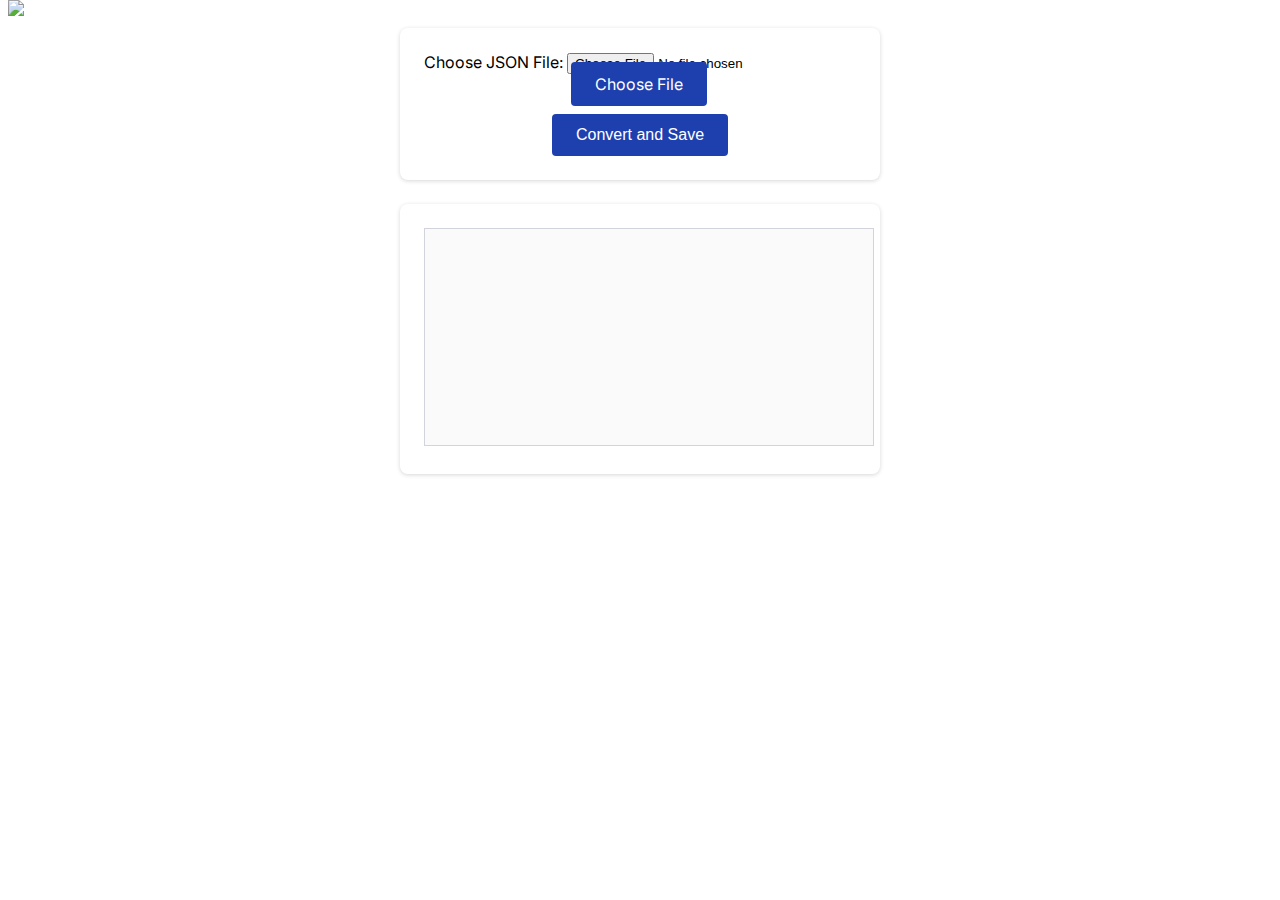
==== commit 7c25bc82: "Update KavoLibraryDocs.html" ====
--- a/ui-libraries/KavoLibraryDocs.html
+++ b/ui-libraries/KavoLibraryDocs.html
@@ -1,954 +1,124 @@
 <!DOCTYPE html>
-<html lang="en">
-  <head>
-    <meta charset="UTF-8" />
-    <meta name="viewport" content="width=device-width, initial-scale=1.0" />
-    <script src="https://cdn.tailwindcss.com?plugins=forms"></script>
-    <link
-      rel="stylesheet"
-      href="https://unpkg.com/flowbite@1.5.3/dist/flowbite.min.css"
-    />
-    <style>
-      .shadows {
-        box-shadow: rgba(0, 0, 0, 0.16) 0px 1px 4px;
-      }
-    </style>
-    <title>converter</title>
-  </head>
+<html lang="en"><head>
+  <meta charset="UTF-8">
+  <meta name="viewport" content="width=device-width, initial-scale=1.0">
+  <link href="https://cdn.jsdelivr.net/npm/tailwindcss@2.2.16/dist/tailwind.min.css" rel="stylesheet">
+  <link href="https://fonts.googleapis.com/css2?family=Inter:wght@400;500&amp;display=swap" rel="stylesheet">
+  <title>TASBOT Macro Minifier</title>
+  <style>
+    body {
+      font-family: 'Inter', sans-serif;
+    }
+    
+    img {
+      position: absolute; 
+      z-index: -1; 
+      top: 0
+    }
 
-  <body class="bg-[#F9FBFC]">
-    <img
-      style="position: absolute; z-index: -1; top: 0"
-      src="https://adaf.xyz/adaf/gdhm/geometrizebg.png"
-      width="100%"
-    />
-    <div
-      class="container flex items-center px-4 pb-24 lg:pb-0 justify-center lg:h-[100vh] mx-auto"
-    >
-      <div
-        class="flex flex-col lg:flex-row items-center xl:w-[90%] lg:w-full justify-evenly"
-      >
-        <div class="shadows bg-white p-4 border mt-20 lg:mt-0 rounded-md">
-          <label
-            class="block mb-2 text-sm font-medium text-gray-900 dark:text-gray-400"
-          >
-            From
-            <select
-              id="select-from"
-              class="mt-2 bg-gray-50 outline-none border border-gray-300 text-gray-900 text-sm rounded-lg focus:ring-blue-500 focus:border-blue-500 block w-full p-2.5 dark:bg-gray-700 dark:border-gray-600 dark:placeholder-gray-400 dark:text-white dark:focus:ring-blue-500 dark:focus:border-blue-500"
-            >
-              <option value="txt">Plain Text</option>
-              <option selected="selected" value="zbf">zBot Frame</option>
-              <option value="xbot-frame">xBot Frame</option>
-              <option value="replaybot">ReplayBot</option>
-              <option value="tasbot-f">TASBOT</option>
-              <option value="ybot-frame">yBot Frame</option>
-              <option value="echof">Echo</option>
-              <option value="url-f">Universal Replay</option>
-              <option value="rush">Rush</option>
-              <option value="kdbot">KD-Bot Frame</option>
-              <option value="mhrjson">MHR Json</option>
-            </select>
-          </label>
+    .container {
+      max-width: 480px;
+      margin: 0 auto;
+    }
 
-          <label
-            class="block mb-2 text-sm font-medium text-gray-900 dark:text-gray-400"
-          >
-            To
-            <select
-              id="select-to"
-              class="mt-2 bg-gray-50 outline-none border border-gray-300 text-gray-900 text-sm rounded-lg focus:ring-blue-500 focus:border-blue-500 block w-full p-2.5 dark:bg-gray-700 dark:border-gray-600 dark:placeholder-gray-400 dark:text-white dark:focus:ring-blue-500 dark:focus:border-blue-500"
-            >
-              <option selected="selected" value="txt">Plain Text</option>
-              <option value="zbf">zBot Frame</option>
-              <option value="xbot-frame">xBot Frame</option>
-              <option value="replaybotf">ReplayBot</option>
-              <option value="tasbot-f">TASBOT</option>
-              <option value="ybot-frame">yBot Frame</option>
-              <option value="echof">Echo</option>
-              <option value="url-f">Universal Replay</option>
-              <option value="rush">Rush</option>
-              <option value="kdbot">KD-Bot Frame</option>
-              <option value="mhrjson">MHR Json</option>
-            </select>
-          </label>
-          <br />
-          <input
-            type="file"
-            id="ipt-file"
-            class="block w-full text-sm text-gray-900 bg-gray-50 rounded-lg border border-gray-300 cursor-pointer focus:outline-none"
-          />
+    .card {
+      background-color: #fff;
+      box-shadow: rgba(0, 0, 0, 0.16) 0px 1px 4px;
+      border-radius: 0.5rem;
+      padding: 1.5rem;
+      margin-bottom: 1.5rem;
+    }
 
-          <br />
-          <label>
-            <input type="checkbox" id="chk-clean" checked />
-            <p class="text-sm inline-block">
-              Clean replay (removes reduntant actions)
-            </p>
-          </label>
+    .file-upload-btn-cf {
+      margin-left: 11.5vw;
+      background-color: #1E40AF;
+      color: #fff;
+      padding: 0.75rem 1.5rem;
+      border-radius: 0.25rem;
+      border: none;
+      font-size: 1rem;
+      cursor: pointer;
+      transition: background-color 0.3s ease;
+    }
+    
+    .file-upload-btn-cs {
+      margin-left: 10vw;
+      background-color: #1E40AF;
+      color: #fff;
+      padding: 0.75rem 1.5rem;
+      border-radius: 0.25rem;
+      border: none;
+      font-size: 1rem;
+      cursor: pointer;
+      transition: background-color 0.3s ease;
+    }
 
-          <br />
+    .file-upload-btn-cf:hover {
+      background-color: #1C3D88;
+    }
+    
+    .file-upload-btn-cs:hover {
+      background-color: #1C3D88;
+    }
 
-          <button
-            id="btn-convert"
-            class="mt-4 px-6 py-2.5 bg-blue-600 text-white font-medium text-xs leading-tight float-right uppercase rounded shadow-md hover:bg-blue-700 hover:shadow-lg focus:bg-blue-700 focus:shadow-lg focus:outline-none focus:ring-0 active:bg-blue-800 active:shadow-lg transition duration-150 ease-in-out"
-          >
-            Convert
-          </button>
-          <br />
-        </div>
-        <div
-          class="shadows rounded-md max-w-[480px] mt-16 lg:mt-0 p-4 bg-white"
-        >
-          <textarea
-            rows="20"
-            class="border border-gray-300 w-full"
-            id="textarea"
-            disabled
-          ></textarea>
-          <div>
-            <div class="w-full flex py-3">
-              <input
-                class="bg-gray-50 outline-none border border-gray-300 text-gray-900 text-sm rounded-lg focus:ring-blue-500 focus:border-blue-500 block p-2.5 dark:bg-gray-700 dark:border-gray-600 dark:placeholder-gray-400 dark:text-white dark:focus:ring-blue-500 dark:focus:border-blue-500"
-                id="ipt-offset-frames"
-                type="number"
-                value="0"
-              />
-              <button
-                class="px-6 py-2.5 bg-blue-600 text-white font-medium text-xs leading-tight float-right uppercase rounded shadow-md hover:bg-blue-700 hover:shadow-lg focus:bg-blue-700 focus:shadow-lg focus:outline-none focus:ring-0 active:bg-blue-800 active:shadow-lg transition duration-150 ease-in-out ml-4"
-                id="btn-offset-frames"
-              >
-                Offset Frames
-              </button>
-            </div>
-            <div>
-              <button
-                class="border px-6 py-2.5 bg-yellow-600 text-white font-medium text-xs leading-tight uppercase rounded shadow-md hover:bg-yellow-700 hover:shadow-lg focus:bg-yellow-700 focus:shadow-lg focus:outline-none focus:ring-0 active:bg-yellow-800 active:shadow-lg transition duration-150 ease-in-out"
-                id="btn-remove-p1"
-              >
-                Remove all Player 1 inputs
-              </button>
-              <button
-                class="border px-6 py-2.5 bg-purple-600 text-white font-medium text-xs leading-tight uppercase rounded shadow-md hover:bg-purple-700 hover:shadow-lg focus:bg-purple-700 focus:shadow-lg focus:outline-none focus:ring-0 active:bg-purple-800 active:shadow-lg transition duration-150 ease-in-out"
-                id="btn-remove-p2"
-              >
-                Remove all Player 2 inputs
-              </button>
-              <button
-                class="border px-6 py-2.5 bg-gray-600 text-white font-medium text-xs leading-tight uppercase rounded shadow-md hover:bg-gray-700 hover:shadow-lg focus:bg-gray-700 focus:shadow-lg focus:outline-none focus:ring-0 active:bg-gray-800 active:shadow-lg transition duration-150 ease-in-out"
-                id="btn-flip-hold"
-              >
-                Flip hold ⟷ release
-              </button>
-              <button
-                class="border px-6 py-2.5 bg-pink-600 text-white font-medium text-xs leading-tight uppercase rounded shadow-md hover:bg-pink-700 hover:shadow-lg focus:bg-pink-700 focus:shadow-lg focus:outline-none focus:ring-0 active:bg-pink-800 active:shadow-lg transition duration-150 ease-in-out"
-                id="btn-flip-player"
-              >
-                Flip player 1 ⟷ player 2
-              </button>
-            </div>
-          </div>
-        </div>
-      </div>
+    textarea {
+      width: 100%;
+      height: 200px;
+      resize: none;
+      border: 1px solid #D1D5DB;
+      padding: 0.5rem;
+      font-size: 0.875rem;
+    }
+  </style>
+</head>
+
+<body>
+  <img src="https://adaf.xyz/adaf/gdhm/geometrizebg.png" width="100%"><br>
+  
+  <div class="container">
+    <div class="card">
+      <label for="ipt-file" class="sr-only">Choose JSON File:</label>
+      <input type="file" id="ipt-file" accept=".json" class="hidden">
+      <label for="ipt-file" class="file-upload-btn-cf">Choose File</label>
+
+      <div class="file-chosen mt-2" id="file-chosen"></div>
+
+      <br>
+
+      <button id="btn-convert" class="file-upload-btn-cs">Convert and Save</button>
     </div>
 
-    <script src="https://unpkg.com/file-saver@2.0.5/dist/FileSaver.min.js"></script>
-    <script>
-      function parseTxt(text) {
-        const lines = text.split("\n");
-        const fps = parseFloat(lines.splice(0, 1));
-        const actions = [];
-        for (const line of lines) {
-          const split = line.trim().split(" ");
-          if (split.length !== 3) continue;
-          actions.push({
-            x: parseFloat(split[0]),
-            hold: split[1] === "1",
-            player2: split[2] === "1",
-          });
-        }
-        return { fps, actions };
-      }
+    <div class="card">
+      <textarea rows="10" id="textarea" disabled=""></textarea>
+    </div>
+  </div>
 
-      /**
-       * i just want vscode completions
-       * @param {DataView} view
-       */
-      function parseReplayBot(view) {
-        let magic = String.fromCharCode(
-          ...new Uint8Array(view.buffer.slice(0, 4))
-        );
-        if (magic === "RPLY") {
-          const version = view.getUint8(4);
-          if (version === 1 || version === 2) {
-            let offset = 0;
-            let frame = false;
-            if (version === 2) {
-              offset = 1;
-              frame = view.getUint8(5) === 1;
-            }
-            const fps = view.getFloat32(5 + offset, true);
-            const actions = [];
-            for (let i = 9 + offset; i < view.byteLength; i += 5) {
-              const x = frame
-                ? view.getUint32(i, true)
-                : view.getFloat32(i, true);
-              const state = view.getUint8(i + 4);
-              const hold = !!(state & 0x1);
-              const player2 = !!(state >> 1);
-              actions.push({ x, hold, player2 });
-            }
-            return { fps, actions };
-          }
-        } else {
-          const fps = view.getFloat32(0, true);
-          const actions = [];
-          for (let i = 4; i < view.byteLength; i += 6) {
-            const x = view.getFloat32(i, true);
-            const hold = view.getUint8(i + 4) === 1;
-            const player2 = view.getUint8(i + 5) === 1;
-            actions.push({ x, hold, player2 });
-          }
-          return { fps, actions };
-        }
-      }
+  <script>
+    var fileInput = document.getElementById('ipt-file');
+    var fileChosen = document.getElementById('file-chosen');
 
-      function parseyBot(text) {
-        const data = JSON.parse(text);
-        const choice = prompt(`which level? ${Object.keys(data)}`);
-        if (data[choice]) {
-          const fps = 1 / data[choice]["delta_override"];
-          const actions = data[choice]["instructions"].map((instruction) => {
-            return {
-              x: instruction.x,
-              hold: instruction.press,
-              player2: instruction.p2,
-            };
-          });
-          return { fps, actions };
-        }
-      }
+    fileInput.addEventListener('change', function () {
+      fileChosen.textContent = fileInput.files[0] ? fileInput.files[0].name : 'No file chosen';
+    });
 
-      function parseYbotF(view) {
-        const fps = view.getFloat32(4, true);
-        const nActions = view.getInt32(8, true);
-        const actions = [];
-        for (let i = 12; i < 12 + nActions * 8; i += 8) {
-          const frame = view.getUint32(i, true);
-          const idk = view.getUint32(i + 4, true);
-          const hold = (idk & 0b10) === 2;
-          const player2 = (idk & 0b01) === 1;
-          actions.push({ x: frame, hold, player2 });
-        }
-        return { fps, actions };
-      }
+    document.getElementById('btn-convert').addEventListener('click', function () {
+      var file = fileInput.files[0];
+      if (!file) return;
 
-      function parsezBot(view) {
-        const delta = view.getFloat32(0, true);
-        const speedhack = view.getFloat32(4, true);
-        const fps = 1 / delta / speedhack;
-        const actions = [];
-        for (let i = 8; i < view.byteLength; i += 6) {
-          const x = view.getFloat32(i, true);
-          // once again i will make fun of fig for using 0x30 and 0x31
-          const hold = view.getUint8(i + 4) === 0x31;
-          const player1 = view.getUint8(i + 5) === 0x31;
-          actions.push({ x, hold, player2: !player1 });
-        }
-        return { fps, actions };
-      }
+      var reader = new FileReader();
 
-      function parseZBF(view) {
-        const delta = view.getFloat32(0, true);
-        const speedhack = view.getFloat32(4, true);
-        const fps = 1 / delta / speedhack;
-        const actions = [];
-        for (let i = 8; i < view.byteLength; i += 6) {
-          const x = view.getInt32(i, true);
-          const hold = view.getUint8(i + 4) === 0x31;
-          const player1 = view.getUint8(i + 5) === 0x31;
-          actions.push({ x, hold, player2: !player1 });
-        }
-        return { fps, actions };
-      }
+      reader.onload = function (e) {
+        var content = e.target.result;
+        var minifiedContent = JSON.stringify(JSON.parse(content));
+        document.getElementById('textarea').value = minifiedContent;
 
-      /**
-       * i just want vscode completions
-       * @param {DataView} view
-       */
-      function parseDDHOR(view) {
-        let magic = String.fromCharCode(
-          ...new Uint8Array(view.buffer.slice(0, 4))
-        );
-        if (magic === "DDHR") {
-          const fps = view.getInt16(4, true);
-          const player1ActionCount = view.getInt32(6, true);
-          const player2ActionCount = view.getInt32(10, true);
-          console.log(player1ActionCount, player2ActionCount);
-          const actions = [];
-          for (let i = 14; i < view.byteLength; i += 5) {
-            const x = view.getFloat32(i, true);
-            const action = view.getUint8(i + 4);
-            const player2 = i - 14 >= player1ActionCount * 5;
-            actions.push({ x, hold: action == 0, player2 });
-          }
-          actions.sort((a, b) => a.x - b.x);
-
-          return { fps, actions };
-        } else {
-          const data = JSON.parse(
-            new TextDecoder().decode(new Uint8Array(view.buffer))
-          );
-          let type = data.macro;
-          const fps = data.fps;
-          if (type === "x-position") {
-            const actions = [
-              ...data.inputsP1.map((ipt) => {
-                return {
-                  x: ipt.position,
-                  hold: ipt.action === "PUSH",
-                  player2: false,
-                };
-              }),
-              ...data.inputsP2.map((ipt) => {
-                return {
-                  x: ipt.position,
-                  hold: ipt.action === "PUSH",
-                  player2: true,
-                };
-              }),
-            ];
-            actions.sort((a, b) => a.x - b.x);
-            return { fps, actions };
-          }
-        }
-      }
-
-      function parsexBot(text) {
-        const lines = text.split("\n");
-        const fps = parseInt(lines.splice(0, 1)[0].split(" ")[1].trim());
-        if (lines[0].trim() !== "pro_plus") {
-          alert("xbot only works with pro+");
-          return;
-        }
-        lines.splice(0, 1);
-        const actions = [];
-        // for converting the x pos
-        const buffer = new ArrayBuffer(4);
-        const view = new DataView(buffer);
-        for (const line of lines) {
-          if (!line.trim()) continue;
-          const [state, rawPos] = line
-            .trim()
-            .split(" ")
-            .map((i) => parseInt(i));
-          // state:
-          // 0 - release
-          // 1 - hold
-          // 2 - p2 release
-          // 3 - p2 hold
-          const player2 = state > 1;
-          const hold = state % 2 == 1;
-          view.setUint32(0, rawPos);
-          const x = view.getFloat32(0);
-          actions.push({ x, hold, player2 });
-        }
-        return { fps, actions };
-      }
-
-      function parsexBotFrame(text) {
-        const lines = text.split("\n");
-        const fps = parseInt(lines.splice(0, 1)[0].split(" ")[1].trim());
-        if (lines[0].trim() !== "frames") {
-          alert("not a frame");
-          return;
-        }
-        lines.splice(0, 1);
-        const actions = [];
-        for (const line of lines) {
-          if (!line.trim()) continue;
-          const [state, rawPos] = line
-            .trim()
-            .split(" ")
-            .map((i) => parseInt(i));
-          const player2 = state > 1;
-          const hold = state % 2 == 1;
-          actions.push({ x: parseInt(rawPos), hold, player2 });
-        }
-        return { fps, actions };
-      }
-
-      function parseKDBot(view) {
-        const fps = view.getFloat32(0, true);
-        const actions = [];
-        for (let i = 4; i < view.byteLength; i += 6) {
-          const frame = view.getInt32(i, true);
-          const hold = view.getUint8(i + 4) === 1;
-          const player2 = view.getUint8(i + 5) === 1;
-          actions.push({ x: frame, hold, player2 });
-        }
-        return { fps, actions };
-      }
-
-      function parseTASBOT(text, frame = false) {
-        const data = JSON.parse(text);
-        const fps = data.fps;
-        const actions = [];
-        for (const action of data.macro) {
-          const x = frame ? action.frame : action.player_1.x_position;
-          let h;
-          if ((h = action.player_1.click ?? action.player_1_click))
-            actions.push({ x, hold: h === 1, player2: false });
-          if ((h = action.player_2.click ?? action.player_2_click))
-            actions.push({ x, hold: h === 1, player2: true });
-        }
-        return { fps, actions };
-      }
-
-      function parseEcho(text, frame) {
-        const data = JSON.parse(text);
-        const fps = data.FPS;
-        // thanks krx
-        const startingFrame = data["Starting Frame"];
-        const actions = data["Echo Replay"].map((action) => ({
-          x: frame ? action.Frame + startingFrame : action["X Position"],
-          hold: action.Hold,
-          player2: action["Player 2"],
-        }));
-        return { fps, actions };
-      }
-
-      function parseUniversalReplayFormat(view, frame) {
-        const fps = view.getFloat32(0, true);
-        const type = view.getUint8(4);
-        const actions = [];
-        for (let i = 5; i < view.byteLength; i += 5) {
-          const state = view.getUint8(i);
-          const hold = state & (1 === 1);
-          const player2 = state >> 1 === 1;
-          let x;
-          if (type === 2) {
-            x = frame
-              ? view.getUint32(i + 5, true)
-              : view.getFloat32(i + 1, true);
-            i += 4;
-          } else
-            x =
-              type == 0
-                ? view.getFloat32(i + 1, true)
-                : view.getUint32(i + 1, true);
-          actions.push({ x, hold, player2 });
-        }
-        return { fps, actions };
-      }
-
-      function parseRush(view) {
-        const fps = view.getInt16(0, true);
-        const actions = [];
-        for (let i = 2; i < view.byteLength; i += 5) {
-          const x = view.getInt32(i, true);
-          let state = view.getUint8(i + 4);
-
-          const hold = !!(state & 1);
-          const player2 = !!(state >> 1);
-
-          actions.push({ x, hold: !!hold, player2: !!player2 });
-        }
-        return { fps, actions };
-      }
-
-      function parseMHRjson(text) {
-        const data = JSON.parse(text);
-        const fps = data.meta.fps;
-
-        const actions = [];
-        for (const action of data.events) {
-          if (action.hasOwnProperty("down")) {
-            const x = action.frame;
-            const hold = action.down;
-            actions.push({ x, hold, player2: !!action.p2 });
-          }
-        }
-        return { fps, actions };
-      }
-
-      function dumpTxt(replay) {
-        let final = "";
-        final += `${replay.fps}\n`;
-        for (let action of replay.actions) {
-          final += `${action.x} ${+action.hold} ${+action.player2}\n`;
-        }
-        return final.slice(0, final.length - 1);
-      }
-
-      function strToBuf(str) {
-        return new Uint8Array(str.split("").map((i) => i.charCodeAt()));
-      }
-
-      function dumpReplayBot(replay, frame = false) {
-        const buffer = new ArrayBuffer(10 + replay.actions.length * 5);
-        const view = new DataView(buffer);
-        strToBuf("RPLY").forEach((n, i) => view.setUint8(i, n));
-        view.setUint8(4, 2); // version
-        view.setUint8(5, +frame); // type
-        view.setFloat32(6, replay.fps, true);
-        replay.actions.forEach((action, i) => {
-          if (frame) view.setUint32(10 + i * 5, action.x, true);
-          else view.setFloat32(10 + i * 5, action.x, true);
-          const state = action.hold | (action.player2 << 1);
-          view.setUint8(14 + i * 5, state);
-        });
-        return buffer;
-      }
-
-      function dumpzBot(replay) {
-        const buffer = new ArrayBuffer(8 + replay.actions.length * 6);
-        const view = new DataView(buffer);
-        view.setFloat32(0, 1 / replay.fps, true);
-        view.setFloat32(4, 1, true);
-        replay.actions.forEach((action, i) => {
-          view.setFloat32(8 + i * 6, action.x, true);
-          view.setUint8(12 + i * 6, action.hold ? 0x31 : 0x30);
-          view.setUint8(13 + i * 6, !action.player2 ? 0x31 : 0x30);
-        });
-        return buffer;
-      }
-
-      function dumpZBF(replay) {
-        const buffer = new ArrayBuffer(8 + replay.actions.length * 6);
-        const view = new DataView(buffer);
-        view.setFloat32(0, 1 / replay.fps, true);
-        view.setFloat32(4, 1, true);
-        replay.actions.forEach((action, i) => {
-          view.setInt32(8 + i * 6, action.x, true);
-          view.setUint8(12 + i * 6, action.hold ? 0x31 : 0x30);
-          view.setUint8(13 + i * 6, !action.player2 ? 0x31 : 0x30);
-        });
-        return buffer;
-      }
-
-      function dumpyBot(replay) {
-        return JSON.stringify(
-          {
-            converted: {
-              _reserved: 0,
-              delta_override: 1 / replay.fps,
-              instructions: replay.actions.map((action) => {
-                return {
-                  x: action.x,
-                  press: action.hold,
-                  p2: action.player2,
-                };
-              }),
-            },
-          },
-          null,
-          2
-        );
-      }
-
-      function dumpYbotF(replay) {
-        const buffer = new ArrayBuffer(12 + replay.actions.length * 8);
-        const view = new DataView(buffer);
-        strToBuf("ybot").forEach((n, i) => view.setUint8(i, n));
-        view.setFloat32(4, replay.fps, true);
-        view.setUint32(8, replay.actions.length, true);
-        replay.actions.forEach((action, i) => {
-          view.setInt32(12 + i * 8, action.x, true);
-          let idk = action.player2 + action.hold * 2;
-          view.setUint32(16 + i * 8, idk);
-        });
-        return buffer;
-      }
-
-      function dumpDDHOR(replay) {
-        const player1Actions = replay.actions.filter((i) => !i.player2);
-        const player2Actions = replay.actions.filter((i) => i.player2);
-        return JSON.stringify({
-          fps: Math.round(replay.fps),
-          levelID: null,
-          macro: "x-position",
-          inputsP1: player1Actions.map((action) => {
-            return {
-              action: action.hold ? "PUSH" : "RELEASE",
-              position: action.x,
-            };
-          }),
-          inputsP2: player2Actions.map((action) => {
-            return {
-              action: action.hold ? "PUSH" : "RELEASE",
-              position: action.x,
-            };
-          }),
-        });
-      }
-
-      function dumpxBot(replay) {
-        let final = `fps: ${Math.round(replay.fps)}\r\npro_plus\r\n`;
-        const buffer = new ArrayBuffer(4);
-        const view = new DataView(buffer);
-        replay.actions.forEach((action) => {
-          // amazing
-          const state = action.hold + 2 * action.player2;
-          view.setFloat32(0, action.x);
-          const pos = view.getUint32(0);
-          final += `${state} ${pos}\r\n`;
-        });
-        return final.slice(0, final.length - 1);
-      }
-
-      function dumpxBotFrame(replay) {
-        let final = `fps: ${Math.round(replay.fps)}\r\nframes\r\n`;
-        replay.actions.forEach((action) => {
-          const state = action.hold + 2 * action.player2;
-          final += `${state} ${Math.floor(action.x)}\r\n`;
-        });
-        return final.slice(0, final.length - 1);
-      }
-
-      function dumpKDBot(replay) {
-        const buffer = new ArrayBuffer(4 + replay.actions.length * 6);
-        const view = new DataView(buffer);
-        view.setFloat32(0, replay.fps, true);
-        replay.actions.forEach((action, i) => {
-          view.setUint32(4 + i * 6, action.x, true);
-          view.setUint8(8 + i * 6, action.hold);
-          view.setUint8(9 + i * 6, action.player2);
-        });
-        return buffer;
-      }
-
-      function dumpTASBOT(replay, frame = false) {
-        const data = {
-          fps: replay.fps,
-          macro: replay.actions.map((action) => {
-            return {
-              frame: frame ? action.x : 0,
-              player_1: {
-                click: +!action.player2 && !action.hold + 1,
-                x_position: frame ? 0 : action.x,
-              },
-              player_2: {
-                click: +action.player2 && !action.hold + 1,
-                x_position: frame ? 0 : action.x,
-              },
-            };
-          }),
-        };
-        return JSON.stringify(data, null, 1);
-      }
-
-      function dumpEcho(replay, frame) {
-        return JSON.stringify(
-          {
-            FPS: replay.fps,
-            "Starting Frame": 0,
-            "Echo Replay": replay.actions.map((action) => ({
-              Hold: action.hold,
-              "Player 2": action.player2,
-              Frame: frame ? action.x : 0,
-              "X Position": frame ? 0 : action.x,
-            })),
-          },
-          null,
-          4
-        );
-      }
-
-      function dumpUniversalReplayFormat(replay, frame) {
-        const buffer = new ArrayBuffer(5 + replay.actions.length * 5);
-        const view = new DataView(buffer);
-        view.setFloat32(0, replay.fps, true);
-        view.setUint8(4, frame, true);
-        replay.actions.forEach((action, i) => {
-          const state = action.hold + action.player2 * 2;
-          view.setUint8(5 + i * 5, state);
-          if (frame) view.setUint32(6 + i * 5, action.x, true);
-          else view.setFloat32(6 + i * 5, action.x, true);
-        });
-        return buffer;
-      }
-
-      function dumpRush(replay) {
-        const buffer = new ArrayBuffer(2 + replay.actions.length * 5);
-        const view = new DataView(buffer);
-        view.setInt16(0, replay.fps, true);
-        replay.actions.forEach((action, i) => {
-          const state = action.hold + action.player2 * 2;
-          view.setInt32(2 + i * 5, action.x, true);
-          view.setUint8(6 + i * 5, state);
-        });
-        return buffer;
-      }
-
-      function dumpMHRjson(replay) {
-        // Does not support any physics.
-        const data = {
-          _: "Generated from macro converter",
-          events: replay.actions.map((action) => {
-            let e = {
-              down: action.hold,
-              frame: action.x,
-            };
-            if (action.player2) e.p2 = true;
-            return e;
-          }),
-          meta: { fps: replay.fps },
-        };
-        return JSON.stringify(data, null, 1);
-      }
-
-      function cleanReplay(replay) {
-        let last1 = false;
-        let last2 = false;
-        let n = 0;
-        let final = [];
-        replay.actions.forEach((action) => {
-          if (action.hold == (action.player2 ? last2 : last1)) {
-            ++n;
-            return;
-          }
-          if (action.player2) last2 = action.hold;
-          else last1 = action.hold;
-          final.push(action);
-        });
-        if (n) console.log(`Removed ${n} reduntant actions`);
-        replay.actions = final;
-        updateTxt();
-      }
-
-      function selectVal(select) {
-        return select.options[select.selectedIndex].value;
-      }
-
-      const extensions = {
-        replaybot: "replay",
-        replaybotf: "replay",
-        zbot: "zbot",
-        ybot: "dat",
-        ddhor: "ddhor",
-        "ddhor-new": "ddhor",
-        xbot: "xbot",
-        kdbot: "kd",
-        zbf: "zbf",
-        "xbot-frame": "xbot",
-        "ybot-frame": null, // why
-        url: "replay",
-        "url-f": "replay",
-        rush: "rsh",
-        mhrjson: "json",
+        var blob = new Blob([minifiedContent], { type: 'application/json' });
+        saveAs(blob, 'compressed.json');
       };
 
-      document.getElementById("select-from").addEventListener("change", (e) => {
-        const input = document.getElementById("ipt-file");
-        const val = selectVal(e.target);
-        input.style.display = val === "txt" ? "none" : "";
-        document.getElementById("textarea").disabled = val !== "txt";
-      });
+      reader.readAsText(file);
+    });
+  </script>
 
-      let replay;
 
-      function updateTxt() {
-        document.getElementById("textarea").value = dumpTxt(replay);
-      }
-
-      document
-        .getElementById("btn-convert")
-        .addEventListener("click", async () => {
-          const from = selectVal(document.getElementById("select-from"));
-          const to = selectVal(document.getElementById("select-to"));
-          const files = document.getElementById("ipt-file").files;
-          if (files.length || from === "txt") {
-            if (from === "txt") {
-              replay = parseTxt(document.getElementById("textarea").value);
-            } else {
-              console.log(files[0]);
-              const data = await files[0].arrayBuffer();
-              const view = new DataView(data);
-              switch (from) {
-                case "replaybot":
-                  replay = parseReplayBot(view);
-                  break;
-                case "zbot":
-                  replay = parsezBot(view);
-                  break;
-                case "ybot":
-                  replay = parseyBot(await files[0].text());
-                  break;
-                case "ddhor":
-                  replay = parseDDHOR(view);
-                  break;
-                case "xbot":
-                  replay = parsexBot(await files[0].text());
-                  break;
-                case "kdbot":
-                  replay = parseKDBot(view);
-                  break;
-                case "zbf":
-                  replay = parseZBF(view);
-                  break;
-                case "xbot-frame":
-                  replay = parsexBotFrame(await files[0].text());
-                  break;
-                case "tasbot":
-                case "tasbot-f":
-                  replay = parseTASBOT(
-                    await files[0].text(),
-                    from === "tasbot-f"
-                  );
-                  break;
-                case "ybot-frame":
-                  replay = parseYbotF(view);
-                  break;
-                case "echo":
-                case "echof":
-                  replay = parseEcho(await files[0].text(), from === "echof");
-                  break;
-                case "url":
-                case "url-f":
-                  replay = parseUniversalReplayFormat(view, from === "url-f");
-                  break;
-                case "rush":
-                  replay = parseRush(view);
-                  break;
-                case "mhrjson":
-                  replay = parseMHRjson(await files[0].text());
-                  break;
-              }
-              if (to === "txt") {
-                // if converting to plain text then switch
-                const selectFrom = document.getElementById("select-from");
-                const selectTo = document.getElementById("select-to");
-                let tmp = selectTo.selectedIndex;
-                selectTo.selectedIndex = selectFrom.selectedIndex;
-                selectFrom.selectedIndex = tmp;
-                selectFrom.dispatchEvent(new Event("change"));
-              }
-            }
-            console.log(replay);
-            if (document.getElementById("chk-clean").checked) {
-              cleanReplay(replay);
-            }
-            updateTxt();
-
-            let buffer;
-            switch (to) {
-              case "replaybot":
-              case "replaybotf":
-                buffer = dumpReplayBot(replay, to === "replaybotf");
-                break;
-              case "zbot":
-                buffer = dumpzBot(replay);
-                break;
-              case "txt":
-                return;
-              case "ybot":
-                const text = dumpyBot(replay);
-                saveAs(
-                  new Blob([text], { type: "application/json" }),
-                  "converted." + extensions[to]
-                );
-                return;
-              case "ddhor":
-                saveAs(
-                  new Blob([dumpDDHOR(replay)], { type: "application/json" }),
-                  "converted.ddhor"
-                );
-                return;
-              case "xbot":
-                saveAs(
-                  new Blob([dumpxBot(replay)], { type: "text/plain" }),
-                  "converted." + extensions[to]
-                );
-                return;
-              case "kdbot":
-                buffer = dumpKDBot(replay);
-                break;
-              case "zbf":
-                buffer = dumpZBF(replay);
-                break;
-              case "xbot-frame":
-                saveAs(
-                  new Blob([dumpxBotFrame(replay)], { type: "text/plain" }),
-                  "converted." + extensions[to]
-                );
-                return;
-              case "tasbot":
-              case "tasbot-f":
-                saveAs(
-                  new Blob([dumpTASBOT(replay, to === "tasbot-f")], {
-                    type: "application/json",
-                  }),
-                  "converted.json"
-                );
-                return;
-              case "ybot-frame":
-                buffer = dumpYbotF(replay);
-                break;
-              case "echo":
-              case "echof":
-                saveAs(
-                  new Blob([dumpEcho(replay, to === "echof")], {
-                    type: "application/json",
-                  }),
-                  "converted.echo"
-                );
-                return;
-              case "url":
-              case "url-f":
-                buffer = dumpUniversalReplayFormat(replay, to === "url-f");
-                break;
-              case "rush":
-                buffer = dumpRush(replay);
-                break;
-              case "mhrjson":
-                saveAs(
-                  new Blob([dumpMHRjson(replay)], { type: "application/json" }),
-                  "converted.mhr.json"
-                );
-                return;
-            }
-
-            saveAs(
-              new Blob([buffer], { type: "application/octet-stream" }),
-              extensions[to] ? "converted." + extensions[to] : "converted"
-            );
-          }
-        });
-
-      document
-        .getElementById("btn-offset-frames")
-        .addEventListener("click", () => {
-          const ipt = document.getElementById("ipt-offset-frames");
-          let offset = parseInt(ipt.value);
-          replay.actions.forEach((action) => (action.x += offset));
-          updateTxt();
-          ipt.value = 0;
-        });
-
-      document.getElementById("btn-remove-p1").addEventListener("click", () => {
-        replay.actions = replay.actions.filter((action) => action.player2);
-        updateTxt();
-      });
-
-      document.getElementById("btn-remove-p2").addEventListener("click", () => {
-        replay.actions = replay.actions.filter((action) => !action.player2);
-        updateTxt();
-      });
-
-      document.getElementById("btn-flip-hold").addEventListener("click", () => {
-        replay.actions.forEach((action) => (action.hold = !action.hold));
-        updateTxt();
-      });
-
-      document
-        .getElementById("btn-flip-player")
-        .addEventListener("click", () => {
-          replay.actions.forEach(
-            (action) => (action.player2 = !action.player2)
-          );
-          updateTxt();
-        });
-    </script>
-  </body>
-</html>+</body></html>